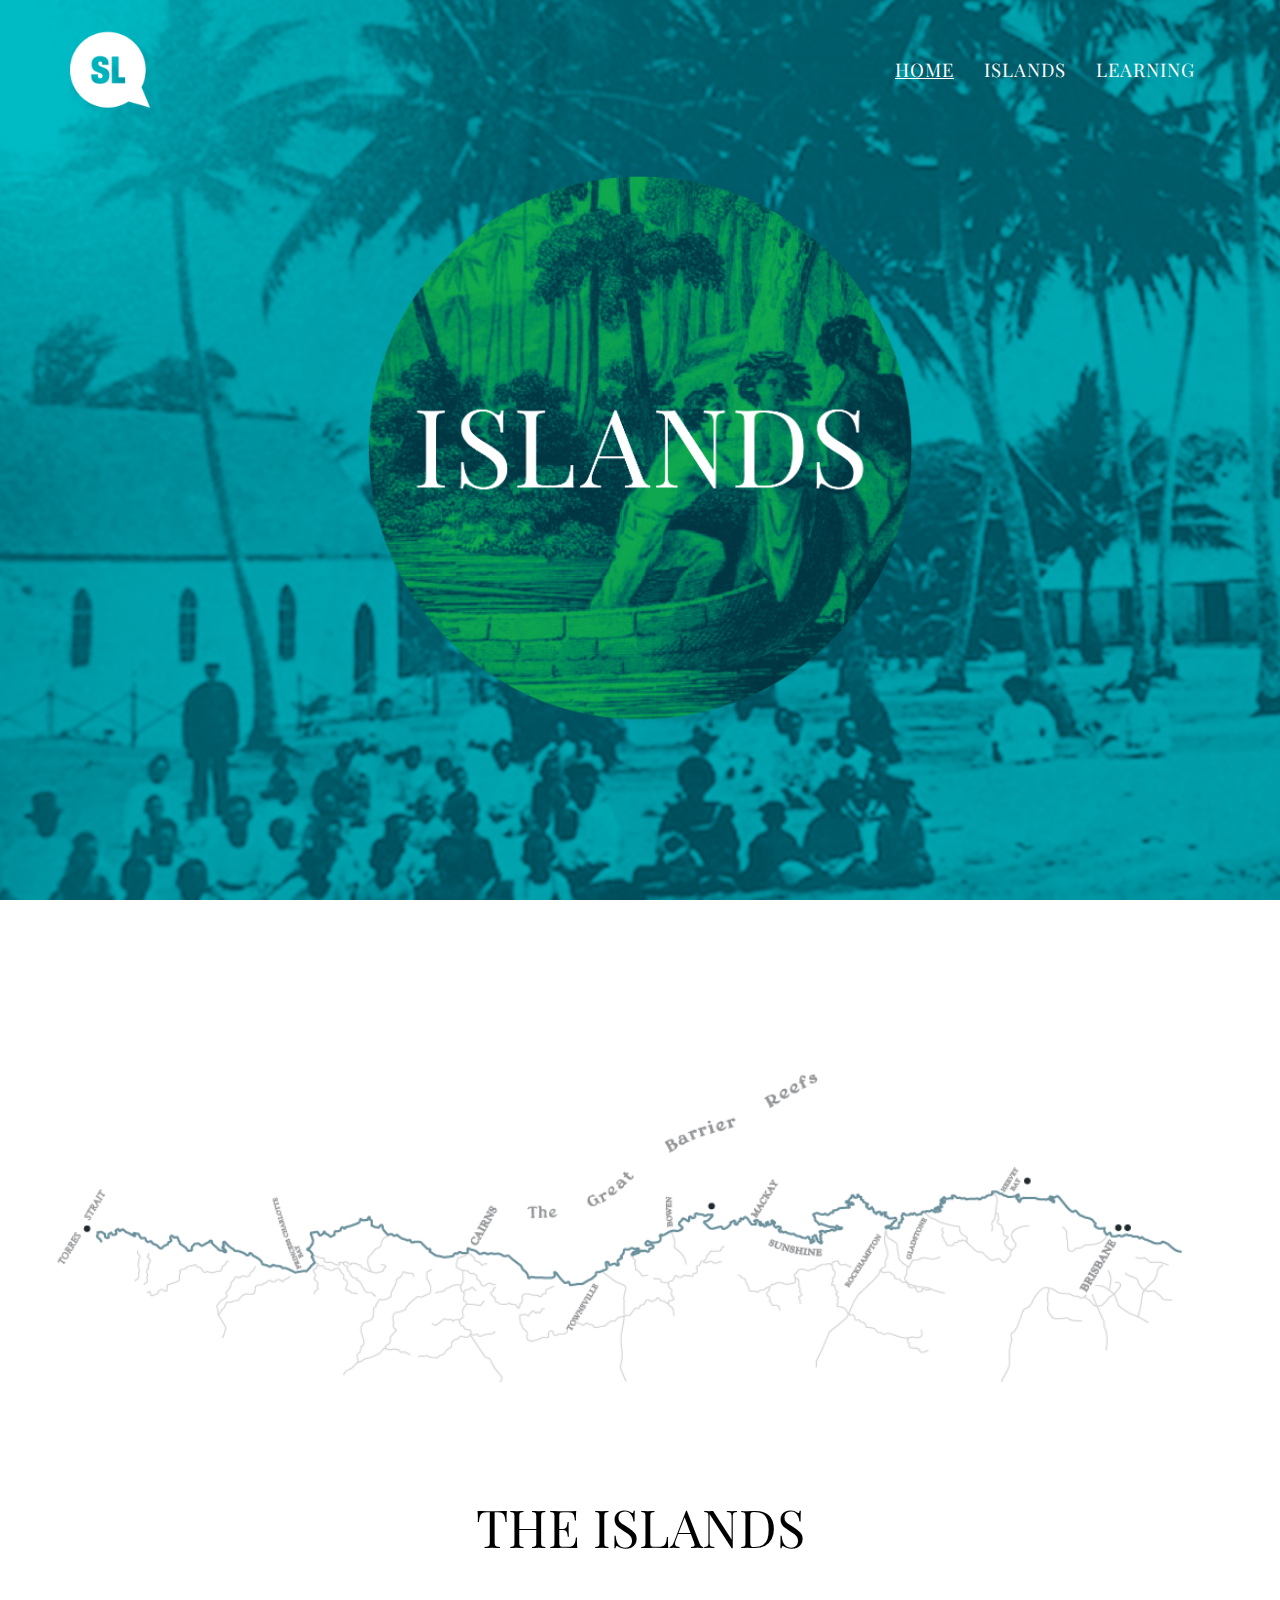
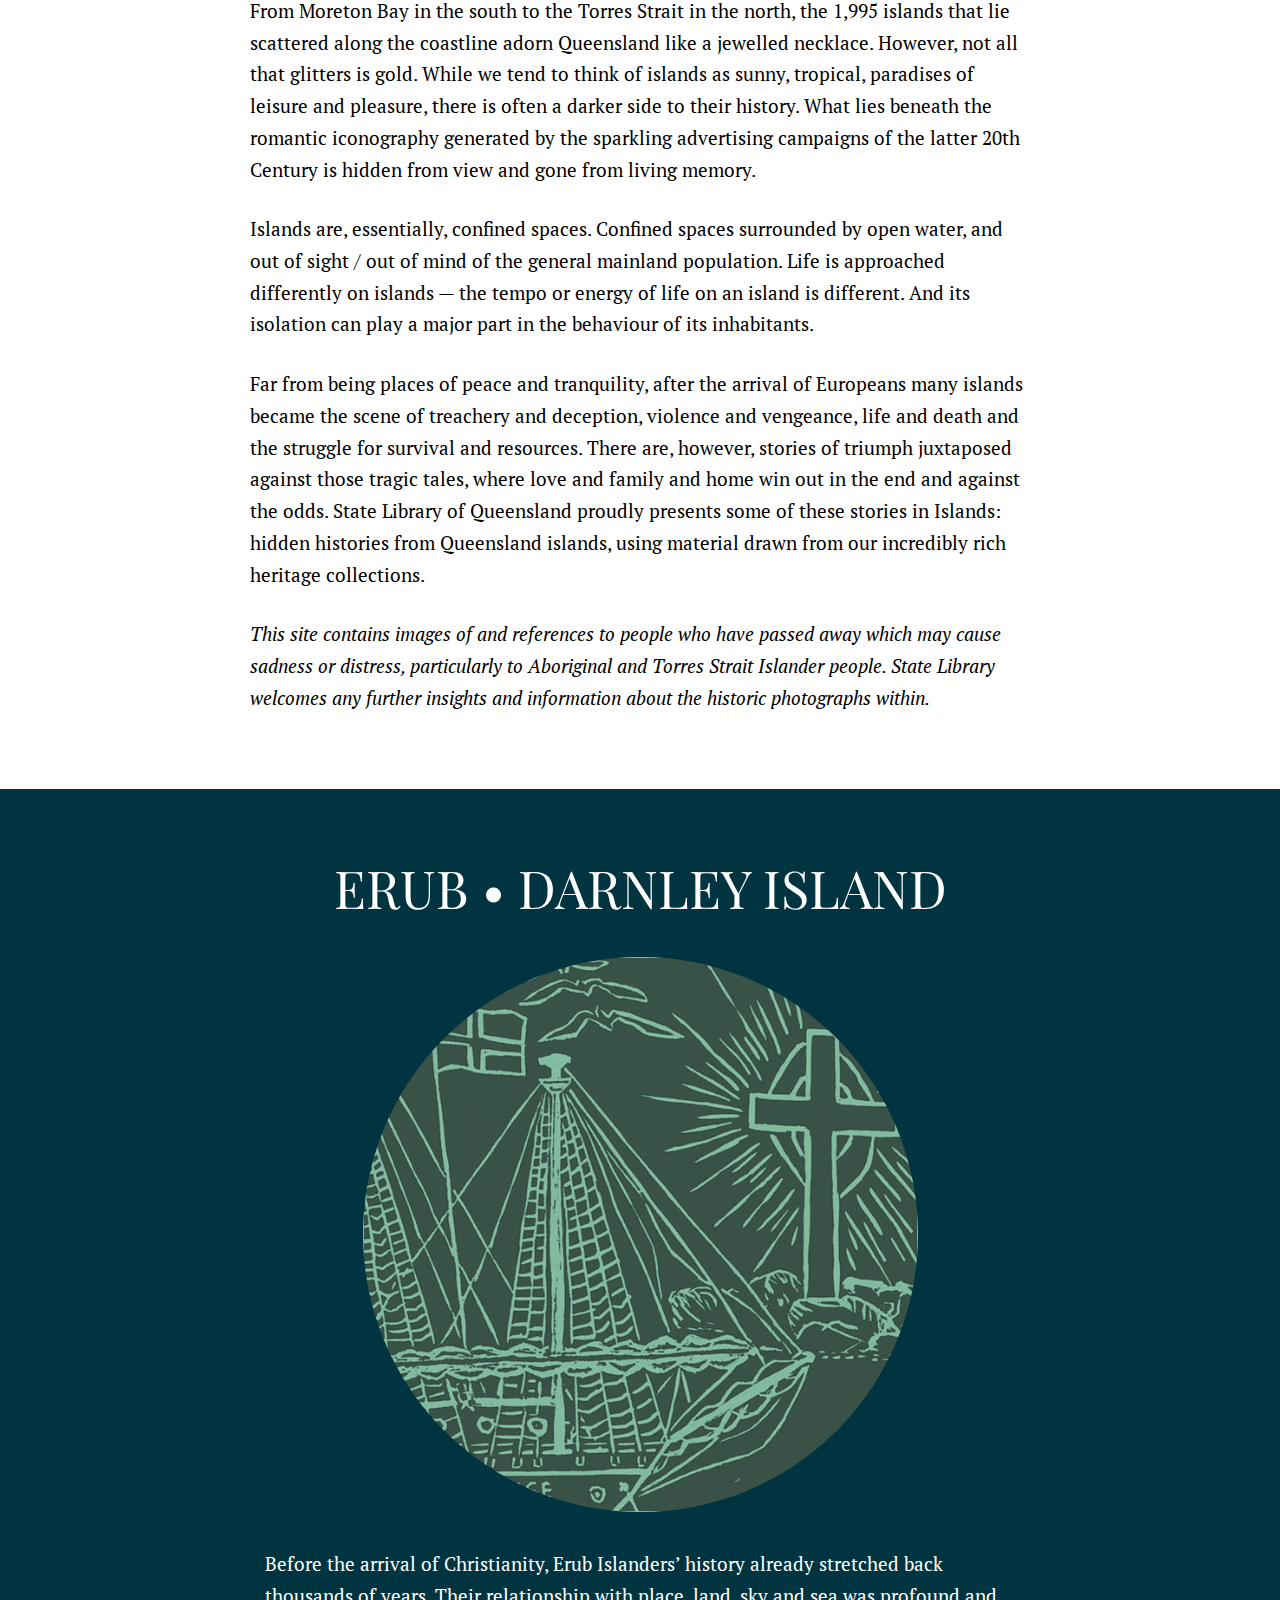
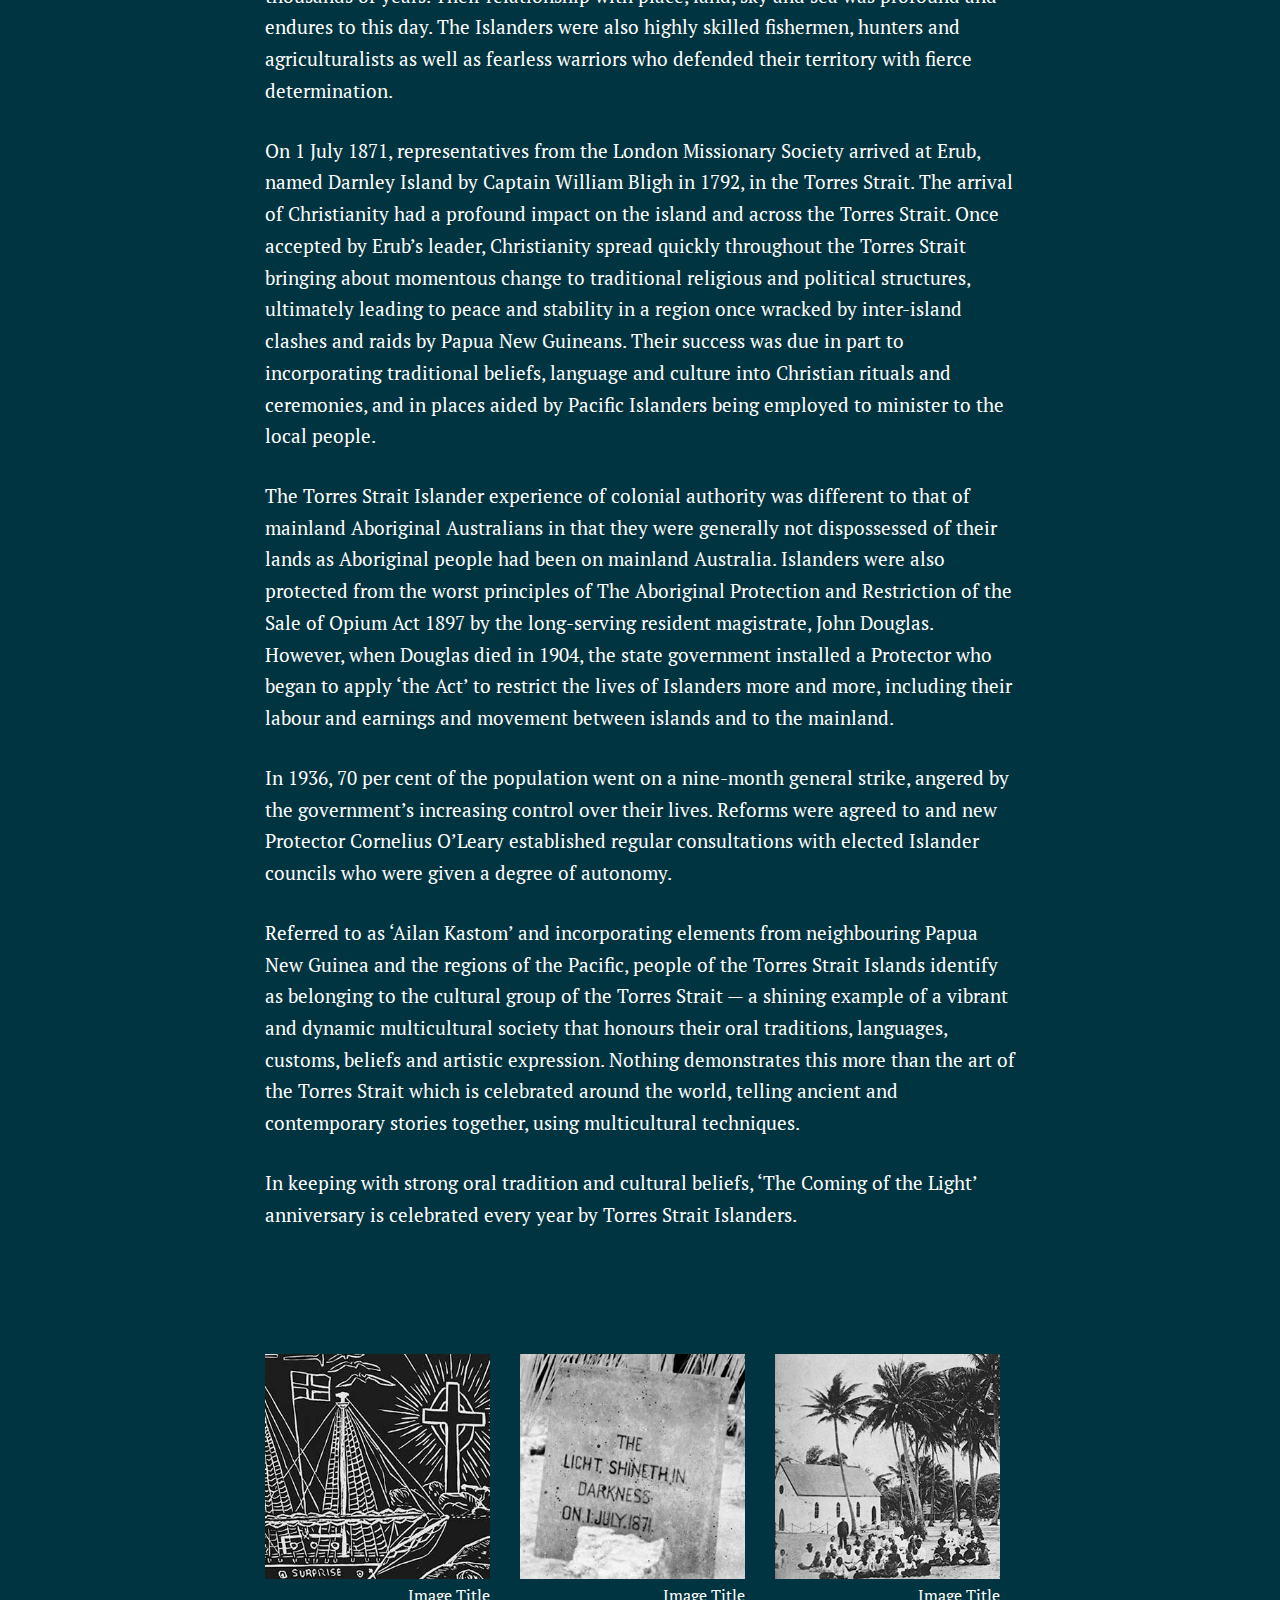
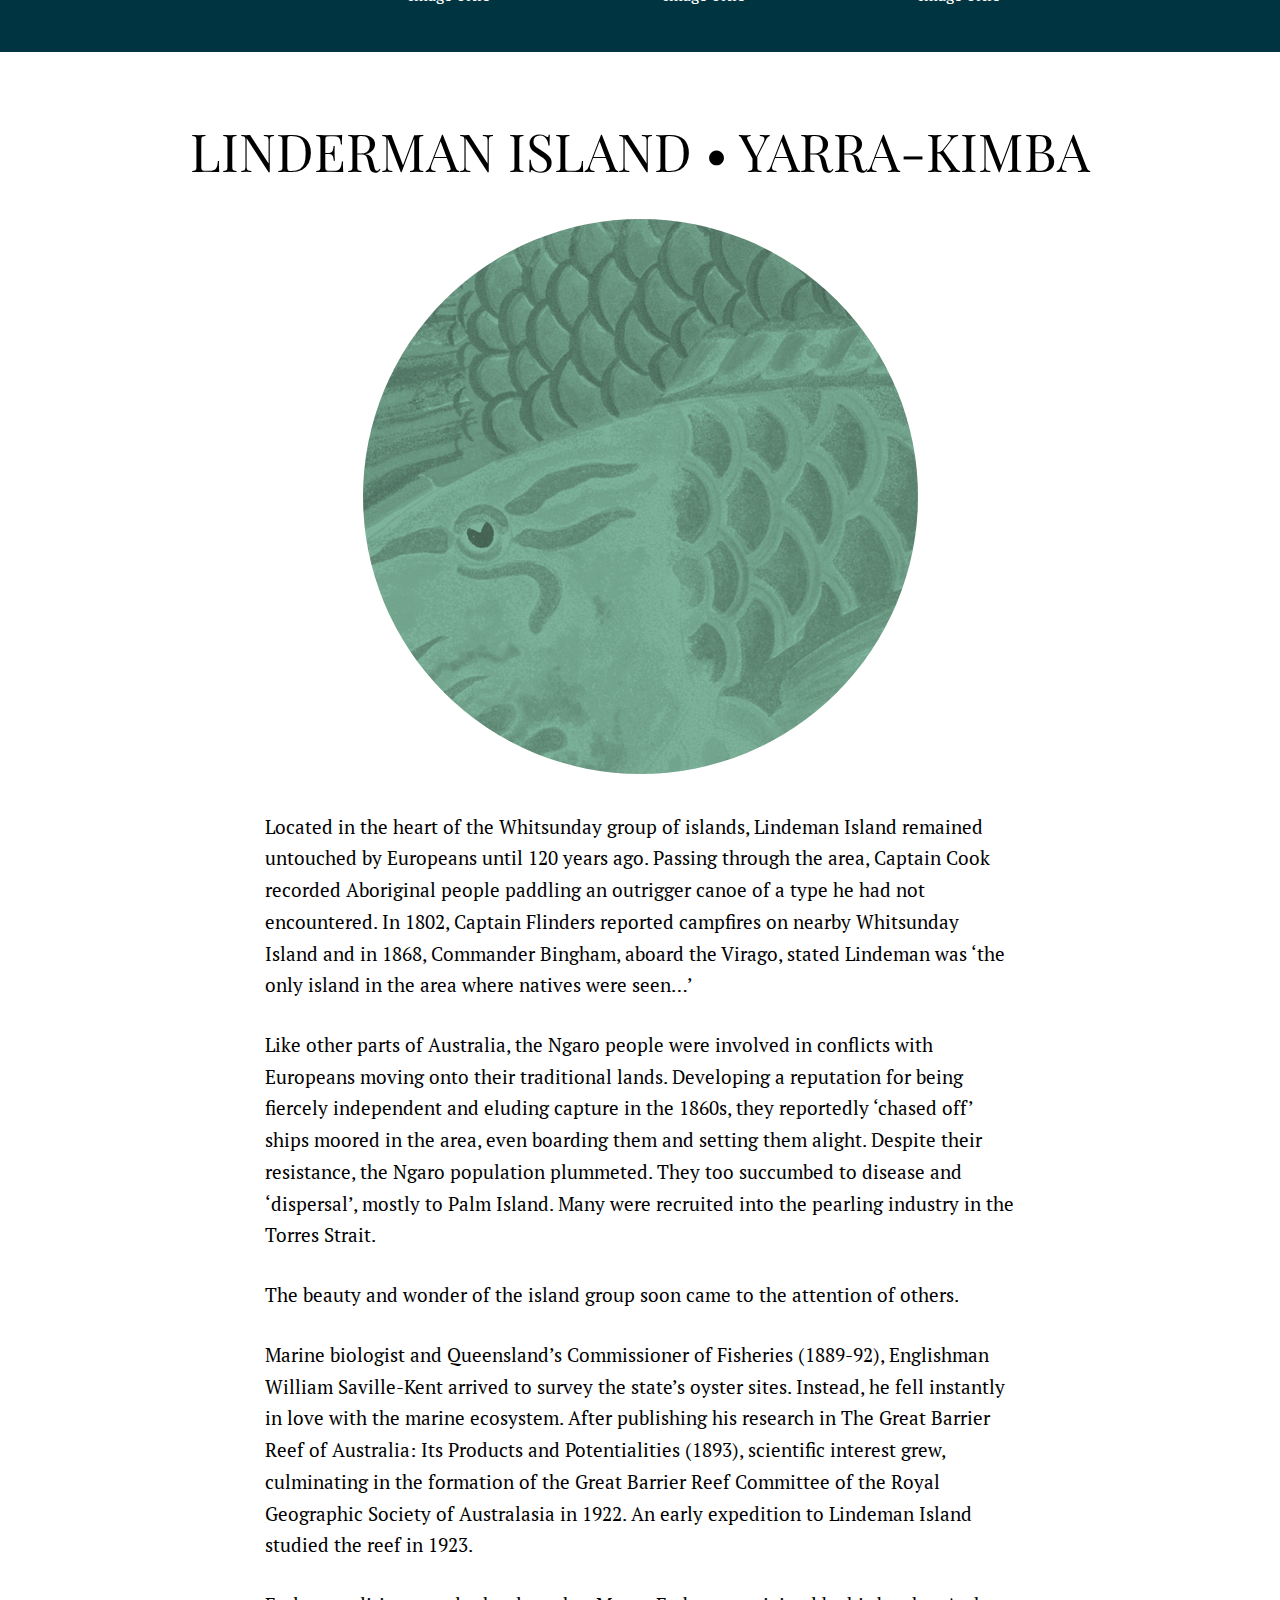
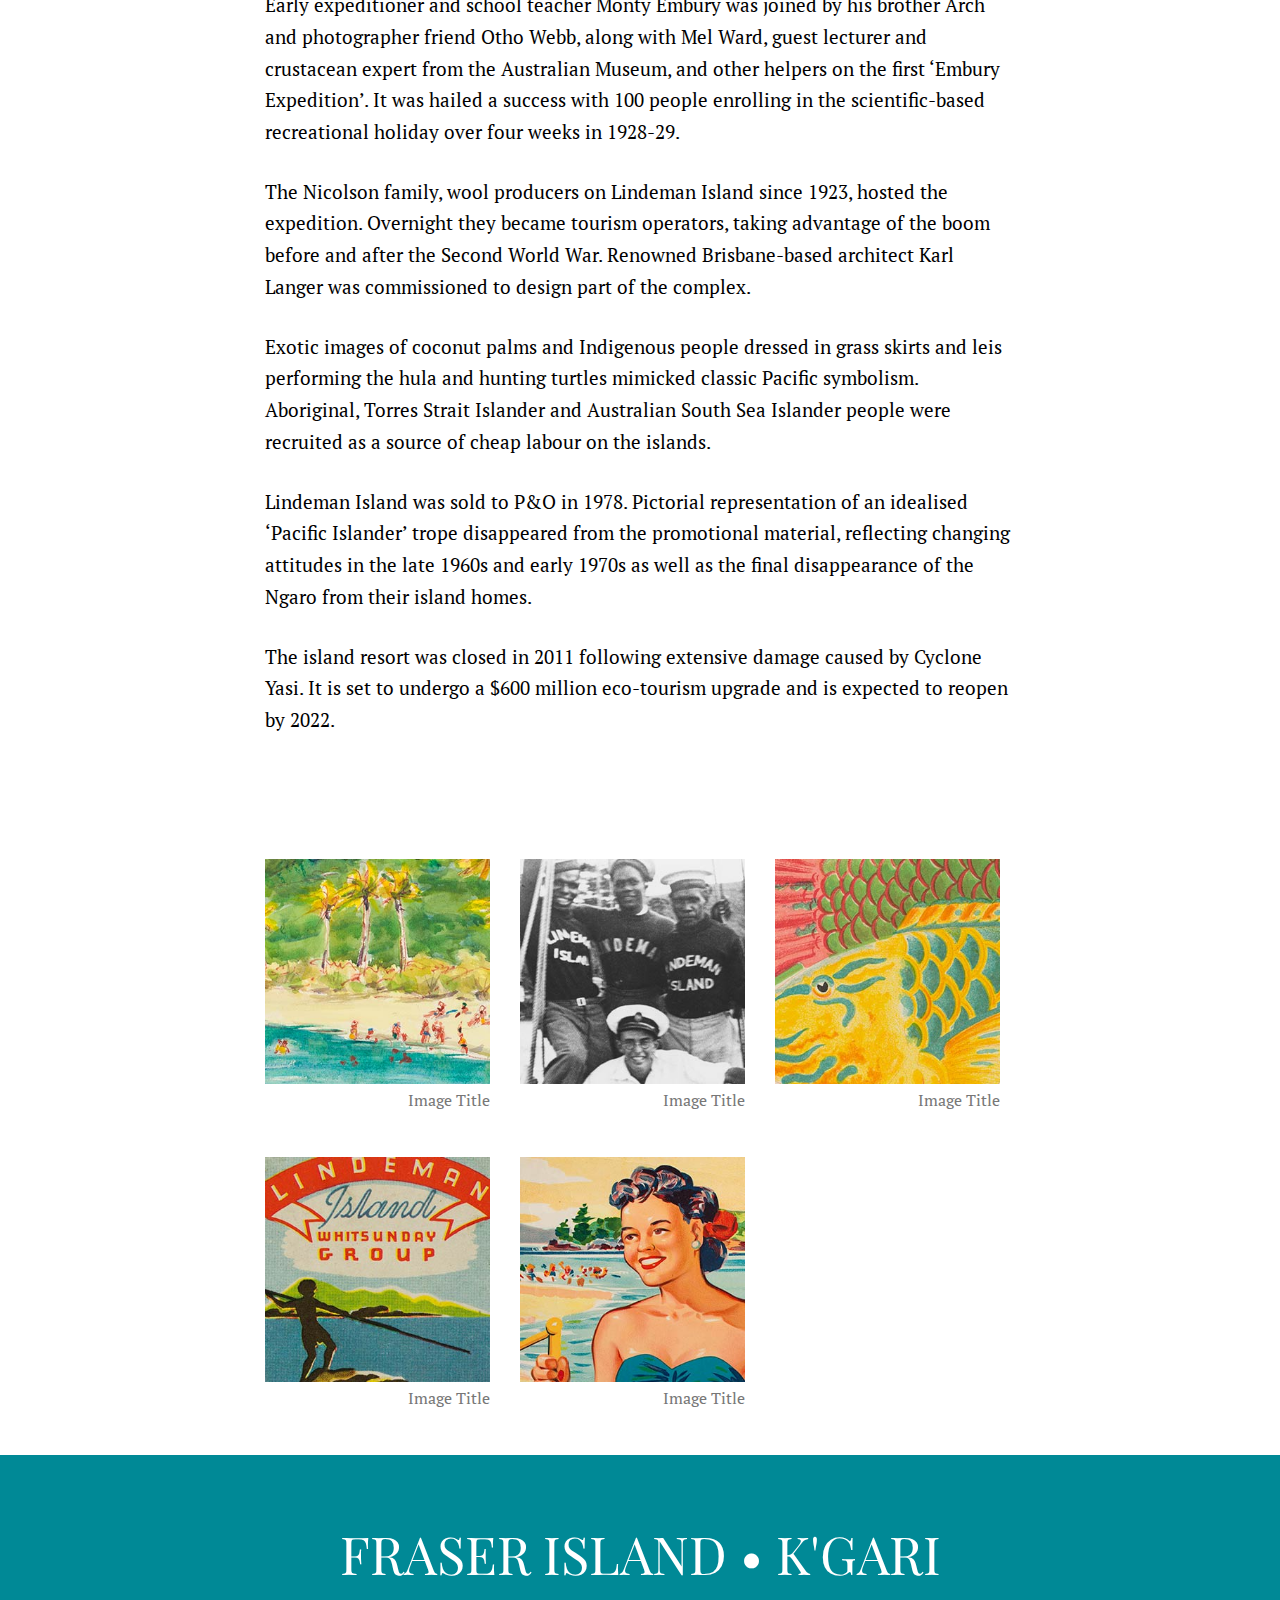
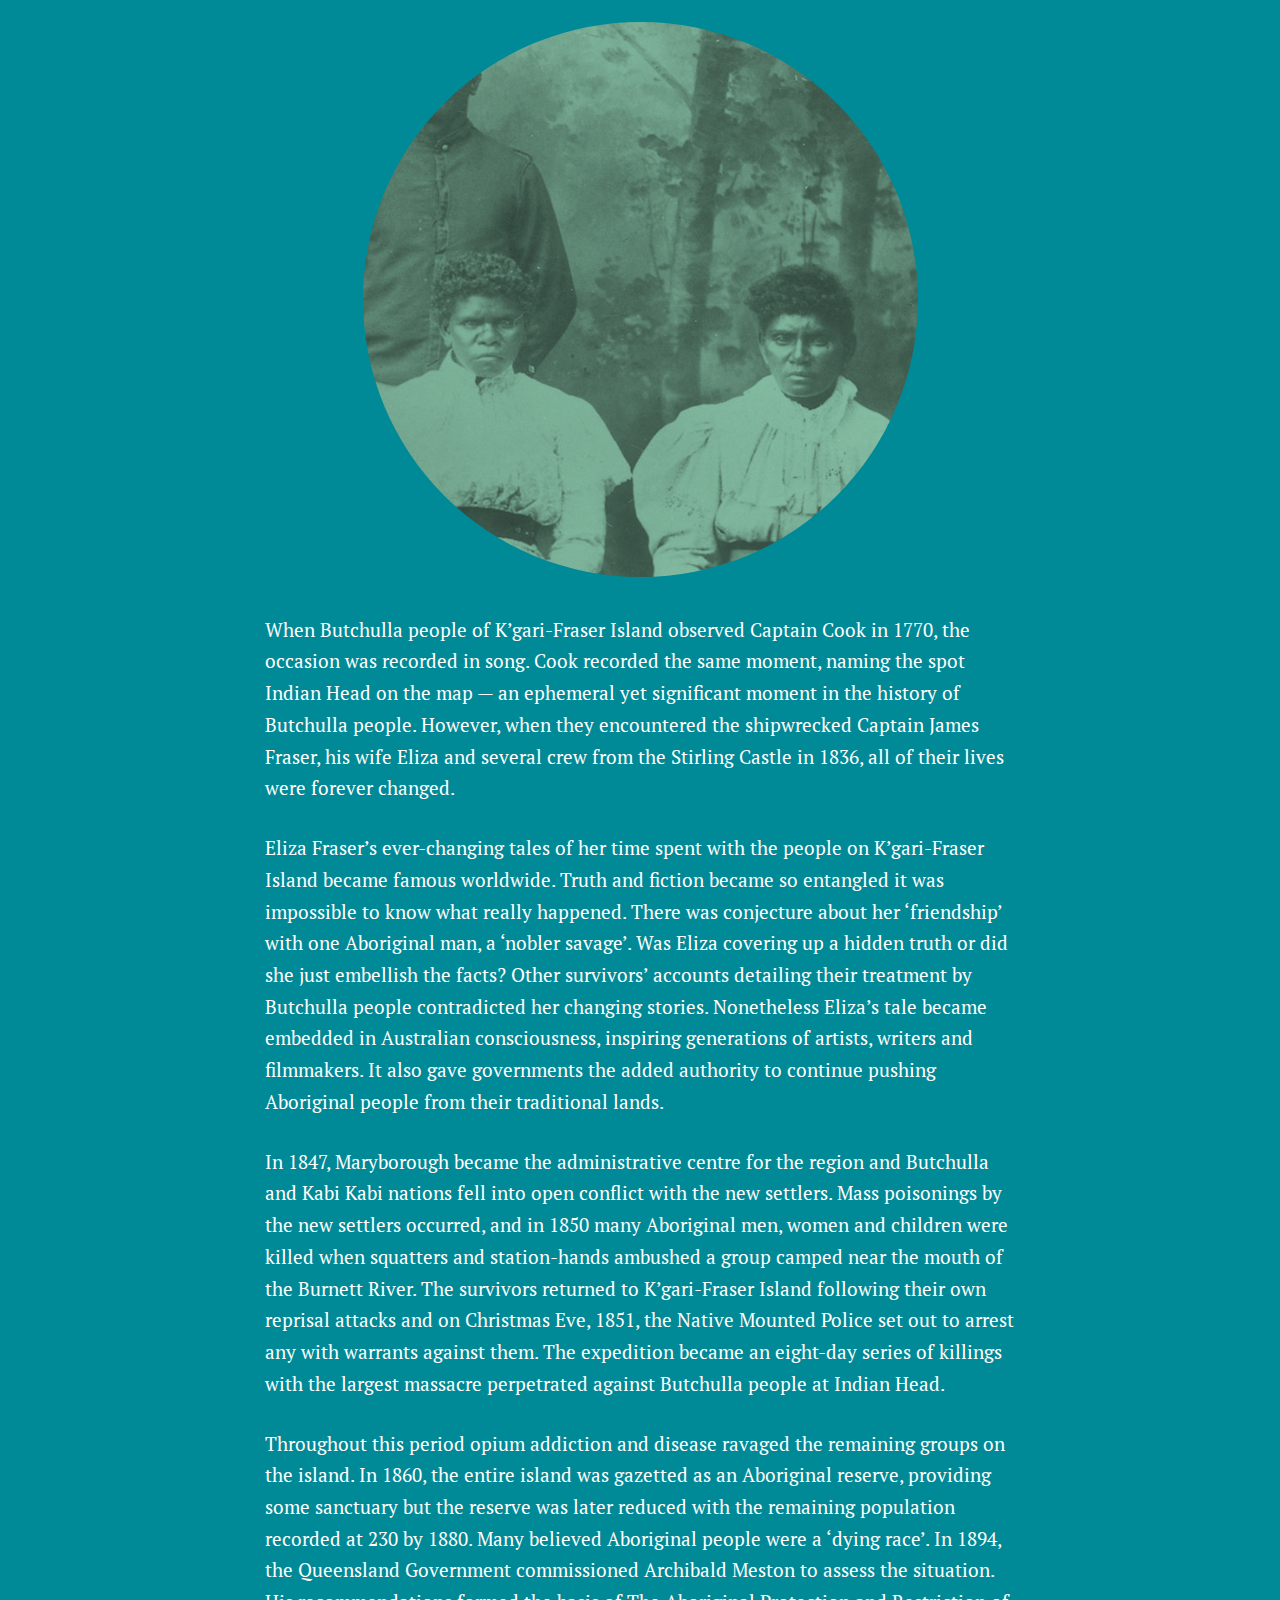
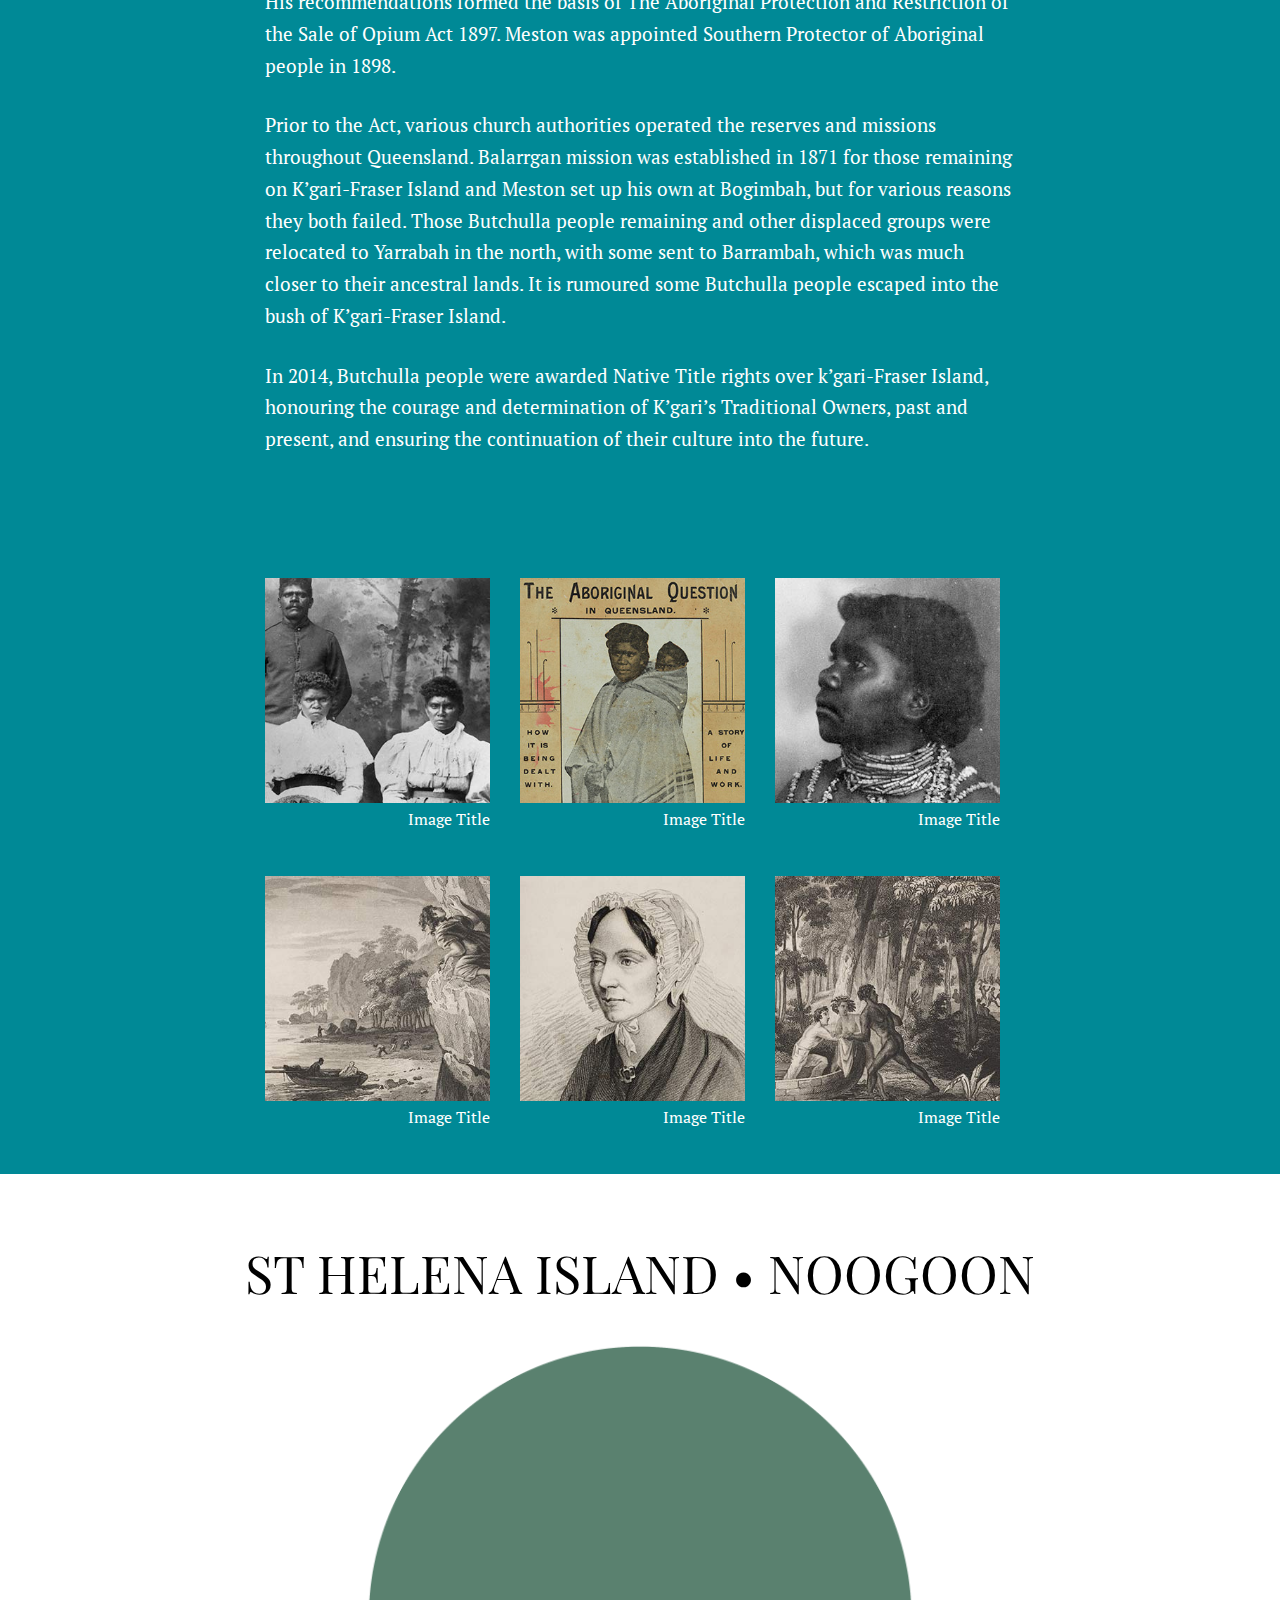
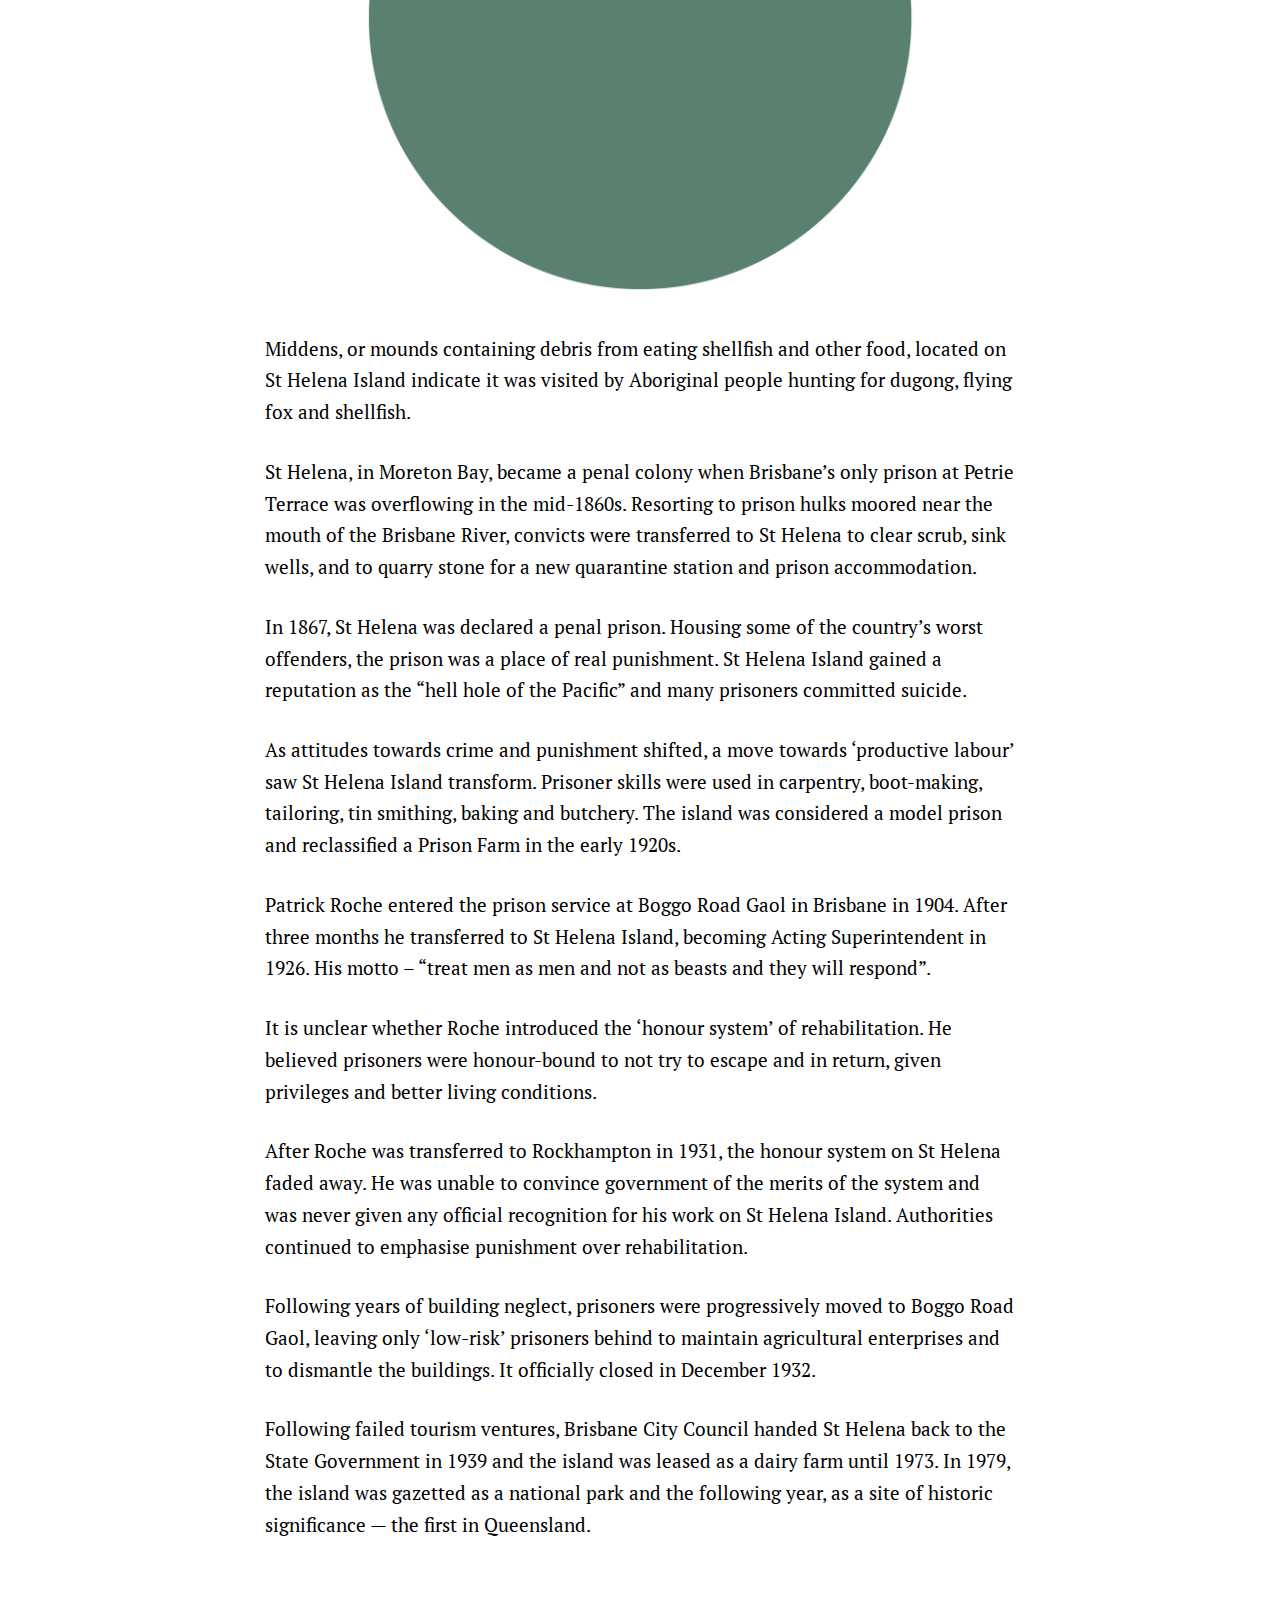
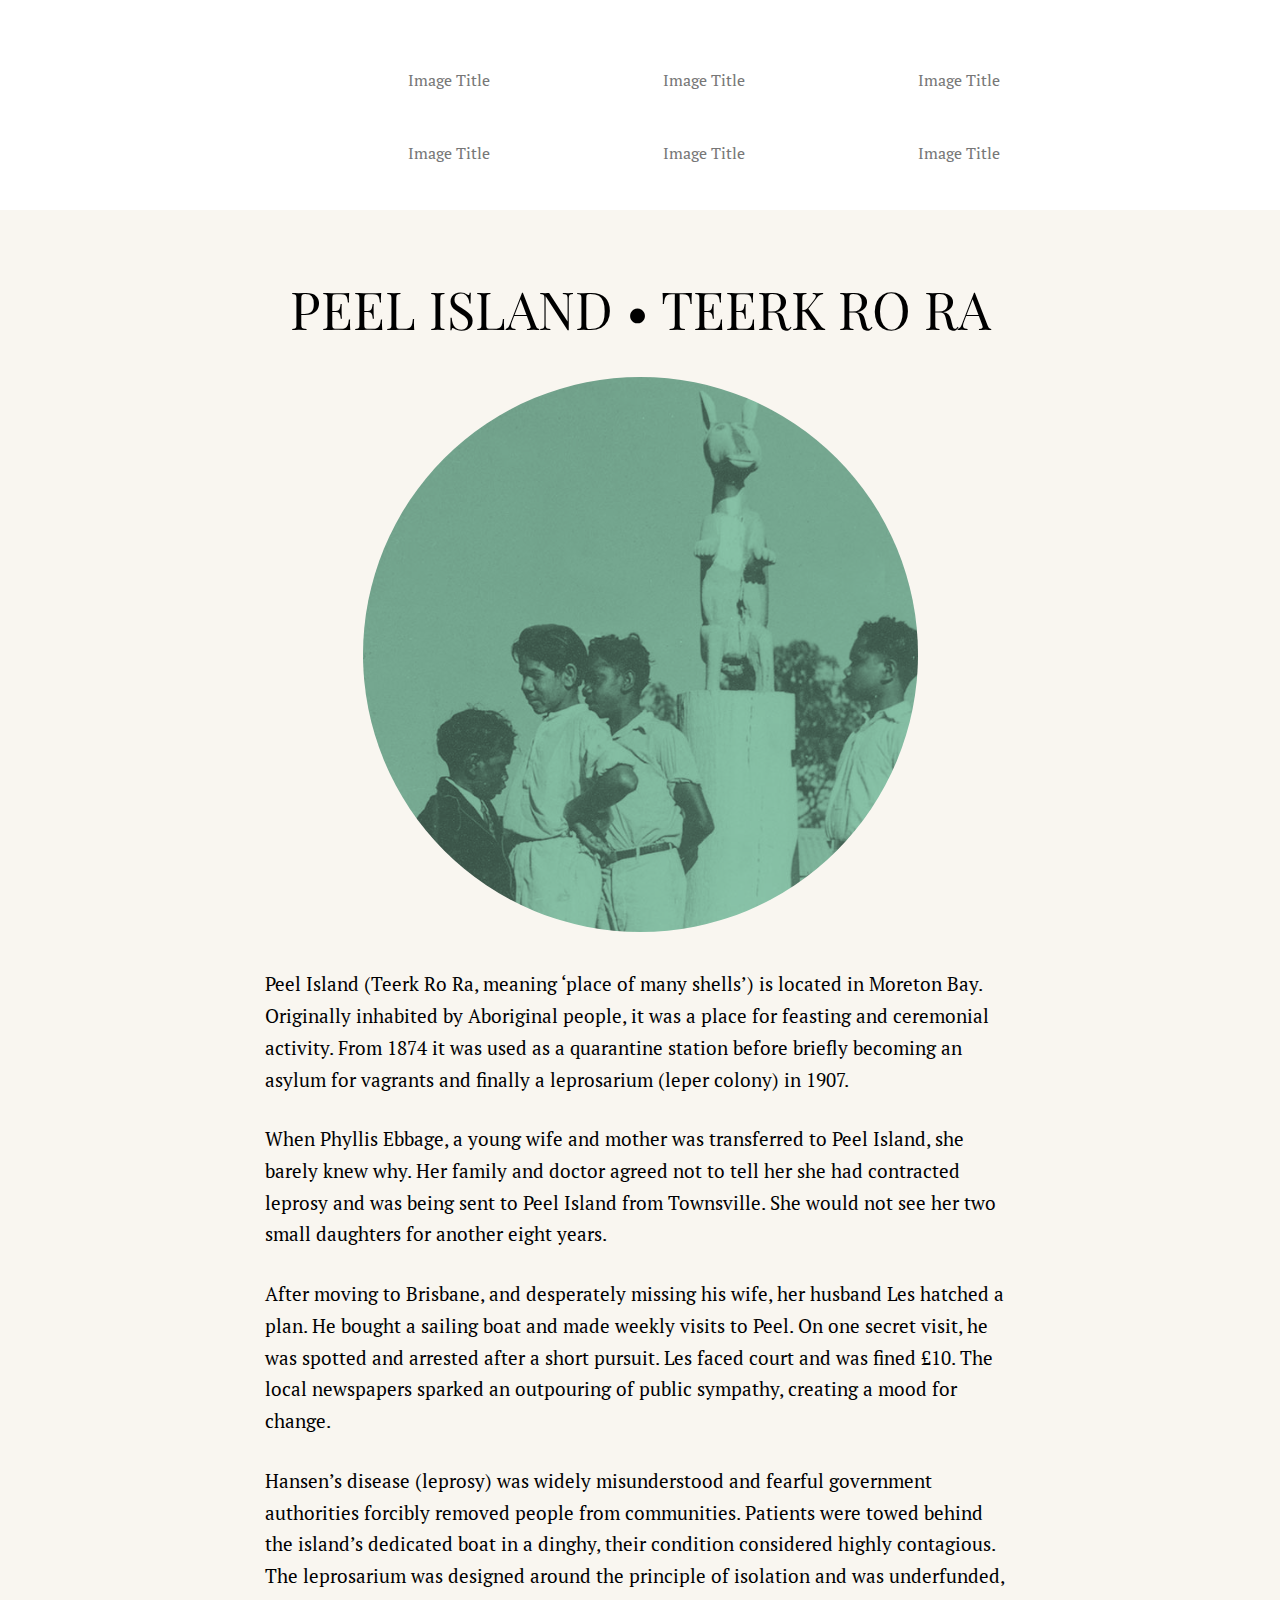
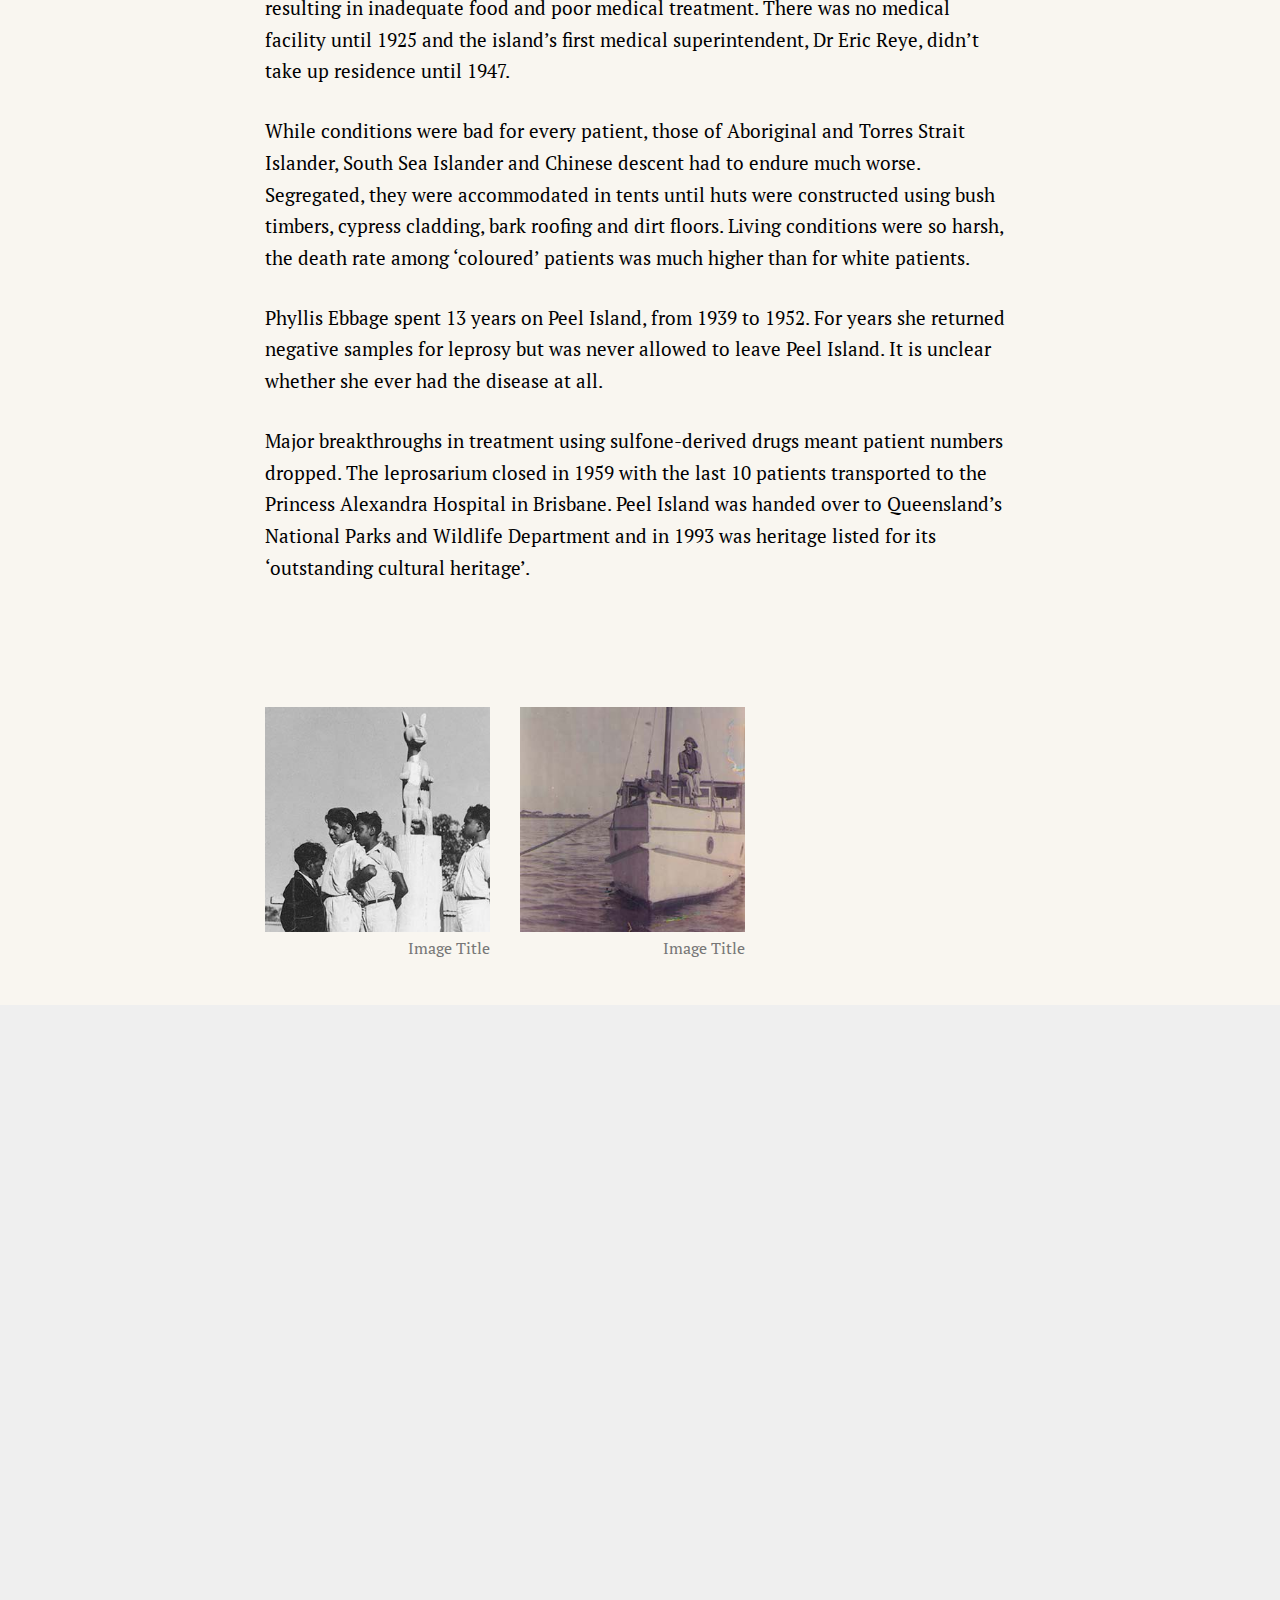
==== index.html @ 54438521 "Inserted all text and most messages" ====
<!DOCTYPE html>
<!--[if lt IE 7]>      <html class="no-js lt-ie9 lt-ie8 lt-ie7"> <![endif]-->
<!--[if IE 7]>         <html class="no-js lt-ie9 lt-ie8"> <![endif]-->
<!--[if IE 8]>         <html class="no-js lt-ie9"> <![endif]-->
<!--[if gt IE 8]><!-->
<html class="no-js">
<!--<![endif]-->

<head>
    <!-- Google Tag Manager -->
    <script>
        (function (w, d, s, l, i) {
            w[l] = w[l] || [];
            w[l].push({
                'gtm.start': new Date().getTime()
                , event: 'gtm.js'
            });
            var f = d.getElementsByTagName(s)[0]
                , j = d.createElement(s)
                , dl = l != 'dataLayer' ? '&l=' + l : '';
            j.async = true;
            j.src = 'https://www.googletagmanager.com/gtm.js?id=' + i + dl;
            f.parentNode.insertBefore(j, f);
        })(window, document, 'script', 'dataLayer', 'GTM-WP2F37');
    </script>
    <!-- End Google Tag Manager -->
    <meta charset="utf-8">
    <meta http-equiv="X-UA-Compatible" content="IE=edge">
    <title>Islands</title>
    <meta name="viewport" content="width=device-width, initial-scale=1">
    <!-- Place favicon.ico and apple-touch-icon.png in the root directory -->
    <link rel="shortcut icon" href="favicon.ico">
    <!-- Animate.css -->
    <link rel="stylesheet" href="css/animate.css">
    <!-- Bootstrap  -->
    <link rel="stylesheet" href="css/bootstrap.css">
    <link rel="stylesheet" href="css/style.css">
    <!-- Modernizr JS -->
    <script src="js/modernizr-2.6.2.min.js"></script>
    <!-- FOR IE9 below -->
    <!--[if lt IE 9]>
	<script src="js/respond.min.js"></script>
	<![endif]-->
    <link href="https://fonts.googleapis.com/css?family=PT+Serif:400,400i,700,700i|Playfair+Display" rel="stylesheet"> </head>

<body>
    <header role="banner" id="fh5co-header">
        <div class="container">
            <!-- <div class="row"> -->
            <nav class="navbar navbar-default">
                <div class="navbar-header">
                    <!-- Mobile Toggle Menu Button --><a href="#" class="js-fh5co-nav-toggle fh5co-nav-toggle" data-toggle="collapse" data-target="#navbar" aria-expanded="false" aria-controls="navbar"><i></i></a>
                    <a href="#" data-nav-section="home"><img src="images/slqmark_black.png" height="60px" alt="State Library Queensland" /></a>
                </div>
                <div id="navbar" class="navbar-collapse collapse">
                    <ul class="nav navbar-nav navbar-right">
                        <li class="active"><a href="#" data-nav-section="home"><span>Home</span></a></li>
                        <li><a href="#" data-nav-section="about"><span>Islands</span></a></li>
                        <!--
						<li><a href="#" data-nav-section="island-1"><span>Island 1</span></a></li>
						<li><a href="#" data-nav-section="island-2"><span>Island 2</span></a></li>
                        <li><a href="#" data-nav-section="island-3"><span>Island 3</span></a></li>
                        <li><a href="#" data-nav-section="island-4"><span>Island 4</span></a></li>
                        <li><a href="#" data-nav-section="island-5"><span>Island 5</span></a></li>
                        <li><a href="#" data-nav-section="island-6"><span>Island 6</span></a></li>
-->
                        <li><a href="#" data-nav-section="learning"><span>Learning</span></a></li>
                    </ul>
                </div>
            </nav>
            <!-- </div> -->
        </div>
    </header>
    <section id="home_panel" data-section="home">
        <div class="container">
            <div class="text-wrap">
                <div class="text-inner">
                    <div class="row">
                        <div class="col-md-5">
                            <div class="slqmark_logo"> <img src="images/slqmark.png" class="img-responsive" alt="State Library of Queensland" width="80px" /> </div>
                        </div>
                        <div class="col-sm-8 col-sm-offset-2 col-xs-10 col-xs-offset-1 col-md-6 col-md-offset-3 text-center">
                            <h1 class="hidden_heading">Islands</h1>
                            <div class="osg_vis_id"> <img src="images/islands_vid.png" width="100%" class="img-responsive" /> </div>
                        </div>
                    </div>
                    <div class="row">
                        <div class="col-sm-10 col-sm-offset-1 text-center home_text">
                            <p class="to-animate">HIDDEN HISTORIES FROM QUEENSLAND ISLANDS</p>
                        </div>
                    </div>
                </div>
            </div>
        </div>
    </section>
    <section id="places-map" data-section="about">
        <div class="map animate-fade-in"> <img src="images/map.png" alt="Map of Western Union Locations" width="100%" class="img-responsive" />
            <div class="map-pins">
                <a class="map-location-marker marker-erub" data-map-title="Erub &bull; Darnley Island" data-map-link="erub" data-map-image="Lorem ipsum dolor sit amet, consectetur adipiscing elit. Morbi blandit, ex ut gravida" data-job-listings="#Erub-Darnley-Island"></a>
                <a class="map-location-marker marker-lindeman" data-map-title="Linderman Island &bull; Yarra-Kimba" data-map-link="lindeman" data-map-image="Lorem ipsum dolor sit amet, consectetur adipiscing elit. Morbi blandit, ex ut gravida" data-job-listings="#Linderman-Island-Yarra-Kimba"></a>
                <a class="map-location-marker marker-fraser" data-map-title="Fraser Island &bull; K'Gari" data-map-link="fraser" data-map-image="Lorem ipsum dolor sit amet, consectetur adipiscing elit. Morbi blandit, ex ut gravida" data-job-listings="#Fraser-Island-KGari"></a>
                <a class="map-location-marker marker-sthelena" data-map-title="ST Helena Island &bull; Noogoon" data-map-link="sthelena" data-map-image="Lorem ipsum dolor sit amet, consectetur adipiscing elit. Morbi blandit, ex ut gravida" data-job-listings="#ST-Helena-Island-Noogoon"></a>
                <a class="map-location-marker marker-peel" data-map-title="Peel Island &bull; Teerk Ro Ra" data-map-link="peel" data-map-image="Lorem ipsum dolor sit amet, consectetur adipiscing elit. Morbi blandit, ex ut gravida" data-job-listings="#Peel-Island-Teerk-Ro-Ra"></a>
            </div>
        </div>
    </section>
    <section id="islands-intro">
        <div class="container">
            <div class="row">
                <div class="col-sm-12  text-center">
                    <h2 class="">The Islands</h2> </div>
                <div class="section-text col-sm-8 col-sm-offset-2 col-xs-12">
                    <p>From Moreton Bay in the south to the Torres Strait in the north, the 1,995 islands that lie scattered along the coastline adorn Queensland like a jewelled necklace. However, not all that glitters is gold. While we tend to think of islands as sunny, tropical, paradises of leisure and pleasure, there is often a darker side to their history. What lies beneath the romantic iconography generated by the sparkling advertising campaigns of the latter 20th Century is hidden from view and gone from living memory.</p>
                    <p>Islands are, essentially, confined spaces. Confined spaces surrounded by open water, and out of sight / out of mind of the general mainland population. Life is approached differently on islands — the tempo or energy of life on an island is different. And its isolation can play a major part in the behaviour of its inhabitants.</p>
                    <p>Far from being places of peace and tranquility, after the arrival of Europeans many islands became the scene of treachery and deception, violence and vengeance, life and death and the struggle for survival and resources. There are, however, stories of triumph juxtaposed against those tragic tales, where love and family and home win out in the end and against the odds. State Library of Queensland proudly presents some of these stories in Islands: hidden histories from Queensland islands, using material drawn from our incredibly rich heritage collections.</p> <i>This site contains images of and references to people who have passed away which may cause sadness or distress, particularly to Aboriginal and Torres Strait Islander people.
State Library welcomes any further insights and information about the historic photographs within.</i> </div>
            </div>
        </div>
    </section>
    <section id="Erub-Darnley-Island" data-section="island-1" class="darkblue-bg">
        <div class="container">
            <div class="row">
                <div class="col-md-12 text-center">
                    <h2 class="">Erub &bull; Darnley Island</h2> </div>
                <div class="col-sm-6 col-sm-offset-3 text-center island-hero-img"> <img src="images/erub/erub01-thumb@2x.jpg" width="100%" class="img-responsive" /> </div>
                <div class="col-sm-8 col-sm-offset-2 col-xs-12 island-text">
                    <p>Before the arrival of Christianity, Erub Islanders’ history already stretched back thousands of years. Their relationship with place, land, sky and sea was profound and endures to this day. The Islanders were also highly skilled fishermen, hunters and agriculturalists as well as fearless warriors who defended their territory with fierce determination.</p>
                    <p>On 1 July 1871, representatives from the London Missionary Society arrived at Erub, named Darnley Island by Captain William Bligh in 1792, in the Torres Strait. The arrival of Christianity had a profound impact on the island and across the Torres Strait. Once accepted by Erub’s leader, Christianity spread quickly throughout the Torres Strait bringing about momentous change to traditional religious and political structures, ultimately leading to peace and stability in a region once wracked by inter-island clashes and raids by Papua New Guineans. Their success was due in part to incorporating traditional beliefs, language and culture into Christian rituals and ceremonies, and in places aided by Pacific Islanders being employed to minister to the local people. </p>
                    <p>The Torres Strait Islander experience of colonial authority was different to that of mainland Aboriginal Australians in that they were generally not dispossessed of their lands as Aboriginal people had been on mainland Australia. Islanders were also protected from the worst principles of The Aboriginal Protection and Restriction of the Sale of Opium Act 1897 by the long-serving resident magistrate, John Douglas. However, when Douglas died in 1904, the state government installed a Protector who began to apply ‘the Act’ to restrict the lives of Islanders more and more, including their labour and earnings and movement between islands and to the mainland.</p>
                    <p>In 1936, 70 per cent of the population went on a nine-month general strike, angered by the government’s increasing control over their lives. Reforms were agreed to and new Protector Cornelius O’Leary established regular consultations with elected Islander councils who were given a degree of autonomy.</p>
                    <p>Referred to as ‘Ailan Kastom’ and incorporating elements from neighbouring Papua New Guinea and the regions of the Pacific, people of the Torres Strait Islands identify as belonging to the cultural group of the Torres Strait — a shining example of a vibrant and dynamic multicultural society that honours their oral traditions, languages, customs, beliefs and artistic expression. Nothing demonstrates this more than the art of the Torres Strait which is celebrated around the world, telling ancient and contemporary stories together, using multicultural techniques.</p>
                    <p>In keeping with strong oral tradition and cultural beliefs, ‘The Coming of the Light’ anniversary is celebrated every year by Torres Strait Islanders.</p>
                </div>
            </div>
            <!--  end row-->
            <div class="row">
                <div class="list-group gallery col-sm-8 col-sm-offset-2">
                    <div class="col-sm-4 col-xs-6 gallery-item">
                        <a class="fancybox" rel="ligthbox" href="images\erub\erub01.jpg"> <img class="img-responsive" alt="" src="images\erub\erub01-thumb.jpg" />
                            <div class="text-right"> <small class="text-muted">Image Title</small> </div>
                            <!-- text-right / end -->
                        </a>
                    </div>
                    <!-- col-6 / end -->
                    <div class="col-sm-4 col-xs-6 gallery-item">
                        <a class="fancybox" rel="ligthbox" href="images\erub\erub02.jpg"> <img class="img-responsive" alt="" src="images\erub\erub02-thumb.jpg" />
                            <div class="text-right"> <small class="text-muted">Image Title</small> </div>
                            <!-- text-right / end -->
                        </a>
                    </div>
                    <!-- col-6 / end -->
                    <div class="col-sm-4 col-xs-6 gallery-item">
                        <a class="fancybox" rel="ligthbox" href="images\erub\erub03.jpg"> <img class="img-responsive" alt="" src="images\erub\erub03-thumb.jpg" />
                            <div class="text-right"> <small class="text-muted">Image Title</small> </div>
                        </a>
                    </div>
                </div>
                <!-- list-group / end -->
            </div>
            <!-- row / end -->
        </div>
    </section>
    <section id="Linderman-Island-Yarra-Kimba" data-section="island-2">
        <div class="container">
            <div class="row">
                <div class="col-md-12 text-center">
                    <h2 class="">Linderman Island &bull; Yarra-Kimba</h2> </div>
                <div class="col-sm-6 col-sm-offset-3 text-center island-hero-img"> <img src="images/linderman/linderman03-thumb@2x.jpg" width="100%" class="img-responsive" /> </div>
                <div class="col-sm-8 col-sm-offset-2 col-xs-12 island-text">
                    <p>Located in the heart of the Whitsunday group of islands, Lindeman Island remained untouched by Europeans until 120 years ago. Passing through the area, Captain Cook recorded Aboriginal people paddling an outrigger canoe of a type he had not encountered. In 1802, Captain Flinders reported campfires on nearby Whitsunday Island and in 1868, Commander Bingham, aboard the Virago, stated Lindeman was ‘the only island in the area where natives were seen…’</p>
                    <p>Like other parts of Australia, the Ngaro people were involved in conflicts with Europeans moving onto their traditional lands. Developing a reputation for being fiercely independent and eluding capture in the 1860s, they reportedly ‘chased off’ ships moored in the area, even boarding them and setting them alight. Despite their resistance, the Ngaro population plummeted. They too succumbed to disease and ‘dispersal’, mostly to Palm Island. Many were recruited into the pearling industry in the Torres Strait.</p>
                    <p>The beauty and wonder of the island group soon came to the attention of others.</p>
                    <p>Marine biologist and Queensland’s Commissioner of Fisheries (1889-92), Englishman William Saville-Kent arrived to survey the state’s oyster sites. Instead, he fell instantly in love with the marine ecosystem. After publishing his research in The Great Barrier Reef of Australia: Its Products and Potentialities (1893), scientific interest grew, culminating in the formation of the Great Barrier Reef Committee of the Royal Geographic Society of Australasia in 1922. An early expedition to Lindeman Island studied the reef in 1923.</p>
                    <p>Early expeditioner and school teacher Monty Embury was joined by his brother Arch and photographer friend Otho Webb, along with Mel Ward, guest lecturer and crustacean expert from the Australian Museum, and other helpers on the first ‘Embury Expedition’. It was hailed a success with 100 people enrolling in the scientific-based recreational holiday over four weeks in 1928-29.</p>
                    <p>The Nicolson family, wool producers on Lindeman Island since 1923, hosted the expedition. Overnight they became tourism operators, taking advantage of the boom before and after the Second World War. Renowned Brisbane-based architect Karl Langer was commissioned to design part of the complex.</p>
                    <p>Exotic images of coconut palms and Indigenous people dressed in grass skirts and leis performing the hula and hunting turtles mimicked classic Pacific symbolism. Aboriginal, Torres Strait Islander and Australian South Sea Islander people were recruited as a source of cheap labour on the islands.</p>
                    <p>Lindeman Island was sold to P&amp;O in 1978. Pictorial representation of an idealised ‘Pacific Islander’ trope disappeared from the promotional material, reflecting changing attitudes in the late 1960s and early 1970s as well as the final disappearance of the Ngaro from their island homes.</p>
                    <p>The island resort was closed in 2011 following extensive damage caused by Cyclone Yasi. It is set to undergo a $600 million eco-tourism upgrade and is expected to reopen by 2022.</p>
                </div>
            </div>
            <div class="row">
                <div class="list-group gallery col-sm-8 col-sm-offset-2">
                    <div class="col-sm-4 col-xs-6 gallery-item">
                        <a class="fancybox" rel="ligthbox" href="images/linderman/linderman01.jpg"> <img class="img-responsive" alt="" src="images/linderman/linderman01-thumb.jpg" />
                            <div class="text-right"> <small class="text-muted">Image Title</small> </div>
                        </a>
                    </div>
                    <div class="col-sm-4 col-xs-6 gallery-item">
                        <a class="fancybox" rel="ligthbox" href="images/linderman/linderman02.jpg"> <img class="img-responsive" alt="" src="images/linderman/linderman02-thumb.jpg" />
                            <div class="text-right"> <small class="text-muted">Image Title</small> </div>
                        </a>
                    </div>
                    <div class="col-sm-4 col-xs-6 gallery-item">
                        <a class="fancybox" rel="ligthbox" href="images/linderman/linderman03.jpg"> <img class="img-responsive" alt="" src="images/linderman/linderman03-thumb.jpg" />
                            <div class="text-right"> <small class="text-muted">Image Title</small> </div>
                        </a>
                    </div>
                    <div class="col-sm-4 col-xs-6 gallery-item">
                        <a class="fancybox" rel="ligthbox" href="images/linderman/linderman04.jpg"> <img class="img-responsive" alt="" src="images/linderman/linderman04-thumb.jpg" />
                            <div class="text-right"> <small class="text-muted">Image Title</small> </div>
                        </a>
                    </div>
                    <div class="col-sm-4 col-xs-6 gallery-item">
                        <a class="fancybox" rel="ligthbox" href="images/linderman/linderman05.jpg"> <img class="img-responsive" alt="" src="images/linderman/linderman05-thumb.jpg" />
                            <div class="text-right"> <small class="text-muted">Image Title</small> </div>
                        </a>
                    </div>
                </div>
            </div>
        </div>
    </section>
    <section id="Fraser-Island-KGari" data-section="island-3" class="teal-bg">
        <div class="container">
            <div class="row">
                <div class="col-md-12 text-center">
                    <h2 class="">Fraser Island &bull; K'Gari</h2> </div>
                <div class="col-sm-6 col-sm-offset-3 text-center island-hero-img"> <img src="images/fraser/fraser01-thumb@2x.jpg" width="100%" class="img-responsive" /> </div>
                <div class="col-sm-8 col-sm-offset-2 col-xs-12 island-text">
                    <p>When Butchulla people of K’gari-Fraser Island observed Captain Cook in 1770, the occasion was recorded in song. Cook recorded the same moment, naming the spot Indian Head on the map — an ephemeral yet significant moment in the history of Butchulla people. However, when they encountered the shipwrecked Captain James Fraser, his wife Eliza and several crew from the Stirling Castle in 1836, all of their lives were forever changed.</p>
                    <p> Eliza Fraser’s ever-changing tales of her time spent with the people on K’gari-Fraser Island became famous worldwide. Truth and fiction became so entangled it was impossible to know what really happened. There was conjecture about her ‘friendship’ with one Aboriginal man, a ‘nobler savage’. Was Eliza covering up a hidden truth or did she just embellish the facts? Other survivors’ accounts detailing their treatment by Butchulla people contradicted her changing stories. Nonetheless Eliza’s tale became embedded in Australian consciousness, inspiring generations of artists, writers and filmmakers. It also gave governments the added authority to continue pushing Aboriginal people from their traditional lands.</p>
                    <p> In 1847, Maryborough became the administrative centre for the region and Butchulla and Kabi Kabi nations fell into open conflict with the new settlers. Mass poisonings by the new settlers occurred, and in 1850 many Aboriginal men, women and children were killed when squatters and station-hands ambushed a group camped near the mouth of the Burnett River. The survivors returned to K’gari-Fraser Island following their own reprisal attacks and on Christmas Eve, 1851, the Native Mounted Police set out to arrest any with warrants against them. The expedition became an eight-day series of killings with the largest massacre perpetrated against Butchulla people at Indian Head.</p>
                    <p>Throughout this period opium addiction and disease ravaged the remaining groups on the island. In 1860, the entire island was gazetted as an Aboriginal reserve, providing some sanctuary but the reserve was later reduced with the remaining population recorded at 230 by 1880. Many believed Aboriginal people were a ‘dying race’. In 1894, the Queensland Government commissioned Archibald Meston to assess the situation. His recommendations formed the basis of The Aboriginal Protection and Restriction of the Sale of Opium Act 1897. Meston was appointed Southern Protector of Aboriginal people in 1898.</p>
                    <p> Prior to the Act, various church authorities operated the reserves and missions throughout Queensland. Balarrgan mission was established in 1871 for those remaining on K’gari-Fraser Island and Meston set up his own at Bogimbah, but for various reasons they both failed. Those Butchulla people remaining and other displaced groups were relocated to Yarrabah in the north, with some sent to Barrambah, which was much closer to their ancestral lands. It is rumoured some Butchulla people escaped into the bush of K’gari-Fraser Island.</p>
                    <p> In 2014, Butchulla people were awarded Native Title rights over k’gari-Fraser Island, honouring the courage and determination of K’gari’s Traditional Owners, past and present, and ensuring the continuation of their culture into the future. </p>
                </div>
            </div>
            <!--  end row-->
            <div class="row">
                <div class="list-group gallery col-sm-8 col-sm-offset-2">
                    <div class="col-sm-4 col-xs-6 gallery-item">
                        <a class="fancybox" rel="ligthbox" href="images/fraser/fraser01.jpg"> <img class="img-responsive" alt="" src="images/fraser/fraser01-thumb.jpg" />
                            <div class="text-right"> <small class="text-muted">Image Title</small> </div>
                        </a>
                    </div>
                    <div class="col-sm-4 col-xs-6 gallery-item">
                        <a class="fancybox" rel="ligthbox" href="images/fraser/fraser02.jpg"> <img class="img-responsive" alt="" src="images/fraser/fraser02-thumb.jpg" />
                            <div class="text-right"> <small class="text-muted">Image Title</small> </div>
                        </a>
                    </div>
                    <div class="col-sm-4 col-xs-6 gallery-item">
                        <a class="fancybox" rel="ligthbox" href="images/fraser/fraser03.jpg"> <img class="img-responsive" alt="" src="images/fraser/fraser03-thumb.jpg" />
                            <div class="text-right"> <small class="text-muted">Image Title</small> </div>
                        </a>
                    </div>
                    <div class="col-sm-4 col-xs-6 gallery-item">
                        <a class="fancybox" rel="ligthbox" href="images/fraser/fraser04.jpg"> <img class="img-responsive" alt="" src="images/fraser/fraser04-thumb.jpg" />
                            <div class="text-right"> <small class="text-muted">Image Title</small> </div>
                        </a>
                    </div>
                    <div class="col-sm-4 col-xs-6 gallery-item">
                        <a class="fancybox" rel="ligthbox" href="images/fraser/fraser05.jpg"> <img class="img-responsive" alt="" src="images/fraser/fraser05-thumb.jpg" />
                            <div class="text-right"> <small class="text-muted">Image Title</small> </div>
                        </a>
                    </div>
                    <div class="col-sm-4 col-xs-6 gallery-item">
                        <a class="fancybox" rel="ligthbox" href="images/fraser/fraser06.jpg"> <img class="img-responsive" alt="" src="images/fraser/fraser06-thumb.jpg" />
                            <div class="text-right"> <small class="text-muted">Image Title</small> </div>
                        </a>
                    </div>
                </div>
            </div>
        </div>
    </section>
    <section id="ST-Helena-Island-Noogoon" data-section="island-4" data-stellar-background-ratio="0.3">
        <div class="container">
            <div class="row">
                <div class="col-md-12 text-center">
                    <h2 class="">ST Helena Island &bull; Noogoon</h2> </div>
                <div class="col-sm-6 col-sm-offset-3 text-center island-hero-img"> <img src="images/island.png" width="100%" class="img-responsive" /></div>
                <div class="col-sm-8 col-sm-offset-2 col-xs-12 island-text">
                    <p>Middens, or mounds containing debris from eating shellfish and other food, located on St Helena Island indicate it was visited by Aboriginal people hunting for dugong, flying fox and shellfish.</p>
                    <p>St Helena, in Moreton Bay, became a penal colony when Brisbane’s only prison at Petrie Terrace was overflowing in the mid-1860s. Resorting to prison hulks moored near the mouth of the Brisbane River, convicts were transferred to St Helena to clear scrub, sink wells, and to quarry stone for a new quarantine station and prison accommodation.</p>
                    <p>In 1867, St Helena was declared a penal prison. Housing some of the country’s worst offenders, the prison was a place of real punishment. St Helena Island gained a reputation as the “hell hole of the Pacific” and many prisoners committed suicide.</p>
                    <p>As attitudes towards crime and punishment shifted, a move towards ‘productive labour’ saw St Helena Island transform. Prisoner skills were used in carpentry, boot-making, tailoring, tin smithing, baking and butchery. The island was considered a model prison and reclassified a Prison Farm in the early 1920s.</p>
                    <p>Patrick Roche entered the prison service at Boggo Road Gaol in Brisbane in 1904. After three months he transferred to St Helena Island, becoming Acting Superintendent in 1926. His motto – “treat men as men and not as beasts and they will respond”.</p>
                    <p>It is unclear whether Roche introduced the ‘honour system’ of rehabilitation. He believed prisoners were honour-bound to not try to escape and in return, given privileges and better living conditions.</p>
                    <p>After Roche was transferred to Rockhampton in 1931, the honour system on St Helena faded away. He was unable to convince government of the merits of the system and was never given any official recognition for his work on St Helena Island. Authorities continued to emphasise punishment over rehabilitation.</p>
                    <p>Following years of building neglect, prisoners were progressively moved to Boggo Road Gaol, leaving only ‘low-risk’ prisoners behind to maintain agricultural enterprises and to dismantle the buildings. It officially closed in December 1932.</p>
                    <p>Following failed tourism ventures, Brisbane City Council handed St Helena back to the State Government in 1939 and the island was leased as a dairy farm until 1973. In 1979, the island was gazetted as a national park and the following year, as a site of historic significance — the first in Queensland. </p>
                </div>
            </div>
            <!--  end row-->
            <div class="row">
                <div class="list-group gallery col-sm-8 col-sm-offset-2">
                    <div class="col-sm-4 col-xs-6 gallery-item">
                        <a class="fancybox" rel="ligthbox" href="http://placehold.it/300x320.png"> <img class="img-responsive" alt="" src="http://placehold.it/320x320" />
                            <div class="text-right"> <small class="text-muted">Image Title</small> </div>
                            <!-- text-right / end -->
                        </a>
                    </div>
                    <!-- col-6 / end -->
                    <div class="col-sm-4 col-xs-6 gallery-item">
                        <a class="fancybox" rel="ligthbox" href="http://placehold.it/300x320.png"> <img class="img-responsive" alt="" src="http://placehold.it/320x320" />
                            <div class="text-right"> <small class="text-muted">Image Title</small> </div>
                            <!-- text-right / end -->
                        </a>
                    </div>
                    <!-- col-6 / end -->
                    <div class="col-sm-4 col-xs-6 gallery-item">
                        <a class="fancybox" rel="ligthbox" href="http://placehold.it/300x320.png"> <img class="img-responsive" alt="" src="http://placehold.it/320x320" />
                            <div class="text-right"> <small class="text-muted">Image Title</small> </div>
                            <!-- text-right / end -->
                        </a>
                    </div>
                    <!-- col-6 / end -->
                    <div class="col-sm-4 col-xs-6 gallery-item">
                        <a class="fancybox" rel="ligthbox" href="http://placehold.it/300x320.png"> <img class="img-responsive" alt="" src="http://placehold.it/320x320" />
                            <div class="text-right"> <small class="text-muted">Image Title</small> </div>
                            <!-- text-right / end -->
                        </a>
                    </div>
                    <!-- col-6 / end -->
                    <div class="col-sm-4 col-xs-6 gallery-item">
                        <a class="fancybox" rel="ligthbox" href="http://placehold.it/300x320.png"> <img class="img-responsive" alt="" src="http://placehold.it/320x320" />
                            <div class="text-right"> <small class="text-muted">Image Title</small> </div>
                            <!-- text-right / end -->
                        </a>
                    </div>
                    <!-- col-6 / end -->
                    <div class="col-sm-4 col-xs-6 gallery-item">
                        <a class="fancybox" rel="ligthbox" href="http://placehold.it/300x320.png"> <img class="img-responsive" alt="" src="http://placehold.it/320x320" />
                            <div class="text-right"> <small class="text-muted">Image Title</small> </div>
                            <!-- text-right / end -->
                        </a>
                    </div>
                    <!-- col-6 / end -->
                </div>
                <!-- list-group / end -->
            </div>
            <!-- row / end -->
        </div>
    </section>
    <section id="#Peel-Island-Teerk-Ro-Ra" data-section="island-5" data-stellar-background-ratio="0.3" class="grey-bg">
        <div class="container">
            <div class="row">
                <div class="col-md-12 text-center">
                    <h2 class="">Peel Island &bull; Teerk Ro Ra</h2> </div>
                <div class="col-sm-6 col-sm-offset-3 text-center island-hero-img"> <img src="images/peel/peel01-thumb@2x.jpg" width="100%" class="img-responsive" /> </div>
                <div class="col-sm-8 col-sm-offset-2 col-xs-12 island-text">
                    <p>Peel Island (Teerk Ro Ra, meaning ‘place of many shells’) is located in Moreton Bay. Originally inhabited by Aboriginal people, it was a place for feasting and ceremonial activity. From 1874 it was used as a quarantine station before briefly becoming an asylum for vagrants and finally a leprosarium (leper colony) in 1907.</p>
                    <p>When Phyllis Ebbage, a young wife and mother was transferred to Peel Island, she barely knew why. Her family and doctor agreed not to tell her she had contracted leprosy and was being sent to Peel Island from Townsville. She would not see her two small daughters for another eight years.</p>
                    <p>After moving to Brisbane, and desperately missing his wife, her husband Les hatched a plan. He bought a sailing boat and made weekly visits to Peel. On one secret visit, he was spotted and arrested after a short pursuit. Les faced court and was fined £10. The local newspapers sparked an outpouring of public sympathy, creating a mood for change.</p>
                    <p>Hansen’s disease (leprosy) was widely misunderstood and fearful government authorities forcibly removed people from communities. Patients were towed behind the island’s dedicated boat in a dinghy, their condition considered highly contagious. The leprosarium was designed around the principle of isolation and was underfunded, resulting in inadequate food and poor medical treatment. There was no medical facility until 1925 and the island’s first medical superintendent, Dr Eric Reye, didn’t take up residence until 1947.</p>
                    <p>While conditions were bad for every patient, those of Aboriginal and Torres Strait Islander, South Sea Islander and Chinese descent had to endure much worse. Segregated, they were accommodated in tents until huts were constructed using bush timbers, cypress cladding, bark roofing and dirt floors. Living conditions were so harsh, the death rate among ‘coloured’ patients was much higher than for white patients.</p>
                    <p>Phyllis Ebbage spent 13 years on Peel Island, from 1939 to 1952. For years she returned negative samples for leprosy but was never allowed to leave Peel Island. It is unclear whether she ever had the disease at all.</p>
                    <p>Major breakthroughs in treatment using sulfone-derived drugs meant patient numbers dropped. The leprosarium closed in 1959 with the last 10 patients transported to the Princess Alexandra Hospital in Brisbane. Peel Island was handed over to Queensland’s National Parks and Wildlife Department and in 1993 was heritage listed for its ‘outstanding cultural heritage’.</p>
                </div>
            </div>
            <div class="row">
                <div class="list-group gallery col-sm-8 col-sm-offset-2">
                    <div class="col-sm-4 col-xs-6 gallery-item">
                        <a class="fancybox" rel="ligthbox" href="images/peel/peel01.jpg"> <img class="img-responsive" alt="" src="images/peel/peel01-thumb.jpg" />
                            <div class="text-right"> <small class="text-muted">Image Title</small> </div>
                        </a>
                    </div>
                    <div class="col-sm-4 col-xs-6 gallery-item">
                        <a class="fancybox" rel="ligthbox" href="images/peel/peel02.jpg"> <img class="img-responsive" alt="" src="images/peel/peel02-thumb.jpg" />
                            <div class="text-right"> <small class="text-muted">Image Title</small> </div>
                        </a>
                    </div>
                    <!--
                    <div class="col-sm-4 col-xs-6 gallery-item">
                        <a class="fancybox" rel="ligthbox" href="images/peel/peel03.jpg"> <img class="img-responsive" alt="" src="images/peel/peel03-thumb.jpg" />
                            <div class="text-right"> <small class="text-muted">Image Title</small> </div>
                        </a>
                    </div>--></div>
            </div>
        </div>
    </section>
    <section id="section-learning" data-section="learning">
        <div class="container">
            <div class="row">
                <div class="col-sm-12 text-center">
                    <h2 class="to-animate">Learning</h2>
                    <div class="row">
                        <div class="col-md-12 subtext to-animate section_text">
                            <div id="learning-notes-1" class="col-sm-3 col-sm-offset-2  learning-notes-container"> <img src="images/Our_Sporting_Greats_Resource_List.jpg" class="img-responsive learning-notes-image" width="100%" alt="Resource Kit" />
                                <h3 class="learning-notes-heading">Resource Kit</h3> <a href="Our_Sporting_Greats_Resource_List.pdf" target="_blank" class="btn btn-primary">Download PDF</a>
                                <!-- <a href="#" target="_blank" class="btn btn-primary">Download PDF</a> --></div>
                            <div id="learning-notes-2" class="col-sm-3 col-sm-offset-2 learning-notes-container"> <img src="images/Learning_Resources.jpg" class="img-responsive learning-notes-image" width="100%" alt="Learning Notes" />
                                <h3 class="learning-notes-heading">Learning Notes</h3>
                                <p class="doc-caption"> Coming Soon. </p>
                            </div>
                        </div>
                    </div>
                </div>
            </div>
            <!-- end container -->
        </div>
    </section>
    <!-- Footer -->
    <footer>
        <div id="footer" class="footer-container container">
            <div class="pull-left footer_menu">
                <ul class="footer_menu_list">
                    <li> <a class="footer_item" href="http://www.slq.qld.gov.au/">SLQ website</a> </li>
                    <li> <a class="footer_item" href="http://www.slq.qld.gov.au/about-us/contact-us">Contact Us</a> </li>
                    <li> <a class="footer_item" href="http://www.slq.qld.gov.au/home/copyright">Copyright</a> </li>
                    <li> <a class="footer_item" href="http://www.slq.qld.gov.au/home/disclaimer">Disclaimer</a> </li>
                    <li> <a class="footer_item" href="http://www.slq.qld.gov.au/home/privacy">Privacy</a> </li>
                    <li> <a class="footer_item" href="http://www.slq.qld.gov.au/about-us/corporate/rti">Right to information</a> </li>
                </ul>
            </div>
            <div class="slq_logo lockedLogo pull-right">
                <a href="http://www.slq.qld.gov.au" target="_blank"> <img src="images/slq_logo.png" title="State Library of Queensland" alt="State Library of Queensland" width="102px"> </a>
                <a href="http://www.qld.gov.au" target="_blank"> <img src="images/gov_logo.png" title="Queensland Government" alt="Queensland Government" width="98px"> </a>
            </div>
            <!-- <div class="slq_logo pull-right"><img src="images/slq_locked_logo.png" width="200px" alt="State Library of Queensland"/></div> --></div>
    </footer>
    <!-- jQuery -->
    <script src="https://ajax.googleapis.com/ajax/libs/jquery/1.12.4/jquery.min.js"></script>
    <!-- jQuery Easing -->
    <script src="js/jquery.easing.1.3.js"></script>
    <!-- Bootstrap -->
    <script src="js/bootstrap.min.js"></script>
    <!-- Waypoints -->
    <script src="js/jquery.waypoints.min.js"></script>
    <!-- Stellar Parallax -->
    <script src="js/jquery.stellar.min.js"></script>
    <!-- Counter -->
    <script src="js/jquery.countTo.js"></script>
    <script src="js/classie.js"></script>
    <script src="js/svganimations.js"></script>
    <!-- References: https://github.com/fancyapps/fancyBox -->
    <link rel="stylesheet" href="https://cdnjs.cloudflare.com/ajax/libs/fancybox/2.1.5/jquery.fancybox.min.css" media="screen">
    <script src="https://cdnjs.cloudflare.com/ajax/libs/fancybox/2.1.5/jquery.fancybox.min.js"></script>
    <!-- Main JS (Do not remove) -->
    <script src="js/main.js"></script>
    <script src="js/map.js"></script>
</body>

</html>
---- css/style.css ----
body {
    font-family: 'PT Serif', Georgia, Times, serif;
    font-weight: 400;
    font-style: normal;
    line-height: 1.7em;
    font-size: 14pt;
    color: #000000;
    background: #fff;
    height: 100%;
    position: relative;
}

a {
    color: #00ad4c;
    -webkit-transition: 0.5s;
    -o-transition: 0.5s;
    transition: 0.5s;
}

a:hover,
a:active,
a:focus {
    color: #00ad4c;
    outline: none;
}

p {
    margin-bottom: 1.5em;
    font-weight: 400;
}

h1,
h2,
h3,
h4,
h5,
h6 {
    color: #000000;
    font-family: 'Playfair Display', Georgia, Times, serif;
    text-transform: uppercase;
    font-style: normal;
    font-weight: 400;
    margin-bottom: 40px;
}

h1 {
    letter-spacing: 4px;
}

h2 {
    margin-top: 7rem;
    font-size: 2.8em;
}

h3 {
    margin-bottom: 15px;
}

.bold {
    font-weight: 700;
}

.italic {
    font-style: italic;
}

.small_print_text {
    font-size: 12px;
    text-align: center;
    font-style: italic;
}

.small_text {
    font-size: 10px;
}

.panel-intro {
    text-align: center;
    font-weight: 700;
}

.no-padding {
    padding: 0;
}

.hidden-element {
    position: absolute;
    left: -10000px;
    top: auto;
    width: 1px;
    height: 1px;
    overflow: hidden;
}

::-webkit-selection {
    color: #000000;
    background: #f9f6f0;
}

::-moz-selection {
    color: #000000;
    background: #f9f6f0;
}

::selection {
    color: #000000;
    background: #f9f6f0;
}

#fh5co-header {
    position: absolute;
    z-index: 99;
    width: 100%;
    opacity: 1;
    top: 0;
    margin-top: 40px;
}

.navbar-header img {
    padding-top: 5px;
    padding-bottom: 8px;
}

#fh5co-header .navbar {
    padding-bottom: 0;
    margin-bottom: 0;
}

.navbar-header img {
    display: none;
}

#fh5co-header.navbar-fixed-top .navbar-header img {
    display: block !important;
}

.navbar li a {
    padding-top: 20px;
    color: #1c1f40;
}

.navbar-default .navbar-nav > li > a {
    color: #ffffff;
}

.navbar-default .navbar-nav > li > a:hover {
    color: #ffffff !important;
}

.navbar-fixed-top .navbar-nav > li > a:hover {
    color: #00ad4c !important;
}

#fh5co-header #navbar li a {
    position: relative;
    font-family: 'Playfair Display', Georgia, serif;
    font-style: normal;
    font-weight: 400;
    text-transform: uppercase;
    letter-spacing: 1px;
}

#fh5co-header #navbar li a span {
    position: relative;
    display: block;
    padding-bottom: 2px;
}

#fh5co-header #navbar li a span:before {
    content: "";
    position: absolute;
    width: 100%;
    height: 2px;
    bottom: 0;
    left: 0;
    visibility: hidden;
    -webkit-transform: scaleX(0);
    -moz-transform: scaleX(0);
    -ms-transform: scaleX(0);
    -o-transform: scaleX(0);
    transform: scaleX(0);
    -webkit-transition: all 0.3s ease-in-out 0s;
    -moz-transition: all 0.3s ease-in-out 0s;
    -ms-transition: all 0.3s ease-in-out 0s;
    -o-transition: all 0.3s ease-in-out 0s;
    transition: all 0.3s ease-in-out 0s;
}

#fh5co-header #navbar li a:hover {
    color: #fff;
}

#fh5co-header #navbar li a:hover span:before {
    visibility: visible;
    -webkit-transform: scaleX(1);
    -moz-transform: scaleX(1);
    -ms-transform: scaleX(1);
    -o-transform: scaleX(1);
    transform: scaleX(1);
}

#fh5co-header #navbar li.active a {
    background: transparent;
    background: none;
    color: #ffffff;
    text-decoration: underline;
}

#fh5co-header #navbar li.active a span:before {
    visibility: visible;
    -webkit-transform: scaleX(1);
    transform: scaleX(1);
}

#fh5co-header .navbar-brand {
    float: left;
    display: block;
    font-size: 30px;
    font-weight: 700;
    padding-left: 0;
    color: #000000;
}

#fh5co-header.navbar-fixed-top {
    position: fixed !important;
    background: #ffffff;
    -webkit-box-shadow: 0 0 9px 0 rgba(0, 0, 0, 0.1);
    -moz-box-shadow: 0 0 9px 0 rgba(0, 0, 0, 0.1);
    -ms-box-shadow: 0 0 9px 0 rgba(0, 0, 0, 0.1);
    box-shadow: 0 0 9px 0 rgba(0, 0, 0, 0.1);
    margin-top: 0px;
    top: 0;
    color: #000000;
}

#fh5co-header.navbar-fixed-top .navbar-brand {
    color: #52d3aa;
}

#fh5co-header.navbar-fixed-top #navbar li a {
    -webkit-transition: 0.3s;
    -o-transition: 0.3s;
    transition: 0.3s;
    color: #000000;
}

#fh5co-header.navbar-fixed-top #navbar li a:hover {
    color: #79d97c;
}

#fh5co-header.navbar-fixed-top #navbar li.active a {
    background: transparent;
    background: none;
    color: #00ad4c;
}

#fh5co-header.navbar-fixed-top #navbar li.active a span:before {
    visibility: visible;
    -webkit-transform: scaleX(1);
    transform: scaleX(1);
}

#fh5co-header .navbar-default {
    border: transparent;
    background: transparent;
    -webkit-border-radius: 0px;
    -moz-border-radius: 0px;
    -ms-border-radius: 0px;
    border-radius: 0px;
}

#fh5co-header .navbar-default .brand-slogan {
    margin: 28px 0 0 15px;
    float: left;
    letter-spacing: 2px;
    color: #adadad;
}

#fh5co-header .navbar-default .brand-slogan em {
    color: #52d3aa;
    font-style: normal;
}

#fh5co-header a {
    -webkit-transition: 0s;
    -o-transition: 0s;
    transition: 0s;
}

#home_panel {
    width: 100%;
    height: auto;
    padding: 100px 0 40px 0;
    color: #ffffff;
    overflow: hidden;
    /*  background: #008f97;*/
    z-index: 0;
    position: relative;
    background: url(../images/islands_bg.jpg) no-repeat center center fixed;
    -webkit-background-size: cover;
    -moz-background-size: cover;
    -o-background-size: cover;
    background-size: cover;
}

.hidden_heading {
    visibility: hidden;
    font-size: 1px;
}

.slqmark_logo {
    margin-top: -70px;
}

#intro .intro-body {
    margin-top: 100px;
    font-size: 18px;
}

.img_caption {
    font-size: 11px;
    line-height: 1.5em;
    padding-top: 10px;
}

.gallery_caption {
    font-size: 11px;
    margin-bottom: 0;
    line-height: 1.5em;
}

#section-digital-stories {
    background-color: #e7e7e7;
}

.video-text-container {
    padding-top: 40px;
}

.video-text-container h3 {
    margin-bottom: 10px;
}

.video_container {
    margin-bottom: 40px;
}

#section-foreword h2 {
    margin-top: 60px;
    text-align: center;
}

#section-island-1,
#section-island-2,
#section-island-3,
#section-island-4,
#section-island-5,
#section-island-6 {
    padding: 4em 0;
}

.teal-bg {
    background-color: #008996;
    color: #ffffff;
}

.green-bg {
    background-color: #00ae43;
    color: #ffffff;
}

.darkblue-bg {
    background-color: #003440;
    color: #ffffff;
}

.grey-bg {
    background-color: #f9f6f0;
}

.teal-bg h2,
.darkblue-bg h2,
.green-bg h2 {
    color: #ffffff;
}

.teal-bg .text-muted,
.darkblue-bg .text-muted,
.green-bg .text-muted {
    color: #ffffff;
}

#section-learning {
    color: #000000;
    background-color: #efefef;
    -webkit-background-size: cover;
    -moz-background-size: cover;
    -o-background-size: cover;
    background-size: cover;
}

#section-learning h2,
#section-learning h3 {
    color: #000000;
}

.learning-notes-container {
    text-align: center;
}

h3.learning-notes-heading {
    margin-top: 40px !important;
    margin-bottom: 20px !important;
}

.doc-caption {
    margin-bottom: 40px;
}

#section-about,
#section-digital-stories,
#section-learning,
#section-athletes,
#section-learning,
#section-collections {
    padding: 8em 0 8em 0;
}

#section-foreword {
    padding: 0 0 8em 0;
}

.section_text {
    margin-bottom: 2em;
}

.panel {
    border: none;
    border-radius: 0px;
    -webkit-box-shadow: none;
    box-shadow: none;
}

.panel-body {
    padding: 20px 0px;
    border: none;
    box-shadow: none;
}

.section-heading {
    float: left;
    width: 100%;
    clear: both;
}

.section-heading h2 {
    font-size: 50px;
    color: #000000;
    text-transform: uppercase;
    position: relative;
    display: block;
    padding-bottom: 20px;
    line-height: 1;
}

.section-heading h3 {
    line-height: 1.5;
    color: #929292;
}

.fh5co-nav-toggle {
    width: 25px;
    height: 25px;
    cursor: pointer;
    text-decoration: none;
}

.fh5co-nav-toggle.active i::before,
.fh5co-nav-toggle.active i::after {
    background: #00ad4c;
}

.fh5co-nav-toggle:hover,
.fh5co-nav-toggle:focus,
.fh5co-nav-toggle:active {
    outline: none;
    border-bottom: none !important;
}

.fh5co-nav-toggle i {
    position: relative;
    display: -moz-inline-stack;
    display: inline-block;
    zoom: 1;
    *display: inline;
    width: 25px;
    height: 3px;
    color: #00ad4c;
    font: bold 14px/.4 Helvetica;
    text-transform: uppercase;
    text-indent: -55px;
    background: #00ad4c;
    transition: all .2s ease-out;
}

.fh5co-nav-toggle i::before,
.fh5co-nav-toggle i::after {
    content: '';
    width: 25px;
    height: 3px;
    background: #00ad4c;
    position: absolute;
    left: 0;
    -webkit-transition: 0.2s;
    -o-transition: 0.2s;
    transition: 0.2s;
}

.fh5co-nav-toggle i::before {
    top: -7px;
}

.fh5co-nav-toggle i::after {
    bottom: -7px;
}

.fh5co-nav-toggle:hover i::before {
    top: -10px;
}

.fh5co-nav-toggle:hover i::after {
    bottom: -10px;
}

.fh5co-nav-toggle.active i {
    background: transparent;
}

.fh5co-nav-toggle.active i::before {
    top: 0;
    -webkit-transform: rotateZ(45deg);
    -moz-transform: rotateZ(45deg);
    -ms-transform: rotateZ(45deg);
    -o-transform: rotateZ(45deg);
    transform: rotateZ(45deg);
}

.fh5co-nav-toggle.active i::after {
    bottom: 0;
    -webkit-transform: rotateZ(-45deg);
    -moz-transform: rotateZ(-45deg);
    -ms-transform: rotateZ(-45deg);
    -o-transform: rotateZ(-45deg);
    transform: rotateZ(-45deg);
}

.fh5co-nav-toggle {
    position: absolute;
    top: 2px;
    right: 0px;
    z-index: 21;
    padding: 6px 0 0 0;
    display: block;
    margin: 0 auto;
    display: none;
    height: 44px;
    width: 25px;
    border-bottom: none !important;
}


/*Footer*/

footer {
    background-color: #000000;
    padding: 25px 0;
}

.footer_menu_list li {
    display: inline-flex;
    padding: 10px 15px;
}

.footer_menu_list li:first-child {
    padding-left: 0;
}

.footer_menu_list a {
    color: #ffffff;
    font-size: 11px;
}

.footer_menu_list a:hover {
    color: #91d8c6;
}

.slq_logo {
    margin-top: -5px;
    width: 205px;
}

.slq_logo a {
    text-decoration: none;
    margin: 0;
    padding: 0;
}


/* .lockedLogo {

} */

.lockedLogo img {
    display: inline-block;
}

.btn {
    -webkit-transition: 0.5s;
    -o-transition: 0.5s;
    transition: 0.5s;
    text-transform: uppercase;
    -webkit-transition: 0.3s;
    -o-transition: 0.3s;
    transition: 0.3s;
    padding: 8px 20px 5px 20px;
    font-family: 'industry-inc-base', Arial, sans-serif;
}

.btn:hover,
.btn:active,
.btn:focus {
    outline: none;
}

.btn.btn-white {
    background-color: #ffffff;
    color: #1c1f40;
    border: none;
}

.btn.btn-white:hover,
.btn.btn-white:active,
.btn.btn-white:focus {
    box-shadow: none;
    background: #00ad4c !important;
}

.btn:hover,
.btn:active,
.btn:focus {
    background: #00ad4c !important;
    color: #ffffff;
    outline: none !important;
}

.btn.btn-default:hover,
.btn.btn-default:focus,
.btn.btn-default:active {
    border-color: transparent;
}

.btn.btn-primary {
    background-color: #00ad4c;
    color: #fff;
    border: none;
}

.btn.btn-primary:hover,
.btn.btn-primary:active,
.btn.btn-primary:focus {
    box-shadow: none;
    background: #1c1f40;
}

.btn:hover,
.btn:active,
.btn:focus {
    background: #1c1f40 !important;
    color: #ffffff;
    outline: none !important;
}

.btn.btn-default:hover,
.btn.btn-default:focus,
.btn.btn-default:active {
    border-color: transparent;
}

.js .to-animate,
.js .to-animate-2,
.js .single-animate {
    opacity: 0;
}

.row-bottom-padded-sm {
    padding-bottom: 2em;
}

.fh5co-animated {
    -webkit-animation-duration: .3s;
    animation-duration: .3s;
    -webkit-animation-fill-mode: both;
    animation-fill-mode: both;
}

.row-bottom-padded-lg {
    padding-bottom: 7em;
}

.row-bottom-padded-md {
    padding-bottom: 4em;
}


/* Media queries */

@media screen and (max-width: 480px) {
    .col-xxs-12 {
        float: none;
        width: 100%;
    }
    #section-about,
    #section-digital-stories,
    #section-learning,
    #section-athletes,
    #section-learning,
    #section-collections {
        padding: 4em 0 4em 0;
    }
    .gal-container {
        padding: 0px !important;
    }
}

@media screen and (max-width: 767px) {
    .linework {
        top: 0 !important;
    }
    .osg_vis_id {
        margin-bottom: 40px;
    }
}

@media screen and (max-width: 768px) {
    .slqmark_logo img {
        display: none;
    }
    #fh5co-header {
        margin-top: 0;
        background: #fff;
        color: rgba(0, 0, 0, 0.5);
        -webkit-box-shadow: 0 0 9px 0 rgba(0, 0, 0, 0.1);
        -moz-box-shadow: 0 0 9px 0 rgba(0, 0, 0, 0.1);
        -ms-box-shadow: 0 0 9px 0 rgba(0, 0, 0, 0.1);
        box-shadow: 0 0 9px 0 rgba(0, 0, 0, 0.1);
    }
    #fh5co-header .navbar-brand {
        color: #52d3aa !important;
    }
    #fh5co-header #navbar li a {
        color: #000000;
        -webkit-transition: 0.3s;
        -o-transition: 0.3s;
        transition: 0.3s;
    }
    #fh5co-header #navbar li a:hover {
        color: #00ad4c !important;
    }
    #fh5co-header #navbar li a span:before {
        background: transparent !important;
    }
    #fh5co-header #navbar li.active a {
        background: transparent;
        background: none;
        color: #00ad4c !important;
    }
    #fh5co-header #navbar li.active a span:before {
        visibility: visible;
        -webkit-transform: scaleX(1);
        transform: scaleX(1);
    }
    ul.footer_menu_list {
        padding-left: 0;
    }
    .section-heading h2 {
        font-size: 30px;
    }
    h2 {
        font-size: 2em;
    }
    #learning-notes-1 {
        margin-bottom: 80px;
    }
    .learning-notes-container img {
        width: 80%;
        margin-left: 10%;
    }
    h3.learning-notes-heading {
        margin-top: 40px !important;
    }
    .fh5co-nav-toggle {
        display: block;
    }
    .navbar-header img {
        display: block !important;
    }
    .row-bottom-padded-sm {
        padding-bottom: 2em;
    }
    .row-bottom-padded-lg {
        padding-bottom: 2em;
    }
    .fh5co-nav-toggle {
        margin-top: 5px;
    }
    .navbar-collapse {
        padding-bottom: 20px;
    }
    .row-bottom-padded-md {
        padding-bottom: 2em;
    }
    #section-about {
        text-align: center;
    }
    .video_container:last-child {
        margin-bottom: 0;
    }
    #section-foreword {
        text-align: center;
    }
    .foreword-image {
        margin-left: 0px !important;
        margin-bottom: 40px;
        width: 100% !important;
        float: none !important;
    }
    #fh5co-header .navbar-default {
        margin-top: 0px;
        padding-right: 0px;
        padding-left: 0px;
    }
}

@media screen and (max-width: 995px) {
    .footer-container {
        text-align: center;
    }
    .footer_menu {
        float: none !important;
    }
    .slq_logo {
        float: none !important;
        display: block;
        margin: 0 auto;
        margin-top: 20px;
    }
    .nav {
        font-size: 14px;
    }
}

@media screen and (max-width:991px) and (min-width:768px) {
    .nav {
        font-size: 12px;
    }
}

.section-text {
    padding: 0 0 4em 0;
}

.home_text {
    padding: 4em;
}

.about-heading {
    margin-bottom: 10px;
}

.video-container {
    margin-bottom: 2em;
}

#section-digital-stories {
    background-color: #1c1f40;
    color: #ffffff;
}

#section-digital-stories h2,
#section-digital-stories h3 {
    color: #ffffff;
}

#section-digital-stories h4 {
    color: #ffffff;
    margin-top: 40px;
    line-height: 1.4em;
}

#section-foreword {
    background-color: #efefef;
}

.foreword-image {
    margin-left: 40px;
    margin-bottom: 40px;
    width: 50%;
    float: right;
}

.island-hero-img img {
    border-radius: 50%;
    filter: grayscale() contrast(50%) brightness(.8) sepia() hue-rotate(100deg);
}


/* Breakpoints
// ========================================================================== */


/* 320px */


/* 480px */


/* 599px */


/* 600px */


/* 768px */


/* 967px */


/* 960px */


/* 1400px */


/* Colors 
// ========================================================================== */


/* Convert px to ems
// ========================================================================== */


/* Mixins
// ========================================================================== */


/* Media Query Watcher
// ========================================================================== */

#getActiveMQ-watcher {
    font-family: "break-0";
}

@media (min-width: 20em) {
    body {
        min-width: 240px;
    }
    #getActiveMQ-watcher {
        font-family: "break-1";
    }
}

@media (min-width: 30em) {
    #getActiveMQ-watcher {
        font-family: "break-2";
    }
}

@media (min-width: 37.5em) {
    #getActiveMQ-watcher {
        font-family: "break-3";
    }
}

@media (min-width: 48em) {
    #getActiveMQ-watcher {
        font-family: "break-4";
    }
}

@media (min-width: 60em) {
    #getActiveMQ-watcher {
        font-family: "break-5";
    }
}


/* =Map Pin Animation
// ========================================================================== */

@-webkit-keyframes pulsate {
    0% {
        -webkit-transform: scale(0.2);
        transform: scale(0.2);
        opacity: 1;
    }
    100% {
        -webkit-transform: scale(1.2);
        transform: scale(1.2);
        opacity: 0;
    }
}

@-moz-keyframes pulsate {
    0% {
        -webkit-transform: scale(0.2);
        transform: scale(0.2);
        opacity: 1;
    }
    100% {
        -webkit-transform: scale(1.2);
        transform: scale(1.2);
        opacity: 0;
    }
}

@keyframes pulsate {
    0% {
        -webkit-transform: scale(0.2);
        transform: scale(0.2);
        opacity: 1;
    }
    100% {
        -webkit-transform: scale(1.2);
        transform: scale(1.2);
        opacity: 0;
    }
}

.animated {
    -webkit-animation-duration: 1s;
    animation-duration: 1s;
    -webkit-animation-fill-mode: both;
    animation-fill-mode: both;
}

@-webkit-keyframes bounceInDown {
    0% {
        opacity: 0;
        -webkit-transform: translateY(-2000px);
        transform: translateY(-2000px);
    }
    60% {
        opacity: 1;
        -webkit-transform: translateY(30px);
        transform: translateY(30px);
    }
    80% {
        -webkit-transform: translateY(-10px);
        transform: translateY(-10px);
    }
    100% {
        -webkit-transform: translateY(0);
        transform: translateY(0);
    }
}

@keyframes bounceInDown {
    0% {
        opacity: 0;
        -webkit-transform: translateY(-2000px);
        -ms-transform: translateY(-2000px);
        transform: translateY(-2000px);
    }
    60% {
        opacity: 1;
        -webkit-transform: translateY(30px);
        -ms-transform: translateY(30px);
        transform: translateY(30px);
    }
    80% {
        -webkit-transform: translateY(-10px);
        -ms-transform: translateY(-10px);
        transform: translateY(-10px);
    }
    100% {
        -webkit-transform: translateY(0);
        -ms-transform: translateY(0);
        transform: translateY(0);
    }
}

.bounceInDown {
    -webkit-animation-name: bounceInDown;
    animation-name: bounceInDown;
}


/* =Places Map
// ========================================================================== */

#places-map {
    padding: 3.25em 1.5625em 2.5em;
    position: relative;
}

#places-map h1 {
    font-size: 1.3125em;
    margin-top: 0.9523809524em;
    text-align: center;
}

@media (min-width: 37.5em) {
    #places-map h1 {
        font-size: 2.1875em;
        margin-top: 0.9428571429em;
    }
}

#places-map img {
    height: auto;
    position: relative;
    width: 100%;
    z-index: 1;
}

.secondary-page #places-map .content {
    margin: 0;
    position: relative;
}

@media (min-width: 60em) {
    .secondary-page #places-map .content {
        margin: 0 auto;
    }
}

#places-map .map {
    position: relative;
    margin-left: auto;
    margin-right: auto;
}

#places-map .map-pins {
    position: absolute;
    height: 100%;
    top: 0;
    left: 0;
    width: 100%;
}

#places-map .map-location-marker {
    background: url(http://jeffbridgforth.com/codepen/map-pin.png) no-repeat;
    cursor: pointer;
    position: absolute;
    height: 1.875em;
    margin-top: -1.875em;
    margin-left: -0.7857142857em;
    width: 1.3125em;
    z-index: 3;
}

@media (min-width: 48em) {
    .js #places-map .map-location-marker {
        visibility: hidden;
    }
    .js #places-map .map-location-marker.bounceInDown {
        visibility: visible;
    }
}

#places-map .marker-erub {
    left: 5%;
    top: 55%;
}

@media (max-width: 37.4375em) {
    #places-map .marker-erub {
        left: 3%;
        top: 57%;
    }
}

#places-map .marker-lindeman {
    left: 56%;
    top: 50%;
    -webkit-animation-delay: .1s;
    animation-delay: .1s;
}

#places-map .marker-peel {
    right: 9%;
    bottom: 45%;
    -webkit-animation-delay: .3s;
    animation-delay: .3s;
}

#places-map .marker-dubai {
    left: 64%;
    top: 42%;
    -webkit-animation-delay: .6s;
    animation-delay: .6s;
}

#places-map .marker-fraser {
    right: 17.5%;
    top: 43%;
    -webkit-animation-delay: .2s;
    animation-delay: .2s;
}


/*
#places-map .marker-peterborough {
  left: 45.5%;
  top: 20%;
  -webkit-animation-delay: .4s;
  animation-delay: .4s;
}
#places-map .marker-vilnius {
  left: 52%;
  top: 18%;
  -webkit-animation-delay: .5s;
  animation-delay: .5s;
}
#places-map .marker-singapore {
  left: 79%;
  bottom: 42%;
  -webkit-animation-delay: .7s;
  animation-delay: .7s;
}
#places-map .marker-manila {
  left: 84.5%;
  top: 48%;
  -webkit-animation-delay: .8s;
  animation-delay: .8s;
}
*/

#places-map .marker-sthelena {
    bottom: 45%;
    right: 10.1%;
    -webkit-animation-delay: .9s;
    animation-delay: .9s;
}

#places-map .map-location-marker:after {
    -webkit-animation: pulsate 2s ease-in-out infinite;
    -moz-animation: pulsate 2s ease-in-out infinite;
    animation: pulsate 2s ease-in-out infinite;
    background: transparent;
    border: 2px solid #fff;
    border-radius: 30px;
    content: "";
    display: block;
    height: 31px;
    left: -5px;
    opacity: 0;
    position: absolute;
    top: -6px;
    -webkit-transition: all .25s linear;
    -moz-transition: all .25s linear;
    -o-transition: all .25s linear;
    transition: all .25s linear;
    width: 31px;
    z-index: 2;
}

#page-places {
    position: relative;
}

#map-info h3 {
    color: #ffffff;
}

#map-info {
    background: #000;
    color: #fff;
    position: absolute;
    top: -1.5625em;
    left: 50%;
    margin-left: -7.8125em;
    padding: 1.125em;
    width: 15.625em;
    z-index: 10;
    text-align: center;
}

#map-info .close-btn {
    background: url(http://jeffbridgforth.com/codepen//close-btn.png) no-repeat;
    cursor: pointer;
    display: block;
    height: 0.6875em;
    width: 0.6875em;
    position: absolute;
    right: 1.125em;
    top: 1.125em;
}

@media (min-width: 30em) {
    #map-info {
        top: 50%;
        margin-top: -8.875em;
    }
}

@media (min-width: 60em) {
    #map-info {
        margin-left: -10em;
        width: 20em;
    }
}

@media (min-width: 48em) {
    #map-info {
        margin-left: 0;
        margin-top: 0;
    }
    #map-info:before {
        content: "";
        display: block;
        width: 0;
        height: 0;
        border-style: solid;
        border-width: 13px 16px 13px 0;
        border-color: transparent #000 transparent transparent;
        position: absolute;
        left: -16px;
    }
    #map-info.erub {
        left: 6.5%;
        top: 46.3%;
    }
    #map-info.lindeman {
        left: 57.5%;
        top: 41%;
    }
    #map-info.peel {
        left: 66.5% !important;
        bottom: -1%;
        top: auto;
    }
    #map-info.peel:before {
        border-width: 13px 0 13px 16px;
        border-color: transparent transparent transparent #000;
        left: auto;
        right: -16px;
        top: 50px;
    }
    #map-info.fraser {
        left: 58%;
        bottom: 10%;
        top: auto;
    }
    #map-info.fraser:before {
        border-width: 13px 0 13px 16px;
        border-color: transparent transparent transparent #000;
        left: auto;
        right: -16px;
        top: 50px;
    }
    #map-info.fraser:before {
        top: 45px;
    }
    #map-info.sthelena {
        left: auto;
        top: auto;
        right: 12.5%;
        bottom: -1%;
    }
    #map-info.sthelena:before {
        border-width: 13px 0 13px 16px;
        border-color: transparent transparent transparent #000;
        left: auto;
        right: -16px;
        top: 50px;
    }
}

#map-info h1 {
    float: left;
    font-size: 1.375em;
    line-height: 1;
    margin-bottom: 0.7272727273em;
    margin-top: 0;
}

#map-info a {
    color: #ffdf1c;
    display: block;
    font-size: 0.75em;
    margin-top: 0.6666666667em;
    text-decoration: underline;
}

#map-info img {
    height: auto;
    max-width: 100%;
}

.island-text {
    margin-top: 2em;
}

.gallery {
    display: inline-block;
    margin-top: 4em;
}

.gallery-item {
    margin: 20px 0;
}
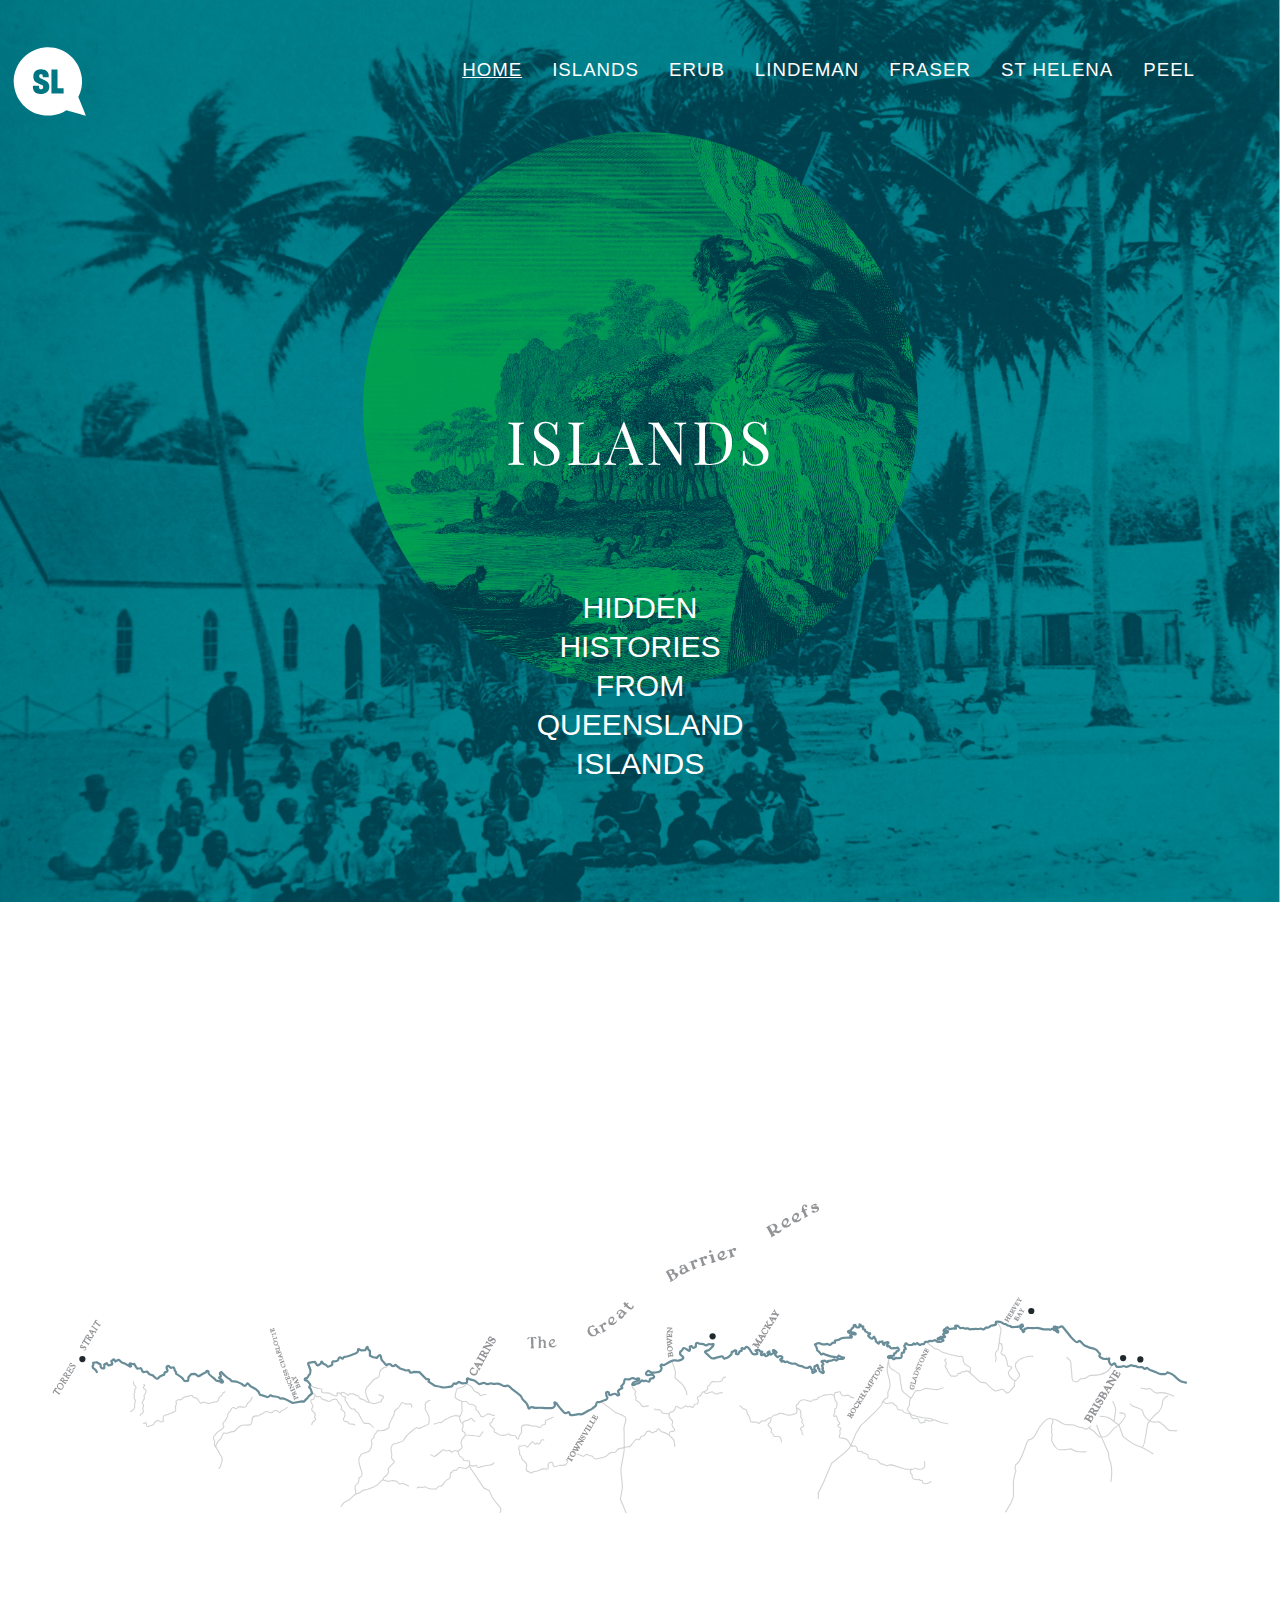
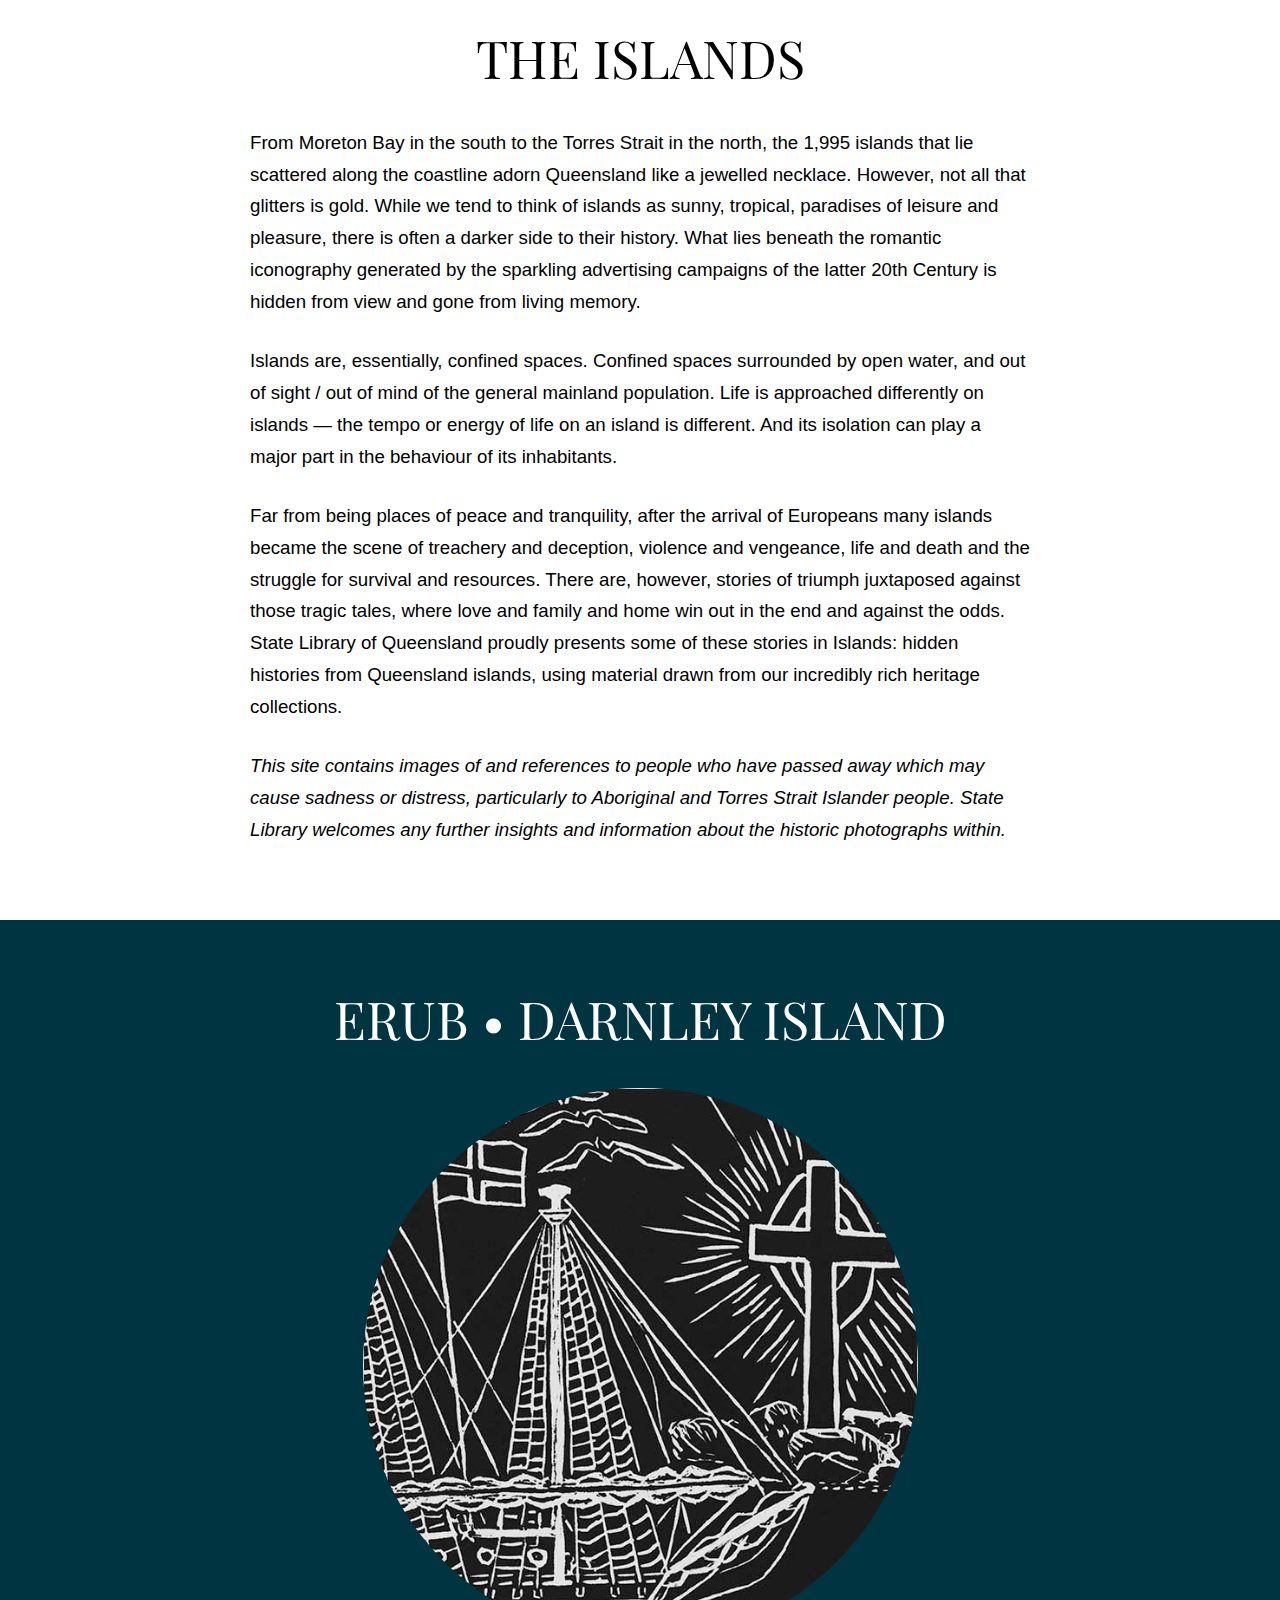
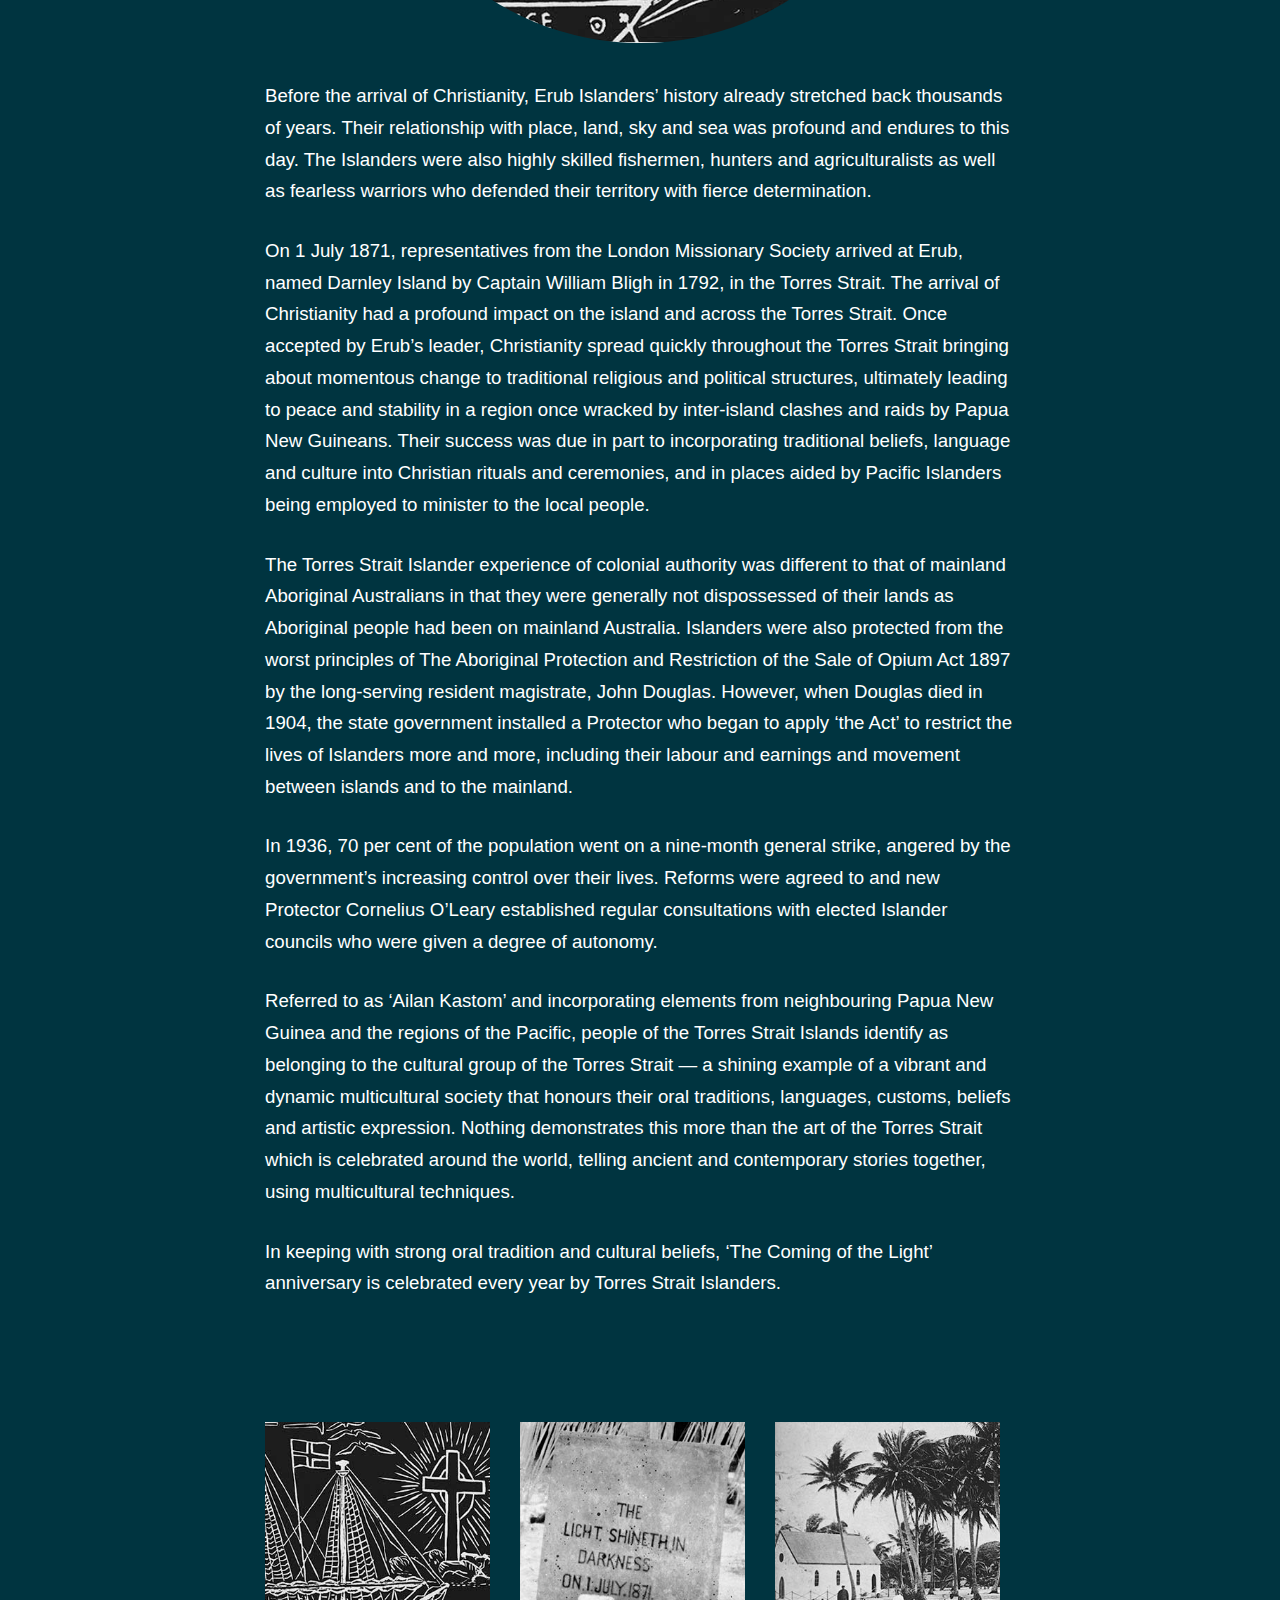
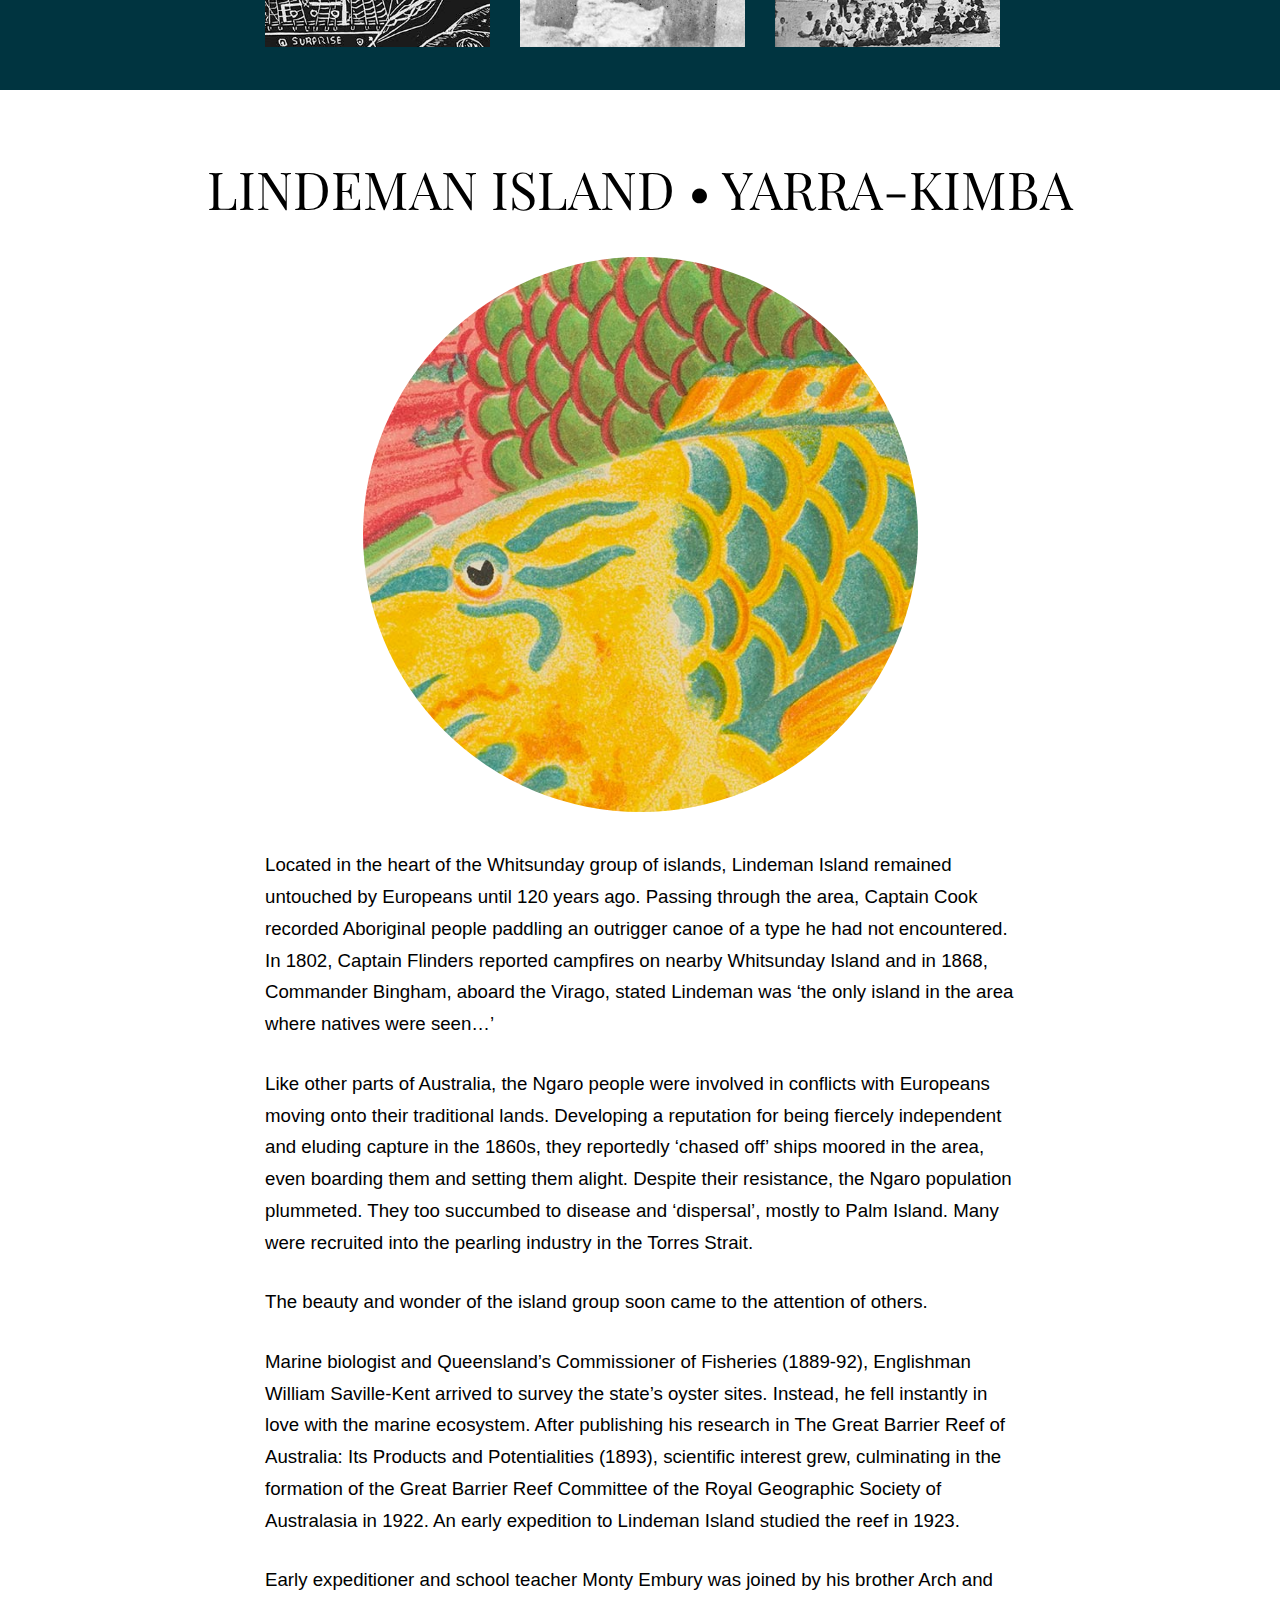
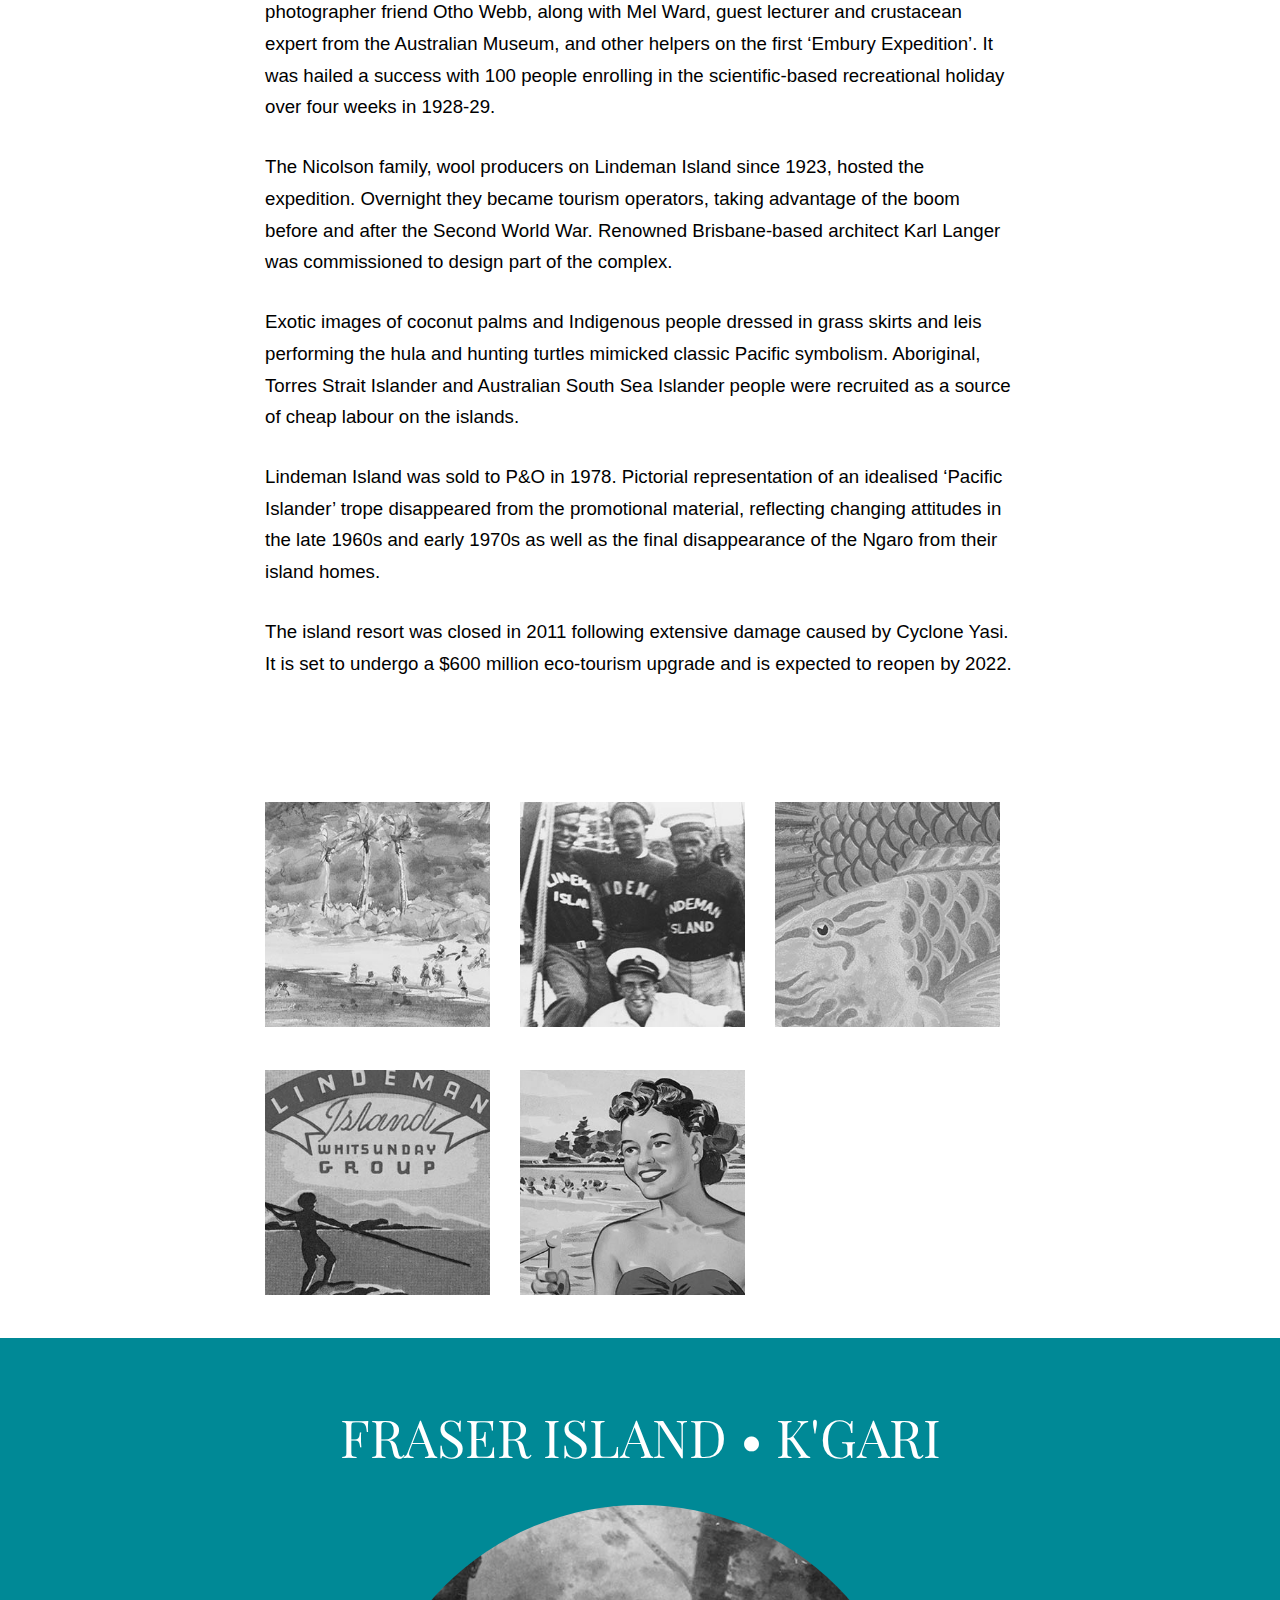
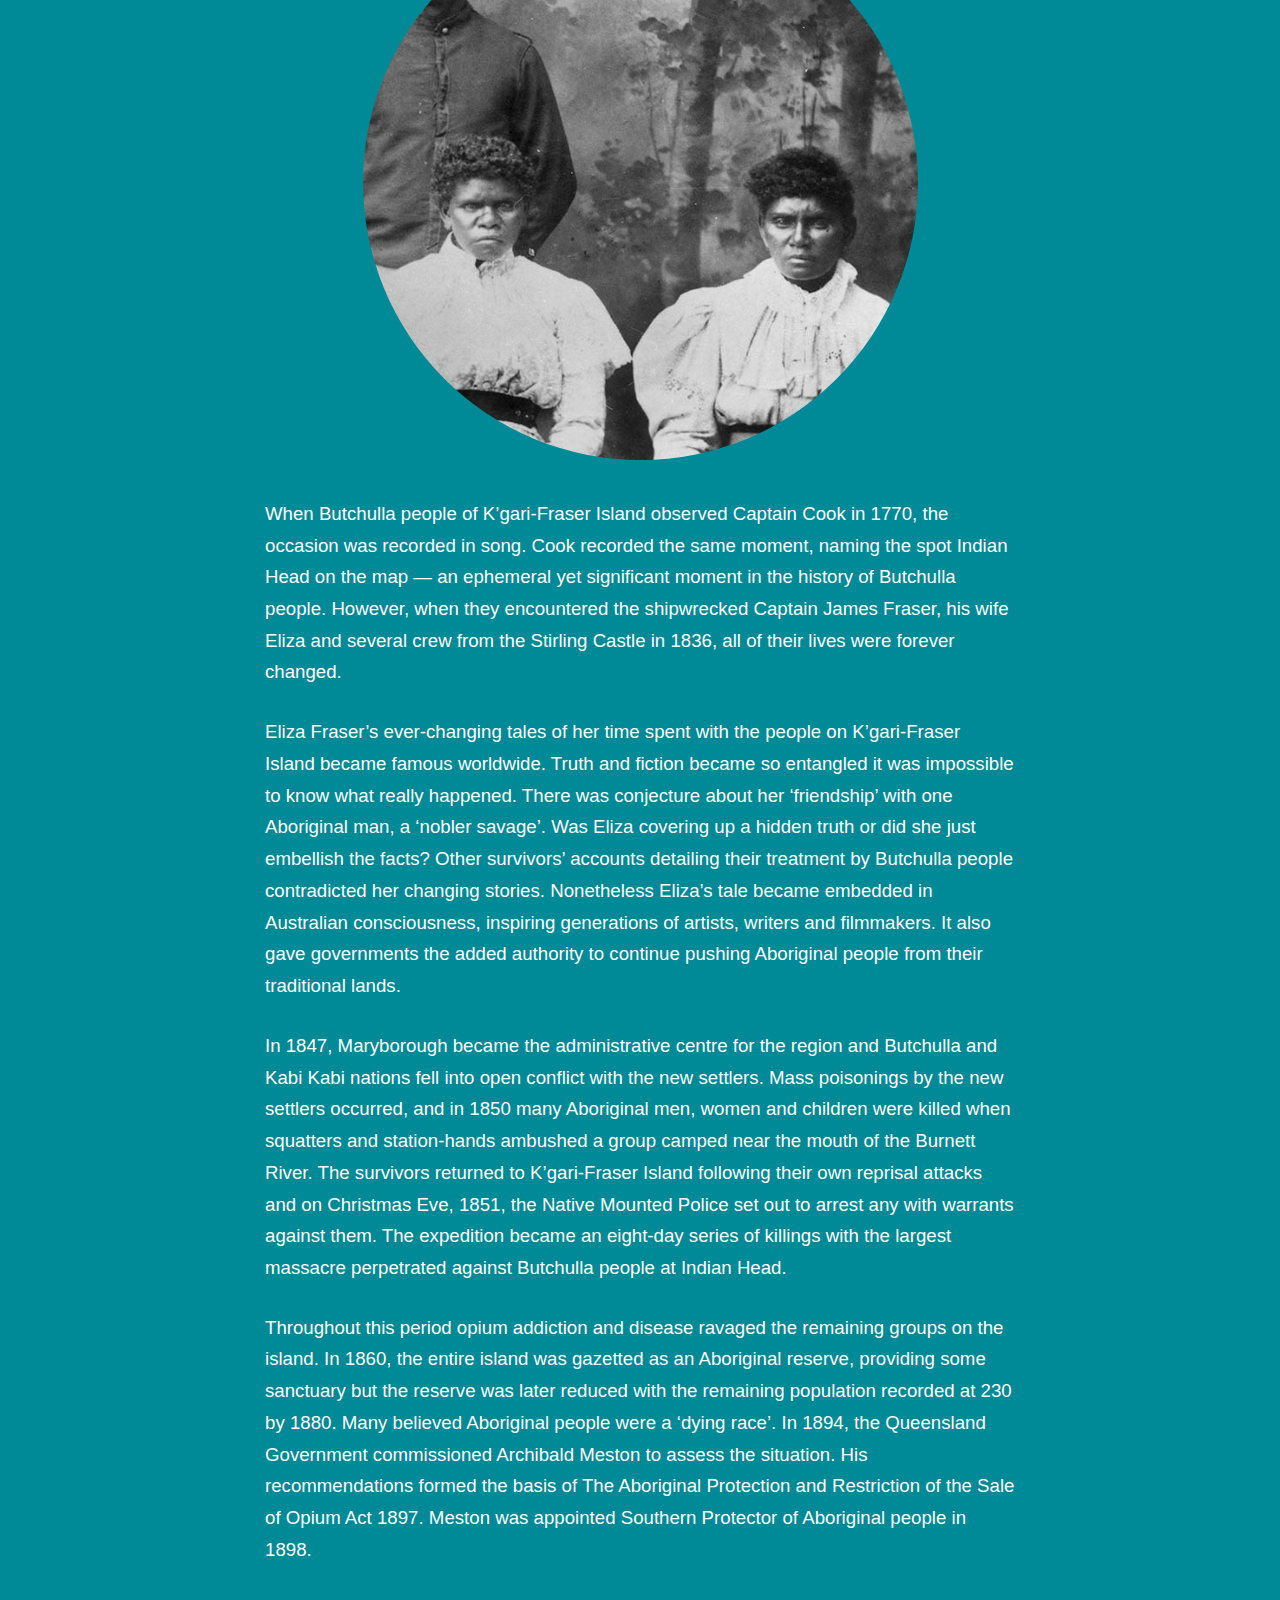
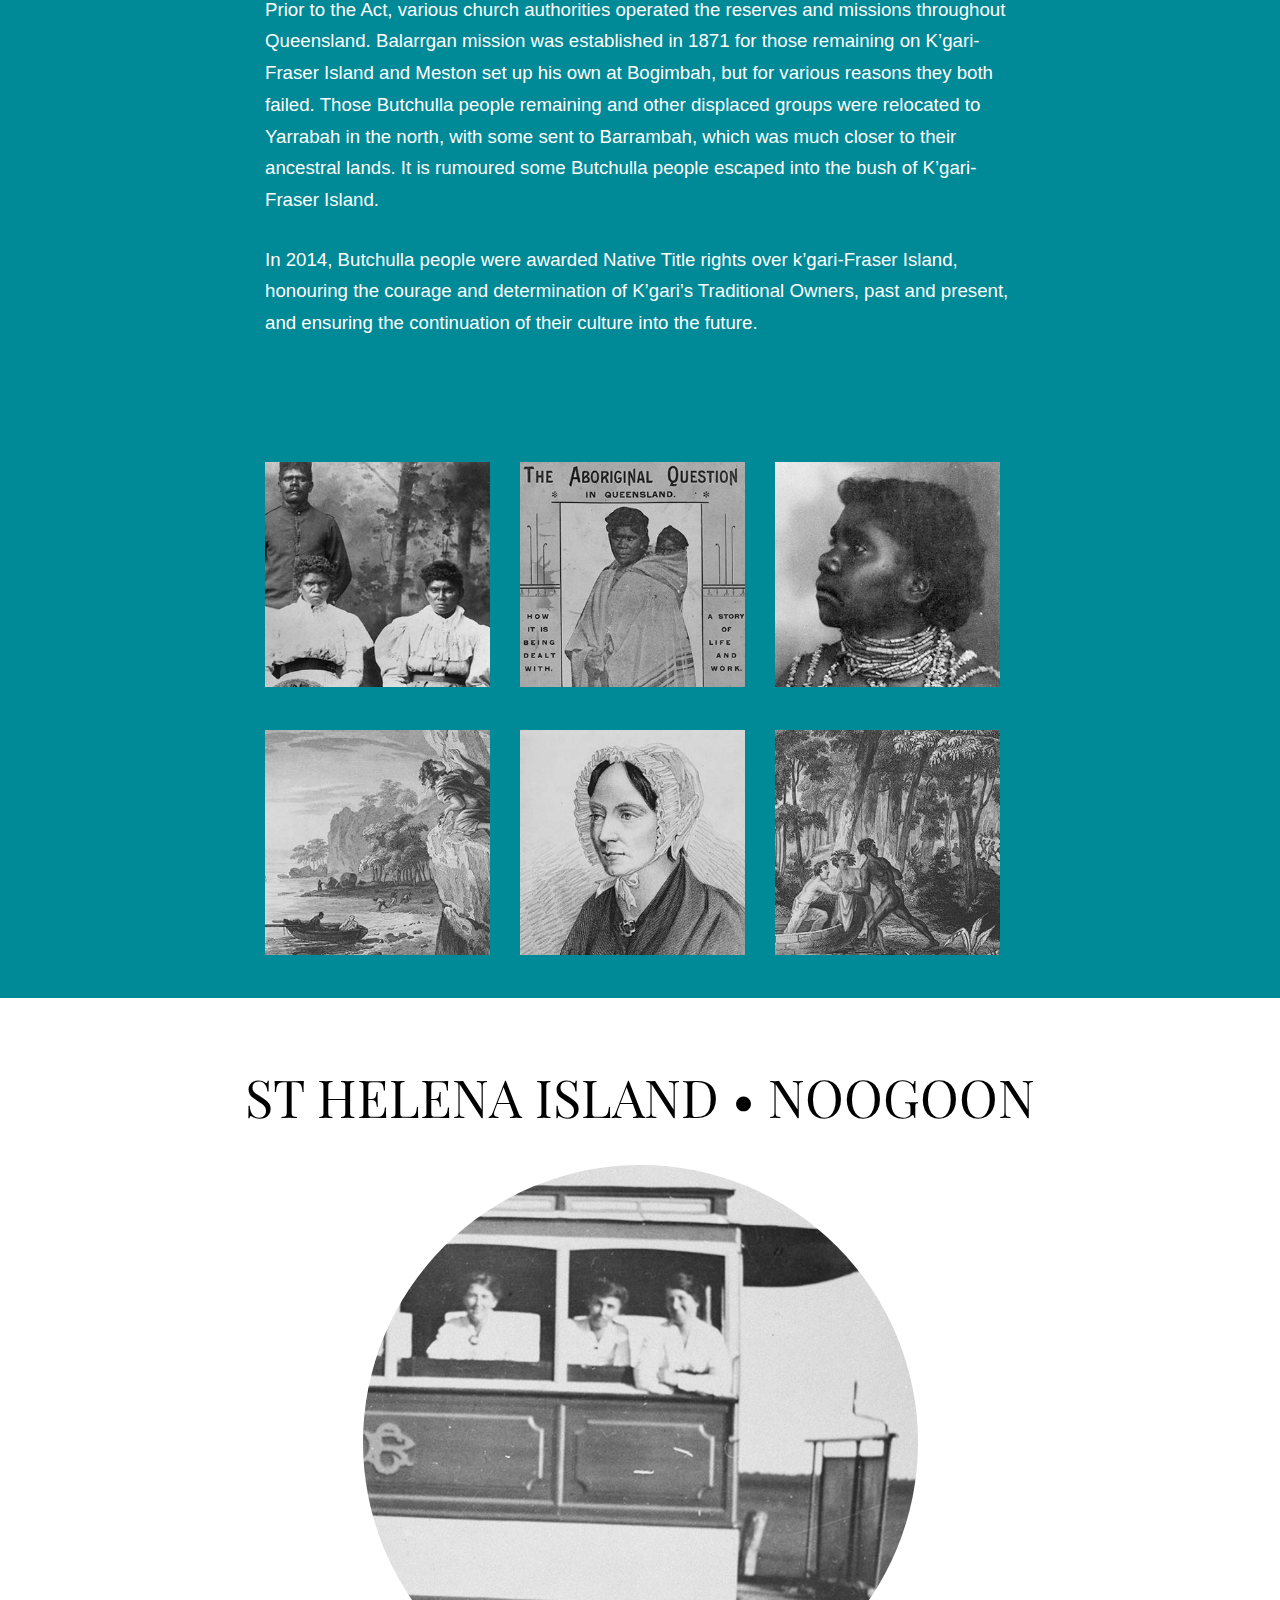
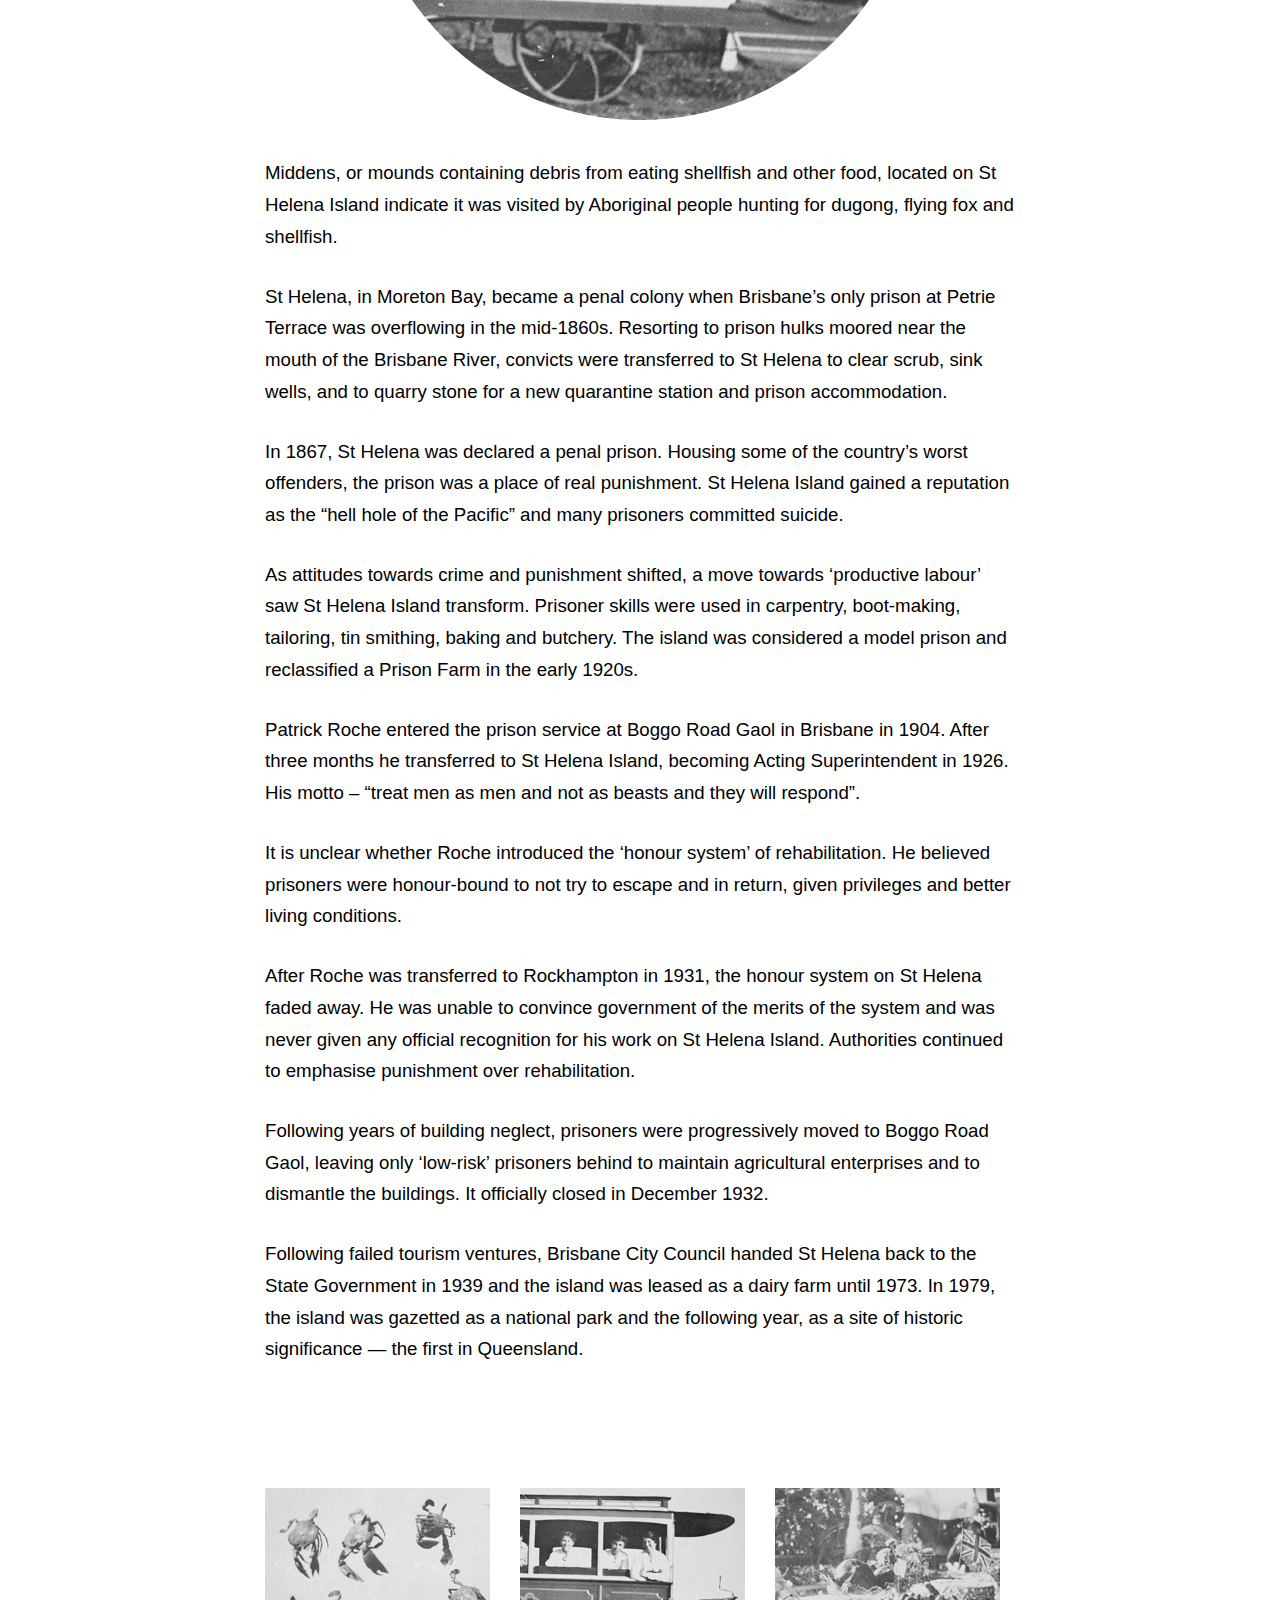
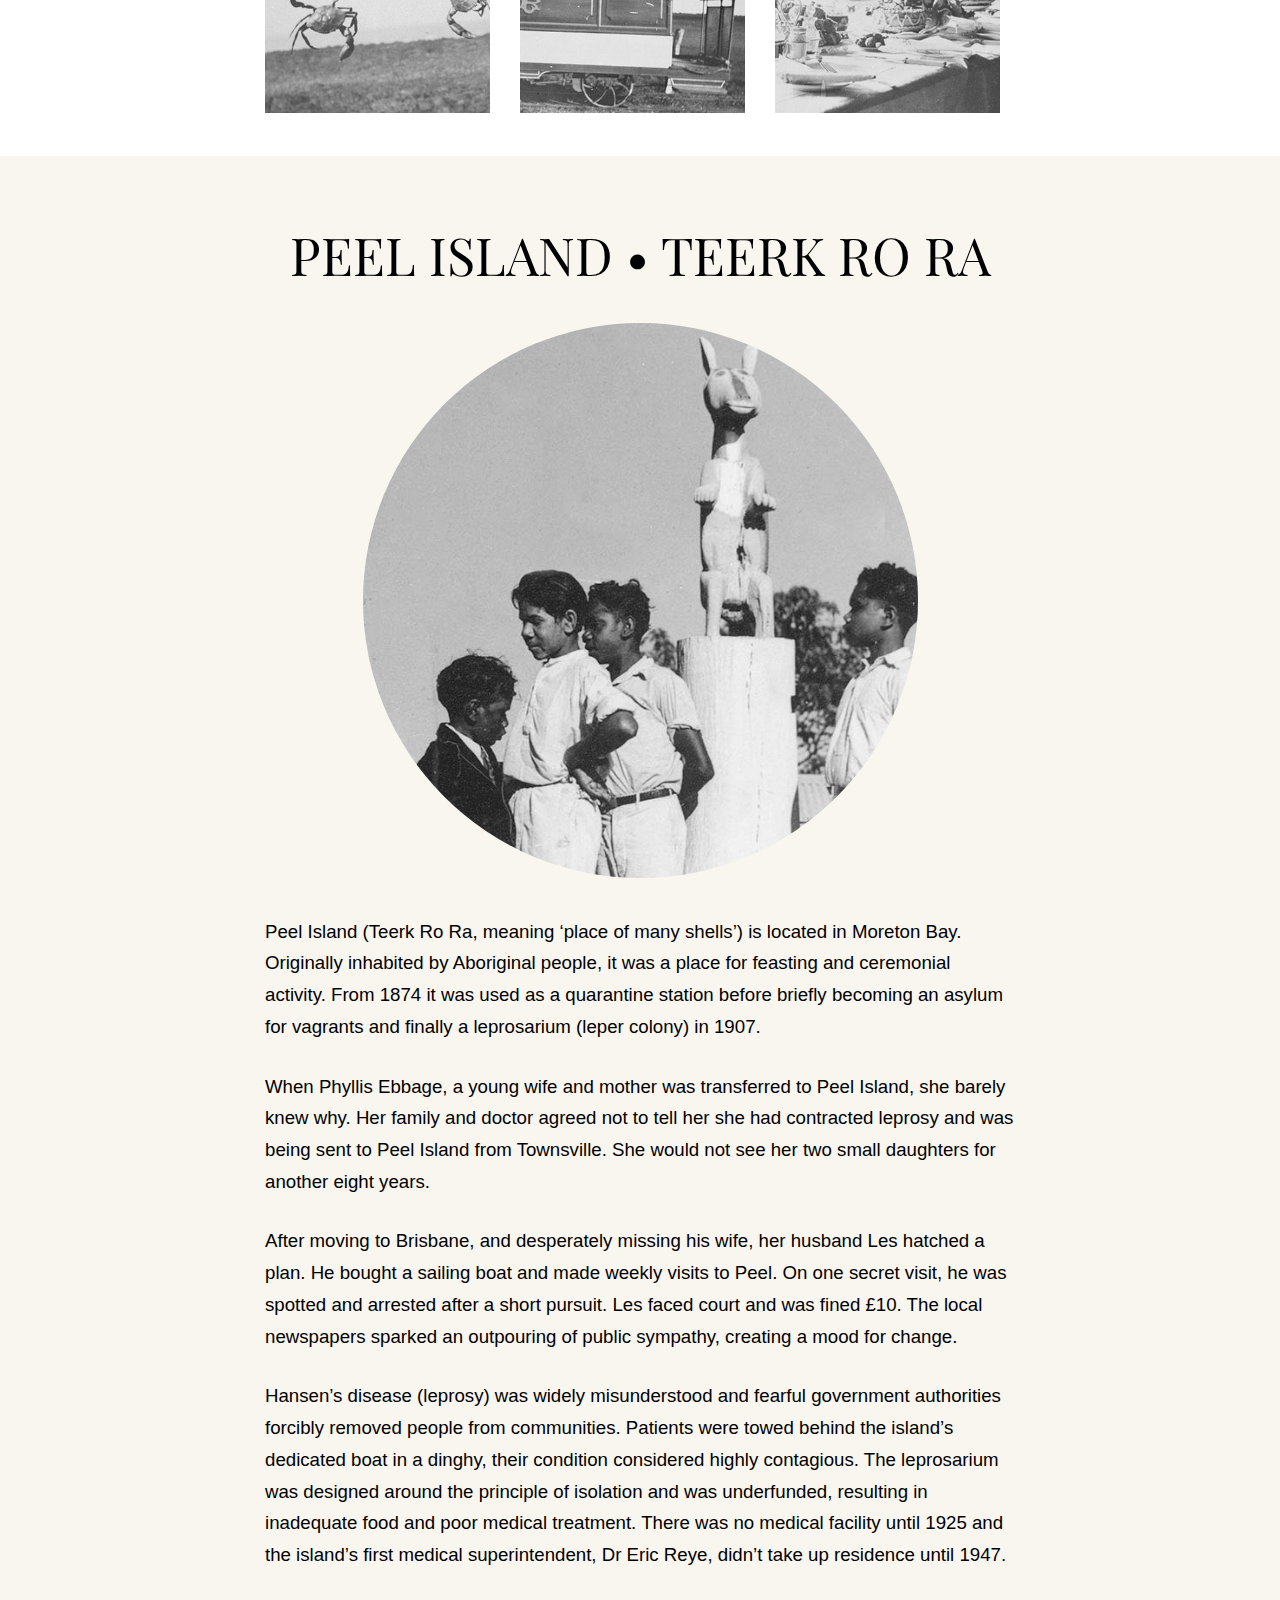
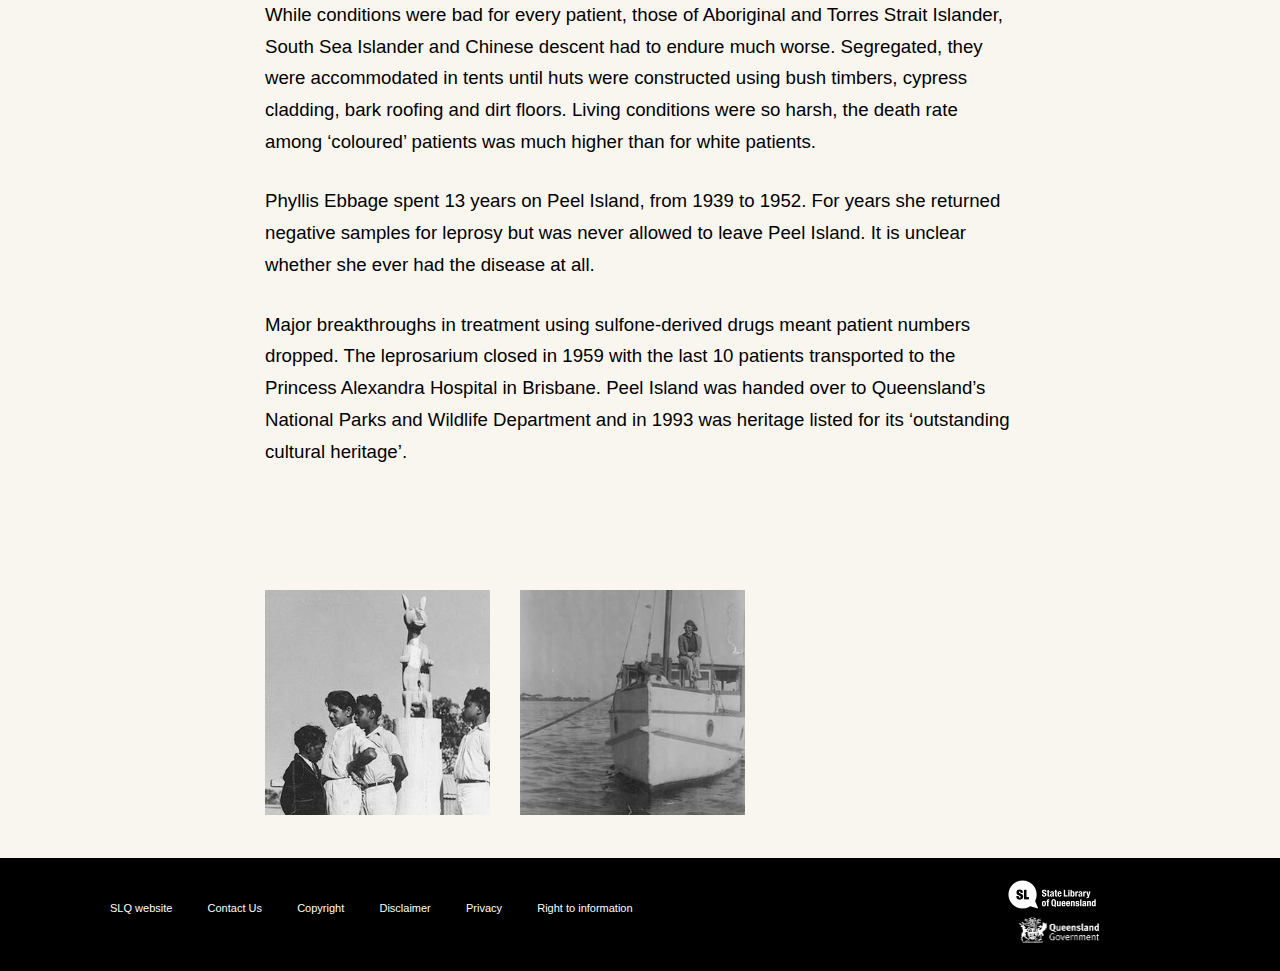
==== commit 85848828: "Adding content and optimising" ====
--- a/index.html
+++ b/index.html
@@ -1,12 +1,22 @@
 <!DOCTYPE html>
-<!--[if lt IE 7]>      <html class="no-js lt-ie9 lt-ie8 lt-ie7"> <![endif]-->
-<!--[if IE 7]>         <html class="no-js lt-ie9 lt-ie8"> <![endif]-->
-<!--[if IE 8]>         <html class="no-js lt-ie9"> <![endif]-->
-<!--[if gt IE 8]><!-->
-<html class="no-js">
-<!--<![endif]-->
+<html>
 
 <head>
+    <meta charset="utf-8">
+    <title>Islands</title>
+    <link rel="apple-touch-icon" sizes="180x180" href="/favicon/apple-touch-icon.png">
+    <link rel="icon" type="image/png" sizes="32x32" href="/favicon/favicon-32x32.png">
+    <link rel="icon" type="image/png" sizes="16x16" href="/favicon/favicon-16x16.png">
+    <link rel="manifest" href="/favicon/site.webmanifest">
+    <link rel="mask-icon" href="/favicon/safari-pinned-tab.svg" color="#00b1b0">
+    <link rel="shortcut icon" href="/favicon/favicon.ico">
+    <meta name="apple-mobile-web-app-title" content="State Library Queensland">
+    <meta name="application-name" content="State Library Queensland">
+    <meta name="msapplication-TileColor" content="#00b1b0">
+    <meta name="msapplication-config" content="/favicon/browserconfig.xml">
+    <meta name="theme-color" content="#00b1b0">
+    <meta name="viewport" content="width=device-width, initial-scale=1">
+    <link rel="stylesheet" href="css/style.css">
     <!-- Google Tag Manager -->
     <script>
         (function (w, d, s, l, i) {
@@ -24,349 +34,342 @@
         })(window, document, 'script', 'dataLayer', 'GTM-WP2F37');
     </script>
     <!-- End Google Tag Manager -->
-    <meta charset="utf-8">
-    <meta http-equiv="X-UA-Compatible" content="IE=edge">
-    <title>Islands</title>
-    <meta name="viewport" content="width=device-width, initial-scale=1">
-    <!-- Place favicon.ico and apple-touch-icon.png in the root directory -->
-    <link rel="shortcut icon" href="favicon.ico">
-    <!-- Animate.css -->
-    <link rel="stylesheet" href="css/animate.css">
-    <!-- Bootstrap  -->
-    <link rel="stylesheet" href="css/bootstrap.css">
-    <link rel="stylesheet" href="css/style.css">
-    <!-- Modernizr JS -->
-    <script src="js/modernizr-2.6.2.min.js"></script>
-    <!-- FOR IE9 below -->
-    <!--[if lt IE 9]>
-	<script src="js/respond.min.js"></script>
-	<![endif]-->
     <link href="https://fonts.googleapis.com/css?family=PT+Serif:400,400i,700,700i|Playfair+Display" rel="stylesheet"> </head>
 
 <body>
-    <header role="banner" id="fh5co-header">
+    <header role="banner" id="header">
         <div class="container">
-            <!-- <div class="row"> -->
             <nav class="navbar navbar-default">
                 <div class="navbar-header">
-                    <!-- Mobile Toggle Menu Button --><a href="#" class="js-fh5co-nav-toggle fh5co-nav-toggle" data-toggle="collapse" data-target="#navbar" aria-expanded="false" aria-controls="navbar"><i></i></a>
-                    <a href="#" data-nav-section="home"><img src="images/slqmark_black.png" height="60px" alt="State Library Queensland" /></a>
+                    <!-- Mobile Toggle Menu Button --><a href="#" class="js-nav-toggle nav-toggle" data-toggle="collapse" data-target="#navbar" aria-expanded="false" aria-controls="navbar"><i></i></a>
+                    <a href="#" data-nav-section="home">
+                        <svg id="slqmark-nav" width="50px" height="50px">
+                            <use class="slqmark-nav" href="#slqmark"></use>
+                        </svg>
+                    </a>
                 </div>
                 <div id="navbar" class="navbar-collapse collapse">
                     <ul class="nav navbar-nav navbar-right">
                         <li class="active"><a href="#" data-nav-section="home"><span>Home</span></a></li>
-                        <li><a href="#" data-nav-section="about"><span>Islands</span></a></li>
-                        <!--
-						<li><a href="#" data-nav-section="island-1"><span>Island 1</span></a></li>
-						<li><a href="#" data-nav-section="island-2"><span>Island 2</span></a></li>
-                        <li><a href="#" data-nav-section="island-3"><span>Island 3</span></a></li>
-                        <li><a href="#" data-nav-section="island-4"><span>Island 4</span></a></li>
-                        <li><a href="#" data-nav-section="island-5"><span>Island 5</span></a></li>
-                        <li><a href="#" data-nav-section="island-6"><span>Island 6</span></a></li>
--->
-                        <li><a href="#" data-nav-section="learning"><span>Learning</span></a></li>
+                        <li><a href="#places-map" data-nav-section="about"><span>Islands</span></a></li>
+                        <li><a href="#Erub-Darnley-Island" data-nav-section="island-1"><span>Erub</span></a></li>
+                        <li><a href="#Lindeman-Island-Yarra-Kimba" data-nav-section="island-2"><span>Lindeman</span></a></li>
+                        <li><a href="#Fraser-Island-KGari" data-nav-section="island-3"><span>Fraser</span></a></li>
+                        <li><a href="#ST-Helena-Island-Noogoon" data-nav-section="island-4"><span>St Helena</span></a></li>
+                        <li><a href="#Peel-Island-Teerk-Ro-Ra" data-nav-section="island-5"><span>Peel</span></a></li>
+                        <!-- note not ready
+                        <li><a href="#" data-nav-section="learning"><span>Learning</span></a></li> -->
                     </ul>
                 </div>
             </nav>
-            <!-- </div> -->
         </div>
     </header>
-    <section id="home_panel" data-section="home">
-        <div class="container">
-            <div class="text-wrap">
-                <div class="text-inner">
-                    <div class="row">
-                        <div class="col-md-5">
-                            <div class="slqmark_logo"> <img src="images/slqmark.png" class="img-responsive" alt="State Library of Queensland" width="80px" /> </div>
-                        </div>
-                        <div class="col-sm-8 col-sm-offset-2 col-xs-10 col-xs-offset-1 col-md-6 col-md-offset-3 text-center">
-                            <h1 class="hidden_heading">Islands</h1>
-                            <div class="osg_vis_id"> <img src="images/islands_vid.png" width="100%" class="img-responsive" /> </div>
-                        </div>
-                    </div>
-                    <div class="row">
-                        <div class="col-sm-10 col-sm-offset-1 text-center home_text">
-                            <p class="to-animate">HIDDEN HISTORIES FROM QUEENSLAND ISLANDS</p>
-                        </div>
-                    </div>
-                </div>
-            </div>
-        </div>
-    </section>
-    <section id="places-map" data-section="about">
-        <div class="map animate-fade-in"> <img src="images/map.png" alt="Map of Western Union Locations" width="100%" class="img-responsive" />
-            <div class="map-pins">
-                <a class="map-location-marker marker-erub" data-map-title="Erub &bull; Darnley Island" data-map-link="erub" data-map-image="Lorem ipsum dolor sit amet, consectetur adipiscing elit. Morbi blandit, ex ut gravida" data-job-listings="#Erub-Darnley-Island"></a>
-                <a class="map-location-marker marker-lindeman" data-map-title="Linderman Island &bull; Yarra-Kimba" data-map-link="lindeman" data-map-image="Lorem ipsum dolor sit amet, consectetur adipiscing elit. Morbi blandit, ex ut gravida" data-job-listings="#Linderman-Island-Yarra-Kimba"></a>
-                <a class="map-location-marker marker-fraser" data-map-title="Fraser Island &bull; K'Gari" data-map-link="fraser" data-map-image="Lorem ipsum dolor sit amet, consectetur adipiscing elit. Morbi blandit, ex ut gravida" data-job-listings="#Fraser-Island-KGari"></a>
-                <a class="map-location-marker marker-sthelena" data-map-title="ST Helena Island &bull; Noogoon" data-map-link="sthelena" data-map-image="Lorem ipsum dolor sit amet, consectetur adipiscing elit. Morbi blandit, ex ut gravida" data-job-listings="#ST-Helena-Island-Noogoon"></a>
-                <a class="map-location-marker marker-peel" data-map-title="Peel Island &bull; Teerk Ro Ra" data-map-link="peel" data-map-image="Lorem ipsum dolor sit amet, consectetur adipiscing elit. Morbi blandit, ex ut gravida" data-job-listings="#Peel-Island-Teerk-Ro-Ra"></a>
-            </div>
-        </div>
-    </section>
-    <section id="islands-intro">
-        <div class="container">
-            <div class="row">
-                <div class="col-sm-12  text-center">
-                    <h2 class="">The Islands</h2> </div>
-                <div class="section-text col-sm-8 col-sm-offset-2 col-xs-12">
-                    <p>From Moreton Bay in the south to the Torres Strait in the north, the 1,995 islands that lie scattered along the coastline adorn Queensland like a jewelled necklace. However, not all that glitters is gold. While we tend to think of islands as sunny, tropical, paradises of leisure and pleasure, there is often a darker side to their history. What lies beneath the romantic iconography generated by the sparkling advertising campaigns of the latter 20th Century is hidden from view and gone from living memory.</p>
-                    <p>Islands are, essentially, confined spaces. Confined spaces surrounded by open water, and out of sight / out of mind of the general mainland population. Life is approached differently on islands — the tempo or energy of life on an island is different. And its isolation can play a major part in the behaviour of its inhabitants.</p>
-                    <p>Far from being places of peace and tranquility, after the arrival of Europeans many islands became the scene of treachery and deception, violence and vengeance, life and death and the struggle for survival and resources. There are, however, stories of triumph juxtaposed against those tragic tales, where love and family and home win out in the end and against the odds. State Library of Queensland proudly presents some of these stories in Islands: hidden histories from Queensland islands, using material drawn from our incredibly rich heritage collections.</p> <i>This site contains images of and references to people who have passed away which may cause sadness or distress, particularly to Aboriginal and Torres Strait Islander people.
+    <main>
+        <section id="splash" data-section="home">
+            <div class="container">
+                <div class="text-wrap">
+                    <div class="text-inner">
+                        <div class="row">
+                            <div class="col-md-5">
+                                <svg id="slqmark-header" width="80px" height="80px">
+                                    <use class="slqmark-header" href="#slqmark"></use>
+                                </svg>
+                            </div>
+                            <div class="col-sm-8 col-sm-offset-2 col-xs-10 col-xs-offset-1 col-md-6 col-md-offset-3 text-center vis-id-block">
+                                <div class="vis-id-square">
+                                    <div class="vis-id-hero"> <img src="images/splash/islands-splash-hero@2x.jpg" width="100%" class="img-responsive" /> </div>
+                                    <h1 class="vis-id-title">Islands</h1> </div>
+                                <p class="vis-id-subtitle">HIDDEN HISTORIES FROM QUEENSLAND ISLANDS</p>
+                            </div>
+                        </div>
+                        <div class="row">
+                            <div class="col-sm-10 col-sm-offset-1 text-center home_text">
+                                <p>Free exhibition 30 Jun 2018 - 30 Jan 2019
+                                    <br /> State Library Queensland - Level 4, Philip Bacon Heritage Gallery</p>
+                            </div>
+                        </div>
+                    </div>
+                </div>
+            </div>
+        </section>
+        <section id="places-map" data-section="about">
+            <div class="map animate-fade-in"> <img src="images/map.svg" alt="Map of Western Union Locations" width="100%" class="img-responsive" />
+                <div class="map-pins">
+                    <a class="map-location-marker marker-erub" data-map-title="Erub &bull; Darnley Island" data-map-link="erub" data-job-listings="#Erub-Darnley-Island"></a>
+                    <a class="map-location-marker marker-lindeman" data-map-title="Lindeman Island &bull; Yarra-Kimba" data-map-link="lindeman" data-job-listings="#Lindeman-Island-Yarra-Kimba"></a>
+                    <a class="map-location-marker marker-fraser" data-map-title="Fraser Island &bull; K'Gari" data-map-link="fraser" data-job-listings="#Fraser-Island-KGari"></a>
+                    <a class="map-location-marker marker-sthelena" data-map-title="ST Helena Island &bull; Noogoon" data-map-link="sthelena" data-job-listings="#ST-Helena-Island-Noogoon"></a>
+                    <a class="map-location-marker marker-peel" data-map-title="Peel Island &bull; Teerk Ro Ra" data-map-link="peel" data-job-listings="#Peel-Island-Teerk-Ro-Ra"></a>
+                </div>
+            </div>
+        </section>
+        <section id="islands-intro">
+            <div class="container">
+                <div class="row">
+                    <div class="col-sm-12  text-center">
+                        <h2 class="">The Islands</h2> </div>
+                    <div class="section-text col-sm-8 col-sm-offset-2 col-xs-12">
+                        <p>From Moreton Bay in the south to the Torres Strait in the north, the 1,995 islands that lie scattered along the coastline adorn Queensland like a jewelled necklace. However, not all that glitters is gold. While we tend to think of islands as sunny, tropical, paradises of leisure and pleasure, there is often a darker side to their history. What lies beneath the romantic iconography generated by the sparkling advertising campaigns of the latter 20th Century is hidden from view and gone from living memory.</p>
+                        <p>Islands are, essentially, confined spaces. Confined spaces surrounded by open water, and out of sight / out of mind of the general mainland population. Life is approached differently on islands — the tempo or energy of life on an island is different. And its isolation can play a major part in the behaviour of its inhabitants.</p>
+                        <p>Far from being places of peace and tranquility, after the arrival of Europeans many islands became the scene of treachery and deception, violence and vengeance, life and death and the struggle for survival and resources. There are, however, stories of triumph juxtaposed against those tragic tales, where love and family and home win out in the end and against the odds. State Library of Queensland proudly presents some of these stories in Islands: hidden histories from Queensland islands, using material drawn from our incredibly rich heritage collections.</p> <i>This site contains images of and references to people who have passed away which may cause sadness or distress, particularly to Aboriginal and Torres Strait Islander people.
 State Library welcomes any further insights and information about the historic photographs within.</i> </div>
-            </div>
-        </div>
-    </section>
-    <section id="Erub-Darnley-Island" data-section="island-1" class="darkblue-bg">
-        <div class="container">
-            <div class="row">
-                <div class="col-md-12 text-center">
-                    <h2 class="">Erub &bull; Darnley Island</h2> </div>
-                <div class="col-sm-6 col-sm-offset-3 text-center island-hero-img"> <img src="images/erub/erub01-thumb@2x.jpg" width="100%" class="img-responsive" /> </div>
-                <div class="col-sm-8 col-sm-offset-2 col-xs-12 island-text">
-                    <p>Before the arrival of Christianity, Erub Islanders’ history already stretched back thousands of years. Their relationship with place, land, sky and sea was profound and endures to this day. The Islanders were also highly skilled fishermen, hunters and agriculturalists as well as fearless warriors who defended their territory with fierce determination.</p>
-                    <p>On 1 July 1871, representatives from the London Missionary Society arrived at Erub, named Darnley Island by Captain William Bligh in 1792, in the Torres Strait. The arrival of Christianity had a profound impact on the island and across the Torres Strait. Once accepted by Erub’s leader, Christianity spread quickly throughout the Torres Strait bringing about momentous change to traditional religious and political structures, ultimately leading to peace and stability in a region once wracked by inter-island clashes and raids by Papua New Guineans. Their success was due in part to incorporating traditional beliefs, language and culture into Christian rituals and ceremonies, and in places aided by Pacific Islanders being employed to minister to the local people. </p>
-                    <p>The Torres Strait Islander experience of colonial authority was different to that of mainland Aboriginal Australians in that they were generally not dispossessed of their lands as Aboriginal people had been on mainland Australia. Islanders were also protected from the worst principles of The Aboriginal Protection and Restriction of the Sale of Opium Act 1897 by the long-serving resident magistrate, John Douglas. However, when Douglas died in 1904, the state government installed a Protector who began to apply ‘the Act’ to restrict the lives of Islanders more and more, including their labour and earnings and movement between islands and to the mainland.</p>
-                    <p>In 1936, 70 per cent of the population went on a nine-month general strike, angered by the government’s increasing control over their lives. Reforms were agreed to and new Protector Cornelius O’Leary established regular consultations with elected Islander councils who were given a degree of autonomy.</p>
-                    <p>Referred to as ‘Ailan Kastom’ and incorporating elements from neighbouring Papua New Guinea and the regions of the Pacific, people of the Torres Strait Islands identify as belonging to the cultural group of the Torres Strait — a shining example of a vibrant and dynamic multicultural society that honours their oral traditions, languages, customs, beliefs and artistic expression. Nothing demonstrates this more than the art of the Torres Strait which is celebrated around the world, telling ancient and contemporary stories together, using multicultural techniques.</p>
-                    <p>In keeping with strong oral tradition and cultural beliefs, ‘The Coming of the Light’ anniversary is celebrated every year by Torres Strait Islanders.</p>
-                </div>
-            </div>
-            <!--  end row-->
-            <div class="row">
-                <div class="list-group gallery col-sm-8 col-sm-offset-2">
-                    <div class="col-sm-4 col-xs-6 gallery-item">
-                        <a class="fancybox" rel="ligthbox" href="images\erub\erub01.jpg"> <img class="img-responsive" alt="" src="images\erub\erub01-thumb.jpg" />
-                            <div class="text-right"> <small class="text-muted">Image Title</small> </div>
-                            <!-- text-right / end -->
-                        </a>
-                    </div>
-                    <!-- col-6 / end -->
-                    <div class="col-sm-4 col-xs-6 gallery-item">
-                        <a class="fancybox" rel="ligthbox" href="images\erub\erub02.jpg"> <img class="img-responsive" alt="" src="images\erub\erub02-thumb.jpg" />
-                            <div class="text-right"> <small class="text-muted">Image Title</small> </div>
-                            <!-- text-right / end -->
-                        </a>
-                    </div>
-                    <!-- col-6 / end -->
-                    <div class="col-sm-4 col-xs-6 gallery-item">
-                        <a class="fancybox" rel="ligthbox" href="images\erub\erub03.jpg"> <img class="img-responsive" alt="" src="images\erub\erub03-thumb.jpg" />
-                            <div class="text-right"> <small class="text-muted">Image Title</small> </div>
-                        </a>
-                    </div>
-                </div>
-                <!-- list-group / end -->
-            </div>
-            <!-- row / end -->
-        </div>
-    </section>
-    <section id="Linderman-Island-Yarra-Kimba" data-section="island-2">
-        <div class="container">
-            <div class="row">
-                <div class="col-md-12 text-center">
-                    <h2 class="">Linderman Island &bull; Yarra-Kimba</h2> </div>
-                <div class="col-sm-6 col-sm-offset-3 text-center island-hero-img"> <img src="images/linderman/linderman03-thumb@2x.jpg" width="100%" class="img-responsive" /> </div>
-                <div class="col-sm-8 col-sm-offset-2 col-xs-12 island-text">
-                    <p>Located in the heart of the Whitsunday group of islands, Lindeman Island remained untouched by Europeans until 120 years ago. Passing through the area, Captain Cook recorded Aboriginal people paddling an outrigger canoe of a type he had not encountered. In 1802, Captain Flinders reported campfires on nearby Whitsunday Island and in 1868, Commander Bingham, aboard the Virago, stated Lindeman was ‘the only island in the area where natives were seen…’</p>
-                    <p>Like other parts of Australia, the Ngaro people were involved in conflicts with Europeans moving onto their traditional lands. Developing a reputation for being fiercely independent and eluding capture in the 1860s, they reportedly ‘chased off’ ships moored in the area, even boarding them and setting them alight. Despite their resistance, the Ngaro population plummeted. They too succumbed to disease and ‘dispersal’, mostly to Palm Island. Many were recruited into the pearling industry in the Torres Strait.</p>
-                    <p>The beauty and wonder of the island group soon came to the attention of others.</p>
-                    <p>Marine biologist and Queensland’s Commissioner of Fisheries (1889-92), Englishman William Saville-Kent arrived to survey the state’s oyster sites. Instead, he fell instantly in love with the marine ecosystem. After publishing his research in The Great Barrier Reef of Australia: Its Products and Potentialities (1893), scientific interest grew, culminating in the formation of the Great Barrier Reef Committee of the Royal Geographic Society of Australasia in 1922. An early expedition to Lindeman Island studied the reef in 1923.</p>
-                    <p>Early expeditioner and school teacher Monty Embury was joined by his brother Arch and photographer friend Otho Webb, along with Mel Ward, guest lecturer and crustacean expert from the Australian Museum, and other helpers on the first ‘Embury Expedition’. It was hailed a success with 100 people enrolling in the scientific-based recreational holiday over four weeks in 1928-29.</p>
-                    <p>The Nicolson family, wool producers on Lindeman Island since 1923, hosted the expedition. Overnight they became tourism operators, taking advantage of the boom before and after the Second World War. Renowned Brisbane-based architect Karl Langer was commissioned to design part of the complex.</p>
-                    <p>Exotic images of coconut palms and Indigenous people dressed in grass skirts and leis performing the hula and hunting turtles mimicked classic Pacific symbolism. Aboriginal, Torres Strait Islander and Australian South Sea Islander people were recruited as a source of cheap labour on the islands.</p>
-                    <p>Lindeman Island was sold to P&amp;O in 1978. Pictorial representation of an idealised ‘Pacific Islander’ trope disappeared from the promotional material, reflecting changing attitudes in the late 1960s and early 1970s as well as the final disappearance of the Ngaro from their island homes.</p>
-                    <p>The island resort was closed in 2011 following extensive damage caused by Cyclone Yasi. It is set to undergo a $600 million eco-tourism upgrade and is expected to reopen by 2022.</p>
-                </div>
-            </div>
-            <div class="row">
-                <div class="list-group gallery col-sm-8 col-sm-offset-2">
-                    <div class="col-sm-4 col-xs-6 gallery-item">
-                        <a class="fancybox" rel="ligthbox" href="images/linderman/linderman01.jpg"> <img class="img-responsive" alt="" src="images/linderman/linderman01-thumb.jpg" />
-                            <div class="text-right"> <small class="text-muted">Image Title</small> </div>
-                        </a>
-                    </div>
-                    <div class="col-sm-4 col-xs-6 gallery-item">
-                        <a class="fancybox" rel="ligthbox" href="images/linderman/linderman02.jpg"> <img class="img-responsive" alt="" src="images/linderman/linderman02-thumb.jpg" />
-                            <div class="text-right"> <small class="text-muted">Image Title</small> </div>
-                        </a>
-                    </div>
-                    <div class="col-sm-4 col-xs-6 gallery-item">
-                        <a class="fancybox" rel="ligthbox" href="images/linderman/linderman03.jpg"> <img class="img-responsive" alt="" src="images/linderman/linderman03-thumb.jpg" />
-                            <div class="text-right"> <small class="text-muted">Image Title</small> </div>
-                        </a>
-                    </div>
-                    <div class="col-sm-4 col-xs-6 gallery-item">
-                        <a class="fancybox" rel="ligthbox" href="images/linderman/linderman04.jpg"> <img class="img-responsive" alt="" src="images/linderman/linderman04-thumb.jpg" />
-                            <div class="text-right"> <small class="text-muted">Image Title</small> </div>
-                        </a>
-                    </div>
-                    <div class="col-sm-4 col-xs-6 gallery-item">
-                        <a class="fancybox" rel="ligthbox" href="images/linderman/linderman05.jpg"> <img class="img-responsive" alt="" src="images/linderman/linderman05-thumb.jpg" />
-                            <div class="text-right"> <small class="text-muted">Image Title</small> </div>
-                        </a>
-                    </div>
-                </div>
-            </div>
-        </div>
-    </section>
-    <section id="Fraser-Island-KGari" data-section="island-3" class="teal-bg">
-        <div class="container">
-            <div class="row">
-                <div class="col-md-12 text-center">
-                    <h2 class="">Fraser Island &bull; K'Gari</h2> </div>
-                <div class="col-sm-6 col-sm-offset-3 text-center island-hero-img"> <img src="images/fraser/fraser01-thumb@2x.jpg" width="100%" class="img-responsive" /> </div>
-                <div class="col-sm-8 col-sm-offset-2 col-xs-12 island-text">
-                    <p>When Butchulla people of K’gari-Fraser Island observed Captain Cook in 1770, the occasion was recorded in song. Cook recorded the same moment, naming the spot Indian Head on the map — an ephemeral yet significant moment in the history of Butchulla people. However, when they encountered the shipwrecked Captain James Fraser, his wife Eliza and several crew from the Stirling Castle in 1836, all of their lives were forever changed.</p>
-                    <p> Eliza Fraser’s ever-changing tales of her time spent with the people on K’gari-Fraser Island became famous worldwide. Truth and fiction became so entangled it was impossible to know what really happened. There was conjecture about her ‘friendship’ with one Aboriginal man, a ‘nobler savage’. Was Eliza covering up a hidden truth or did she just embellish the facts? Other survivors’ accounts detailing their treatment by Butchulla people contradicted her changing stories. Nonetheless Eliza’s tale became embedded in Australian consciousness, inspiring generations of artists, writers and filmmakers. It also gave governments the added authority to continue pushing Aboriginal people from their traditional lands.</p>
-                    <p> In 1847, Maryborough became the administrative centre for the region and Butchulla and Kabi Kabi nations fell into open conflict with the new settlers. Mass poisonings by the new settlers occurred, and in 1850 many Aboriginal men, women and children were killed when squatters and station-hands ambushed a group camped near the mouth of the Burnett River. The survivors returned to K’gari-Fraser Island following their own reprisal attacks and on Christmas Eve, 1851, the Native Mounted Police set out to arrest any with warrants against them. The expedition became an eight-day series of killings with the largest massacre perpetrated against Butchulla people at Indian Head.</p>
-                    <p>Throughout this period opium addiction and disease ravaged the remaining groups on the island. In 1860, the entire island was gazetted as an Aboriginal reserve, providing some sanctuary but the reserve was later reduced with the remaining population recorded at 230 by 1880. Many believed Aboriginal people were a ‘dying race’. In 1894, the Queensland Government commissioned Archibald Meston to assess the situation. His recommendations formed the basis of The Aboriginal Protection and Restriction of the Sale of Opium Act 1897. Meston was appointed Southern Protector of Aboriginal people in 1898.</p>
-                    <p> Prior to the Act, various church authorities operated the reserves and missions throughout Queensland. Balarrgan mission was established in 1871 for those remaining on K’gari-Fraser Island and Meston set up his own at Bogimbah, but for various reasons they both failed. Those Butchulla people remaining and other displaced groups were relocated to Yarrabah in the north, with some sent to Barrambah, which was much closer to their ancestral lands. It is rumoured some Butchulla people escaped into the bush of K’gari-Fraser Island.</p>
-                    <p> In 2014, Butchulla people were awarded Native Title rights over k’gari-Fraser Island, honouring the courage and determination of K’gari’s Traditional Owners, past and present, and ensuring the continuation of their culture into the future. </p>
-                </div>
-            </div>
-            <!--  end row-->
-            <div class="row">
-                <div class="list-group gallery col-sm-8 col-sm-offset-2">
-                    <div class="col-sm-4 col-xs-6 gallery-item">
-                        <a class="fancybox" rel="ligthbox" href="images/fraser/fraser01.jpg"> <img class="img-responsive" alt="" src="images/fraser/fraser01-thumb.jpg" />
-                            <div class="text-right"> <small class="text-muted">Image Title</small> </div>
-                        </a>
-                    </div>
-                    <div class="col-sm-4 col-xs-6 gallery-item">
-                        <a class="fancybox" rel="ligthbox" href="images/fraser/fraser02.jpg"> <img class="img-responsive" alt="" src="images/fraser/fraser02-thumb.jpg" />
-                            <div class="text-right"> <small class="text-muted">Image Title</small> </div>
-                        </a>
-                    </div>
-                    <div class="col-sm-4 col-xs-6 gallery-item">
-                        <a class="fancybox" rel="ligthbox" href="images/fraser/fraser03.jpg"> <img class="img-responsive" alt="" src="images/fraser/fraser03-thumb.jpg" />
-                            <div class="text-right"> <small class="text-muted">Image Title</small> </div>
-                        </a>
-                    </div>
-                    <div class="col-sm-4 col-xs-6 gallery-item">
-                        <a class="fancybox" rel="ligthbox" href="images/fraser/fraser04.jpg"> <img class="img-responsive" alt="" src="images/fraser/fraser04-thumb.jpg" />
-                            <div class="text-right"> <small class="text-muted">Image Title</small> </div>
-                        </a>
-                    </div>
-                    <div class="col-sm-4 col-xs-6 gallery-item">
-                        <a class="fancybox" rel="ligthbox" href="images/fraser/fraser05.jpg"> <img class="img-responsive" alt="" src="images/fraser/fraser05-thumb.jpg" />
-                            <div class="text-right"> <small class="text-muted">Image Title</small> </div>
-                        </a>
-                    </div>
-                    <div class="col-sm-4 col-xs-6 gallery-item">
-                        <a class="fancybox" rel="ligthbox" href="images/fraser/fraser06.jpg"> <img class="img-responsive" alt="" src="images/fraser/fraser06-thumb.jpg" />
-                            <div class="text-right"> <small class="text-muted">Image Title</small> </div>
-                        </a>
-                    </div>
-                </div>
-            </div>
-        </div>
-    </section>
-    <section id="ST-Helena-Island-Noogoon" data-section="island-4" data-stellar-background-ratio="0.3">
-        <div class="container">
-            <div class="row">
-                <div class="col-md-12 text-center">
-                    <h2 class="">ST Helena Island &bull; Noogoon</h2> </div>
-                <div class="col-sm-6 col-sm-offset-3 text-center island-hero-img"> <img src="images/island.png" width="100%" class="img-responsive" /></div>
-                <div class="col-sm-8 col-sm-offset-2 col-xs-12 island-text">
-                    <p>Middens, or mounds containing debris from eating shellfish and other food, located on St Helena Island indicate it was visited by Aboriginal people hunting for dugong, flying fox and shellfish.</p>
-                    <p>St Helena, in Moreton Bay, became a penal colony when Brisbane’s only prison at Petrie Terrace was overflowing in the mid-1860s. Resorting to prison hulks moored near the mouth of the Brisbane River, convicts were transferred to St Helena to clear scrub, sink wells, and to quarry stone for a new quarantine station and prison accommodation.</p>
-                    <p>In 1867, St Helena was declared a penal prison. Housing some of the country’s worst offenders, the prison was a place of real punishment. St Helena Island gained a reputation as the “hell hole of the Pacific” and many prisoners committed suicide.</p>
-                    <p>As attitudes towards crime and punishment shifted, a move towards ‘productive labour’ saw St Helena Island transform. Prisoner skills were used in carpentry, boot-making, tailoring, tin smithing, baking and butchery. The island was considered a model prison and reclassified a Prison Farm in the early 1920s.</p>
-                    <p>Patrick Roche entered the prison service at Boggo Road Gaol in Brisbane in 1904. After three months he transferred to St Helena Island, becoming Acting Superintendent in 1926. His motto – “treat men as men and not as beasts and they will respond”.</p>
-                    <p>It is unclear whether Roche introduced the ‘honour system’ of rehabilitation. He believed prisoners were honour-bound to not try to escape and in return, given privileges and better living conditions.</p>
-                    <p>After Roche was transferred to Rockhampton in 1931, the honour system on St Helena faded away. He was unable to convince government of the merits of the system and was never given any official recognition for his work on St Helena Island. Authorities continued to emphasise punishment over rehabilitation.</p>
-                    <p>Following years of building neglect, prisoners were progressively moved to Boggo Road Gaol, leaving only ‘low-risk’ prisoners behind to maintain agricultural enterprises and to dismantle the buildings. It officially closed in December 1932.</p>
-                    <p>Following failed tourism ventures, Brisbane City Council handed St Helena back to the State Government in 1939 and the island was leased as a dairy farm until 1973. In 1979, the island was gazetted as a national park and the following year, as a site of historic significance — the first in Queensland. </p>
-                </div>
-            </div>
-            <!--  end row-->
-            <div class="row">
-                <div class="list-group gallery col-sm-8 col-sm-offset-2">
-                    <div class="col-sm-4 col-xs-6 gallery-item">
-                        <a class="fancybox" rel="ligthbox" href="http://placehold.it/300x320.png"> <img class="img-responsive" alt="" src="http://placehold.it/320x320" />
-                            <div class="text-right"> <small class="text-muted">Image Title</small> </div>
-                            <!-- text-right / end -->
-                        </a>
-                    </div>
-                    <!-- col-6 / end -->
-                    <div class="col-sm-4 col-xs-6 gallery-item">
-                        <a class="fancybox" rel="ligthbox" href="http://placehold.it/300x320.png"> <img class="img-responsive" alt="" src="http://placehold.it/320x320" />
-                            <div class="text-right"> <small class="text-muted">Image Title</small> </div>
-                            <!-- text-right / end -->
-                        </a>
-                    </div>
-                    <!-- col-6 / end -->
-                    <div class="col-sm-4 col-xs-6 gallery-item">
-                        <a class="fancybox" rel="ligthbox" href="http://placehold.it/300x320.png"> <img class="img-responsive" alt="" src="http://placehold.it/320x320" />
-                            <div class="text-right"> <small class="text-muted">Image Title</small> </div>
-                            <!-- text-right / end -->
-                        </a>
-                    </div>
-                    <!-- col-6 / end -->
-                    <div class="col-sm-4 col-xs-6 gallery-item">
-                        <a class="fancybox" rel="ligthbox" href="http://placehold.it/300x320.png"> <img class="img-responsive" alt="" src="http://placehold.it/320x320" />
-                            <div class="text-right"> <small class="text-muted">Image Title</small> </div>
-                            <!-- text-right / end -->
-                        </a>
-                    </div>
-                    <!-- col-6 / end -->
-                    <div class="col-sm-4 col-xs-6 gallery-item">
-                        <a class="fancybox" rel="ligthbox" href="http://placehold.it/300x320.png"> <img class="img-responsive" alt="" src="http://placehold.it/320x320" />
-                            <div class="text-right"> <small class="text-muted">Image Title</small> </div>
-                            <!-- text-right / end -->
-                        </a>
-                    </div>
-                    <!-- col-6 / end -->
-                    <div class="col-sm-4 col-xs-6 gallery-item">
-                        <a class="fancybox" rel="ligthbox" href="http://placehold.it/300x320.png"> <img class="img-responsive" alt="" src="http://placehold.it/320x320" />
-                            <div class="text-right"> <small class="text-muted">Image Title</small> </div>
-                            <!-- text-right / end -->
-                        </a>
-                    </div>
-                    <!-- col-6 / end -->
-                </div>
-                <!-- list-group / end -->
-            </div>
-            <!-- row / end -->
-        </div>
-    </section>
-    <section id="#Peel-Island-Teerk-Ro-Ra" data-section="island-5" data-stellar-background-ratio="0.3" class="grey-bg">
-        <div class="container">
-            <div class="row">
-                <div class="col-md-12 text-center">
-                    <h2 class="">Peel Island &bull; Teerk Ro Ra</h2> </div>
-                <div class="col-sm-6 col-sm-offset-3 text-center island-hero-img"> <img src="images/peel/peel01-thumb@2x.jpg" width="100%" class="img-responsive" /> </div>
-                <div class="col-sm-8 col-sm-offset-2 col-xs-12 island-text">
-                    <p>Peel Island (Teerk Ro Ra, meaning ‘place of many shells’) is located in Moreton Bay. Originally inhabited by Aboriginal people, it was a place for feasting and ceremonial activity. From 1874 it was used as a quarantine station before briefly becoming an asylum for vagrants and finally a leprosarium (leper colony) in 1907.</p>
-                    <p>When Phyllis Ebbage, a young wife and mother was transferred to Peel Island, she barely knew why. Her family and doctor agreed not to tell her she had contracted leprosy and was being sent to Peel Island from Townsville. She would not see her two small daughters for another eight years.</p>
-                    <p>After moving to Brisbane, and desperately missing his wife, her husband Les hatched a plan. He bought a sailing boat and made weekly visits to Peel. On one secret visit, he was spotted and arrested after a short pursuit. Les faced court and was fined £10. The local newspapers sparked an outpouring of public sympathy, creating a mood for change.</p>
-                    <p>Hansen’s disease (leprosy) was widely misunderstood and fearful government authorities forcibly removed people from communities. Patients were towed behind the island’s dedicated boat in a dinghy, their condition considered highly contagious. The leprosarium was designed around the principle of isolation and was underfunded, resulting in inadequate food and poor medical treatment. There was no medical facility until 1925 and the island’s first medical superintendent, Dr Eric Reye, didn’t take up residence until 1947.</p>
-                    <p>While conditions were bad for every patient, those of Aboriginal and Torres Strait Islander, South Sea Islander and Chinese descent had to endure much worse. Segregated, they were accommodated in tents until huts were constructed using bush timbers, cypress cladding, bark roofing and dirt floors. Living conditions were so harsh, the death rate among ‘coloured’ patients was much higher than for white patients.</p>
-                    <p>Phyllis Ebbage spent 13 years on Peel Island, from 1939 to 1952. For years she returned negative samples for leprosy but was never allowed to leave Peel Island. It is unclear whether she ever had the disease at all.</p>
-                    <p>Major breakthroughs in treatment using sulfone-derived drugs meant patient numbers dropped. The leprosarium closed in 1959 with the last 10 patients transported to the Princess Alexandra Hospital in Brisbane. Peel Island was handed over to Queensland’s National Parks and Wildlife Department and in 1993 was heritage listed for its ‘outstanding cultural heritage’.</p>
-                </div>
-            </div>
-            <div class="row">
-                <div class="list-group gallery col-sm-8 col-sm-offset-2">
-                    <div class="col-sm-4 col-xs-6 gallery-item">
-                        <a class="fancybox" rel="ligthbox" href="images/peel/peel01.jpg"> <img class="img-responsive" alt="" src="images/peel/peel01-thumb.jpg" />
-                            <div class="text-right"> <small class="text-muted">Image Title</small> </div>
-                        </a>
-                    </div>
-                    <div class="col-sm-4 col-xs-6 gallery-item">
-                        <a class="fancybox" rel="ligthbox" href="images/peel/peel02.jpg"> <img class="img-responsive" alt="" src="images/peel/peel02-thumb.jpg" />
-                            <div class="text-right"> <small class="text-muted">Image Title</small> </div>
-                        </a>
-                    </div>
-                    <!--
-                    <div class="col-sm-4 col-xs-6 gallery-item">
-                        <a class="fancybox" rel="ligthbox" href="images/peel/peel03.jpg"> <img class="img-responsive" alt="" src="images/peel/peel03-thumb.jpg" />
-                            <div class="text-right"> <small class="text-muted">Image Title</small> </div>
-                        </a>
-                    </div>--></div>
-            </div>
-        </div>
-    </section>
+                </div>
+            </div>
+        </section>
+        <section id="Erub-Darnley-Island" data-section="island-1" class="darkblue-bg">
+            <div class="container">
+                <div class="row">
+                    <div class="col-md-12 text-center">
+                        <h2 class="">Erub &bull; Darnley Island</h2> </div>
+                    <div class="col-sm-6 col-sm-offset-3 text-center island-hero-img"> <img src="images/erub/erub01-thumb@2x.jpg" width="100%" class="img-responsive" /> </div>
+                    <div class="col-sm-8 col-sm-offset-2 col-xs-12 island-text">
+                        <p>Before the arrival of Christianity, Erub Islanders’ history already stretched back thousands of years. Their relationship with place, land, sky and sea was profound and endures to this day. The Islanders were also highly skilled fishermen, hunters and agriculturalists as well as fearless warriors who defended their territory with fierce determination.</p>
+                        <p>On 1 July 1871, representatives from the London Missionary Society arrived at Erub, named Darnley Island by Captain William Bligh in 1792, in the Torres Strait. The arrival of Christianity had a profound impact on the island and across the Torres Strait. Once accepted by Erub’s leader, Christianity spread quickly throughout the Torres Strait bringing about momentous change to traditional religious and political structures, ultimately leading to peace and stability in a region once wracked by inter-island clashes and raids by Papua New Guineans. Their success was due in part to incorporating traditional beliefs, language and culture into Christian rituals and ceremonies, and in places aided by Pacific Islanders being employed to minister to the local people. </p>
+                        <p>The Torres Strait Islander experience of colonial authority was different to that of mainland Aboriginal Australians in that they were generally not dispossessed of their lands as Aboriginal people had been on mainland Australia. Islanders were also protected from the worst principles of The Aboriginal Protection and Restriction of the Sale of Opium Act 1897 by the long-serving resident magistrate, John Douglas. However, when Douglas died in 1904, the state government installed a Protector who began to apply ‘the Act’ to restrict the lives of Islanders more and more, including their labour and earnings and movement between islands and to the mainland.</p>
+                        <p>In 1936, 70 per cent of the population went on a nine-month general strike, angered by the government’s increasing control over their lives. Reforms were agreed to and new Protector Cornelius O’Leary established regular consultations with elected Islander councils who were given a degree of autonomy.</p>
+                        <p>Referred to as ‘Ailan Kastom’ and incorporating elements from neighbouring Papua New Guinea and the regions of the Pacific, people of the Torres Strait Islands identify as belonging to the cultural group of the Torres Strait — a shining example of a vibrant and dynamic multicultural society that honours their oral traditions, languages, customs, beliefs and artistic expression. Nothing demonstrates this more than the art of the Torres Strait which is celebrated around the world, telling ancient and contemporary stories together, using multicultural techniques.</p>
+                        <p>In keeping with strong oral tradition and cultural beliefs, ‘The Coming of the Light’ anniversary is celebrated every year by Torres Strait Islanders.</p>
+                    </div>
+                </div>
+                <div class="row">
+                    <div class="list-group gallery col-sm-8 col-sm-offset-2">
+                        <div class="col-sm-4 col-xs-6 gallery-item">
+                            <a class="fancybox" rel="ligthbox" href="images\erub\erub01.jpg">
+                                <figure> <img class="img-responsive" alt="" src="images\erub\erub01-thumb.jpg" />
+                                    <figcaption><cite>Coming of the Light<i>, 2006.</i></cite><small>Linocut by Racy Oui-Pitt.  Acc 29469</small> </figcaption>
+                                </figure>
+                            </a>
+                        </div>
+                        <div class="col-sm-4 col-xs-6 gallery-item">
+                            <a class="fancybox" rel="ligthbox" href="images\erub\erub02.jpg">
+                                <figure> <img class="img-responsive" alt="" src="images\erub\erub02-thumb.jpg" />
+                                    <figcaption> <cite>Yorke Island memorial cross <i>, 1962.</i></cite> <small>Image no. 6341-0001-0605</small> </figcaption>
+                                </figure>
+                            </a>
+                        </div>
+                        <div class="col-sm-4 col-xs-6 gallery-item">
+                            <a class="fancybox" rel="ligthbox" href="images\erub\erub03.jpg">
+                                <figure> <img class="img-responsive" alt="" src="images\erub\erub03-thumb.jpg" />
+                                    <figcaption> <cite>Yorke Island, church and mission house<i>, 1916.</i></cite> <small>Neg no. 58212</small> </figcaption>
+                                </figure>
+                            </a>
+                        </div>
+                    </div>
+                </div>
+            </div>
+        </section>
+        <section id="Lindeman-Island-Yarra-Kimba" data-section="island-2">
+            <div class="container">
+                <div class="row">
+                    <div class="col-md-12 text-center">
+                        <h2 class="">Lindeman Island &bull; Yarra-Kimba</h2> </div>
+                    <div class="col-sm-6 col-sm-offset-3 text-center island-hero-img"> <img src="images/lindeman/lindeman03-thumb@2x.jpg" width="100%" class="img-responsive" /> </div>
+                    <div class="col-sm-8 col-sm-offset-2 col-xs-12 island-text">
+                        <p>Located in the heart of the Whitsunday group of islands, Lindeman Island remained untouched by Europeans until 120 years ago. Passing through the area, Captain Cook recorded Aboriginal people paddling an outrigger canoe of a type he had not encountered. In 1802, Captain Flinders reported campfires on nearby Whitsunday Island and in 1868, Commander Bingham, aboard the Virago, stated Lindeman was ‘the only island in the area where natives were seen…’</p>
+                        <p>Like other parts of Australia, the Ngaro people were involved in conflicts with Europeans moving onto their traditional lands. Developing a reputation for being fiercely independent and eluding capture in the 1860s, they reportedly ‘chased off’ ships moored in the area, even boarding them and setting them alight. Despite their resistance, the Ngaro population plummeted. They too succumbed to disease and ‘dispersal’, mostly to Palm Island. Many were recruited into the pearling industry in the Torres Strait.</p>
+                        <p>The beauty and wonder of the island group soon came to the attention of others.</p>
+                        <p>Marine biologist and Queensland’s Commissioner of Fisheries (1889-92), Englishman William Saville-Kent arrived to survey the state’s oyster sites. Instead, he fell instantly in love with the marine ecosystem. After publishing his research in The Great Barrier Reef of Australia: Its Products and Potentialities (1893), scientific interest grew, culminating in the formation of the Great Barrier Reef Committee of the Royal Geographic Society of Australasia in 1922. An early expedition to Lindeman Island studied the reef in 1923.</p>
+                        <p>Early expeditioner and school teacher Monty Embury was joined by his brother Arch and photographer friend Otho Webb, along with Mel Ward, guest lecturer and crustacean expert from the Australian Museum, and other helpers on the first ‘Embury Expedition’. It was hailed a success with 100 people enrolling in the scientific-based recreational holiday over four weeks in 1928-29.</p>
+                        <p>The Nicolson family, wool producers on Lindeman Island since 1923, hosted the expedition. Overnight they became tourism operators, taking advantage of the boom before and after the Second World War. Renowned Brisbane-based architect Karl Langer was commissioned to design part of the complex.</p>
+                        <p>Exotic images of coconut palms and Indigenous people dressed in grass skirts and leis performing the hula and hunting turtles mimicked classic Pacific symbolism. Aboriginal, Torres Strait Islander and Australian South Sea Islander people were recruited as a source of cheap labour on the islands.</p>
+                        <p>Lindeman Island was sold to P&amp;O in 1978. Pictorial representation of an idealised ‘Pacific Islander’ trope disappeared from the promotional material, reflecting changing attitudes in the late 1960s and early 1970s as well as the final disappearance of the Ngaro from their island homes.</p>
+                        <p>The island resort was closed in 2011 following extensive damage caused by Cyclone Yasi. It is set to undergo a $600 million eco-tourism upgrade and is expected to reopen by 2022.</p>
+                    </div>
+                </div>
+                <div class="row">
+                    <div class="list-group gallery col-sm-8 col-sm-offset-2">
+                        <div class="col-sm-4 col-xs-6 gallery-item">
+                            <a class="fancybox" rel="ligthbox" href="images/lindeman/lindeman01.jpg">
+                                <figure> <img class="img-responsive" alt="" src="images/lindeman/lindeman01-thumb.jpg" />
+                                    <figcaption><cite>Looking across from Lindeman Island<i>, not dated.</i></cite> <small>Watercolour by Frank Rowland. Acc 29706</small> </figcaption>
+                                </figure>
+                            </a>
+                        </div>
+                        <div class="col-sm-4 col-xs-6 gallery-item">
+                            <a class="fancybox" rel="ligthbox" href="images/lindeman/lindeman02.jpg">
+                                <figure> <img class="img-responsive" alt="" src="images/lindeman/lindeman02-thumb.jpg" />
+                                    <figcaption> <cite>Boat workers, Lindeman Island, Queensland<i>, not dated.</i></cite> <small>Neg no. 75976</small> </figcaption>
+                                </figure>
+                            </a>
+                        </div>
+                        <div class="col-sm-4 col-xs-6 gallery-item">
+                            <a class="fancybox" rel="ligthbox" href="images/lindeman/lindeman03.jpg">
+                                <figure> <img class="img-responsive" alt="" src="images/lindeman/lindeman03-thumb.jpg" />
+                                    <figcaption> <cite>The Great Barrier Reef of Australia<i>, 1893.</i></cite> <small>By William Saville-Kent. Plate XV. RBHMON sav</small> </figcaption>
+                                </figure>
+                            </a>
+                        </div>
+                        <div class="col-sm-4 col-xs-6 gallery-item">
+                            <a class="fancybox" rel="ligthbox" href="images/lindeman/lindeman04.jpg">
+                                <figure> <img class="img-responsive" alt="" src="images/lindeman/lindeman04-thumb.jpg" />
+                                    <figcaption> <cite>Lindeman Island luggage label<i>, ca. 1937.</i></cite> <small>RBJ 741.67 lin</small> </figcaption>
+                                </figure>
+                            </a>
+                        </div>
+                        <div class="col-sm-4 col-xs-6 gallery-item">
+                            <a class="fancybox" rel="ligthbox" href="images/lindeman/lindeman05.jpg">
+                                <figure> <img class="img-responsive" alt="" src="images/lindeman/lindeman05-thumb.jpg" />
+                                    <figcaption> <cite>Lindeman Is. Great Barrier Reef<i>, ca. 1940.</i></cite> <small>Poster by Frank Rowland. HPT TOU 052</small> </figcaption>
+                                </figure>
+                            </a>
+                        </div>
+                    </div>
+                </div>
+            </div>
+        </section>
+        <section id="Fraser-Island-KGari" data-section="island-3" class="teal-bg">
+            <div class="container">
+                <div class="row">
+                    <div class="col-md-12 text-center">
+                        <h2 class="">Fraser Island &bull; K'Gari</h2> </div>
+                    <div class="col-sm-6 col-sm-offset-3 text-center island-hero-img"> <img src="images/fraser/fraser01-thumb@2x.jpg" width="100%" class="img-responsive" /> </div>
+                    <div class="col-sm-8 col-sm-offset-2 col-xs-12 island-text">
+                        <p>When Butchulla people of K’gari-Fraser Island observed Captain Cook in 1770, the occasion was recorded in song. Cook recorded the same moment, naming the spot Indian Head on the map — an ephemeral yet significant moment in the history of Butchulla people. However, when they encountered the shipwrecked Captain James Fraser, his wife Eliza and several crew from the Stirling Castle in 1836, all of their lives were forever changed.</p>
+                        <p> Eliza Fraser’s ever-changing tales of her time spent with the people on K’gari-Fraser Island became famous worldwide. Truth and fiction became so entangled it was impossible to know what really happened. There was conjecture about her ‘friendship’ with one Aboriginal man, a ‘nobler savage’. Was Eliza covering up a hidden truth or did she just embellish the facts? Other survivors’ accounts detailing their treatment by Butchulla people contradicted her changing stories. Nonetheless Eliza’s tale became embedded in Australian consciousness, inspiring generations of artists, writers and filmmakers. It also gave governments the added authority to continue pushing Aboriginal people from their traditional lands.</p>
+                        <p> In 1847, Maryborough became the administrative centre for the region and Butchulla and Kabi Kabi nations fell into open conflict with the new settlers. Mass poisonings by the new settlers occurred, and in 1850 many Aboriginal men, women and children were killed when squatters and station-hands ambushed a group camped near the mouth of the Burnett River. The survivors returned to K’gari-Fraser Island following their own reprisal attacks and on Christmas Eve, 1851, the Native Mounted Police set out to arrest any with warrants against them. The expedition became an eight-day series of killings with the largest massacre perpetrated against Butchulla people at Indian Head.</p>
+                        <p>Throughout this period opium addiction and disease ravaged the remaining groups on the island. In 1860, the entire island was gazetted as an Aboriginal reserve, providing some sanctuary but the reserve was later reduced with the remaining population recorded at 230 by 1880. Many believed Aboriginal people were a ‘dying race’. In 1894, the Queensland Government commissioned Archibald Meston to assess the situation. His recommendations formed the basis of The Aboriginal Protection and Restriction of the Sale of Opium Act 1897. Meston was appointed Southern Protector of Aboriginal people in 1898.</p>
+                        <p> Prior to the Act, various church authorities operated the reserves and missions throughout Queensland. Balarrgan mission was established in 1871 for those remaining on K’gari-Fraser Island and Meston set up his own at Bogimbah, but for various reasons they both failed. Those Butchulla people remaining and other displaced groups were relocated to Yarrabah in the north, with some sent to Barrambah, which was much closer to their ancestral lands. It is rumoured some Butchulla people escaped into the bush of K’gari-Fraser Island.</p>
+                        <p> In 2014, Butchulla people were awarded Native Title rights over k’gari-Fraser Island, honouring the courage and determination of K’gari’s Traditional Owners, past and present, and ensuring the continuation of their culture into the future. </p>
+                    </div>
+                </div>
+                <div class="row">
+                    <div class="list-group gallery col-sm-8 col-sm-offset-2">
+                        <div class="col-sm-4 col-xs-6 gallery-item">
+                            <a class="fancybox" rel="ligthbox" href="images/fraser/fraser01.jpg">
+                                <figure> <img class="img-responsive" alt="" src="images/fraser/fraser01-thumb.jpg" />
+                                    <figcaption> <cite>Portrait of three aboriginal women who were removed from Fraser Island<i>, not dated.</i></cite> <small>Neg no. 31352</small> </figcaption>
+                                </figure>
+                            </a>
+                        </div>
+                        <div class="col-sm-4 col-xs-6 gallery-item">
+                            <a class="fancybox" rel="ligthbox" href="images/fraser/fraser02.jpg">
+                                <figure> <img class="img-responsive" alt="" src="images/fraser/fraser02-thumb.jpg" />
+                                    <figcaption> <cite>The Aboriginal problem in Queensland<i>, 1902.</i></cite> <small>By William Lees. RBJ 305.89915 lee</small> </figcaption>
+                                </figure>
+                            </a>
+                        </div>
+                        <div class="col-sm-4 col-xs-6 gallery-item">
+                            <a class="fancybox" rel="ligthbox" href="images/fraser/fraser03.jpg">
+                                <figure> <img class="img-responsive" alt="" src="images/fraser/fraser03-thumb.jpg" />
+                                    <figcaption> <cite>Unidentified aboriginal woman, Fraser Island<i>, not dated.</i></cite> <small>Neg no. 75998</small> </figcaption>
+                                </figure>
+                            </a>
+                        </div>
+                        <div class="col-sm-4 col-xs-6 gallery-item">
+                            <a class="fancybox" rel="ligthbox" href="images/fraser/fraser04.jpg">
+                                <figure> <img class="img-responsive" alt="" src="images/fraser/fraser04-thumb.jpg" />
+                                    <figcaption> <cite>‘Mrs Fraser in search of water’ (engraving), appeared in “Shipwreck of the Stirling Castle…”<i>, 1838.</i></cite> <small>RBJ 910.453 cur</small> </figcaption>
+                                </figure>
+                            </a>
+                        </div>
+                        <div class="col-sm-4 col-xs-6 gallery-item">
+                            <a class="fancybox" rel="ligthbox" href="images/fraser/fraser05.jpg">
+                                <figure> <img class="img-responsive" alt="" src="images/fraser/fraser05-thumb.jpg" />
+                                    <figcaption> <cite>‘Mrs Fraser’ (engraving), appeared in “Shipwreck of the Stirling Castle…”<i>, 1838.</i></cite> <small>RBJ 910.453 cur</small> </figcaption>
+                                </figure>
+                            </a>
+                        </div>
+                        <div class="col-sm-4 col-xs-6 gallery-item">
+                            <a class="fancybox" rel="ligthbox" href="images/fraser/fraser06.jpg">
+                                <figure> <img class="img-responsive" alt="" src="images/fraser/fraser06-thumb.jpg" />
+                                    <figcaption> <cite>‘Mrs Fraser’s escape from the savages’ (engraving), appeared in “Shipwreck of the Stirling Castle…”<i>, 1838.</i></cite> <small>RBJ 910.453 cur</small> </figcaption>
+                                </figure>
+                            </a>
+                        </div>
+                    </div>
+                </div>
+            </div>
+        </section>
+        <section id="ST-Helena-Island-Noogoon" data-section="island-4">
+            <div class="container">
+                <div class="row">
+                    <div class="col-md-12 text-center">
+                        <h2 class="">ST Helena Island &bull; Noogoon</h2> </div>
+                    <div class="col-sm-6 col-sm-offset-3 text-center island-hero-img"> <img src="images/helena/helena02-thumb@2x.jpg" width="100%" class="img-responsive" /></div>
+                    <div class="col-sm-8 col-sm-offset-2 col-xs-12 island-text">
+                        <p>Middens, or mounds containing debris from eating shellfish and other food, located on St Helena Island indicate it was visited by Aboriginal people hunting for dugong, flying fox and shellfish.</p>
+                        <p>St Helena, in Moreton Bay, became a penal colony when Brisbane’s only prison at Petrie Terrace was overflowing in the mid-1860s. Resorting to prison hulks moored near the mouth of the Brisbane River, convicts were transferred to St Helena to clear scrub, sink wells, and to quarry stone for a new quarantine station and prison accommodation.</p>
+                        <p>In 1867, St Helena was declared a penal prison. Housing some of the country’s worst offenders, the prison was a place of real punishment. St Helena Island gained a reputation as the “hell hole of the Pacific” and many prisoners committed suicide.</p>
+                        <p>As attitudes towards crime and punishment shifted, a move towards ‘productive labour’ saw St Helena Island transform. Prisoner skills were used in carpentry, boot-making, tailoring, tin smithing, baking and butchery. The island was considered a model prison and reclassified a Prison Farm in the early 1920s.</p>
+                        <p>Patrick Roche entered the prison service at Boggo Road Gaol in Brisbane in 1904. After three months he transferred to St Helena Island, becoming Acting Superintendent in 1926. His motto – “treat men as men and not as beasts and they will respond”.</p>
+                        <p>It is unclear whether Roche introduced the ‘honour system’ of rehabilitation. He believed prisoners were honour-bound to not try to escape and in return, given privileges and better living conditions.</p>
+                        <p>After Roche was transferred to Rockhampton in 1931, the honour system on St Helena faded away. He was unable to convince government of the merits of the system and was never given any official recognition for his work on St Helena Island. Authorities continued to emphasise punishment over rehabilitation.</p>
+                        <p>Following years of building neglect, prisoners were progressively moved to Boggo Road Gaol, leaving only ‘low-risk’ prisoners behind to maintain agricultural enterprises and to dismantle the buildings. It officially closed in December 1932.</p>
+                        <p>Following failed tourism ventures, Brisbane City Council handed St Helena back to the State Government in 1939 and the island was leased as a dairy farm until 1973. In 1979, the island was gazetted as a national park and the following year, as a site of historic significance — the first in Queensland. </p>
+                    </div>
+                </div>
+                <div class="row">
+                    <div class="list-group gallery col-sm-8 col-sm-offset-2">
+                        <div class="col-sm-4 col-xs-6 gallery-item">
+                            <a class="fancybox" rel="ligthbox" href="images/helena/helena01.jpg">
+                                <figure> <img class="img-responsive" alt="" src="images/helena/helena01-thumb.jpg" />
+                                    <figcaption> <cite>Crabs hanging from verandah ceiling…, Chief Warder's House<i>, ca. 1920.</i></cite> <small>Neg no. 133373</small> </figcaption>
+                                </figure>
+                            </a>
+                        </div>
+                        <div class="col-sm-4 col-xs-6 gallery-item">
+                            <a class="fancybox" rel="ligthbox" href="images/helena/helena02.jpg">
+                                <figure> <img class="img-responsive" alt="" src="images/helena/helena02-thumb.jpg" />
+                                    <figcaption> <cite>St Helena tram car<i>, ca. 1920.</i></cite> <small>Neg no. 133409</small> </figcaption>
+                                </figure>
+                            </a>
+                        </div>
+                        <div class="col-sm-4 col-xs-6 gallery-item">
+                            <a class="fancybox" rel="ligthbox" href="images/helena/helena03.jpg">
+                                <figure> <img class="img-responsive" alt="" src="images/helena/helena03-thumb.jpg" />
+                                    <figcaption> <cite>Christmas dinner, St Helena<i>, ca. 1920.</i></cite> <small>Neg no. 133376</small> </figcaption>
+                                </figure>
+                            </a>
+                        </div>
+                    </div>
+                </div>
+            </div>
+        </section>
+        <section id="Peel-Island-Teerk-Ro-Ra" data-section="island-5" class="grey-bg">
+            <div class="container">
+                <div class="row">
+                    <div class="col-md-12 text-center">
+                        <h2 class="">Peel Island &bull; Teerk Ro Ra</h2> </div>
+                    <div class="col-sm-6 col-sm-offset-3 text-center island-hero-img"> <img src="images/peel/peel01-thumb@2x.jpg" width="100%" class="img-responsive" /> </div>
+                    <div class="col-sm-8 col-sm-offset-2 col-xs-12 island-text">
+                        <p>Peel Island (Teerk Ro Ra, meaning ‘place of many shells’) is located in Moreton Bay. Originally inhabited by Aboriginal people, it was a place for feasting and ceremonial activity. From 1874 it was used as a quarantine station before briefly becoming an asylum for vagrants and finally a leprosarium (leper colony) in 1907.</p>
+                        <p>When Phyllis Ebbage, a young wife and mother was transferred to Peel Island, she barely knew why. Her family and doctor agreed not to tell her she had contracted leprosy and was being sent to Peel Island from Townsville. She would not see her two small daughters for another eight years.</p>
+                        <p>After moving to Brisbane, and desperately missing his wife, her husband Les hatched a plan. He bought a sailing boat and made weekly visits to Peel. On one secret visit, he was spotted and arrested after a short pursuit. Les faced court and was fined £10. The local newspapers sparked an outpouring of public sympathy, creating a mood for change.</p>
+                        <p>Hansen’s disease (leprosy) was widely misunderstood and fearful government authorities forcibly removed people from communities. Patients were towed behind the island’s dedicated boat in a dinghy, their condition considered highly contagious. The leprosarium was designed around the principle of isolation and was underfunded, resulting in inadequate food and poor medical treatment. There was no medical facility until 1925 and the island’s first medical superintendent, Dr Eric Reye, didn’t take up residence until 1947.</p>
+                        <p>While conditions were bad for every patient, those of Aboriginal and Torres Strait Islander, South Sea Islander and Chinese descent had to endure much worse. Segregated, they were accommodated in tents until huts were constructed using bush timbers, cypress cladding, bark roofing and dirt floors. Living conditions were so harsh, the death rate among ‘coloured’ patients was much higher than for white patients.</p>
+                        <p>Phyllis Ebbage spent 13 years on Peel Island, from 1939 to 1952. For years she returned negative samples for leprosy but was never allowed to leave Peel Island. It is unclear whether she ever had the disease at all.</p>
+                        <p>Major breakthroughs in treatment using sulfone-derived drugs meant patient numbers dropped. The leprosarium closed in 1959 with the last 10 patients transported to the Princess Alexandra Hospital in Brisbane. Peel Island was handed over to Queensland’s National Parks and Wildlife Department and in 1993 was heritage listed for its ‘outstanding cultural heritage’.</p>
+                    </div>
+                </div>
+                <div class="row">
+                    <div class="list-group gallery col-sm-8 col-sm-offset-2">
+                        <div class="col-sm-4 col-xs-6 gallery-item">
+                            <a class="fancybox" rel="ligthbox" href="images/peel/peel01.jpg"> <img class="img-responsive" alt="" src="images/peel/peel01-thumb.jpg" />
+                                <figure>
+                                    <figcaption> <cite>Aboriginal boys at the gate of the Anglican Church of the Good Samaritan on Peel Island<i>, ca. 1936.</i></cite> <small>Neg no. 33628</small> </figcaption>
+                                </figure>
+                            </a>
+                        </div>
+                        <div class="col-sm-4 col-xs-6 gallery-item">
+                            <a class="fancybox" rel="ligthbox" href="images/peel/peel02.jpg">
+                                <figure> <img class="img-responsive" alt="" src="images/peel/peel02-thumb.jpg" />
+                                    <figcaption> <cite>Phyllis Ebbage sitting on yacht<i>, ca. 1940s.</i></cite> <small>Acc 9997/14</small> </figcaption>
+                                </figure>
+                            </a>
+                        </div>
+                        <div class="col-sm-4 col-xs-6 gallery-item">
+                            <a class="fancybox" rel="ligthbox" href="images/peel/peel03.jpg">
+                                <figure> <img class="img-responsive" alt="" src="images/peel/peel03-thumb.jpg" />
+                                    <figcaption> <cite><i></i></cite> <small></small> </figcaption>
+                                </figure>
+                            </a>
+                        </div>
+                    </div>
+                </div>
+            </div>
+        </section>
+        <!-- Learning notes -->
+        <!-- notes not ready
     <section id="section-learning" data-section="learning">
         <div class="container">
             <div class="row">
@@ -374,10 +377,11 @@
                     <h2 class="to-animate">Learning</h2>
                     <div class="row">
                         <div class="col-md-12 subtext to-animate section_text">
+                            
                             <div id="learning-notes-1" class="col-sm-3 col-sm-offset-2  learning-notes-container"> <img src="images/Our_Sporting_Greats_Resource_List.jpg" class="img-responsive learning-notes-image" width="100%" alt="Resource Kit" />
                                 <h3 class="learning-notes-heading">Resource Kit</h3> <a href="Our_Sporting_Greats_Resource_List.pdf" target="_blank" class="btn btn-primary">Download PDF</a>
-                                <!-- <a href="#" target="_blank" class="btn btn-primary">Download PDF</a> --></div>
-                            <div id="learning-notes-2" class="col-sm-3 col-sm-offset-2 learning-notes-container"> <img src="images/Learning_Resources.jpg" class="img-responsive learning-notes-image" width="100%" alt="Learning Notes" />
+                                
+                            <div id="learning-notes-2" class="col-sm-4 col-sm-offset-4 learning-notes-container"> <img src="images/Learning_Resources.jpg" class="img-responsive learning-notes-image" width="100%" alt="Learning Notes" />
                                 <h3 class="learning-notes-heading">Learning Notes</h3>
                                 <p class="doc-caption"> Coming Soon. </p>
                             </div>
@@ -385,10 +389,11 @@
                     </div>
                 </div>
             </div>
-            <!-- end container -->
+
         </div>
     </section>
-    <!-- Footer -->
+-->
+    </main>
     <footer>
         <div id="footer" class="footer-container container">
             <div class="pull-left footer_menu">
@@ -405,27 +410,31 @@
                 <a href="http://www.slq.qld.gov.au" target="_blank"> <img src="images/slq_logo.png" title="State Library of Queensland" alt="State Library of Queensland" width="102px"> </a>
                 <a href="http://www.qld.gov.au" target="_blank"> <img src="images/gov_logo.png" title="Queensland Government" alt="Queensland Government" width="98px"> </a>
             </div>
-            <!-- <div class="slq_logo pull-right"><img src="images/slq_locked_logo.png" width="200px" alt="State Library of Queensland"/></div> --></div>
+        </div>
     </footer>
+    <svg display="none">
+        <symbol id="slqmark" viewbox="0 0 50 50">
+            <title>State Library Queensland Icon</title>
+            <path d="M42.7,34.4c1.9-3.6,2.7-7.8,2.2-12.1C43.6,10.6,33.1,2.1,21.4,3.4C9.6,4.7,1.2,15.3,2.5,27
+		C3.8,38.7,14.3,47.1,26,45.9c3.4-0.4,6.6-1.6,9.3-3.3c0,0,12.1,3.5,12.1,3.5C47.3,45.3,42.7,34.4,42.7,34.4z M24.5,28.8
+		c-0.3,2-1.6,3.2-3.6,3.6c-0.7,0.1-1.4,0.2-2.2,0.1c-2.3-0.2-3.7-1.1-4.2-3c-0.2-0.6-0.2-1.4-0.2-2.2c1.3,0,2.5,0,3.8,0
+		c0,0.6,0,1.2,0.2,1.6c0.2,0.4,0.5,0.6,1.1,0.6c0.6,0,1-0.2,1.2-0.6c0.2-0.4,0.2-1.1,0-1.5c-0.2-0.3-0.6-0.6-1-0.7
+		c-0.4-0.2-0.9-0.3-1.3-0.5c-0.9-0.3-1.7-0.7-2.3-1.2c-0.7-0.5-1.1-1.2-1.3-2.2c-0.1-0.5-0.1-1.1-0.1-1.6c0-0.5,0.1-1,0.3-1.5
+		c0.6-1.6,1.9-2.5,3.9-2.7c0.9-0.1,1.9,0,2.6,0.3c1.3,0.4,2.2,1.2,2.6,2.4c0.2,0.6,0.2,1.4,0.2,2.3c-1.2,0-2.5,0-3.7,0c0,0,0,0,0,0
+		c0-0.8,0-1.6-0.6-1.8c-0.3-0.1-0.8-0.1-1.1,0c-0.3,0.1-0.5,0.4-0.5,0.7c-0.1,0.4,0,0.8,0.1,1.1c0.1,0.3,0.4,0.4,0.6,0.6
+		c0.3,0.1,0.5,0.3,0.8,0.4c0.3,0.1,0.6,0.2,0.8,0.4c0.6,0.2,1.1,0.5,1.7,0.8c1,0.6,1.9,1.3,2.1,2.7C24.7,27.2,24.6,28.1,24.5,28.8z
+		 M33.5,32.2h-7.6v-15h3.8v11.7h3.8V32.2z" fill="#000" /> </symbol>
+    </svg>
     <!-- jQuery -->
     <script src="https://ajax.googleapis.com/ajax/libs/jquery/1.12.4/jquery.min.js"></script>
-    <!-- jQuery Easing -->
-    <script src="js/jquery.easing.1.3.js"></script>
     <!-- Bootstrap -->
     <script src="js/bootstrap.min.js"></script>
-    <!-- Waypoints -->
-    <script src="js/jquery.waypoints.min.js"></script>
-    <!-- Stellar Parallax -->
-    <script src="js/jquery.stellar.min.js"></script>
-    <!-- Counter -->
-    <script src="js/jquery.countTo.js"></script>
-    <script src="js/classie.js"></script>
-    <script src="js/svganimations.js"></script>
-    <!-- References: https://github.com/fancyapps/fancyBox -->
-    <link rel="stylesheet" href="https://cdnjs.cloudflare.com/ajax/libs/fancybox/2.1.5/jquery.fancybox.min.css" media="screen">
+    <!-- References: https://github.com/fancyapps/fancyBox --
+    <link rel="stylesheet" href="https://cdnjs.cloudflare.com/ajax/libs/fancybox/2.1.5/jquery.fancybox.min.css" media="screen"> -->
     <script src="https://cdnjs.cloudflare.com/ajax/libs/fancybox/2.1.5/jquery.fancybox.min.js"></script>
     <!-- Main JS (Do not remove) -->
-    <script src="js/main.js"></script>
+    <!--
+    <script src="js/main.js"></script>-->
     <script src="js/map.js"></script>
 </body>
 
--- a/css/style.css
+++ b/css/style.css
@@ -1,1413 +1,31 @@
-body {
-    font-family: 'PT Serif', Georgia, Times, serif;
-    font-weight: 400;
-    font-style: normal;
-    line-height: 1.7em;
-    font-size: 14pt;
-    color: #000000;
-    background: #fff;
-    height: 100%;
-    position: relative;
-}
+/* External Libraries */
 
-a {
-    color: #00ad4c;
-    -webkit-transition: 0.5s;
-    -o-transition: 0.5s;
-    transition: 0.5s;
-}
+@import url("bootstrap.css");
 
-a:hover,
-a:active,
-a:focus {
-    color: #00ad4c;
-    outline: none;
-}
+/* General content */
 
-p {
-    margin-bottom: 1.5em;
-    font-weight: 400;
-}
+@import url("text.css");
+@import url("layout.css");
+@import url("buttons.css");
 
-h1,
-h2,
-h3,
-h4,
-h5,
-h6 {
-    color: #000000;
-    font-family: 'Playfair Display', Georgia, Times, serif;
-    text-transform: uppercase;
-    font-style: normal;
-    font-weight: 400;
-    margin-bottom: 40px;
-}
+/* General layout */
 
-h1 {
-    letter-spacing: 4px;
-}
+@import url("nav.css");
+@import url("footer.css");
 
-h2 {
-    margin-top: 7rem;
-    font-size: 2.8em;
-}
+/* Section specific */
 
-h3 {
-    margin-bottom: 15px;
-}
+@import url("splash.css");
+@import url("intro.css");
+@import url("map.css");
 
-.bold {
-    font-weight: 700;
-}
+/* Components */
 
-.italic {
-    font-style: italic;
-}
+@import url("gallery.css");
+@import url("fancybox.css");
+@import url("video.css");
+@import url("animation.css");
 
-.small_print_text {
-    font-size: 12px;
-    text-align: center;
-    font-style: italic;
-}
+/* Media Queries */
 
-.small_text {
-    font-size: 10px;
-}
-
-.panel-intro {
-    text-align: center;
-    font-weight: 700;
-}
-
-.no-padding {
-    padding: 0;
-}
-
-.hidden-element {
-    position: absolute;
-    left: -10000px;
-    top: auto;
-    width: 1px;
-    height: 1px;
-    overflow: hidden;
-}
-
-::-webkit-selection {
-    color: #000000;
-    background: #f9f6f0;
-}
-
-::-moz-selection {
-    color: #000000;
-    background: #f9f6f0;
-}
-
-::selection {
-    color: #000000;
-    background: #f9f6f0;
-}
-
-#fh5co-header {
-    position: absolute;
-    z-index: 99;
-    width: 100%;
-    opacity: 1;
-    top: 0;
-    margin-top: 40px;
-}
-
-.navbar-header img {
-    padding-top: 5px;
-    padding-bottom: 8px;
-}
-
-#fh5co-header .navbar {
-    padding-bottom: 0;
-    margin-bottom: 0;
-}
-
-.navbar-header img {
-    display: none;
-}
-
-#fh5co-header.navbar-fixed-top .navbar-header img {
-    display: block !important;
-}
-
-.navbar li a {
-    padding-top: 20px;
-    color: #1c1f40;
-}
-
-.navbar-default .navbar-nav > li > a {
-    color: #ffffff;
-}
-
-.navbar-default .navbar-nav > li > a:hover {
-    color: #ffffff !important;
-}
-
-.navbar-fixed-top .navbar-nav > li > a:hover {
-    color: #00ad4c !important;
-}
-
-#fh5co-header #navbar li a {
-    position: relative;
-    font-family: 'Playfair Display', Georgia, serif;
-    font-style: normal;
-    font-weight: 400;
-    text-transform: uppercase;
-    letter-spacing: 1px;
-}
-
-#fh5co-header #navbar li a span {
-    position: relative;
-    display: block;
-    padding-bottom: 2px;
-}
-
-#fh5co-header #navbar li a span:before {
-    content: "";
-    position: absolute;
-    width: 100%;
-    height: 2px;
-    bottom: 0;
-    left: 0;
-    visibility: hidden;
-    -webkit-transform: scaleX(0);
-    -moz-transform: scaleX(0);
-    -ms-transform: scaleX(0);
-    -o-transform: scaleX(0);
-    transform: scaleX(0);
-    -webkit-transition: all 0.3s ease-in-out 0s;
-    -moz-transition: all 0.3s ease-in-out 0s;
-    -ms-transition: all 0.3s ease-in-out 0s;
-    -o-transition: all 0.3s ease-in-out 0s;
-    transition: all 0.3s ease-in-out 0s;
-}
-
-#fh5co-header #navbar li a:hover {
-    color: #fff;
-}
-
-#fh5co-header #navbar li a:hover span:before {
-    visibility: visible;
-    -webkit-transform: scaleX(1);
-    -moz-transform: scaleX(1);
-    -ms-transform: scaleX(1);
-    -o-transform: scaleX(1);
-    transform: scaleX(1);
-}
-
-#fh5co-header #navbar li.active a {
-    background: transparent;
-    background: none;
-    color: #ffffff;
-    text-decoration: underline;
-}
-
-#fh5co-header #navbar li.active a span:before {
-    visibility: visible;
-    -webkit-transform: scaleX(1);
-    transform: scaleX(1);
-}
-
-#fh5co-header .navbar-brand {
-    float: left;
-    display: block;
-    font-size: 30px;
-    font-weight: 700;
-    padding-left: 0;
-    color: #000000;
-}
-
-#fh5co-header.navbar-fixed-top {
-    position: fixed !important;
-    background: #ffffff;
-    -webkit-box-shadow: 0 0 9px 0 rgba(0, 0, 0, 0.1);
-    -moz-box-shadow: 0 0 9px 0 rgba(0, 0, 0, 0.1);
-    -ms-box-shadow: 0 0 9px 0 rgba(0, 0, 0, 0.1);
-    box-shadow: 0 0 9px 0 rgba(0, 0, 0, 0.1);
-    margin-top: 0px;
-    top: 0;
-    color: #000000;
-}
-
-#fh5co-header.navbar-fixed-top .navbar-brand {
-    color: #52d3aa;
-}
-
-#fh5co-header.navbar-fixed-top #navbar li a {
-    -webkit-transition: 0.3s;
-    -o-transition: 0.3s;
-    transition: 0.3s;
-    color: #000000;
-}
-
-#fh5co-header.navbar-fixed-top #navbar li a:hover {
-    color: #79d97c;
-}
-
-#fh5co-header.navbar-fixed-top #navbar li.active a {
-    background: transparent;
-    background: none;
-    color: #00ad4c;
-}
-
-#fh5co-header.navbar-fixed-top #navbar li.active a span:before {
-    visibility: visible;
-    -webkit-transform: scaleX(1);
-    transform: scaleX(1);
-}
-
-#fh5co-header .navbar-default {
-    border: transparent;
-    background: transparent;
-    -webkit-border-radius: 0px;
-    -moz-border-radius: 0px;
-    -ms-border-radius: 0px;
-    border-radius: 0px;
-}
-
-#fh5co-header .navbar-default .brand-slogan {
-    margin: 28px 0 0 15px;
-    float: left;
-    letter-spacing: 2px;
-    color: #adadad;
-}
-
-#fh5co-header .navbar-default .brand-slogan em {
-    color: #52d3aa;
-    font-style: normal;
-}
-
-#fh5co-header a {
-    -webkit-transition: 0s;
-    -o-transition: 0s;
-    transition: 0s;
-}
-
-#home_panel {
-    width: 100%;
-    height: auto;
-    padding: 100px 0 40px 0;
-    color: #ffffff;
-    overflow: hidden;
-    /*  background: #008f97;*/
-    z-index: 0;
-    position: relative;
-    background: url(../images/islands_bg.jpg) no-repeat center center fixed;
-    -webkit-background-size: cover;
-    -moz-background-size: cover;
-    -o-background-size: cover;
-    background-size: cover;
-}
-
-.hidden_heading {
-    visibility: hidden;
-    font-size: 1px;
-}
-
-.slqmark_logo {
-    margin-top: -70px;
-}
-
-#intro .intro-body {
-    margin-top: 100px;
-    font-size: 18px;
-}
-
-.img_caption {
-    font-size: 11px;
-    line-height: 1.5em;
-    padding-top: 10px;
-}
-
-.gallery_caption {
-    font-size: 11px;
-    margin-bottom: 0;
-    line-height: 1.5em;
-}
-
-#section-digital-stories {
-    background-color: #e7e7e7;
-}
-
-.video-text-container {
-    padding-top: 40px;
-}
-
-.video-text-container h3 {
-    margin-bottom: 10px;
-}
-
-.video_container {
-    margin-bottom: 40px;
-}
-
-#section-foreword h2 {
-    margin-top: 60px;
-    text-align: center;
-}
-
-#section-island-1,
-#section-island-2,
-#section-island-3,
-#section-island-4,
-#section-island-5,
-#section-island-6 {
-    padding: 4em 0;
-}
-
-.teal-bg {
-    background-color: #008996;
-    color: #ffffff;
-}
-
-.green-bg {
-    background-color: #00ae43;
-    color: #ffffff;
-}
-
-.darkblue-bg {
-    background-color: #003440;
-    color: #ffffff;
-}
-
-.grey-bg {
-    background-color: #f9f6f0;
-}
-
-.teal-bg h2,
-.darkblue-bg h2,
-.green-bg h2 {
-    color: #ffffff;
-}
-
-.teal-bg .text-muted,
-.darkblue-bg .text-muted,
-.green-bg .text-muted {
-    color: #ffffff;
-}
-
-#section-learning {
-    color: #000000;
-    background-color: #efefef;
-    -webkit-background-size: cover;
-    -moz-background-size: cover;
-    -o-background-size: cover;
-    background-size: cover;
-}
-
-#section-learning h2,
-#section-learning h3 {
-    color: #000000;
-}
-
-.learning-notes-container {
-    text-align: center;
-}
-
-h3.learning-notes-heading {
-    margin-top: 40px !important;
-    margin-bottom: 20px !important;
-}
-
-.doc-caption {
-    margin-bottom: 40px;
-}
-
-#section-about,
-#section-digital-stories,
-#section-learning,
-#section-athletes,
-#section-learning,
-#section-collections {
-    padding: 8em 0 8em 0;
-}
-
-#section-foreword {
-    padding: 0 0 8em 0;
-}
-
-.section_text {
-    margin-bottom: 2em;
-}
-
-.panel {
-    border: none;
-    border-radius: 0px;
-    -webkit-box-shadow: none;
-    box-shadow: none;
-}
-
-.panel-body {
-    padding: 20px 0px;
-    border: none;
-    box-shadow: none;
-}
-
-.section-heading {
-    float: left;
-    width: 100%;
-    clear: both;
-}
-
-.section-heading h2 {
-    font-size: 50px;
-    color: #000000;
-    text-transform: uppercase;
-    position: relative;
-    display: block;
-    padding-bottom: 20px;
-    line-height: 1;
-}
-
-.section-heading h3 {
-    line-height: 1.5;
-    color: #929292;
-}
-
-.fh5co-nav-toggle {
-    width: 25px;
-    height: 25px;
-    cursor: pointer;
-    text-decoration: none;
-}
-
-.fh5co-nav-toggle.active i::before,
-.fh5co-nav-toggle.active i::after {
-    background: #00ad4c;
-}
-
-.fh5co-nav-toggle:hover,
-.fh5co-nav-toggle:focus,
-.fh5co-nav-toggle:active {
-    outline: none;
-    border-bottom: none !important;
-}
-
-.fh5co-nav-toggle i {
-    position: relative;
-    display: -moz-inline-stack;
-    display: inline-block;
-    zoom: 1;
-    *display: inline;
-    width: 25px;
-    height: 3px;
-    color: #00ad4c;
-    font: bold 14px/.4 Helvetica;
-    text-transform: uppercase;
-    text-indent: -55px;
-    background: #00ad4c;
-    transition: all .2s ease-out;
-}
-
-.fh5co-nav-toggle i::before,
-.fh5co-nav-toggle i::after {
-    content: '';
-    width: 25px;
-    height: 3px;
-    background: #00ad4c;
-    position: absolute;
-    left: 0;
-    -webkit-transition: 0.2s;
-    -o-transition: 0.2s;
-    transition: 0.2s;
-}
-
-.fh5co-nav-toggle i::before {
-    top: -7px;
-}
-
-.fh5co-nav-toggle i::after {
-    bottom: -7px;
-}
-
-.fh5co-nav-toggle:hover i::before {
-    top: -10px;
-}
-
-.fh5co-nav-toggle:hover i::after {
-    bottom: -10px;
-}
-
-.fh5co-nav-toggle.active i {
-    background: transparent;
-}
-
-.fh5co-nav-toggle.active i::before {
-    top: 0;
-    -webkit-transform: rotateZ(45deg);
-    -moz-transform: rotateZ(45deg);
-    -ms-transform: rotateZ(45deg);
-    -o-transform: rotateZ(45deg);
-    transform: rotateZ(45deg);
-}
-
-.fh5co-nav-toggle.active i::after {
-    bottom: 0;
-    -webkit-transform: rotateZ(-45deg);
-    -moz-transform: rotateZ(-45deg);
-    -ms-transform: rotateZ(-45deg);
-    -o-transform: rotateZ(-45deg);
-    transform: rotateZ(-45deg);
-}
-
-.fh5co-nav-toggle {
-    position: absolute;
-    top: 2px;
-    right: 0px;
-    z-index: 21;
-    padding: 6px 0 0 0;
-    display: block;
-    margin: 0 auto;
-    display: none;
-    height: 44px;
-    width: 25px;
-    border-bottom: none !important;
-}
-
-
-/*Footer*/
-
-footer {
-    background-color: #000000;
-    padding: 25px 0;
-}
-
-.footer_menu_list li {
-    display: inline-flex;
-    padding: 10px 15px;
-}
-
-.footer_menu_list li:first-child {
-    padding-left: 0;
-}
-
-.footer_menu_list a {
-    color: #ffffff;
-    font-size: 11px;
-}
-
-.footer_menu_list a:hover {
-    color: #91d8c6;
-}
-
-.slq_logo {
-    margin-top: -5px;
-    width: 205px;
-}
-
-.slq_logo a {
-    text-decoration: none;
-    margin: 0;
-    padding: 0;
-}
-
-
-/* .lockedLogo {
-
-} */
-
-.lockedLogo img {
-    display: inline-block;
-}
-
-.btn {
-    -webkit-transition: 0.5s;
-    -o-transition: 0.5s;
-    transition: 0.5s;
-    text-transform: uppercase;
-    -webkit-transition: 0.3s;
-    -o-transition: 0.3s;
-    transition: 0.3s;
-    padding: 8px 20px 5px 20px;
-    font-family: 'industry-inc-base', Arial, sans-serif;
-}
-
-.btn:hover,
-.btn:active,
-.btn:focus {
-    outline: none;
-}
-
-.btn.btn-white {
-    background-color: #ffffff;
-    color: #1c1f40;
-    border: none;
-}
-
-.btn.btn-white:hover,
-.btn.btn-white:active,
-.btn.btn-white:focus {
-    box-shadow: none;
-    background: #00ad4c !important;
-}
-
-.btn:hover,
-.btn:active,
-.btn:focus {
-    background: #00ad4c !important;
-    color: #ffffff;
-    outline: none !important;
-}
-
-.btn.btn-default:hover,
-.btn.btn-default:focus,
-.btn.btn-default:active {
-    border-color: transparent;
-}
-
-.btn.btn-primary {
-    background-color: #00ad4c;
-    color: #fff;
-    border: none;
-}
-
-.btn.btn-primary:hover,
-.btn.btn-primary:active,
-.btn.btn-primary:focus {
-    box-shadow: none;
-    background: #1c1f40;
-}
-
-.btn:hover,
-.btn:active,
-.btn:focus {
-    background: #1c1f40 !important;
-    color: #ffffff;
-    outline: none !important;
-}
-
-.btn.btn-default:hover,
-.btn.btn-default:focus,
-.btn.btn-default:active {
-    border-color: transparent;
-}
-
-.js .to-animate,
-.js .to-animate-2,
-.js .single-animate {
-    opacity: 0;
-}
-
-.row-bottom-padded-sm {
-    padding-bottom: 2em;
-}
-
-.fh5co-animated {
-    -webkit-animation-duration: .3s;
-    animation-duration: .3s;
-    -webkit-animation-fill-mode: both;
-    animation-fill-mode: both;
-}
-
-.row-bottom-padded-lg {
-    padding-bottom: 7em;
-}
-
-.row-bottom-padded-md {
-    padding-bottom: 4em;
-}
-
-
-/* Media queries */
-
-@media screen and (max-width: 480px) {
-    .col-xxs-12 {
-        float: none;
-        width: 100%;
-    }
-    #section-about,
-    #section-digital-stories,
-    #section-learning,
-    #section-athletes,
-    #section-learning,
-    #section-collections {
-        padding: 4em 0 4em 0;
-    }
-    .gal-container {
-        padding: 0px !important;
-    }
-}
-
-@media screen and (max-width: 767px) {
-    .linework {
-        top: 0 !important;
-    }
-    .osg_vis_id {
-        margin-bottom: 40px;
-    }
-}
-
-@media screen and (max-width: 768px) {
-    .slqmark_logo img {
-        display: none;
-    }
-    #fh5co-header {
-        margin-top: 0;
-        background: #fff;
-        color: rgba(0, 0, 0, 0.5);
-        -webkit-box-shadow: 0 0 9px 0 rgba(0, 0, 0, 0.1);
-        -moz-box-shadow: 0 0 9px 0 rgba(0, 0, 0, 0.1);
-        -ms-box-shadow: 0 0 9px 0 rgba(0, 0, 0, 0.1);
-        box-shadow: 0 0 9px 0 rgba(0, 0, 0, 0.1);
-    }
-    #fh5co-header .navbar-brand {
-        color: #52d3aa !important;
-    }
-    #fh5co-header #navbar li a {
-        color: #000000;
-        -webkit-transition: 0.3s;
-        -o-transition: 0.3s;
-        transition: 0.3s;
-    }
-    #fh5co-header #navbar li a:hover {
-        color: #00ad4c !important;
-    }
-    #fh5co-header #navbar li a span:before {
-        background: transparent !important;
-    }
-    #fh5co-header #navbar li.active a {
-        background: transparent;
-        background: none;
-        color: #00ad4c !important;
-    }
-    #fh5co-header #navbar li.active a span:before {
-        visibility: visible;
-        -webkit-transform: scaleX(1);
-        transform: scaleX(1);
-    }
-    ul.footer_menu_list {
-        padding-left: 0;
-    }
-    .section-heading h2 {
-        font-size: 30px;
-    }
-    h2 {
-        font-size: 2em;
-    }
-    #learning-notes-1 {
-        margin-bottom: 80px;
-    }
-    .learning-notes-container img {
-        width: 80%;
-        margin-left: 10%;
-    }
-    h3.learning-notes-heading {
-        margin-top: 40px !important;
-    }
-    .fh5co-nav-toggle {
-        display: block;
-    }
-    .navbar-header img {
-        display: block !important;
-    }
-    .row-bottom-padded-sm {
-        padding-bottom: 2em;
-    }
-    .row-bottom-padded-lg {
-        padding-bottom: 2em;
-    }
-    .fh5co-nav-toggle {
-        margin-top: 5px;
-    }
-    .navbar-collapse {
-        padding-bottom: 20px;
-    }
-    .row-bottom-padded-md {
-        padding-bottom: 2em;
-    }
-    #section-about {
-        text-align: center;
-    }
-    .video_container:last-child {
-        margin-bottom: 0;
-    }
-    #section-foreword {
-        text-align: center;
-    }
-    .foreword-image {
-        margin-left: 0px !important;
-        margin-bottom: 40px;
-        width: 100% !important;
-        float: none !important;
-    }
-    #fh5co-header .navbar-default {
-        margin-top: 0px;
-        padding-right: 0px;
-        padding-left: 0px;
-    }
-}
-
-@media screen and (max-width: 995px) {
-    .footer-container {
-        text-align: center;
-    }
-    .footer_menu {
-        float: none !important;
-    }
-    .slq_logo {
-        float: none !important;
-        display: block;
-        margin: 0 auto;
-        margin-top: 20px;
-    }
-    .nav {
-        font-size: 14px;
-    }
-}
-
-@media screen and (max-width:991px) and (min-width:768px) {
-    .nav {
-        font-size: 12px;
-    }
-}
-
-.section-text {
-    padding: 0 0 4em 0;
-}
-
-.home_text {
-    padding: 4em;
-}
-
-.about-heading {
-    margin-bottom: 10px;
-}
-
-.video-container {
-    margin-bottom: 2em;
-}
-
-#section-digital-stories {
-    background-color: #1c1f40;
-    color: #ffffff;
-}
-
-#section-digital-stories h2,
-#section-digital-stories h3 {
-    color: #ffffff;
-}
-
-#section-digital-stories h4 {
-    color: #ffffff;
-    margin-top: 40px;
-    line-height: 1.4em;
-}
-
-#section-foreword {
-    background-color: #efefef;
-}
-
-.foreword-image {
-    margin-left: 40px;
-    margin-bottom: 40px;
-    width: 50%;
-    float: right;
-}
-
-.island-hero-img img {
-    border-radius: 50%;
-    filter: grayscale() contrast(50%) brightness(.8) sepia() hue-rotate(100deg);
-}
-
-
-/* Breakpoints
-// ========================================================================== */
-
-
-/* 320px */
-
-
-/* 480px */
-
-
-/* 599px */
-
-
-/* 600px */
-
-
-/* 768px */
-
-
-/* 967px */
-
-
-/* 960px */
-
-
-/* 1400px */
-
-
-/* Colors 
-// ========================================================================== */
-
-
-/* Convert px to ems
-// ========================================================================== */
-
-
-/* Mixins
-// ========================================================================== */
-
-
-/* Media Query Watcher
-// ========================================================================== */
-
-#getActiveMQ-watcher {
-    font-family: "break-0";
-}
-
-@media (min-width: 20em) {
-    body {
-        min-width: 240px;
-    }
-    #getActiveMQ-watcher {
-        font-family: "break-1";
-    }
-}
-
-@media (min-width: 30em) {
-    #getActiveMQ-watcher {
-        font-family: "break-2";
-    }
-}
-
-@media (min-width: 37.5em) {
-    #getActiveMQ-watcher {
-        font-family: "break-3";
-    }
-}
-
-@media (min-width: 48em) {
-    #getActiveMQ-watcher {
-        font-family: "break-4";
-    }
-}
-
-@media (min-width: 60em) {
-    #getActiveMQ-watcher {
-        font-family: "break-5";
-    }
-}
-
-
-/* =Map Pin Animation
-// ========================================================================== */
-
-@-webkit-keyframes pulsate {
-    0% {
-        -webkit-transform: scale(0.2);
-        transform: scale(0.2);
-        opacity: 1;
-    }
-    100% {
-        -webkit-transform: scale(1.2);
-        transform: scale(1.2);
-        opacity: 0;
-    }
-}
-
-@-moz-keyframes pulsate {
-    0% {
-        -webkit-transform: scale(0.2);
-        transform: scale(0.2);
-        opacity: 1;
-    }
-    100% {
-        -webkit-transform: scale(1.2);
-        transform: scale(1.2);
-        opacity: 0;
-    }
-}
-
-@keyframes pulsate {
-    0% {
-        -webkit-transform: scale(0.2);
-        transform: scale(0.2);
-        opacity: 1;
-    }
-    100% {
-        -webkit-transform: scale(1.2);
-        transform: scale(1.2);
-        opacity: 0;
-    }
-}
-
-.animated {
-    -webkit-animation-duration: 1s;
-    animation-duration: 1s;
-    -webkit-animation-fill-mode: both;
-    animation-fill-mode: both;
-}
-
-@-webkit-keyframes bounceInDown {
-    0% {
-        opacity: 0;
-        -webkit-transform: translateY(-2000px);
-        transform: translateY(-2000px);
-    }
-    60% {
-        opacity: 1;
-        -webkit-transform: translateY(30px);
-        transform: translateY(30px);
-    }
-    80% {
-        -webkit-transform: translateY(-10px);
-        transform: translateY(-10px);
-    }
-    100% {
-        -webkit-transform: translateY(0);
-        transform: translateY(0);
-    }
-}
-
-@keyframes bounceInDown {
-    0% {
-        opacity: 0;
-        -webkit-transform: translateY(-2000px);
-        -ms-transform: translateY(-2000px);
-        transform: translateY(-2000px);
-    }
-    60% {
-        opacity: 1;
-        -webkit-transform: translateY(30px);
-        -ms-transform: translateY(30px);
-        transform: translateY(30px);
-    }
-    80% {
-        -webkit-transform: translateY(-10px);
-        -ms-transform: translateY(-10px);
-        transform: translateY(-10px);
-    }
-    100% {
-        -webkit-transform: translateY(0);
-        -ms-transform: translateY(0);
-        transform: translateY(0);
-    }
-}
-
-.bounceInDown {
-    -webkit-animation-name: bounceInDown;
-    animation-name: bounceInDown;
-}
-
-
-/* =Places Map
-// ========================================================================== */
-
-#places-map {
-    padding: 3.25em 1.5625em 2.5em;
-    position: relative;
-}
-
-#places-map h1 {
-    font-size: 1.3125em;
-    margin-top: 0.9523809524em;
-    text-align: center;
-}
-
-@media (min-width: 37.5em) {
-    #places-map h1 {
-        font-size: 2.1875em;
-        margin-top: 0.9428571429em;
-    }
-}
-
-#places-map img {
-    height: auto;
-    position: relative;
-    width: 100%;
-    z-index: 1;
-}
-
-.secondary-page #places-map .content {
-    margin: 0;
-    position: relative;
-}
-
-@media (min-width: 60em) {
-    .secondary-page #places-map .content {
-        margin: 0 auto;
-    }
-}
-
-#places-map .map {
-    position: relative;
-    margin-left: auto;
-    margin-right: auto;
-}
-
-#places-map .map-pins {
-    position: absolute;
-    height: 100%;
-    top: 0;
-    left: 0;
-    width: 100%;
-}
-
-#places-map .map-location-marker {
-    background: url(http://jeffbridgforth.com/codepen/map-pin.png) no-repeat;
-    cursor: pointer;
-    position: absolute;
-    height: 1.875em;
-    margin-top: -1.875em;
-    margin-left: -0.7857142857em;
-    width: 1.3125em;
-    z-index: 3;
-}
-
-@media (min-width: 48em) {
-    .js #places-map .map-location-marker {
-        visibility: hidden;
-    }
-    .js #places-map .map-location-marker.bounceInDown {
-        visibility: visible;
-    }
-}
-
-#places-map .marker-erub {
-    left: 5%;
-    top: 55%;
-}
-
-@media (max-width: 37.4375em) {
-    #places-map .marker-erub {
-        left: 3%;
-        top: 57%;
-    }
-}
-
-#places-map .marker-lindeman {
-    left: 56%;
-    top: 50%;
-    -webkit-animation-delay: .1s;
-    animation-delay: .1s;
-}
-
-#places-map .marker-peel {
-    right: 9%;
-    bottom: 45%;
-    -webkit-animation-delay: .3s;
-    animation-delay: .3s;
-}
-
-#places-map .marker-dubai {
-    left: 64%;
-    top: 42%;
-    -webkit-animation-delay: .6s;
-    animation-delay: .6s;
-}
-
-#places-map .marker-fraser {
-    right: 17.5%;
-    top: 43%;
-    -webkit-animation-delay: .2s;
-    animation-delay: .2s;
-}
-
-
-/*
-#places-map .marker-peterborough {
-  left: 45.5%;
-  top: 20%;
-  -webkit-animation-delay: .4s;
-  animation-delay: .4s;
-}
-#places-map .marker-vilnius {
-  left: 52%;
-  top: 18%;
-  -webkit-animation-delay: .5s;
-  animation-delay: .5s;
-}
-#places-map .marker-singapore {
-  left: 79%;
-  bottom: 42%;
-  -webkit-animation-delay: .7s;
-  animation-delay: .7s;
-}
-#places-map .marker-manila {
-  left: 84.5%;
-  top: 48%;
-  -webkit-animation-delay: .8s;
-  animation-delay: .8s;
-}
-*/
-
-#places-map .marker-sthelena {
-    bottom: 45%;
-    right: 10.1%;
-    -webkit-animation-delay: .9s;
-    animation-delay: .9s;
-}
-
-#places-map .map-location-marker:after {
-    -webkit-animation: pulsate 2s ease-in-out infinite;
-    -moz-animation: pulsate 2s ease-in-out infinite;
-    animation: pulsate 2s ease-in-out infinite;
-    background: transparent;
-    border: 2px solid #fff;
-    border-radius: 30px;
-    content: "";
-    display: block;
-    height: 31px;
-    left: -5px;
-    opacity: 0;
-    position: absolute;
-    top: -6px;
-    -webkit-transition: all .25s linear;
-    -moz-transition: all .25s linear;
-    -o-transition: all .25s linear;
-    transition: all .25s linear;
-    width: 31px;
-    z-index: 2;
-}
-
-#page-places {
-    position: relative;
-}
-
-#map-info h3 {
-    color: #ffffff;
-}
-
-#map-info {
-    background: #000;
-    color: #fff;
-    position: absolute;
-    top: -1.5625em;
-    left: 50%;
-    margin-left: -7.8125em;
-    padding: 1.125em;
-    width: 15.625em;
-    z-index: 10;
-    text-align: center;
-}
-
-#map-info .close-btn {
-    background: url(http://jeffbridgforth.com/codepen//close-btn.png) no-repeat;
-    cursor: pointer;
-    display: block;
-    height: 0.6875em;
-    width: 0.6875em;
-    position: absolute;
-    right: 1.125em;
-    top: 1.125em;
-}
-
-@media (min-width: 30em) {
-    #map-info {
-        top: 50%;
-        margin-top: -8.875em;
-    }
-}
-
-@media (min-width: 60em) {
-    #map-info {
-        margin-left: -10em;
-        width: 20em;
-    }
-}
-
-@media (min-width: 48em) {
-    #map-info {
-        margin-left: 0;
-        margin-top: 0;
-    }
-    #map-info:before {
-        content: "";
-        display: block;
-        width: 0;
-        height: 0;
-        border-style: solid;
-        border-width: 13px 16px 13px 0;
-        border-color: transparent #000 transparent transparent;
-        position: absolute;
-        left: -16px;
-    }
-    #map-info.erub {
-        left: 6.5%;
-        top: 46.3%;
-    }
-    #map-info.lindeman {
-        left: 57.5%;
-        top: 41%;
-    }
-    #map-info.peel {
-        left: 66.5% !important;
-        bottom: -1%;
-        top: auto;
-    }
-    #map-info.peel:before {
-        border-width: 13px 0 13px 16px;
-        border-color: transparent transparent transparent #000;
-        left: auto;
-        right: -16px;
-        top: 50px;
-    }
-    #map-info.fraser {
-        left: 58%;
-        bottom: 10%;
-        top: auto;
-    }
-    #map-info.fraser:before {
-        border-width: 13px 0 13px 16px;
-        border-color: transparent transparent transparent #000;
-        left: auto;
-        right: -16px;
-        top: 50px;
-    }
-    #map-info.fraser:before {
-        top: 45px;
-    }
-    #map-info.sthelena {
-        left: auto;
-        top: auto;
-        right: 12.5%;
-        bottom: -1%;
-    }
-    #map-info.sthelena:before {
-        border-width: 13px 0 13px 16px;
-        border-color: transparent transparent transparent #000;
-        left: auto;
-        right: -16px;
-        top: 50px;
-    }
-}
-
-#map-info h1 {
-    float: left;
-    font-size: 1.375em;
-    line-height: 1;
-    margin-bottom: 0.7272727273em;
-    margin-top: 0;
-}
-
-#map-info a {
-    color: #ffdf1c;
-    display: block;
-    font-size: 0.75em;
-    margin-top: 0.6666666667em;
-    text-decoration: underline;
-}
-
-#map-info img {
-    height: auto;
-    max-width: 100%;
-}
-
-.island-text {
-    margin-top: 2em;
-}
-
-.gallery {
-    display: inline-block;
-    margin-top: 4em;
-}
-
-.gallery-item {
-    margin: 20px 0;
-}+@import url("media-quieries.css");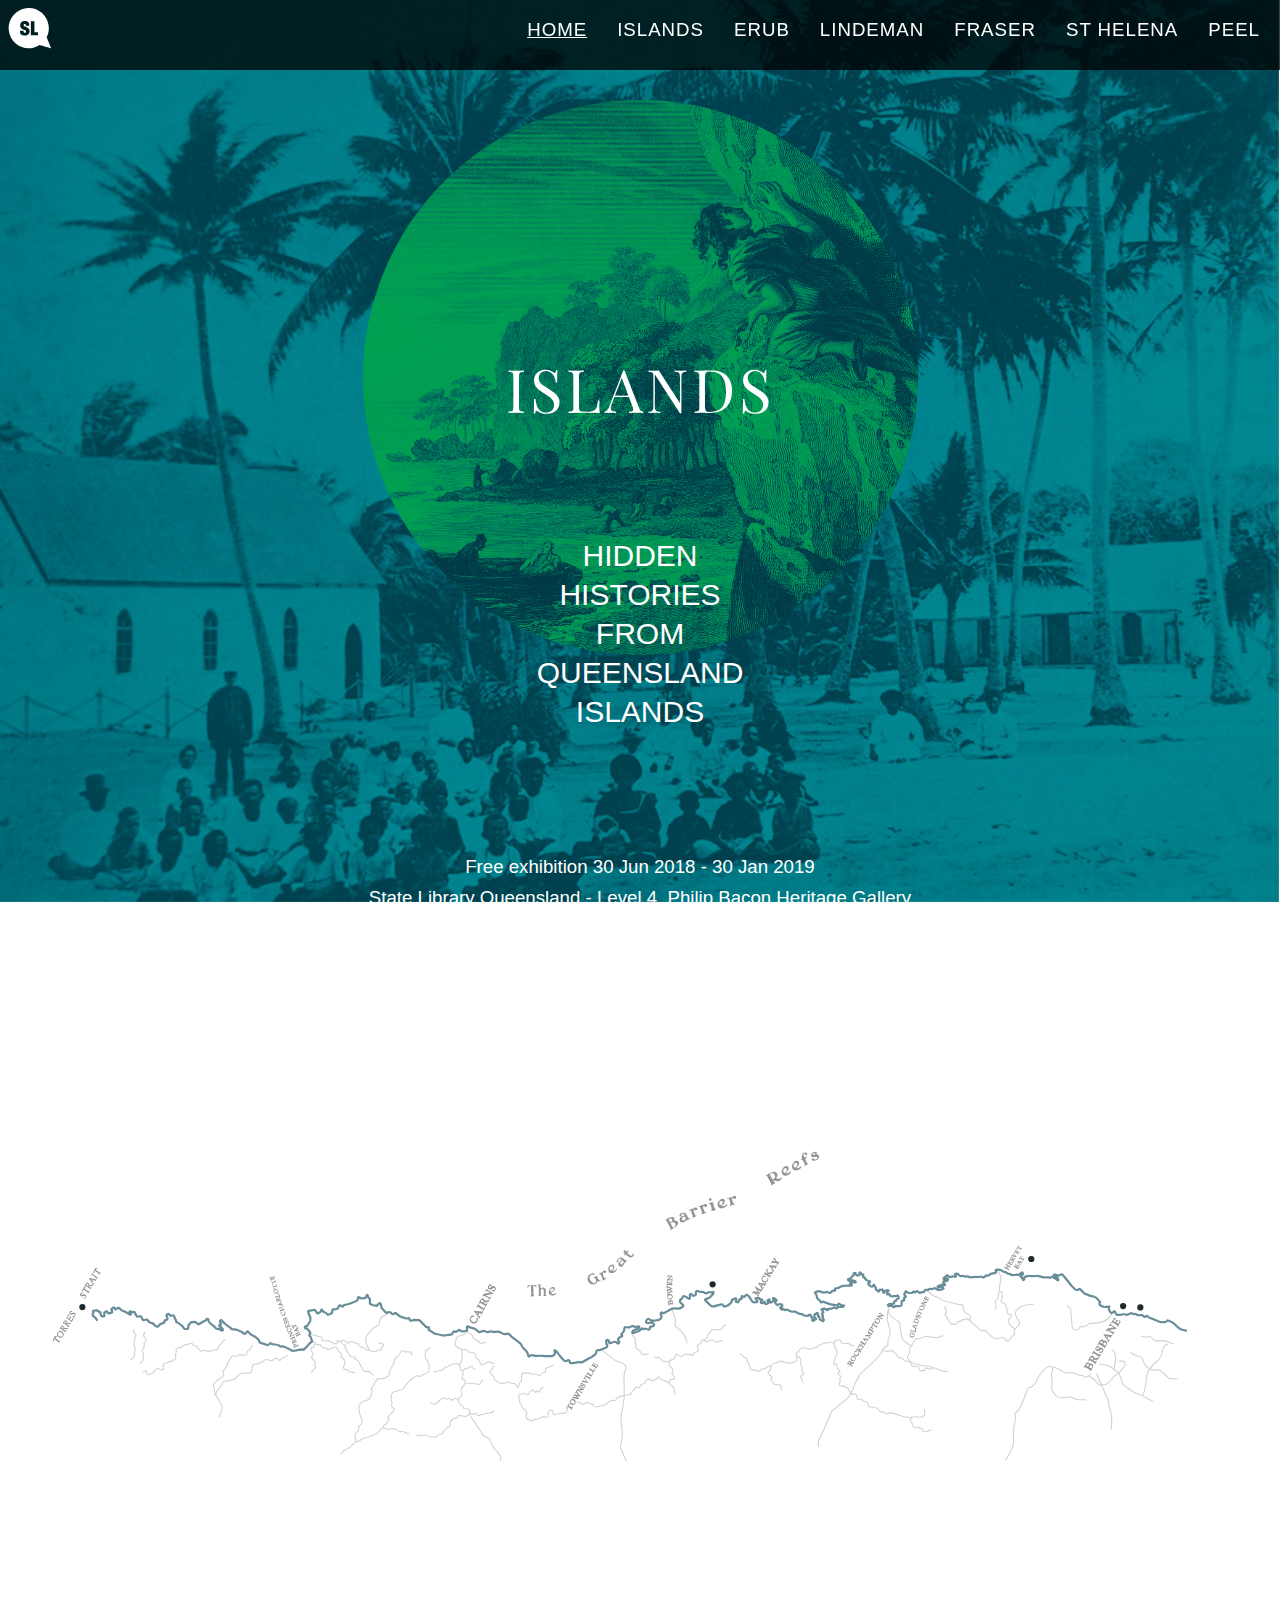
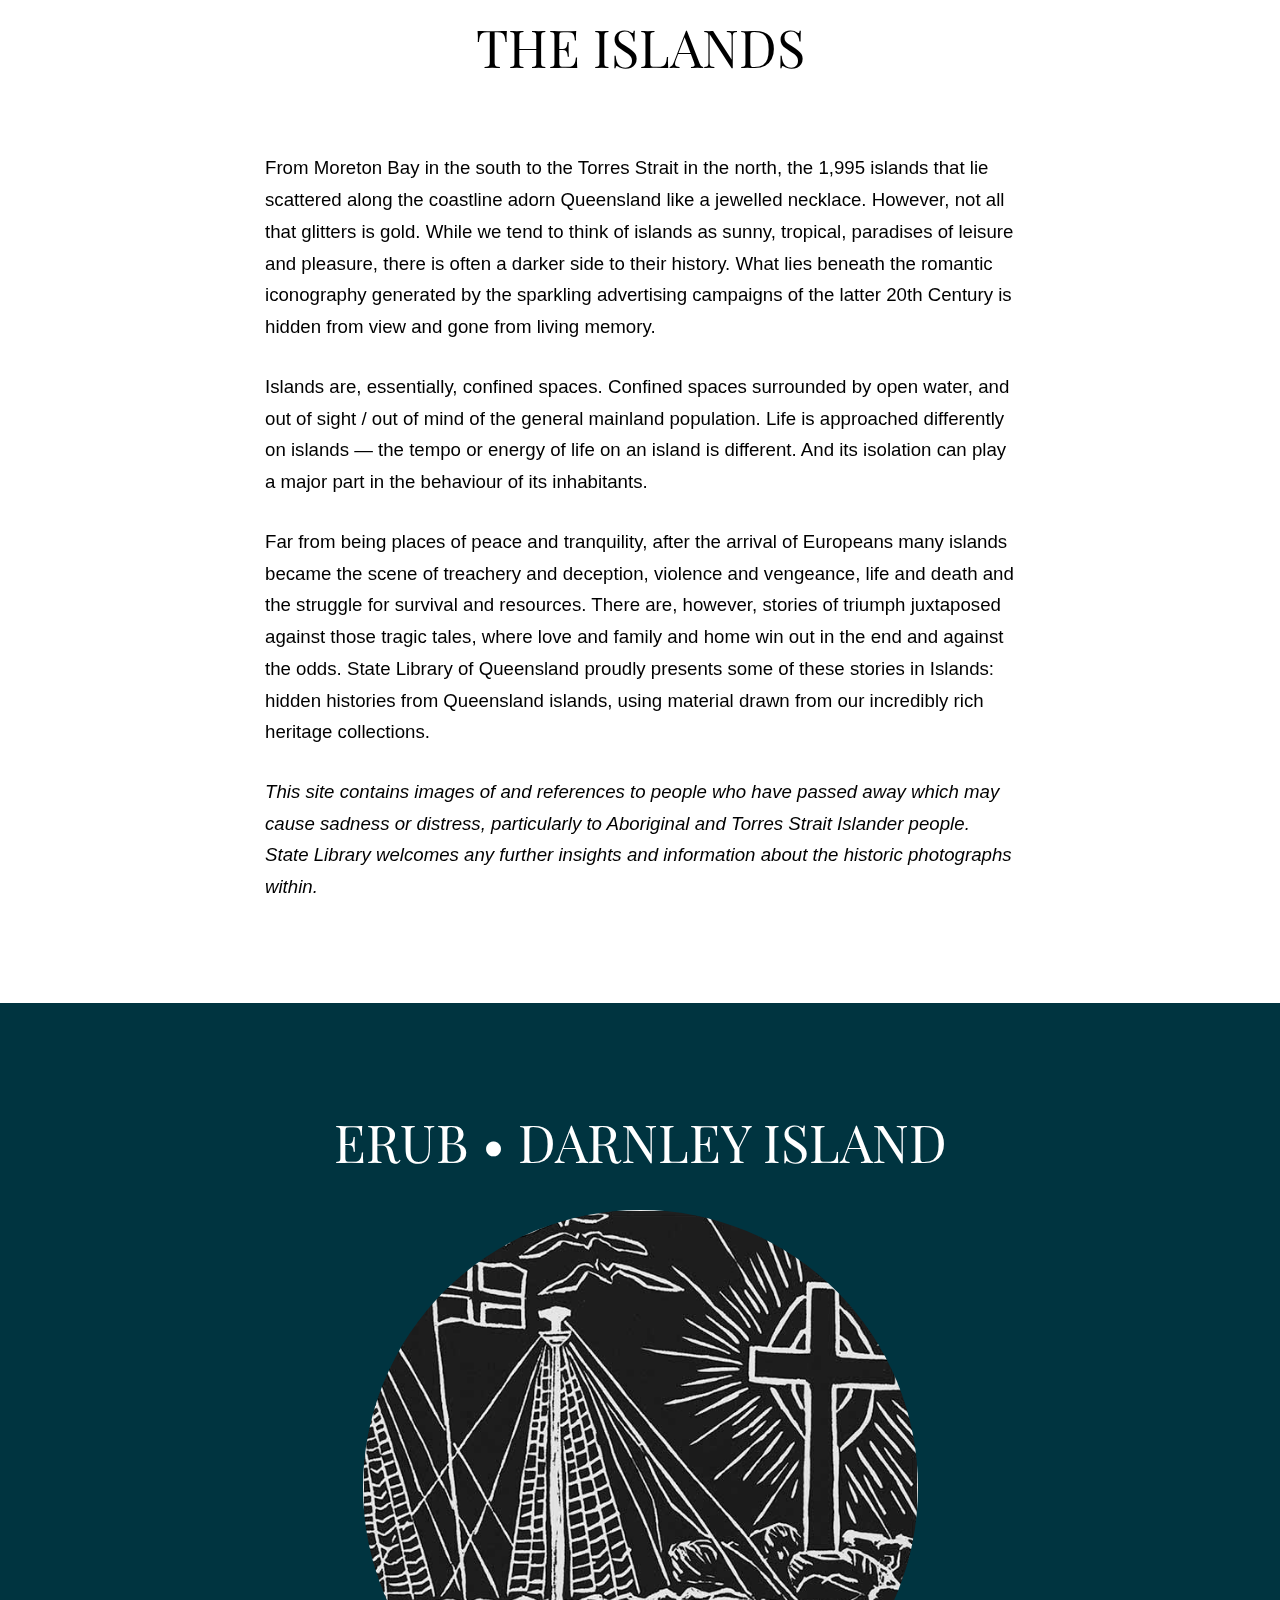
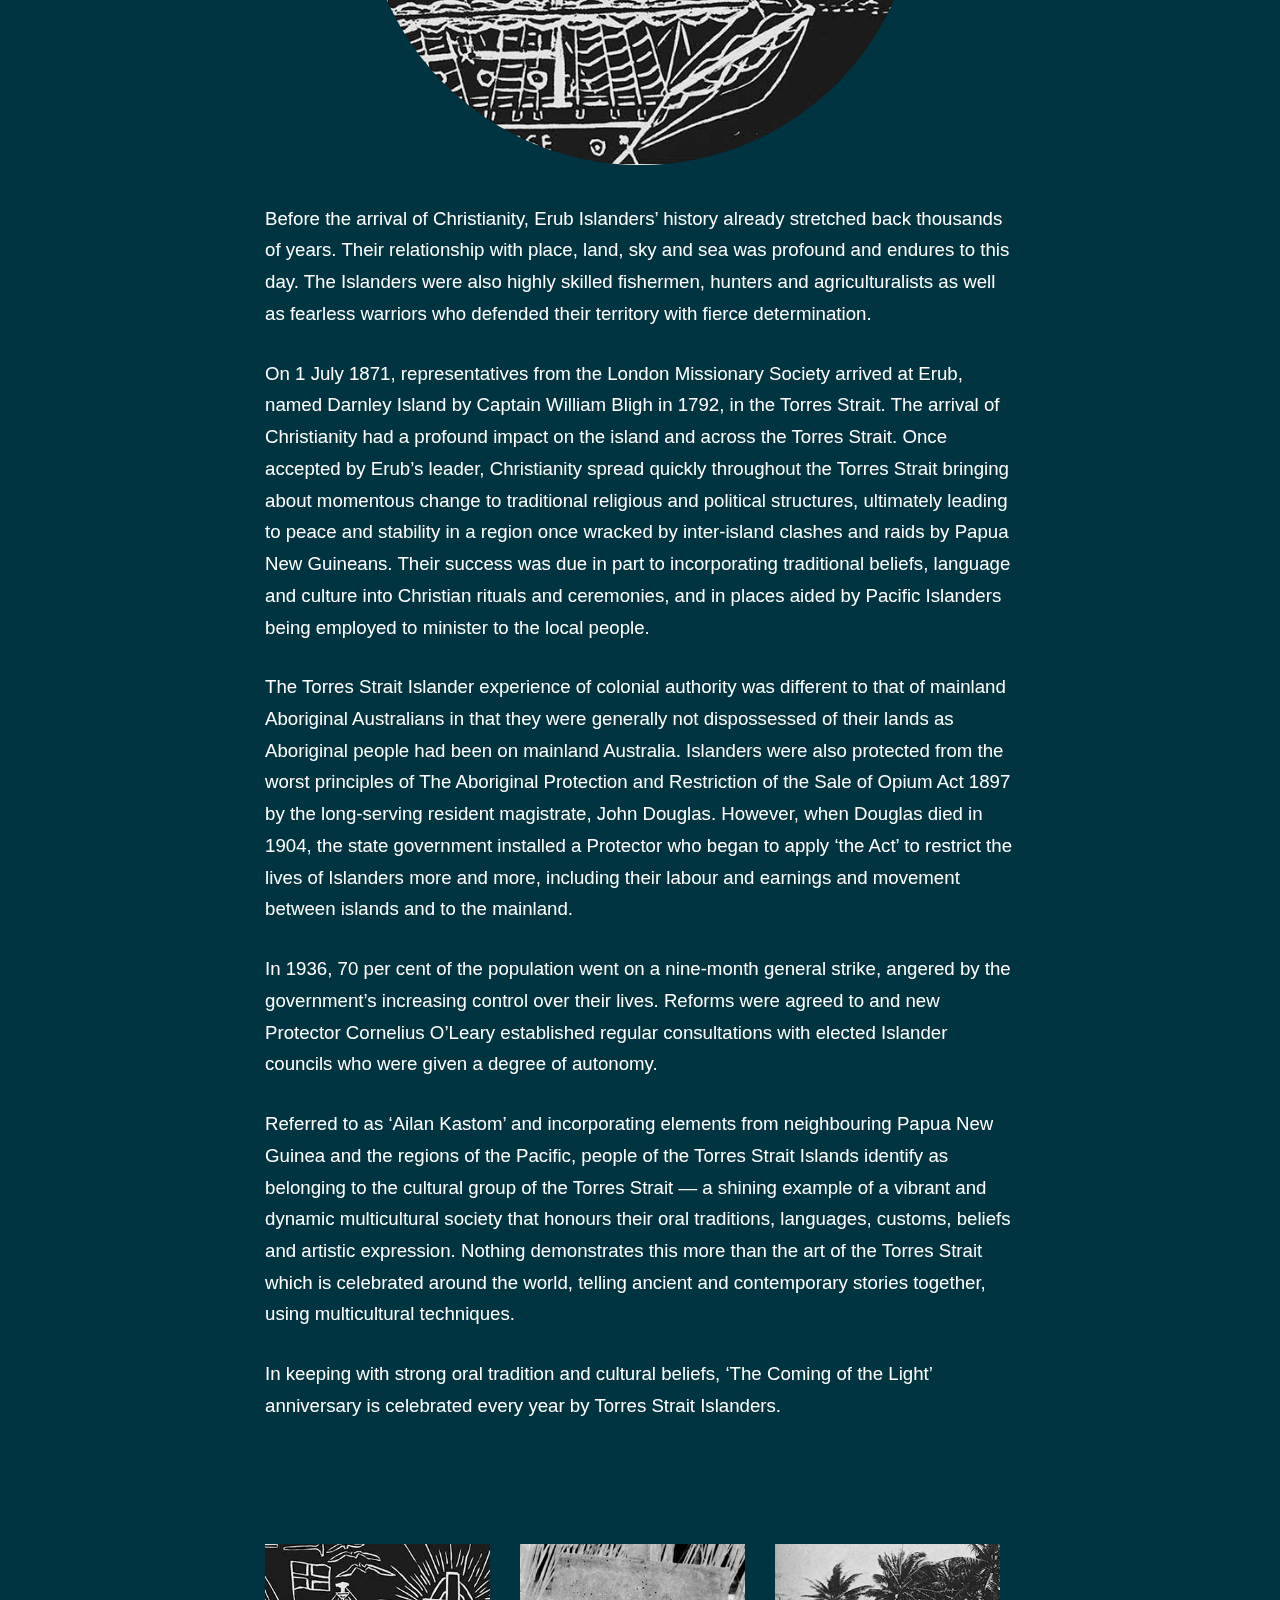
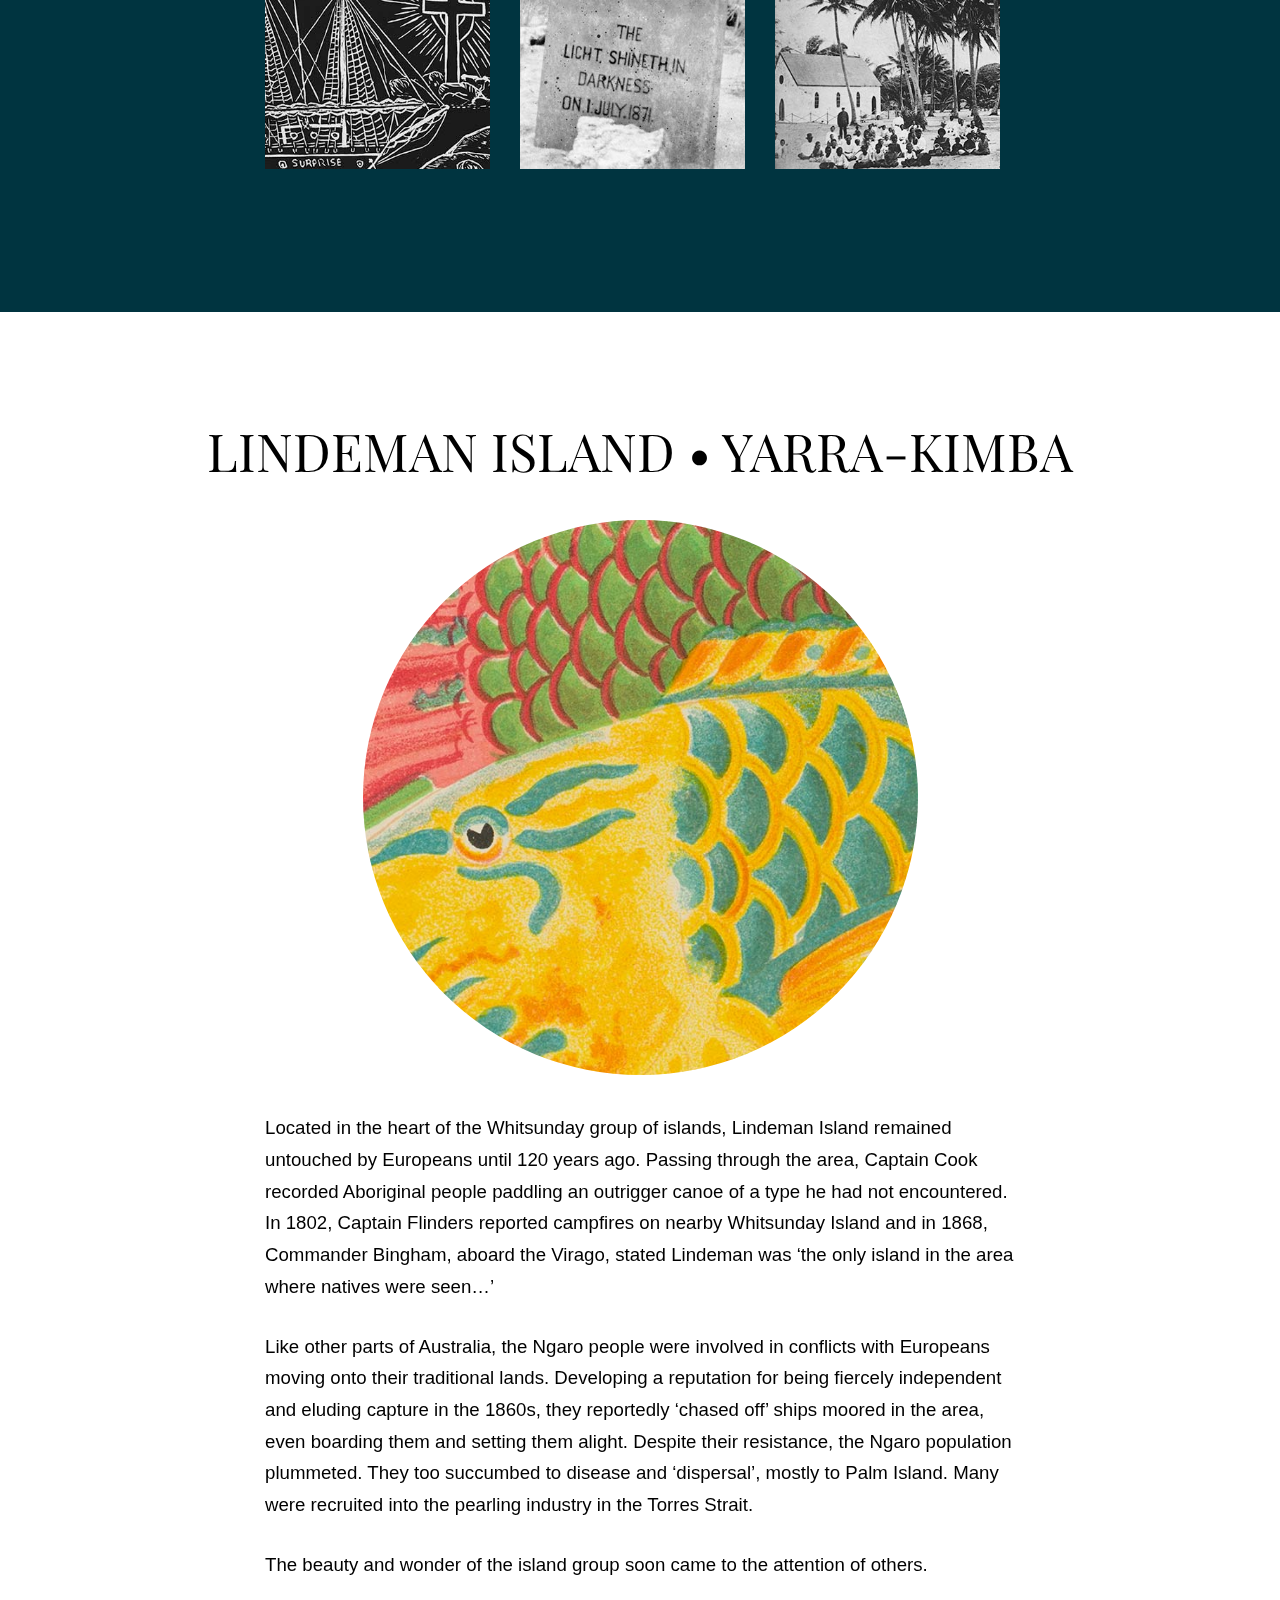
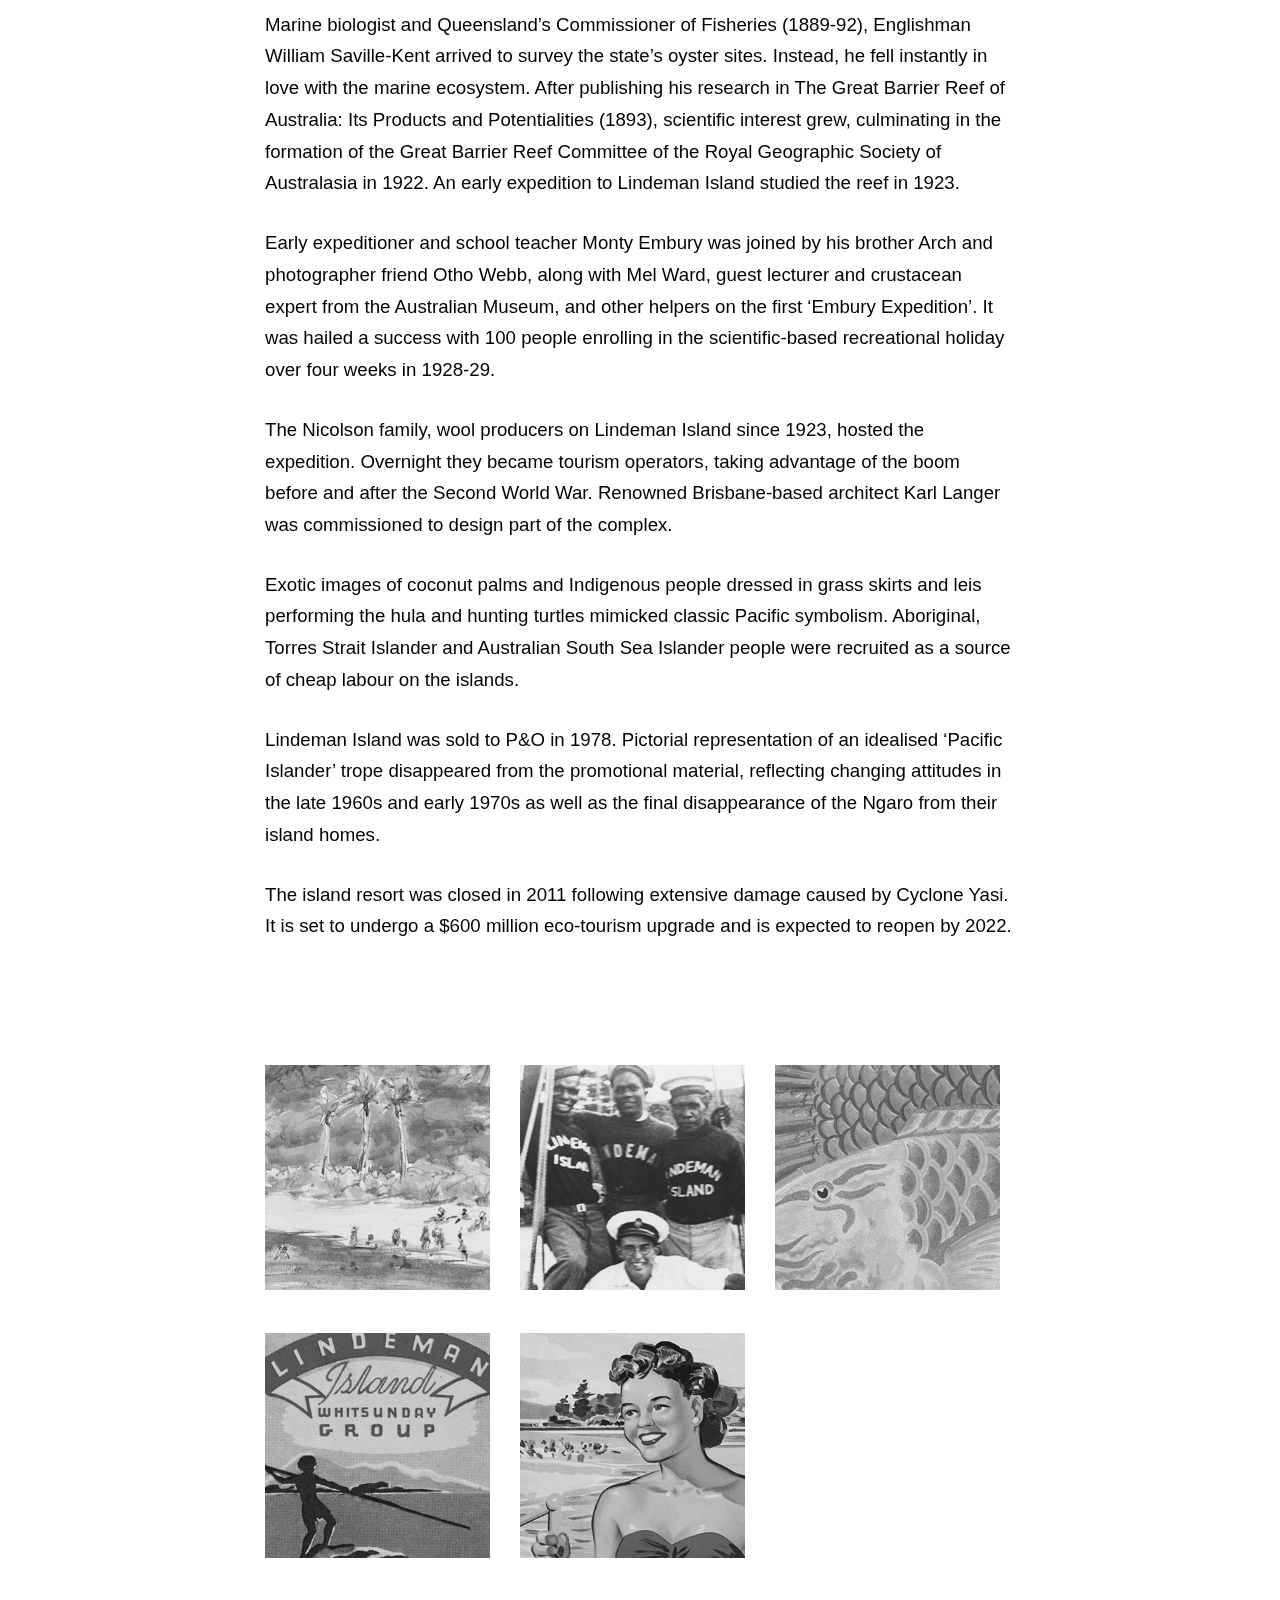
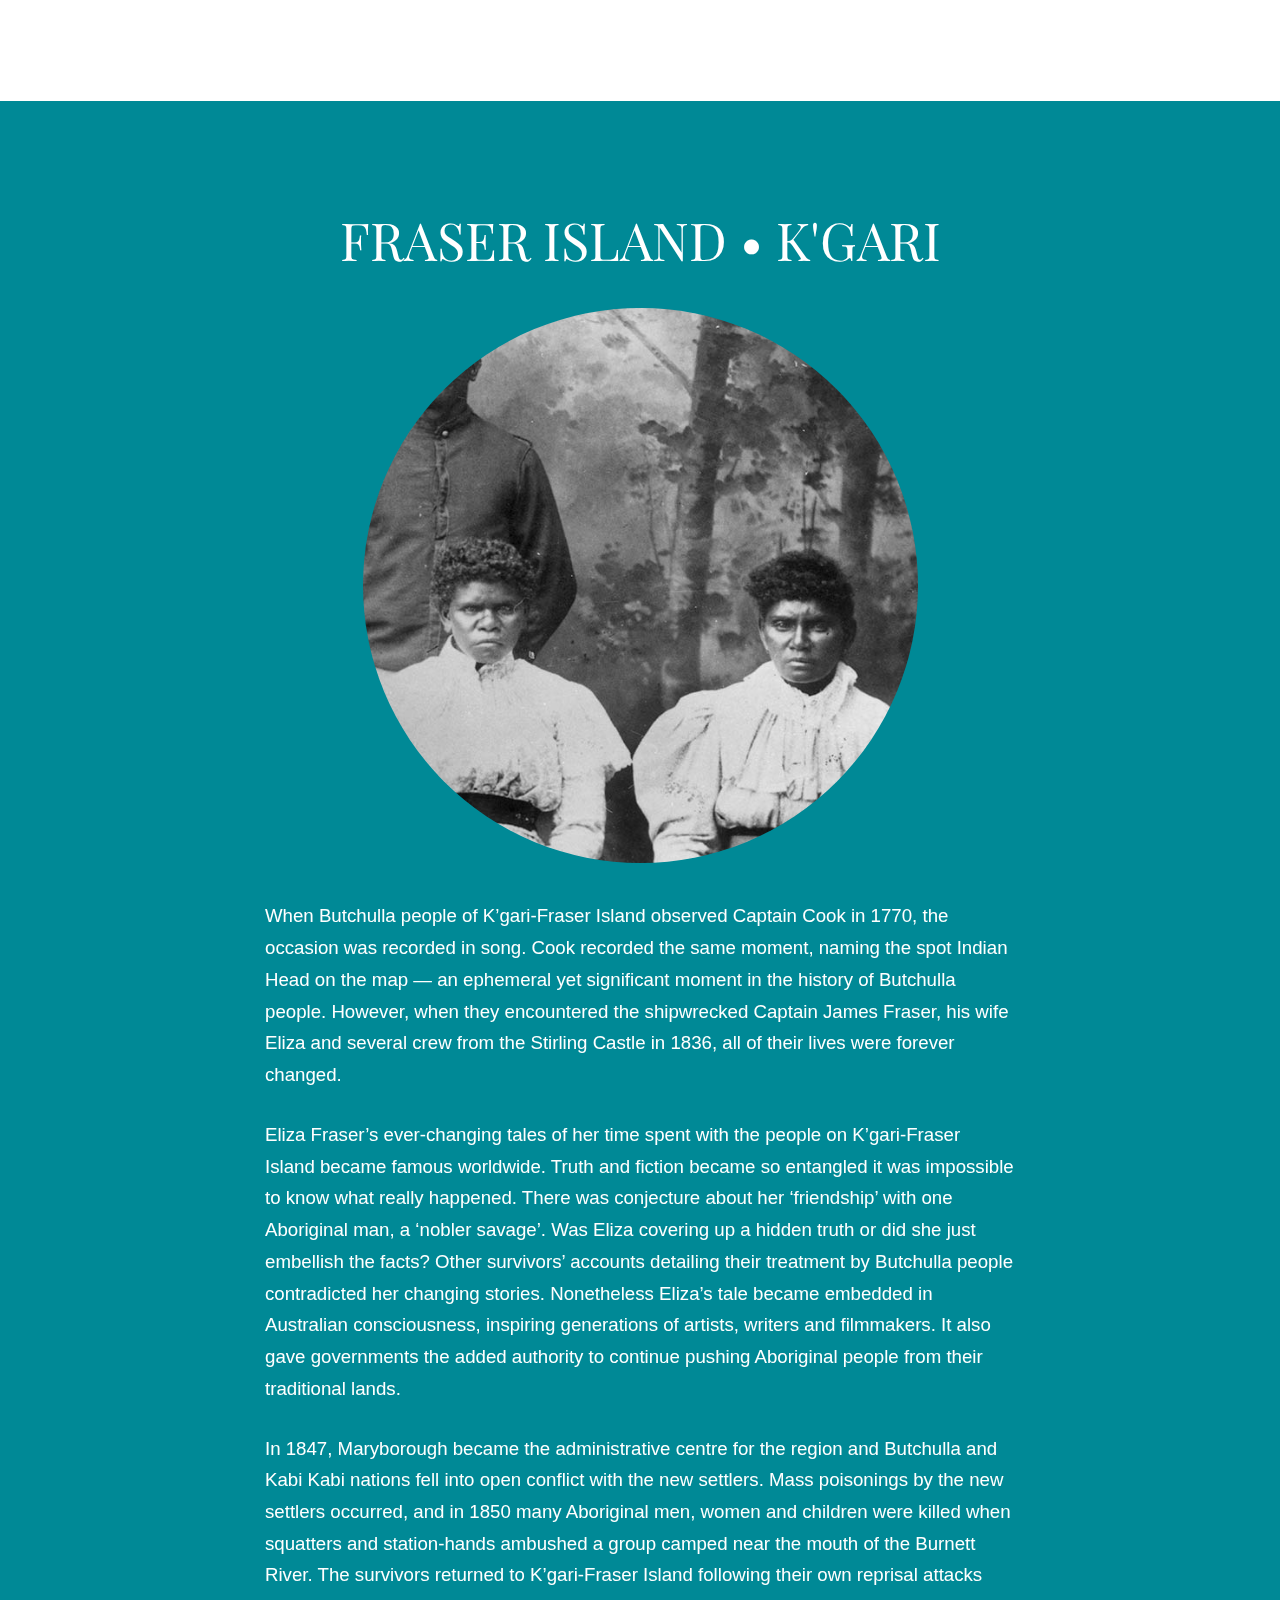
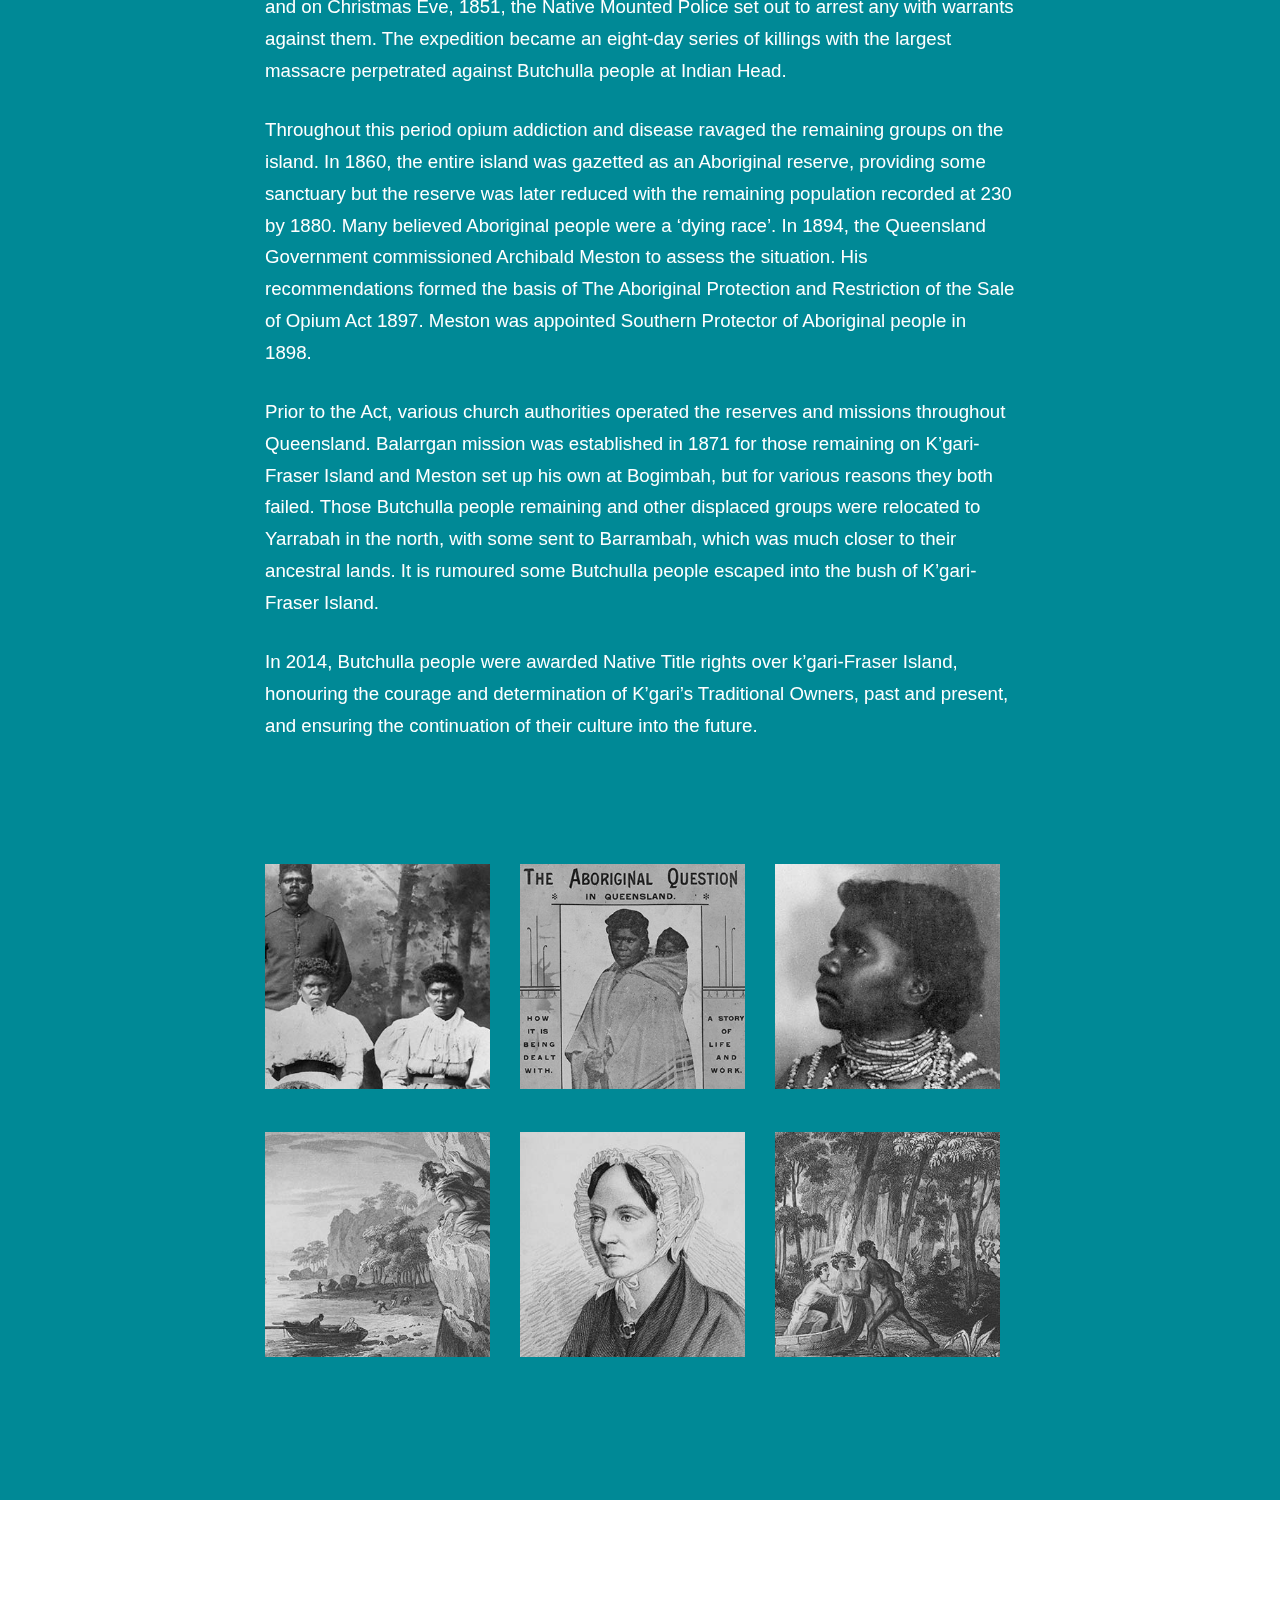
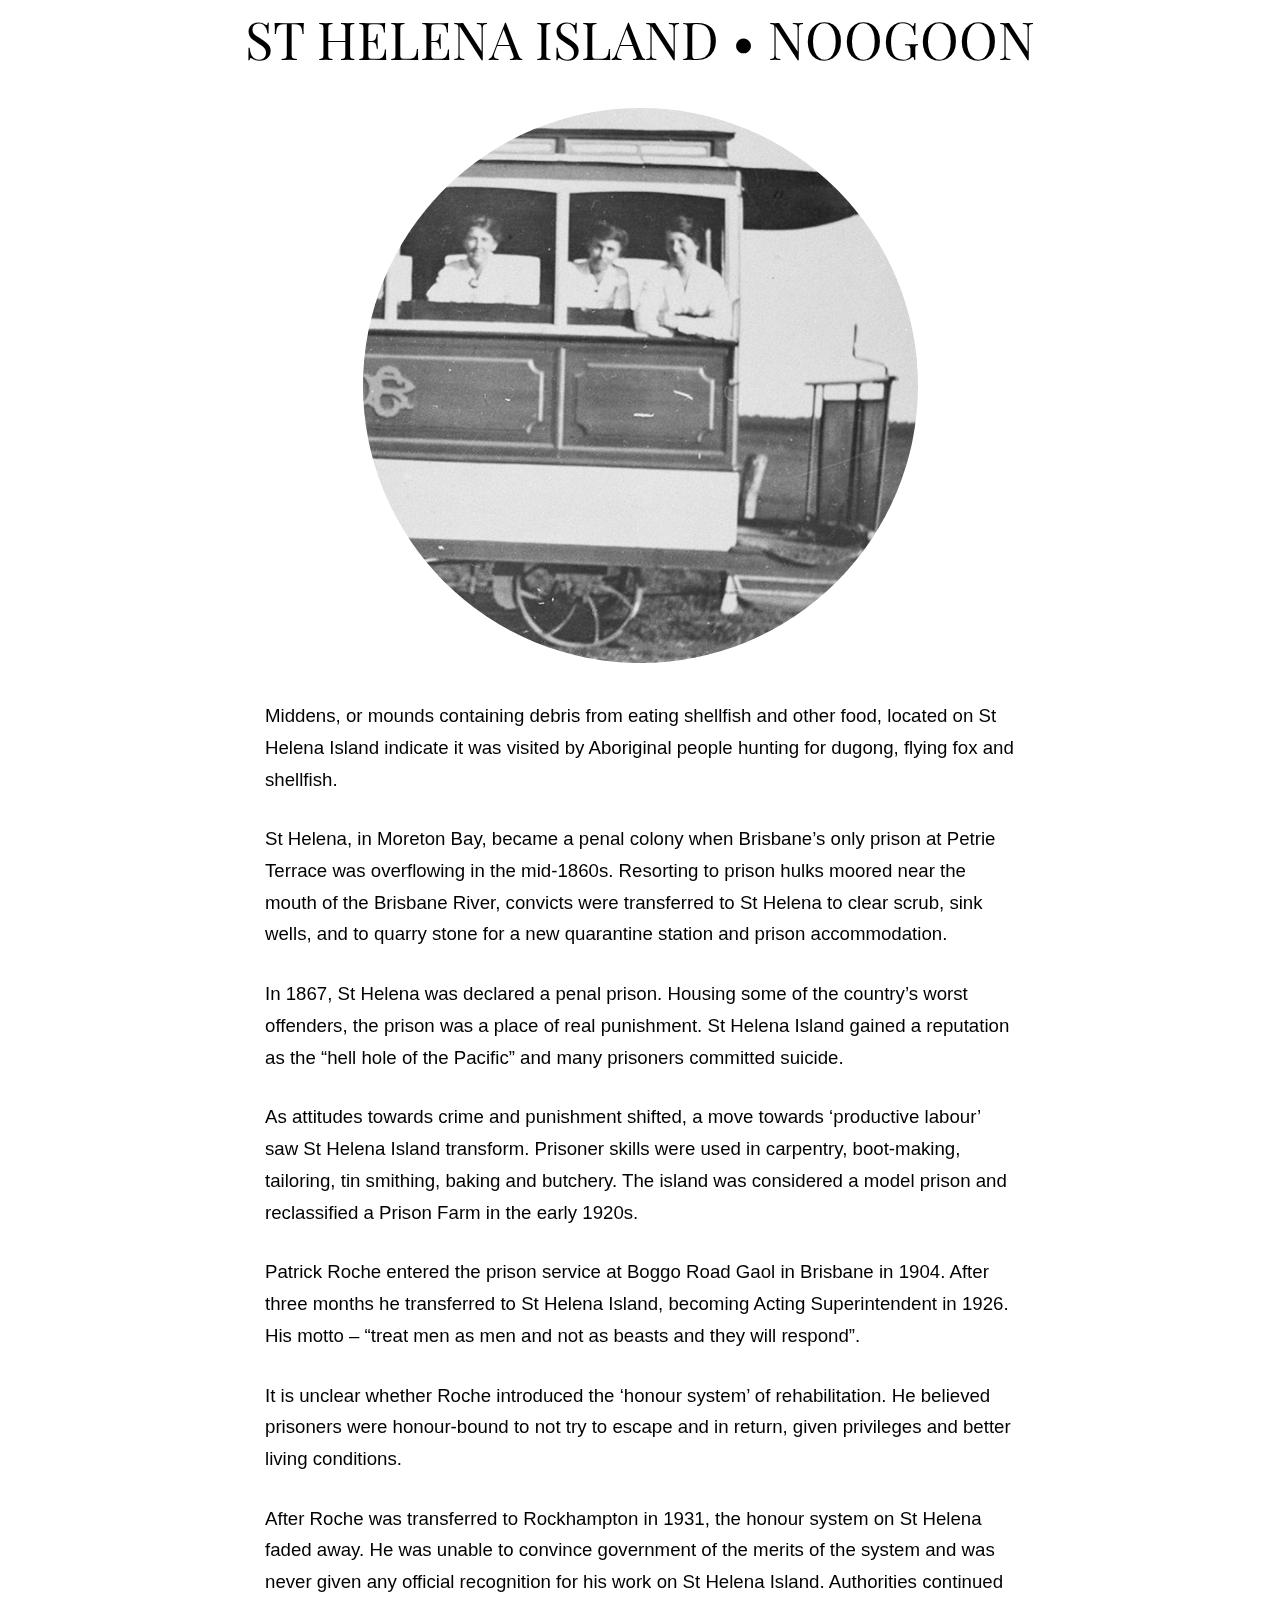
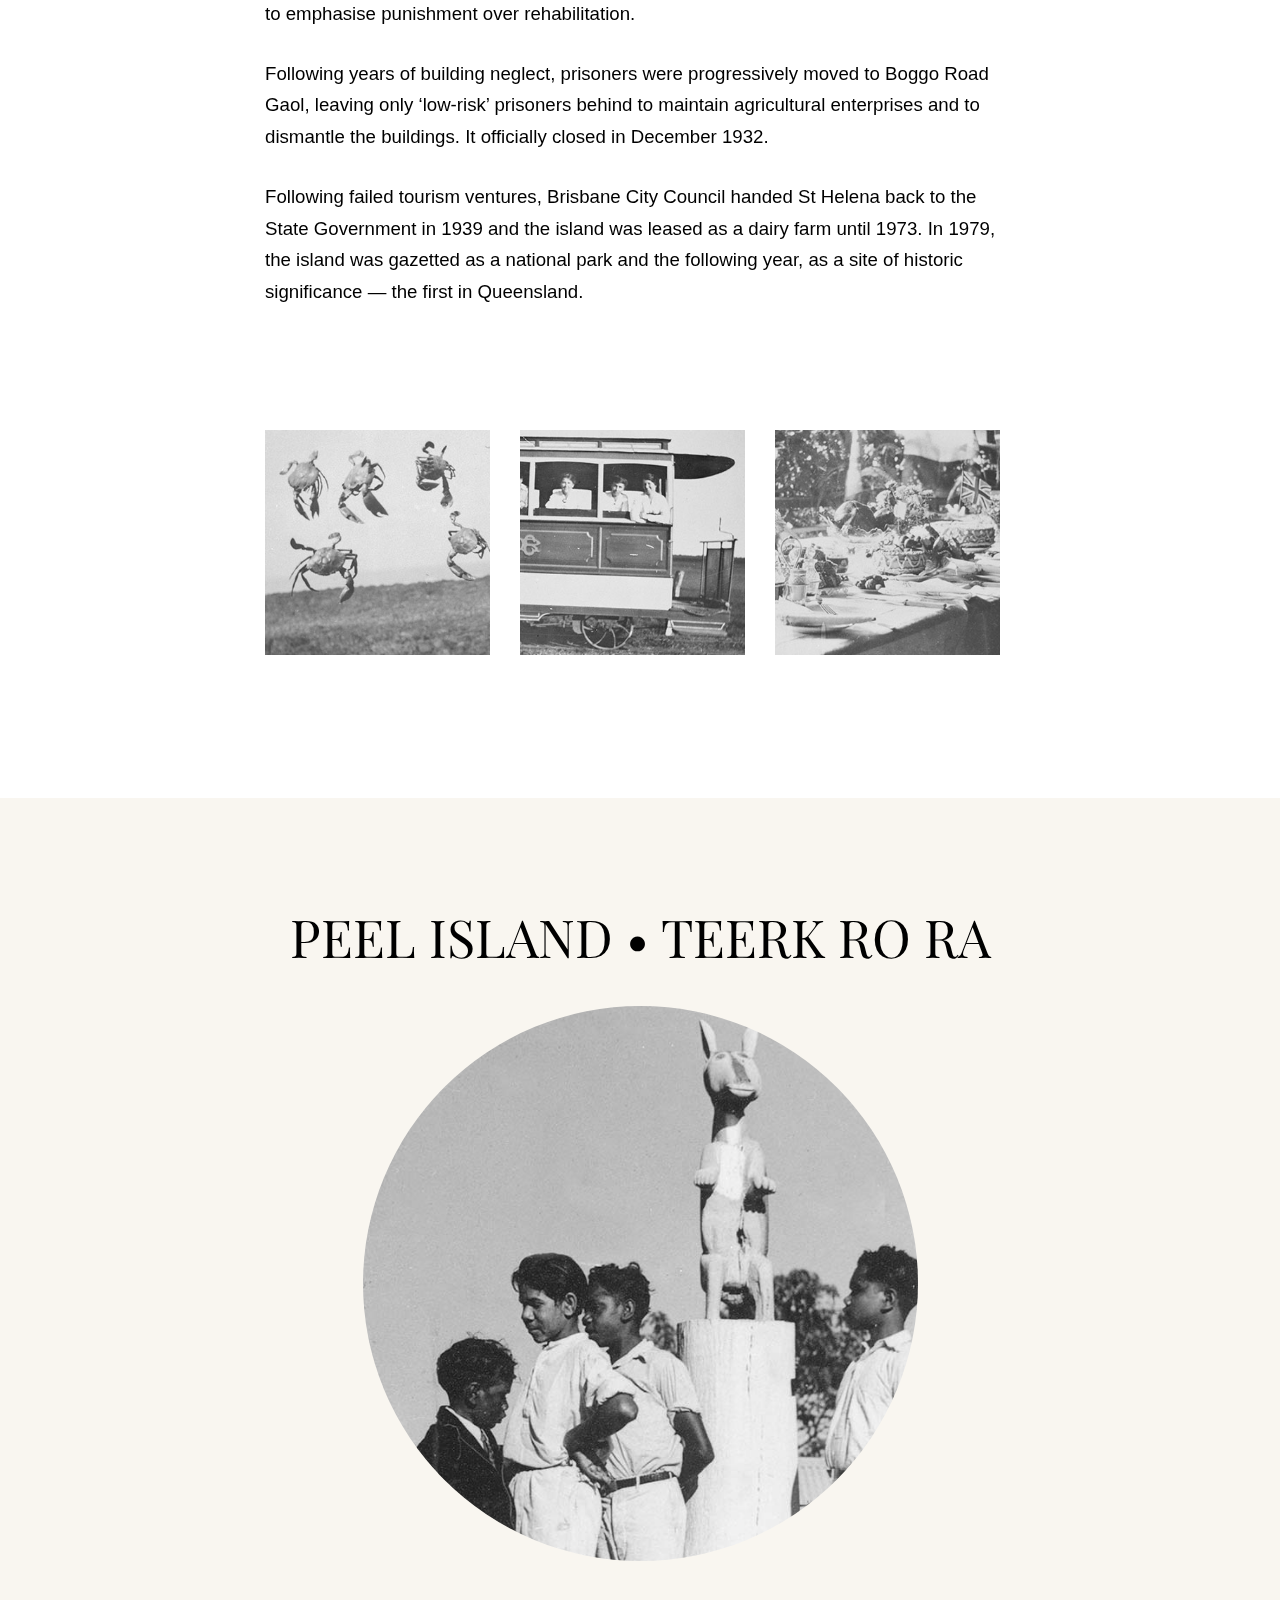
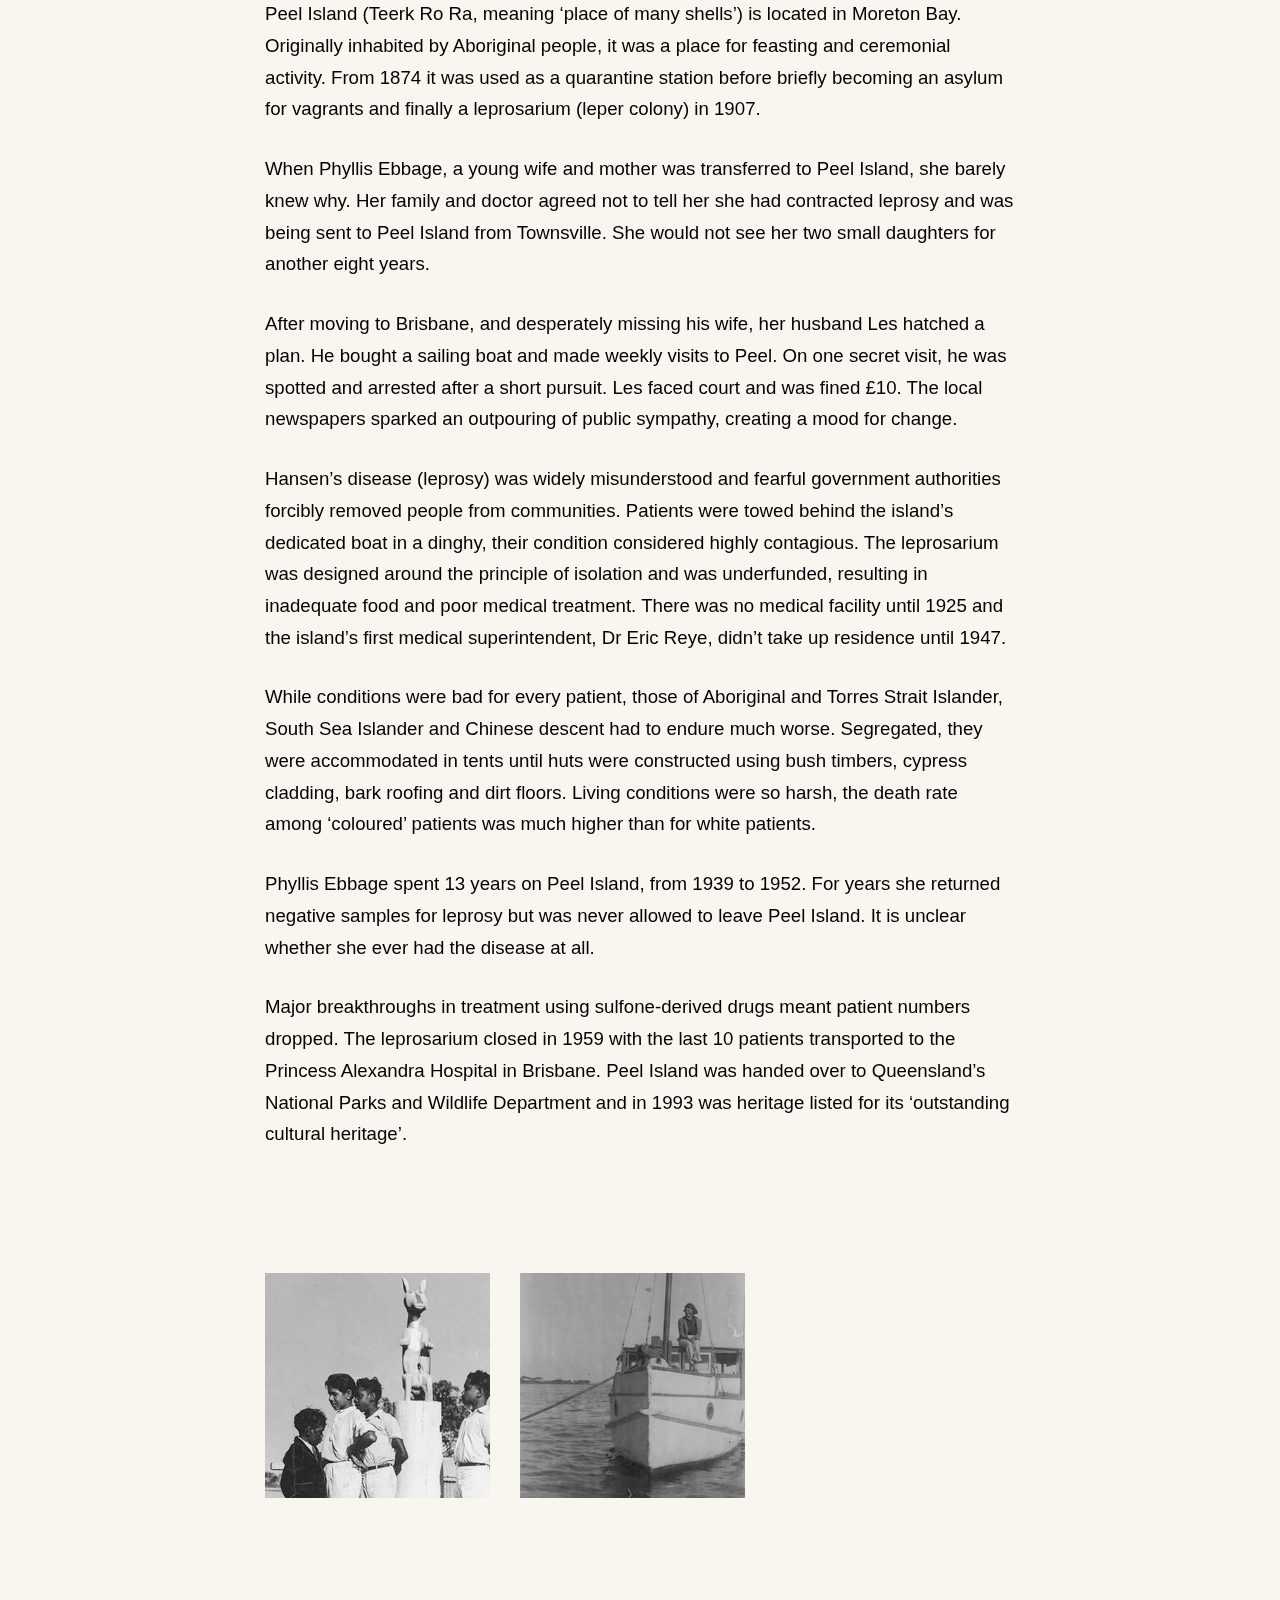
==== commit 004fb4e7: "Fixes from removing scripts" ====
--- a/index.html
+++ b/index.html
@@ -39,11 +39,11 @@
 <body>
     <header role="banner" id="header">
         <div class="container">
-            <nav class="navbar navbar-default">
+            <nav class="navbar navbar-default navbar-fixed-top">
                 <div class="navbar-header">
                     <!-- Mobile Toggle Menu Button --><a href="#" class="js-nav-toggle nav-toggle" data-toggle="collapse" data-target="#navbar" aria-expanded="false" aria-controls="navbar"><i></i></a>
                     <a href="#" data-nav-section="home">
-                        <svg id="slqmark-nav" width="50px" height="50px">
+                        <svg id="slqmark-nav" width="60px" height="60px">
                             <use class="slqmark-nav" href="#slqmark"></use>
                         </svg>
                     </a>
@@ -70,14 +70,16 @@
                 <div class="text-wrap">
                     <div class="text-inner">
                         <div class="row">
+                            <!--
                             <div class="col-md-5">
                                 <svg id="slqmark-header" width="80px" height="80px">
                                     <use class="slqmark-header" href="#slqmark"></use>
                                 </svg>
                             </div>
+-->
                             <div class="col-sm-8 col-sm-offset-2 col-xs-10 col-xs-offset-1 col-md-6 col-md-offset-3 text-center vis-id-block">
                                 <div class="vis-id-square">
-                                    <div class="vis-id-hero"> <img src="images/splash/islands-splash-hero@2x.jpg" width="100%" class="img-responsive" /> </div>
+                                    <div class="vis-id-hero"> <img src="images/splash/islands-splash-hero.jpg" srcset="images/splash/islands-splash-hero@0,25x.jpg 225w, images/splash/islands-splash-hero@0,5x.jpg 450w, images/splash/islands-splash-hero@2x.jpg 1800w" width="100%" class="img-responsive" /> </div>
                                     <h1 class="vis-id-title">Islands</h1> </div>
                                 <p class="vis-id-subtitle">HIDDEN HISTORIES FROM QUEENSLAND ISLANDS</p>
                             </div>
@@ -107,8 +109,8 @@
             <div class="container">
                 <div class="row">
                     <div class="col-sm-12  text-center">
-                        <h2 class="">The Islands</h2> </div>
-                    <div class="section-text col-sm-8 col-sm-offset-2 col-xs-12">
+                        <h2>The Islands</h2> </div>
+                    <div class="col-sm-8 col-sm-offset-2 col-xs-12 island-text">
                         <p>From Moreton Bay in the south to the Torres Strait in the north, the 1,995 islands that lie scattered along the coastline adorn Queensland like a jewelled necklace. However, not all that glitters is gold. While we tend to think of islands as sunny, tropical, paradises of leisure and pleasure, there is often a darker side to their history. What lies beneath the romantic iconography generated by the sparkling advertising campaigns of the latter 20th Century is hidden from view and gone from living memory.</p>
                         <p>Islands are, essentially, confined spaces. Confined spaces surrounded by open water, and out of sight / out of mind of the general mainland population. Life is approached differently on islands — the tempo or energy of life on an island is different. And its isolation can play a major part in the behaviour of its inhabitants.</p>
                         <p>Far from being places of peace and tranquility, after the arrival of Europeans many islands became the scene of treachery and deception, violence and vengeance, life and death and the struggle for survival and resources. There are, however, stories of triumph juxtaposed against those tragic tales, where love and family and home win out in the end and against the odds. State Library of Queensland proudly presents some of these stories in Islands: hidden histories from Queensland islands, using material drawn from our incredibly rich heritage collections.</p> <i>This site contains images of and references to people who have passed away which may cause sadness or distress, particularly to Aboriginal and Torres Strait Islander people.
@@ -120,7 +122,7 @@
             <div class="container">
                 <div class="row">
                     <div class="col-md-12 text-center">
-                        <h2 class="">Erub &bull; Darnley Island</h2> </div>
+                        <h2>Erub &bull; Darnley Island</h2> </div>
                     <div class="col-sm-6 col-sm-offset-3 text-center island-hero-img"> <img src="images/erub/erub01-thumb@2x.jpg" width="100%" class="img-responsive" /> </div>
                     <div class="col-sm-8 col-sm-offset-2 col-xs-12 island-text">
                         <p>Before the arrival of Christianity, Erub Islanders’ history already stretched back thousands of years. Their relationship with place, land, sky and sea was profound and endures to this day. The Islanders were also highly skilled fishermen, hunters and agriculturalists as well as fearless warriors who defended their territory with fierce determination.</p>
@@ -162,7 +164,7 @@
             <div class="container">
                 <div class="row">
                     <div class="col-md-12 text-center">
-                        <h2 class="">Lindeman Island &bull; Yarra-Kimba</h2> </div>
+                        <h2>Lindeman Island &bull; Yarra-Kimba</h2> </div>
                     <div class="col-sm-6 col-sm-offset-3 text-center island-hero-img"> <img src="images/lindeman/lindeman03-thumb@2x.jpg" width="100%" class="img-responsive" /> </div>
                     <div class="col-sm-8 col-sm-offset-2 col-xs-12 island-text">
                         <p>Located in the heart of the Whitsunday group of islands, Lindeman Island remained untouched by Europeans until 120 years ago. Passing through the area, Captain Cook recorded Aboriginal people paddling an outrigger canoe of a type he had not encountered. In 1802, Captain Flinders reported campfires on nearby Whitsunday Island and in 1868, Commander Bingham, aboard the Virago, stated Lindeman was ‘the only island in the area where natives were seen…’</p>
@@ -221,7 +223,7 @@
             <div class="container">
                 <div class="row">
                     <div class="col-md-12 text-center">
-                        <h2 class="">Fraser Island &bull; K'Gari</h2> </div>
+                        <h2>Fraser Island &bull; K'Gari</h2> </div>
                     <div class="col-sm-6 col-sm-offset-3 text-center island-hero-img"> <img src="images/fraser/fraser01-thumb@2x.jpg" width="100%" class="img-responsive" /> </div>
                     <div class="col-sm-8 col-sm-offset-2 col-xs-12 island-text">
                         <p>When Butchulla people of K’gari-Fraser Island observed Captain Cook in 1770, the occasion was recorded in song. Cook recorded the same moment, naming the spot Indian Head on the map — an ephemeral yet significant moment in the history of Butchulla people. However, when they encountered the shipwrecked Captain James Fraser, his wife Eliza and several crew from the Stirling Castle in 1836, all of their lives were forever changed.</p>
@@ -284,7 +286,7 @@
             <div class="container">
                 <div class="row">
                     <div class="col-md-12 text-center">
-                        <h2 class="">ST Helena Island &bull; Noogoon</h2> </div>
+                        <h2>ST Helena Island &bull; Noogoon</h2> </div>
                     <div class="col-sm-6 col-sm-offset-3 text-center island-hero-img"> <img src="images/helena/helena02-thumb@2x.jpg" width="100%" class="img-responsive" /></div>
                     <div class="col-sm-8 col-sm-offset-2 col-xs-12 island-text">
                         <p>Middens, or mounds containing debris from eating shellfish and other food, located on St Helena Island indicate it was visited by Aboriginal people hunting for dugong, flying fox and shellfish.</p>
@@ -329,7 +331,7 @@
             <div class="container">
                 <div class="row">
                     <div class="col-md-12 text-center">
-                        <h2 class="">Peel Island &bull; Teerk Ro Ra</h2> </div>
+                        <h2>Peel Island &bull; Teerk Ro Ra</h2> </div>
                     <div class="col-sm-6 col-sm-offset-3 text-center island-hero-img"> <img src="images/peel/peel01-thumb@2x.jpg" width="100%" class="img-responsive" /> </div>
                     <div class="col-sm-8 col-sm-offset-2 col-xs-12 island-text">
                         <p>Peel Island (Teerk Ro Ra, meaning ‘place of many shells’) is located in Moreton Bay. Originally inhabited by Aboriginal people, it was a place for feasting and ceremonial activity. From 1874 it was used as a quarantine station before briefly becoming an asylum for vagrants and finally a leprosarium (leper colony) in 1907.</p>
@@ -376,7 +378,7 @@
                 <div class="col-sm-12 text-center">
                     <h2 class="to-animate">Learning</h2>
                     <div class="row">
-                        <div class="col-md-12 subtext to-animate section_text">
+                        <div class="col-md-12 subtext to-animate section-text">
                             
                             <div id="learning-notes-1" class="col-sm-3 col-sm-offset-2  learning-notes-container"> <img src="images/Our_Sporting_Greats_Resource_List.jpg" class="img-responsive learning-notes-image" width="100%" alt="Resource Kit" />
                                 <h3 class="learning-notes-heading">Resource Kit</h3> <a href="Our_Sporting_Greats_Resource_List.pdf" target="_blank" class="btn btn-primary">Download PDF</a>
@@ -395,22 +397,18 @@
 -->
     </main>
     <footer>
-        <div id="footer" class="footer-container container">
-            <div class="pull-left footer_menu">
-                <ul class="footer_menu_list">
-                    <li> <a class="footer_item" href="http://www.slq.qld.gov.au/">SLQ website</a> </li>
-                    <li> <a class="footer_item" href="http://www.slq.qld.gov.au/about-us/contact-us">Contact Us</a> </li>
-                    <li> <a class="footer_item" href="http://www.slq.qld.gov.au/home/copyright">Copyright</a> </li>
-                    <li> <a class="footer_item" href="http://www.slq.qld.gov.au/home/disclaimer">Disclaimer</a> </li>
-                    <li> <a class="footer_item" href="http://www.slq.qld.gov.au/home/privacy">Privacy</a> </li>
-                    <li> <a class="footer_item" href="http://www.slq.qld.gov.au/about-us/corporate/rti">Right to information</a> </li>
-                </ul>
-            </div>
-            <div class="slq_logo lockedLogo pull-right">
-                <a href="http://www.slq.qld.gov.au" target="_blank"> <img src="images/slq_logo.png" title="State Library of Queensland" alt="State Library of Queensland" width="102px"> </a>
-                <a href="http://www.qld.gov.au" target="_blank"> <img src="images/gov_logo.png" title="Queensland Government" alt="Queensland Government" width="98px"> </a>
-            </div>
+        <div id="logos">
+            <a href="http://www.slq.qld.gov.au"> <img id="footerLogo" src="images/logoSlq.svg" title="State Library of Queensland" alt="State Library of Queensland logo"></a>
+            <a href="http://www.qld.gov.au"> <img src="images/logoGov.svg" title="Queensland Government" alt="Queensland Government logo"> </a>
         </div>
+        <ul>
+            <li><a href="http://www.slq.qld.gov.au" title="SLQ website">SLQ website</a></li>
+            <li><a href="http://www.slq.qld.gov.au/about-us/contact-us" title="Contact us">Contact Us</a></li>
+            <li><a href="http://www.slq.qld.gov.au/home/copyright" title="Copyright">Copyright</a></li>
+            <li><a href="http://www.slq.qld.gov.au/home/disclaimer" title="Disclaimer">Disclaimer</a></li>
+            <li><a href="http://www.slq.qld.gov.au/home/privacy" title="Privacy">Privacy</a></li>
+            <li><a href="http://www.slq.qld.gov.au/about-us/corporate/rti" title="Right to information">Right to information</a></li>
+        </ul>
     </footer>
     <svg display="none">
         <symbol id="slqmark" viewbox="0 0 50 50">
@@ -429,12 +427,11 @@
     <script src="https://ajax.googleapis.com/ajax/libs/jquery/1.12.4/jquery.min.js"></script>
     <!-- Bootstrap -->
     <script src="js/bootstrap.min.js"></script>
-    <!-- References: https://github.com/fancyapps/fancyBox --
-    <link rel="stylesheet" href="https://cdnjs.cloudflare.com/ajax/libs/fancybox/2.1.5/jquery.fancybox.min.css" media="screen"> -->
+    <!-- References: https://github.com/fancyapps/fancyBox -->
+    <link rel="stylesheet" href="https://cdnjs.cloudflare.com/ajax/libs/fancybox/2.1.5/jquery.fancybox.min.css" media="screen">
     <script src="https://cdnjs.cloudflare.com/ajax/libs/fancybox/2.1.5/jquery.fancybox.min.js"></script>
     <!-- Main JS (Do not remove) -->
-    <!--
-    <script src="js/main.js"></script>-->
+    <script src="js/main.js"></script>
     <script src="js/map.js"></script>
 </body>
 
--- a/css/style.css
+++ b/css/style.css
@@ -22,7 +22,9 @@
 /* Components */
 
 @import url("gallery.css");
-@import url("fancybox.css");
+
+/*@import url("fancybox.css");*/
+
 @import url("video.css");
 @import url("animation.css");
 
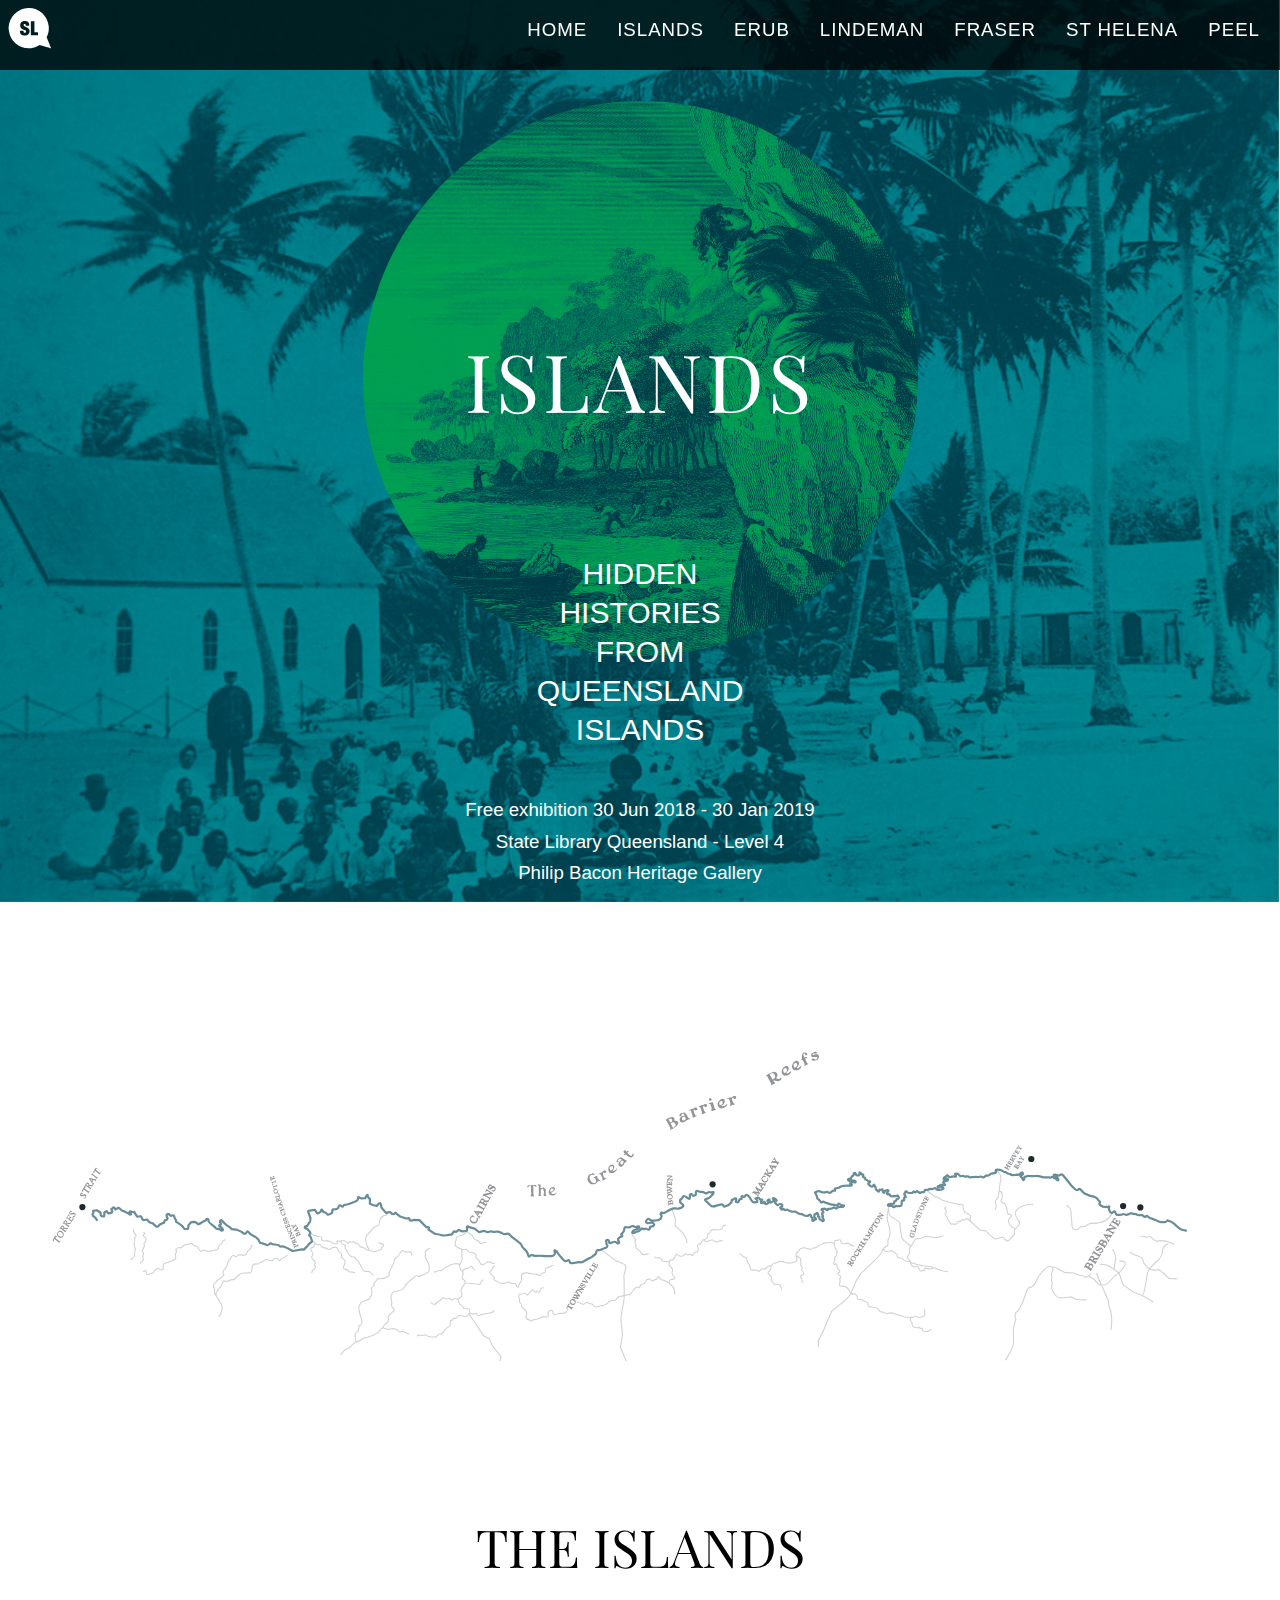
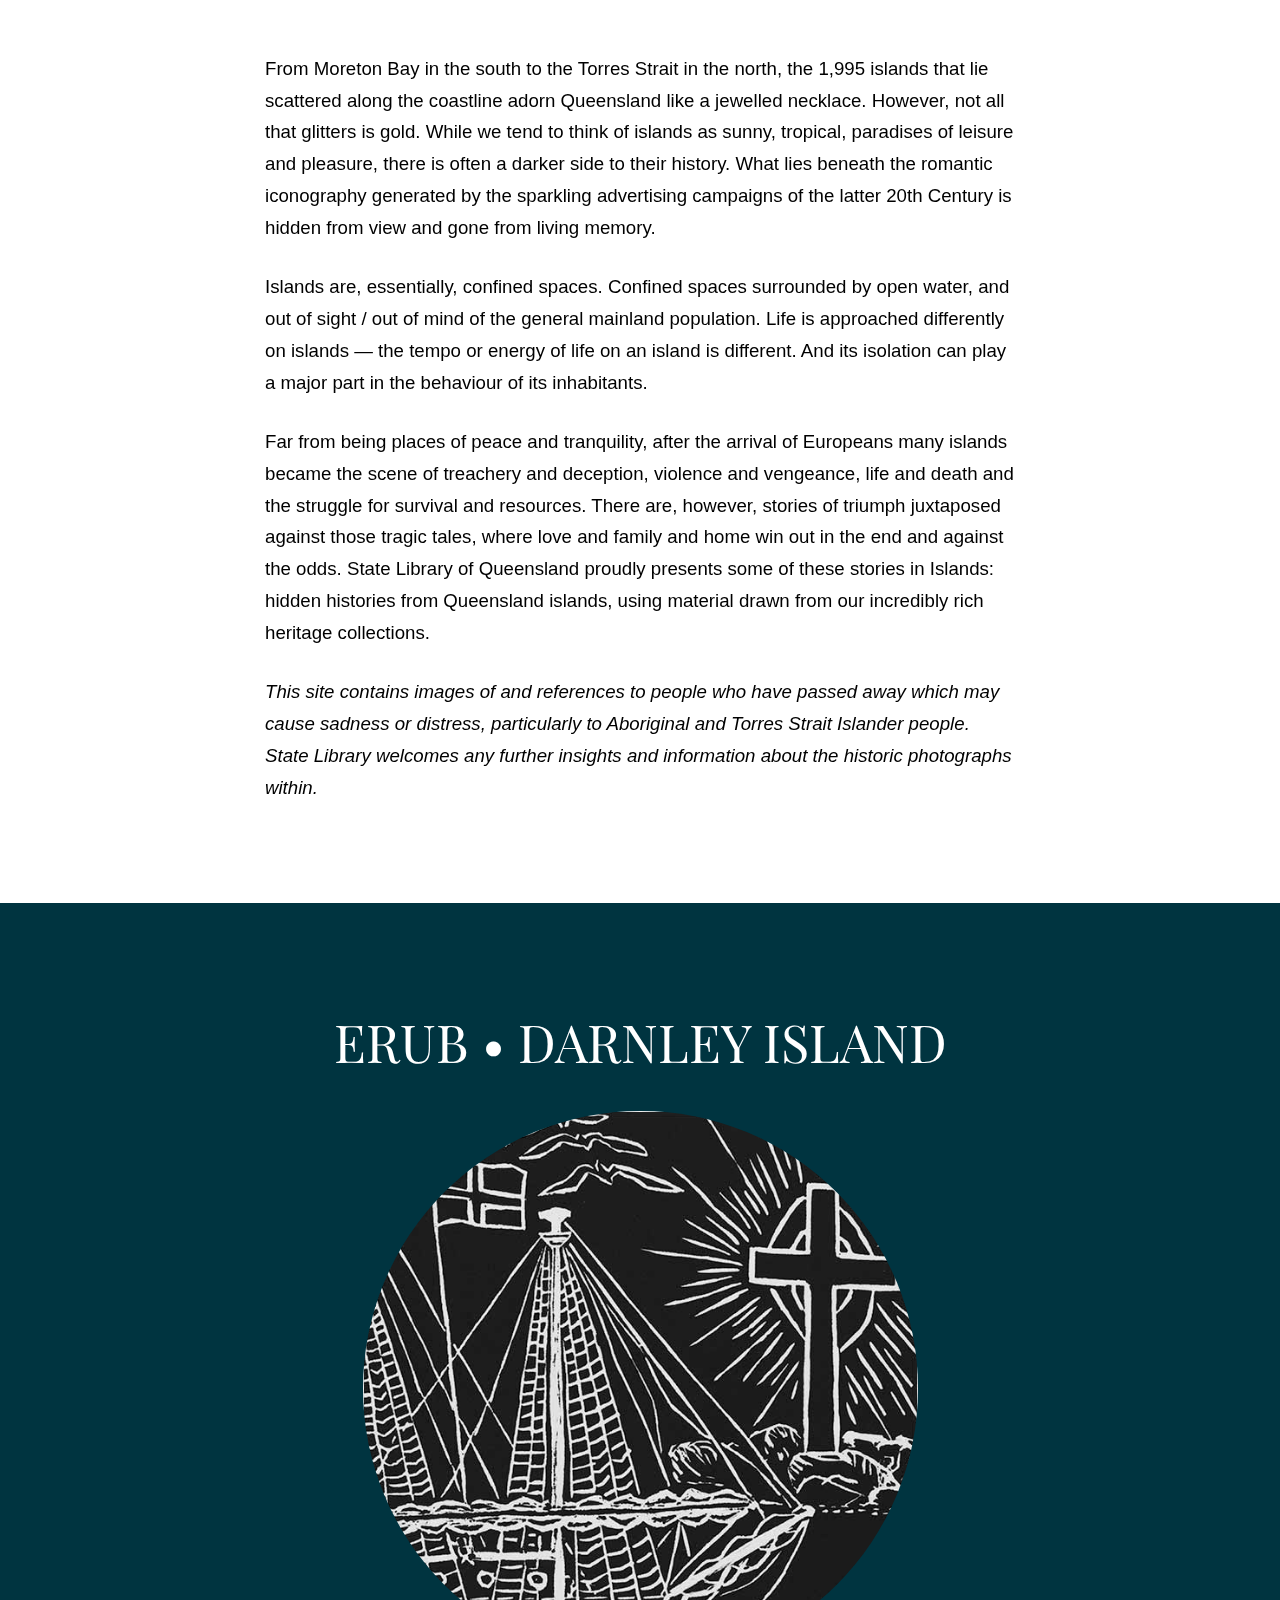
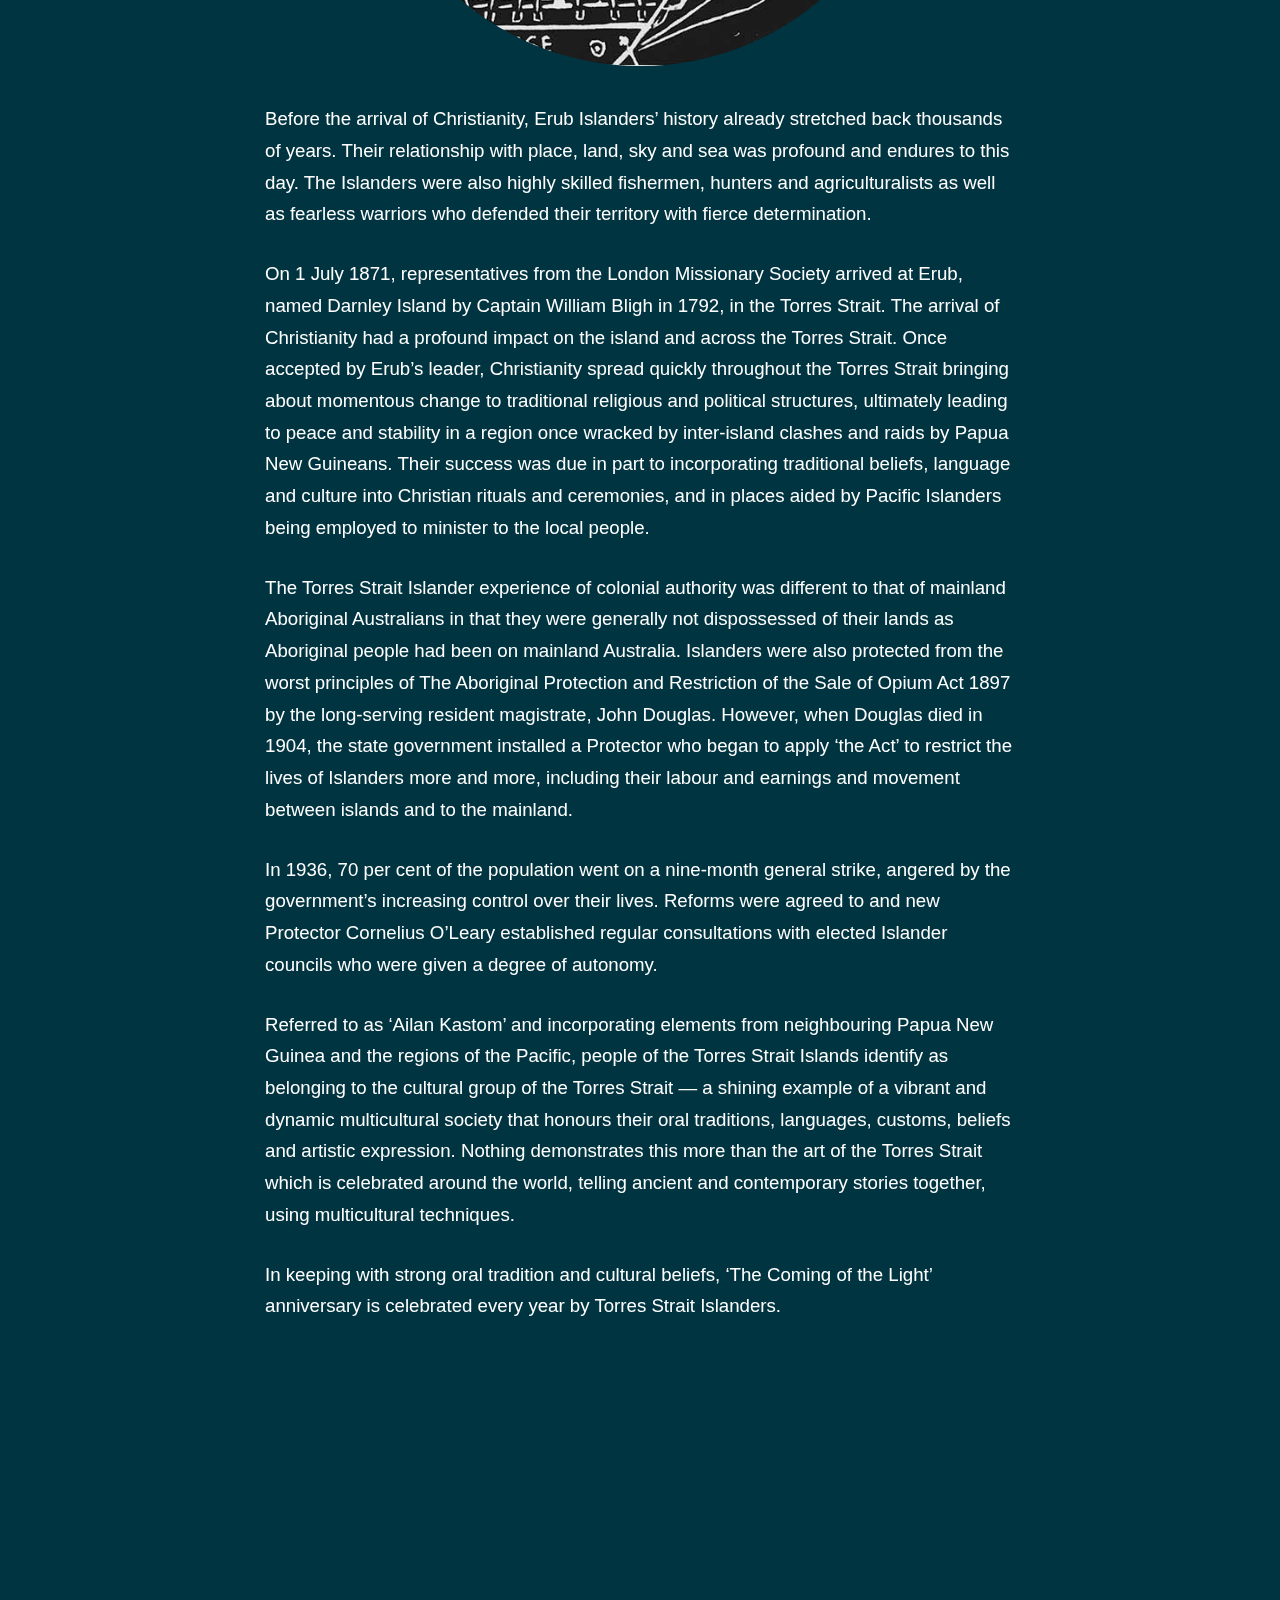
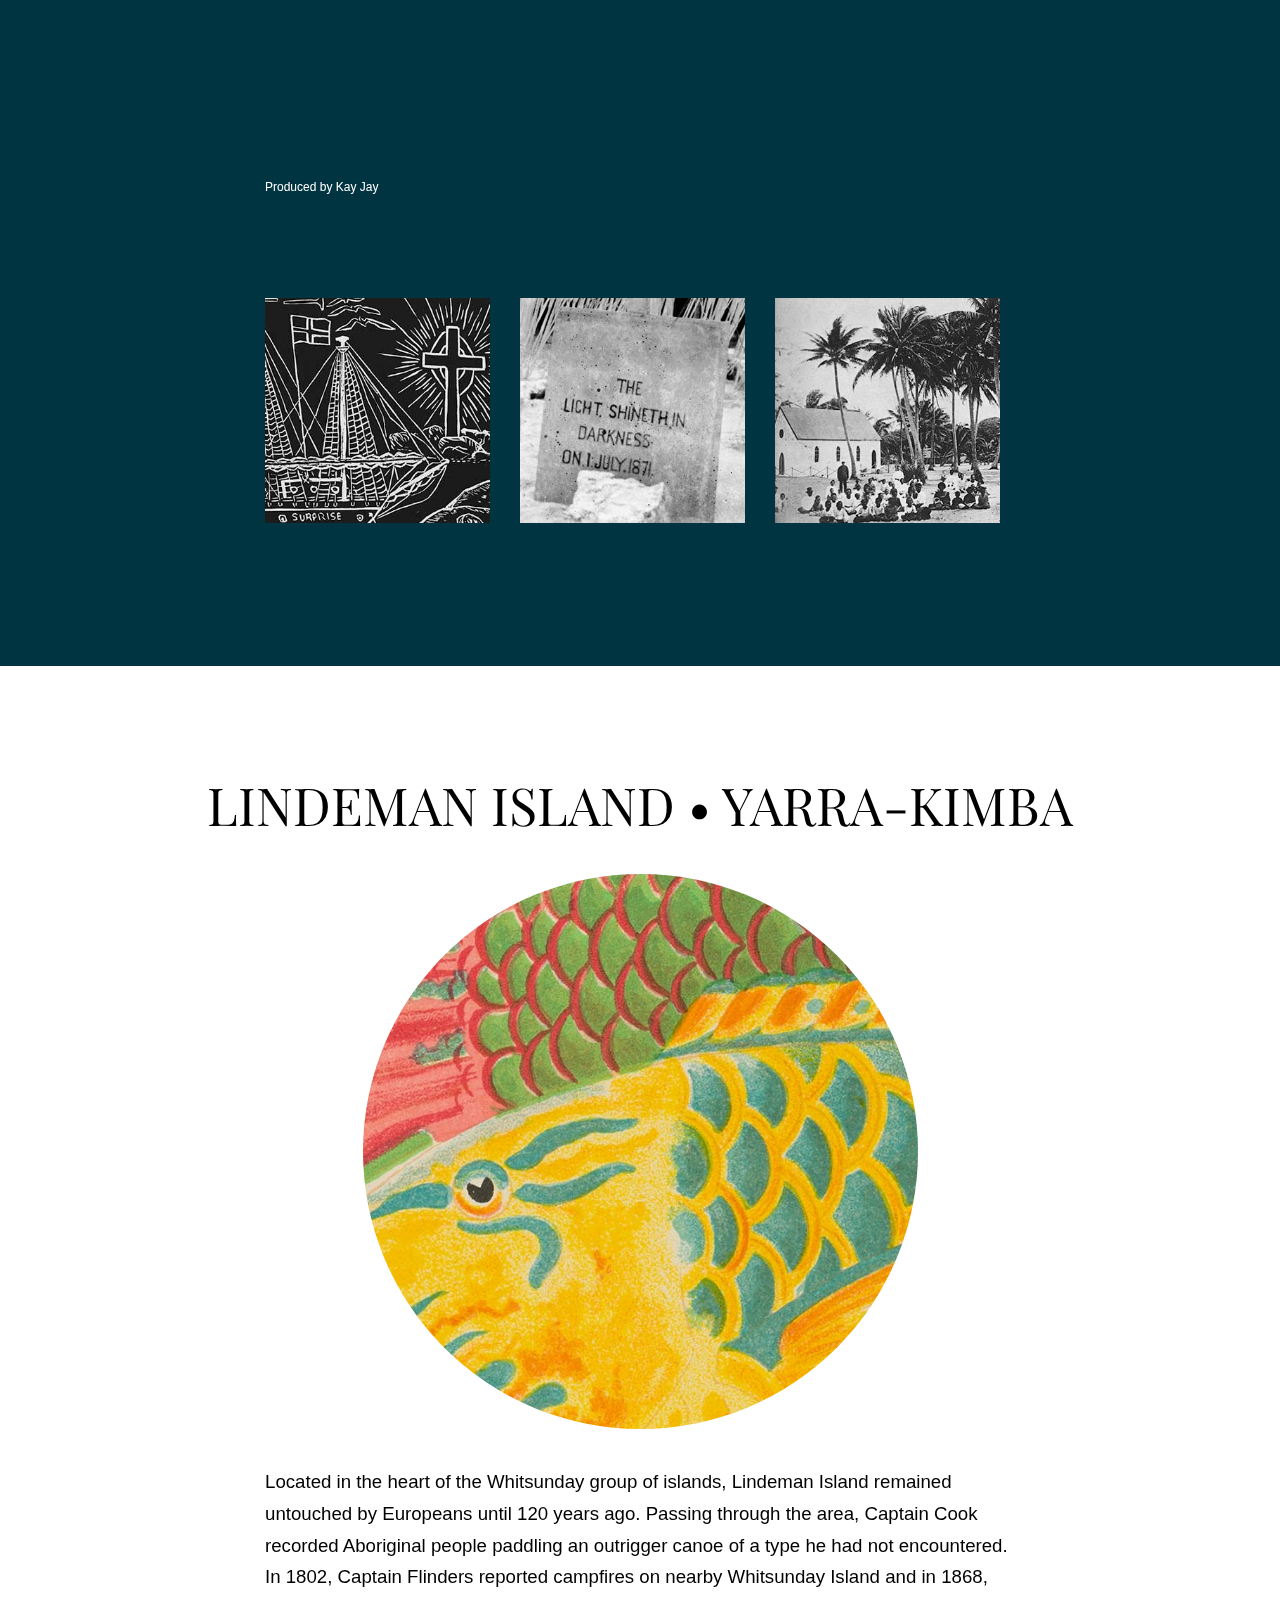
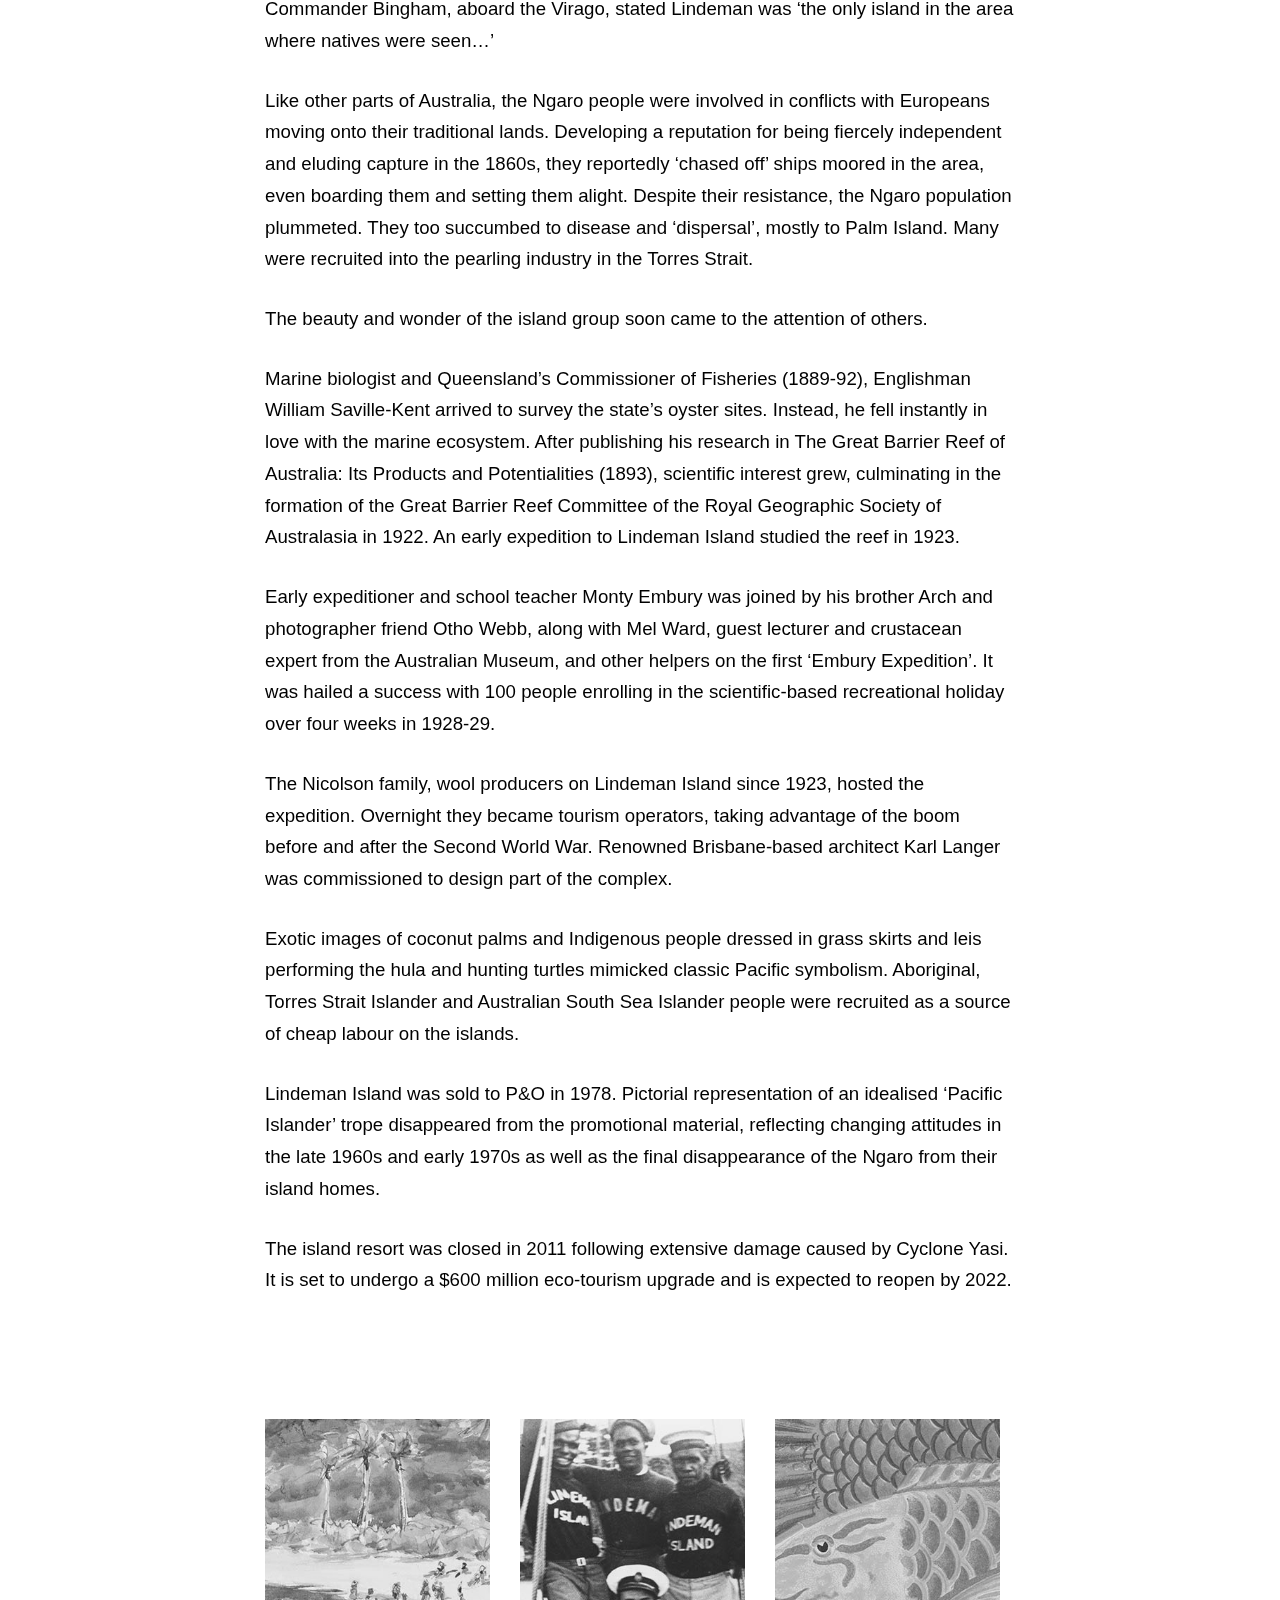
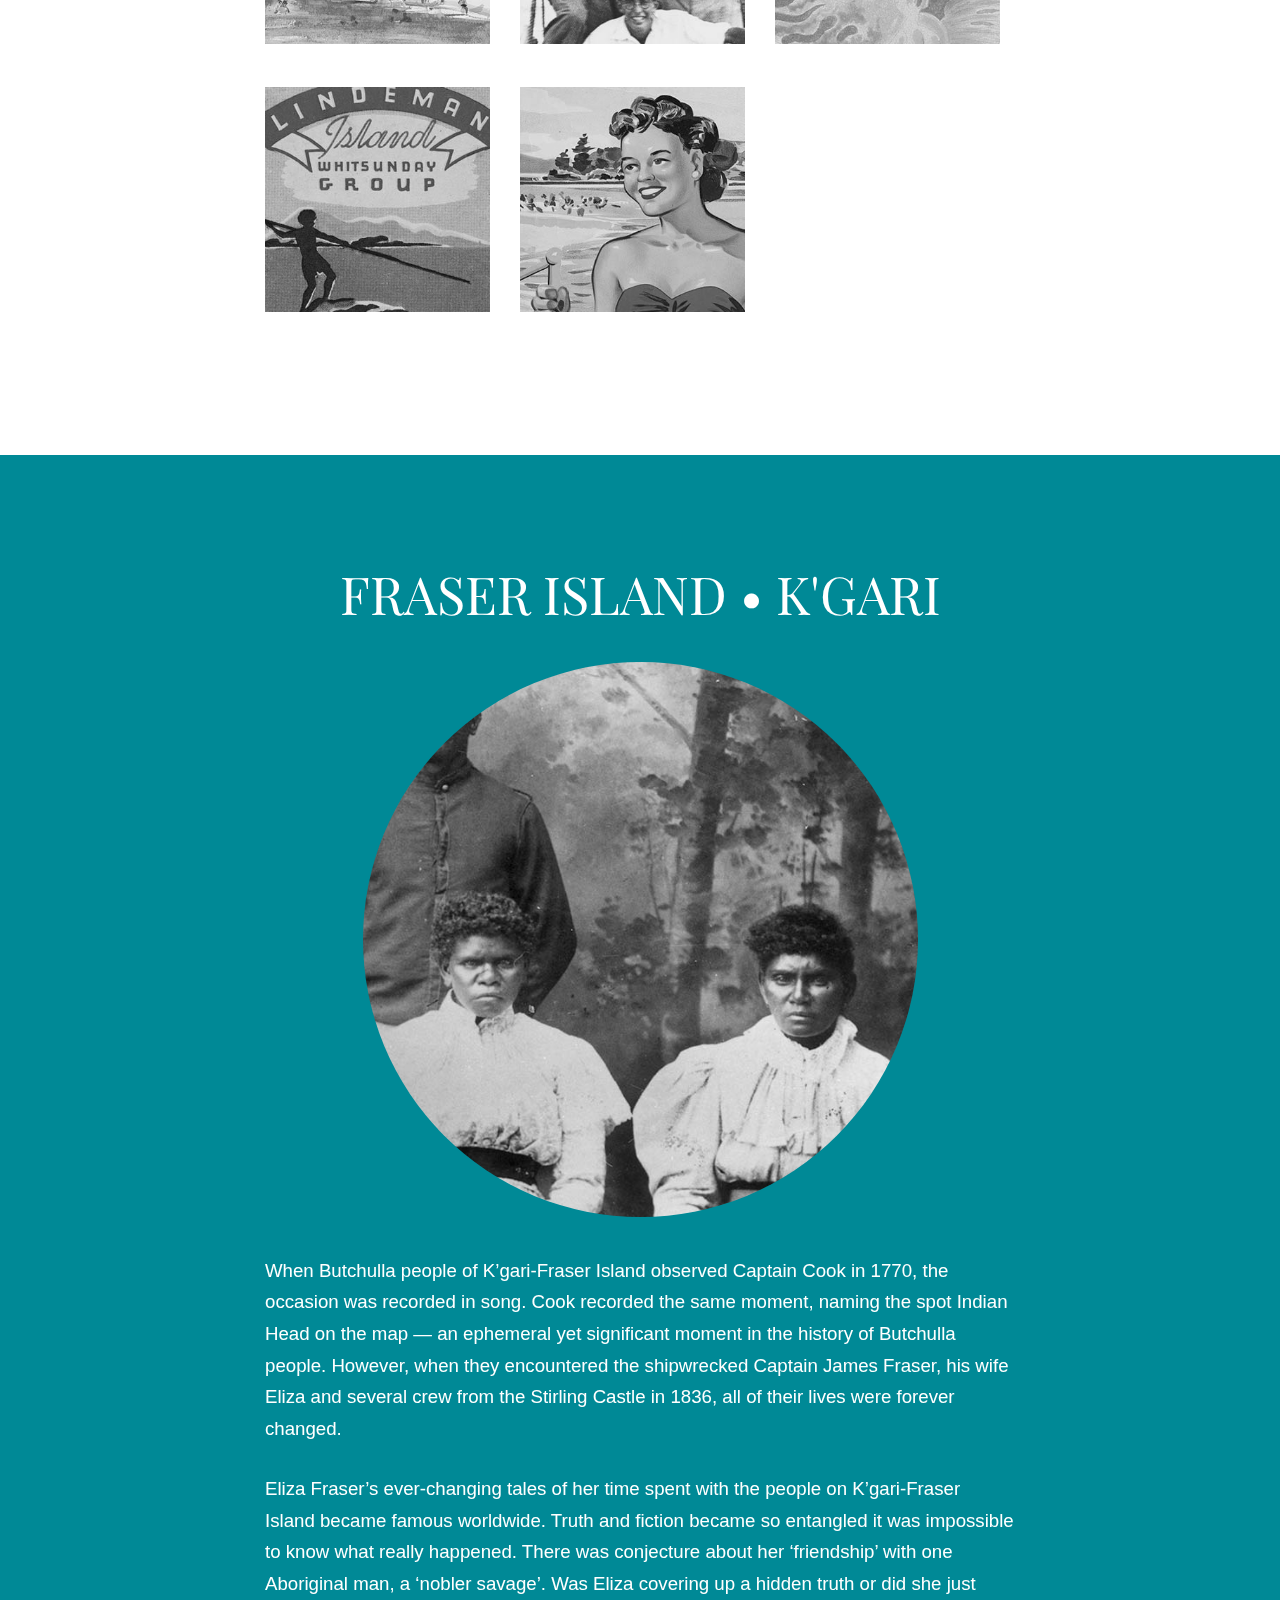
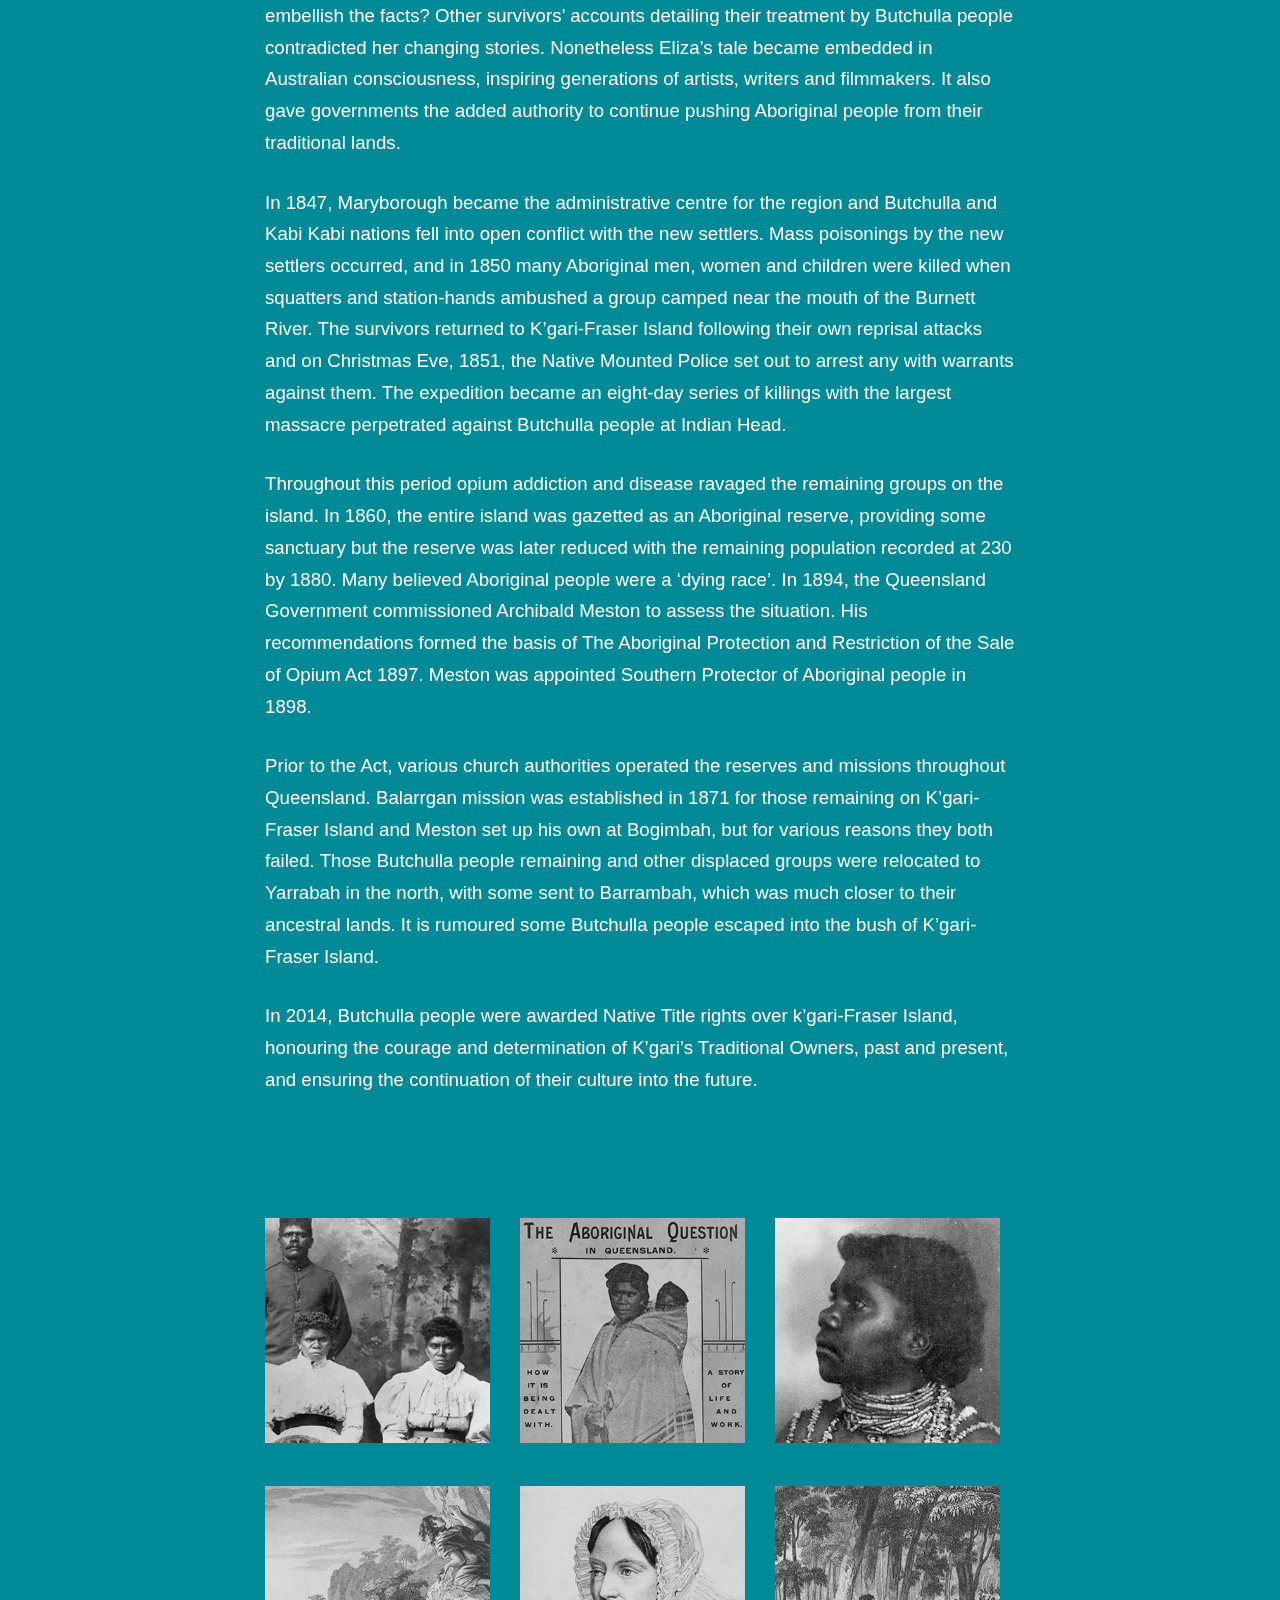
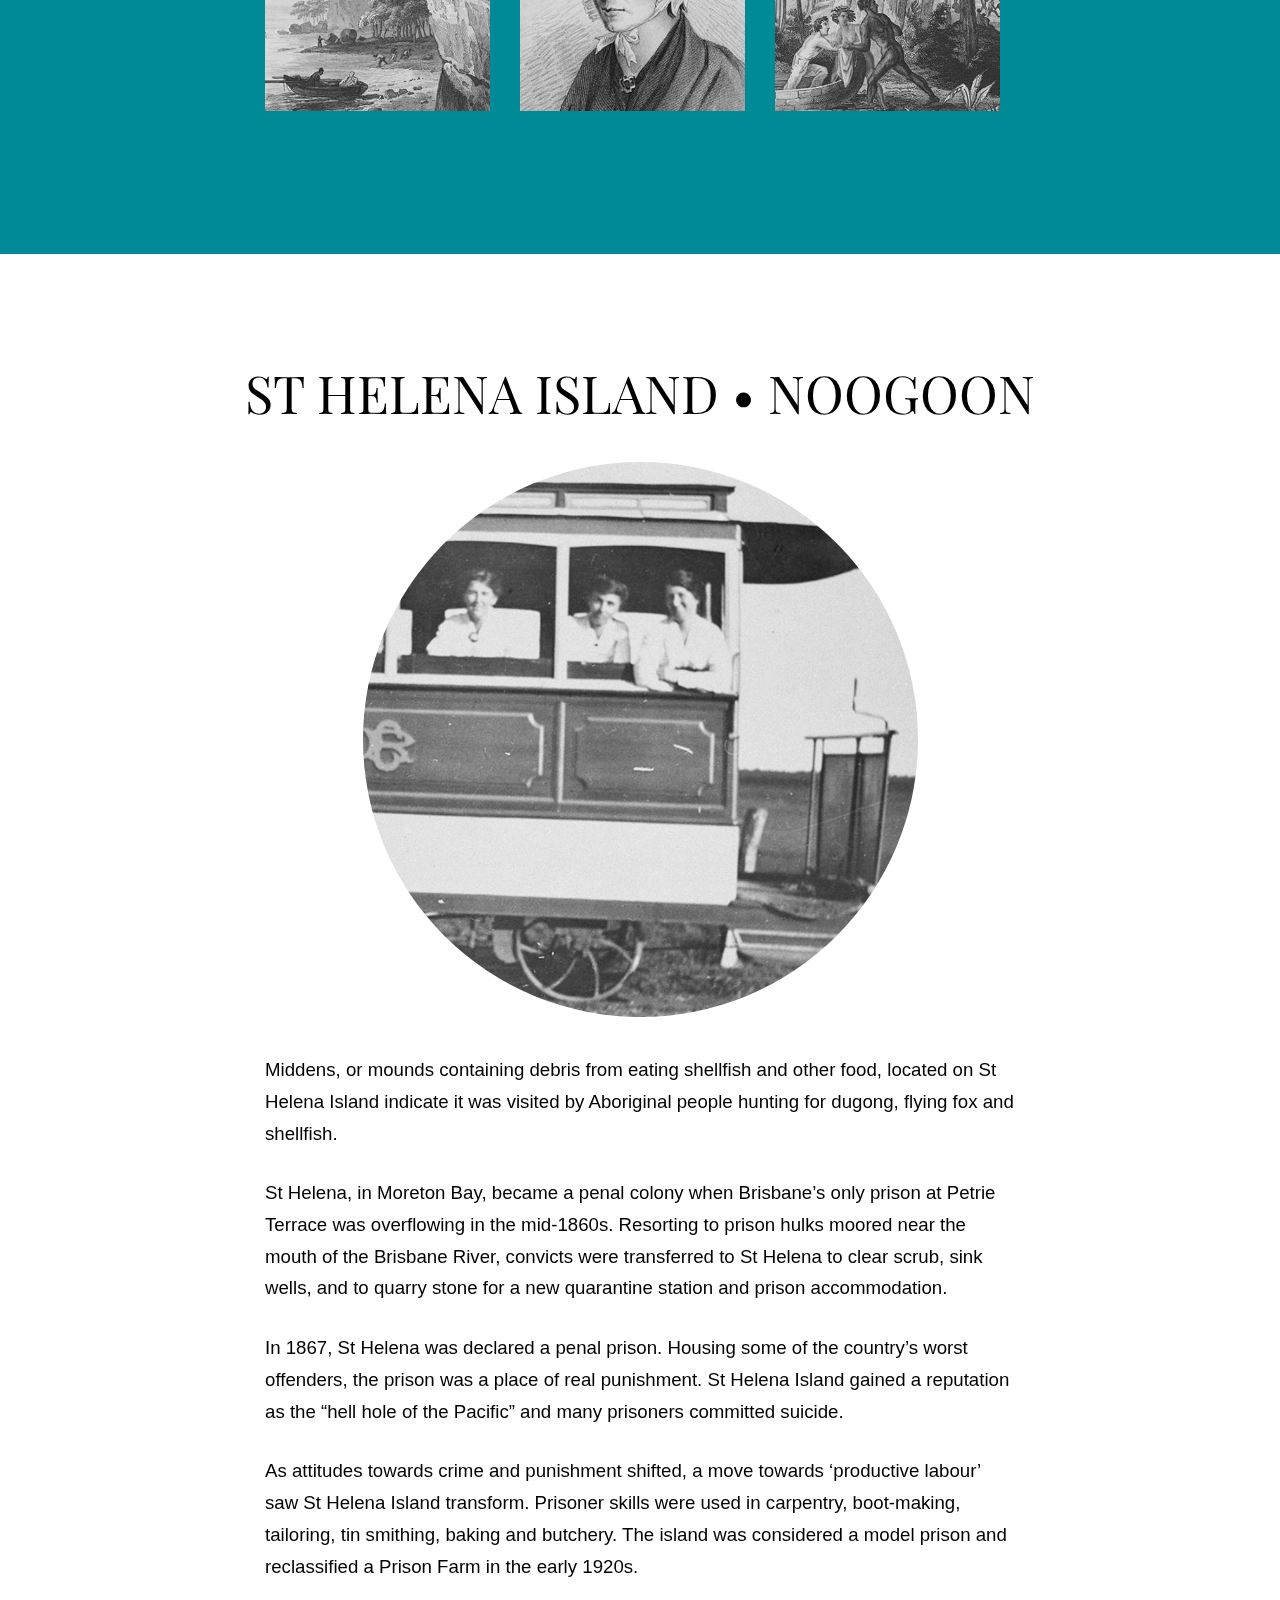
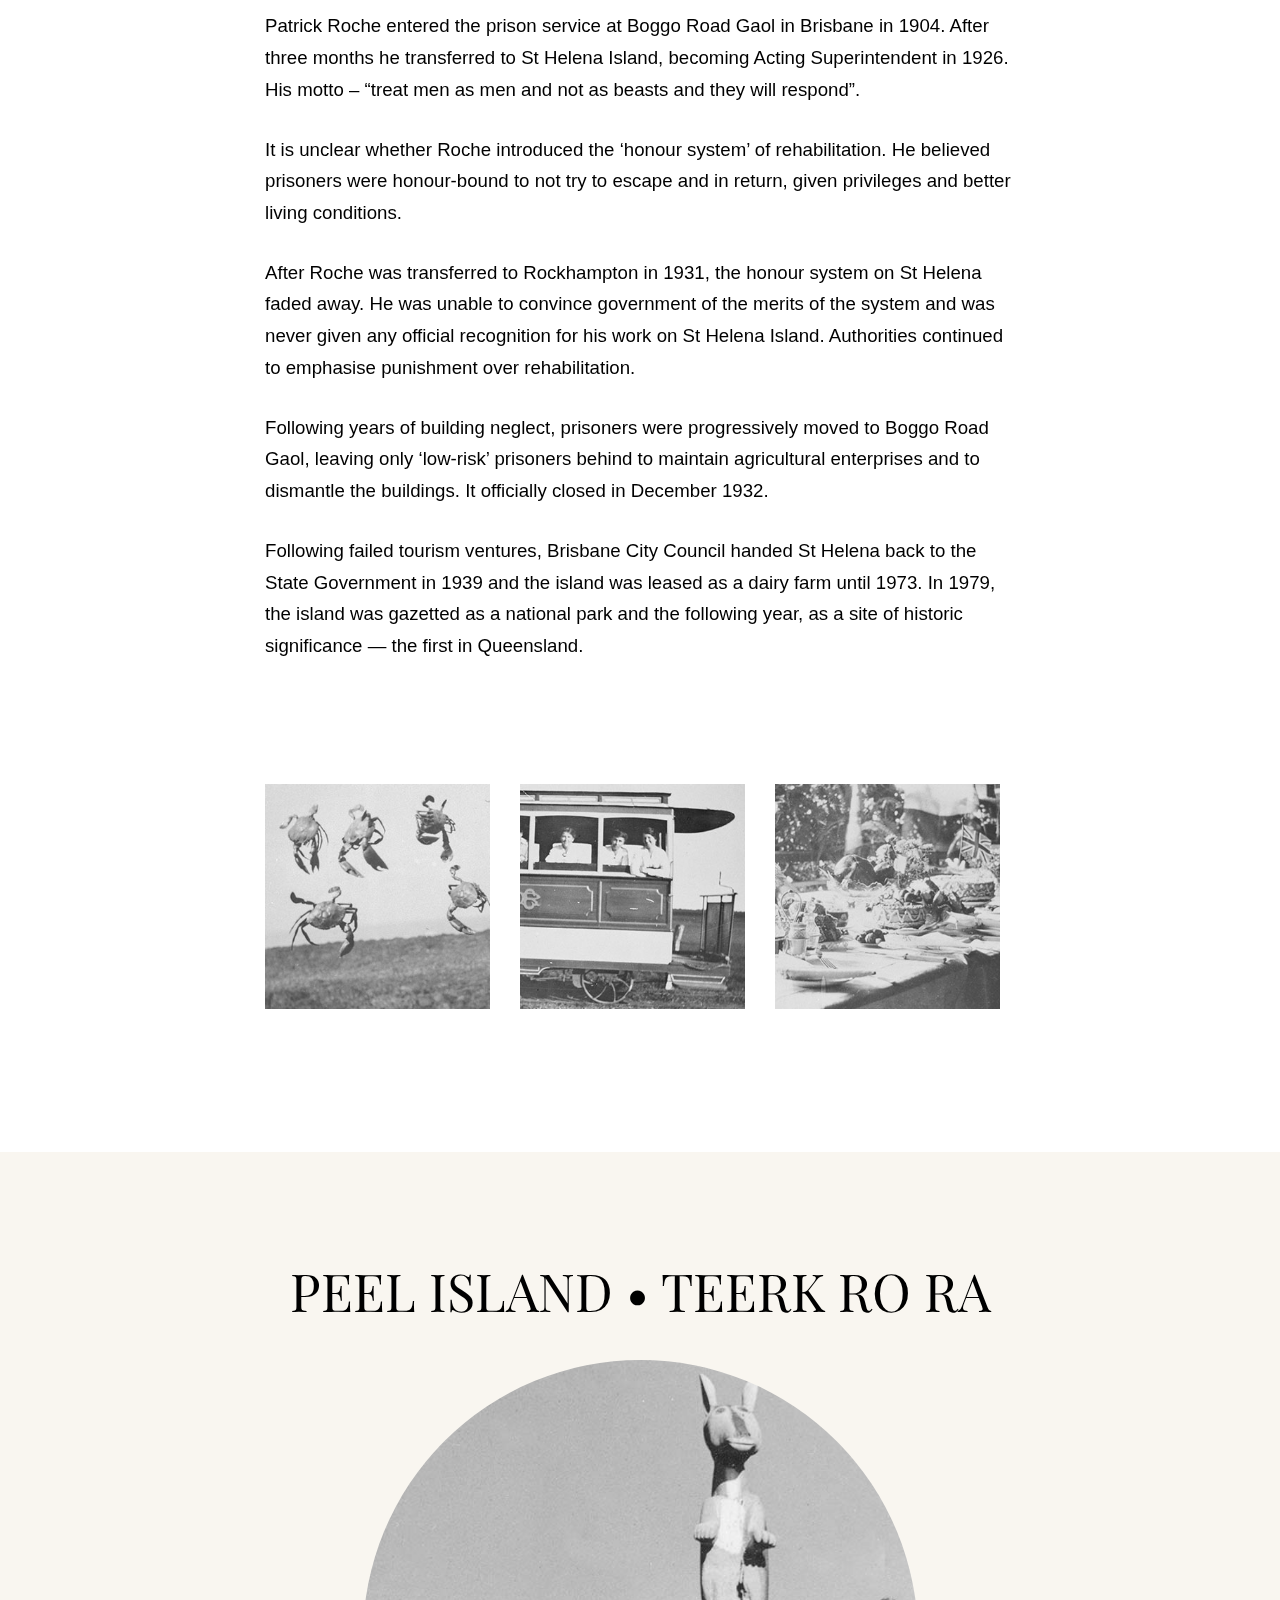
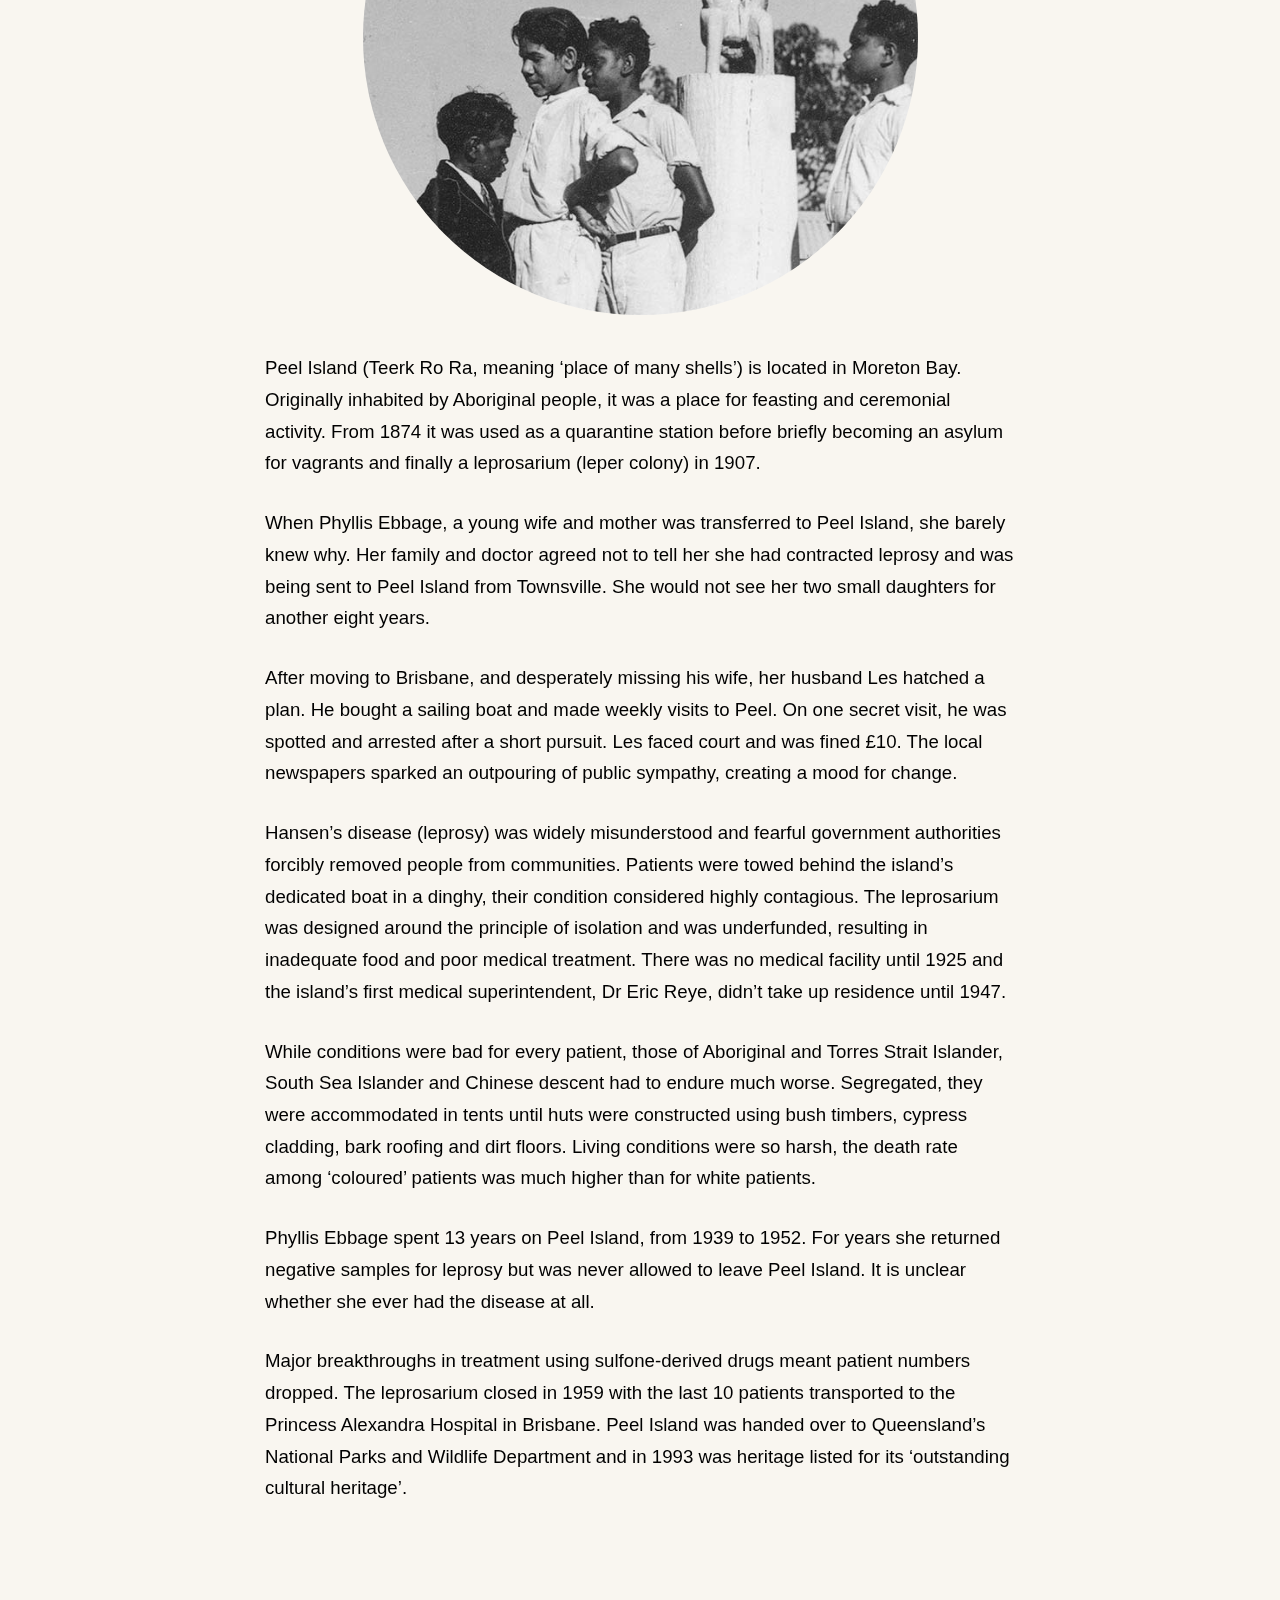
==== commit 662b76f9: "Update Fancy box" ====
--- a/index.html
+++ b/index.html
@@ -42,7 +42,7 @@
             <nav class="navbar navbar-default navbar-fixed-top">
                 <div class="navbar-header">
                     <!-- Mobile Toggle Menu Button --><a href="#" class="js-nav-toggle nav-toggle" data-toggle="collapse" data-target="#navbar" aria-expanded="false" aria-controls="navbar"><i></i></a>
-                    <a href="#" data-nav-section="home">
+                    <a href="http://slq.qld.gov.au">
                         <svg id="slqmark-nav" width="60px" height="60px">
                             <use class="slqmark-nav" href="#slqmark"></use>
                         </svg>
@@ -50,7 +50,7 @@
                 </div>
                 <div id="navbar" class="navbar-collapse collapse">
                     <ul class="nav navbar-nav navbar-right">
-                        <li class="active"><a href="#" data-nav-section="home"><span>Home</span></a></li>
+                        <li><a href="#" data-nav-section="home"><span>Home</span></a></li>
                         <li><a href="#places-map" data-nav-section="about"><span>Islands</span></a></li>
                         <li><a href="#Erub-Darnley-Island" data-nav-section="island-1"><span>Erub</span></a></li>
                         <li><a href="#Lindeman-Island-Yarra-Kimba" data-nav-section="island-2"><span>Lindeman</span></a></li>
@@ -70,13 +70,11 @@
                 <div class="text-wrap">
                     <div class="text-inner">
                         <div class="row">
-                            <!--
                             <div class="col-md-5">
                                 <svg id="slqmark-header" width="80px" height="80px">
                                     <use class="slqmark-header" href="#slqmark"></use>
                                 </svg>
                             </div>
--->
                             <div class="col-sm-8 col-sm-offset-2 col-xs-10 col-xs-offset-1 col-md-6 col-md-offset-3 text-center vis-id-block">
                                 <div class="vis-id-square">
                                     <div class="vis-id-hero"> <img src="images/splash/islands-splash-hero.jpg" srcset="images/splash/islands-splash-hero@0,25x.jpg 225w, images/splash/islands-splash-hero@0,5x.jpg 450w, images/splash/islands-splash-hero@2x.jpg 1800w" width="100%" class="img-responsive" /> </div>
@@ -85,9 +83,10 @@
                             </div>
                         </div>
                         <div class="row">
-                            <div class="col-sm-10 col-sm-offset-1 text-center home_text">
+                            <div class="col-sm-10 col-sm-offset-1 text-center ">
                                 <p>Free exhibition 30 Jun 2018 - 30 Jan 2019
-                                    <br /> State Library Queensland - Level 4, Philip Bacon Heritage Gallery</p>
+                                    <br /> State Library Queensland - Level 4
+                                    <br /> Philip Bacon Heritage Gallery</p>
                             </div>
                         </div>
                     </div>
@@ -131,6 +130,16 @@
                         <p>In 1936, 70 per cent of the population went on a nine-month general strike, angered by the government’s increasing control over their lives. Reforms were agreed to and new Protector Cornelius O’Leary established regular consultations with elected Islander councils who were given a degree of autonomy.</p>
                         <p>Referred to as ‘Ailan Kastom’ and incorporating elements from neighbouring Papua New Guinea and the regions of the Pacific, people of the Torres Strait Islands identify as belonging to the cultural group of the Torres Strait — a shining example of a vibrant and dynamic multicultural society that honours their oral traditions, languages, customs, beliefs and artistic expression. Nothing demonstrates this more than the art of the Torres Strait which is celebrated around the world, telling ancient and contemporary stories together, using multicultural techniques.</p>
                         <p>In keeping with strong oral tradition and cultural beliefs, ‘The Coming of the Light’ anniversary is celebrated every year by Torres Strait Islanders.</p>
+                    </div>
+                </div>
+                <div class="row">
+                    <div class="col-sm-8 col-sm-offset-2">
+                        <figure class="video-container">
+                            <div class="embed-container">
+                                <iframe src="https://player.vimeo.com/video/277087347" width="640" height="360" frameborder="0" allowfullscreen></iframe>
+                            </div>
+                            <figcaption><cite>Erub — the Coming of the Light</cite><small>Produced by Kay Jay</small></figcaption>
+                        </figure>
                     </div>
                 </div>
                 <div class="row">
@@ -344,6 +353,17 @@
                     </div>
                 </div>
                 <div class="row">
+                    <div class="col-sm-8 col-sm-offset-2">
+                        <figure class="video-container">
+                            <div class="embed-container">
+                                <iframe src="https://player.vimeo.com/video/277087347" width="640" height="360" frameborder="0" allowfullscreen></iframe>
+                            </div>
+                            <figcaption><cite>Peel Island — the story of Phyllis Ebbage
+</cite><small>Produced by Judy Yeh</small></figcaption>
+                        </figure>
+                    </div>
+                </div>
+                <div class="row">
                     <div class="list-group gallery col-sm-8 col-sm-offset-2">
                         <div class="col-sm-4 col-xs-6 gallery-item">
                             <a class="fancybox" rel="ligthbox" href="images/peel/peel01.jpg"> <img class="img-responsive" alt="" src="images/peel/peel01-thumb.jpg" />
@@ -359,6 +379,7 @@
                                 </figure>
                             </a>
                         </div>
+                        <!--
                         <div class="col-sm-4 col-xs-6 gallery-item">
                             <a class="fancybox" rel="ligthbox" href="images/peel/peel03.jpg">
                                 <figure> <img class="img-responsive" alt="" src="images/peel/peel03-thumb.jpg" />
@@ -366,7 +387,7 @@
                                 </figure>
                             </a>
                         </div>
-                    </div>
+--></div>
                 </div>
             </div>
         </section>
@@ -402,7 +423,7 @@
             <a href="http://www.qld.gov.au"> <img src="images/logoGov.svg" title="Queensland Government" alt="Queensland Government logo"> </a>
         </div>
         <ul>
-            <li><a href="http://www.slq.qld.gov.au" title="SLQ website">SLQ website</a></li>
+            <li><a href="http://www.slq.qld.gov.au" title="SLQ website">State Library Queensland website</a></li>
             <li><a href="http://www.slq.qld.gov.au/about-us/contact-us" title="Contact us">Contact Us</a></li>
             <li><a href="http://www.slq.qld.gov.au/home/copyright" title="Copyright">Copyright</a></li>
             <li><a href="http://www.slq.qld.gov.au/home/disclaimer" title="Disclaimer">Disclaimer</a></li>
@@ -428,9 +449,8 @@
     <!-- Bootstrap -->
     <script src="js/bootstrap.min.js"></script>
     <!-- References: https://github.com/fancyapps/fancyBox -->
-    <link rel="stylesheet" href="https://cdnjs.cloudflare.com/ajax/libs/fancybox/2.1.5/jquery.fancybox.min.css" media="screen">
-    <script src="https://cdnjs.cloudflare.com/ajax/libs/fancybox/2.1.5/jquery.fancybox.min.js"></script>
-    <!-- Main JS (Do not remove) -->
+    <!--  <script src="js/jquery.waypoints.min.js"></script> -->
+    <script src="js/jquery.fancybox.min.js"></script>
     <script src="js/main.js"></script>
     <script src="js/map.js"></script>
 </body>
--- a/css/style.css
+++ b/css/style.css
@@ -22,9 +22,7 @@
 /* Components */
 
 @import url("gallery.css");
-
-/*@import url("fancybox.css");*/
-
+@import url("fancybox3.css");
 @import url("video.css");
 @import url("animation.css");
 
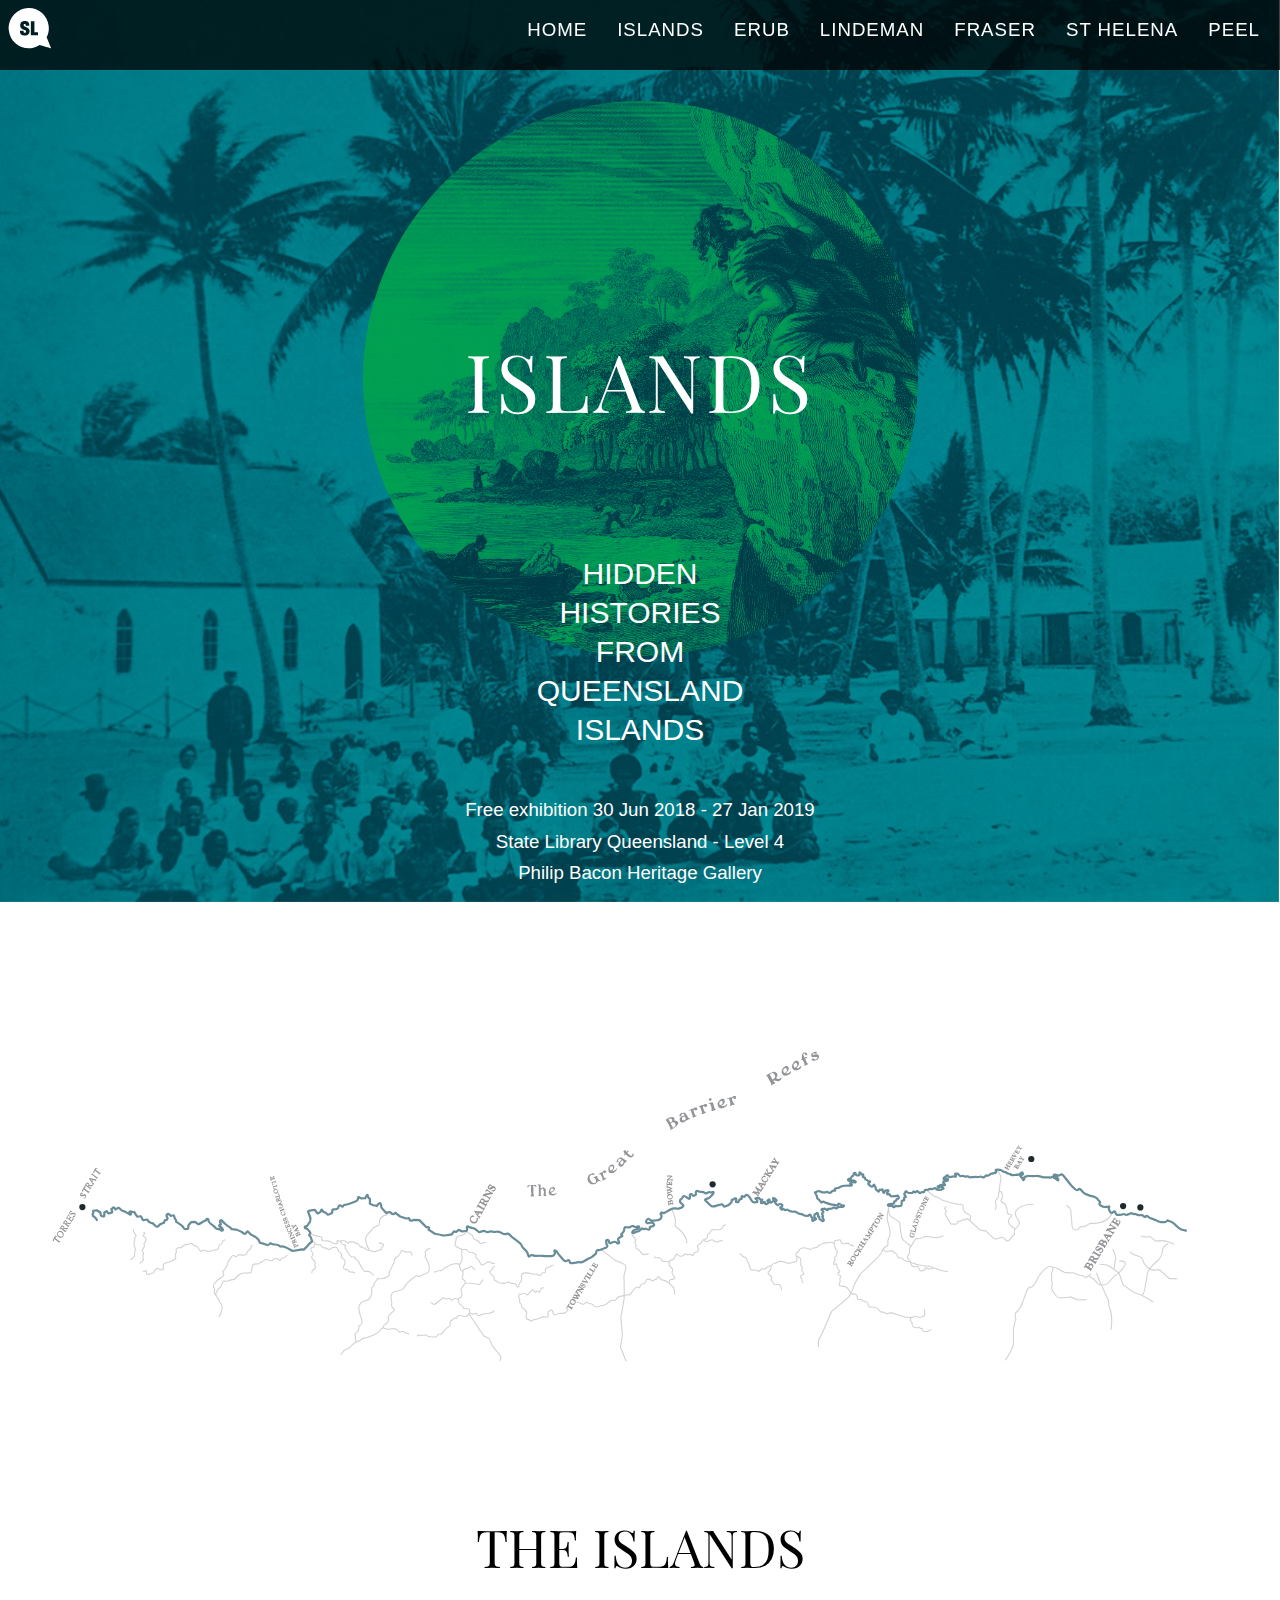
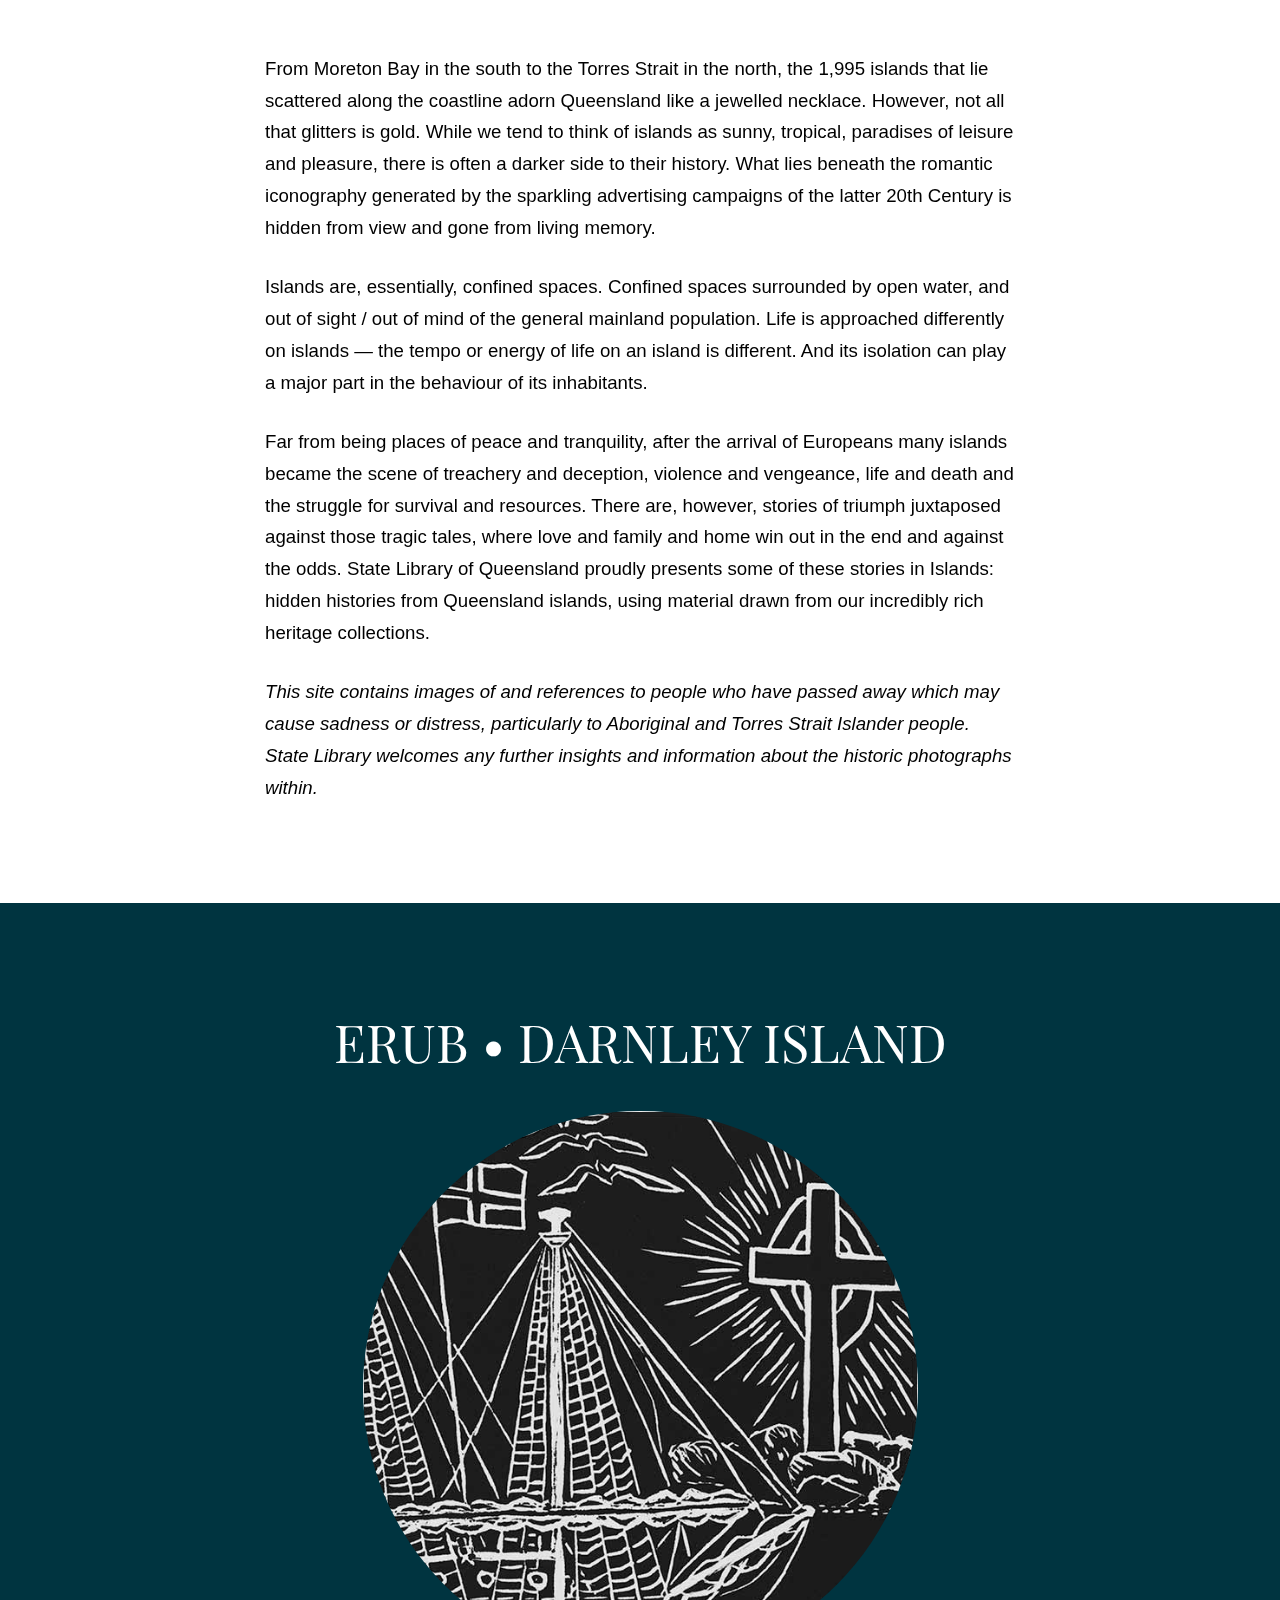
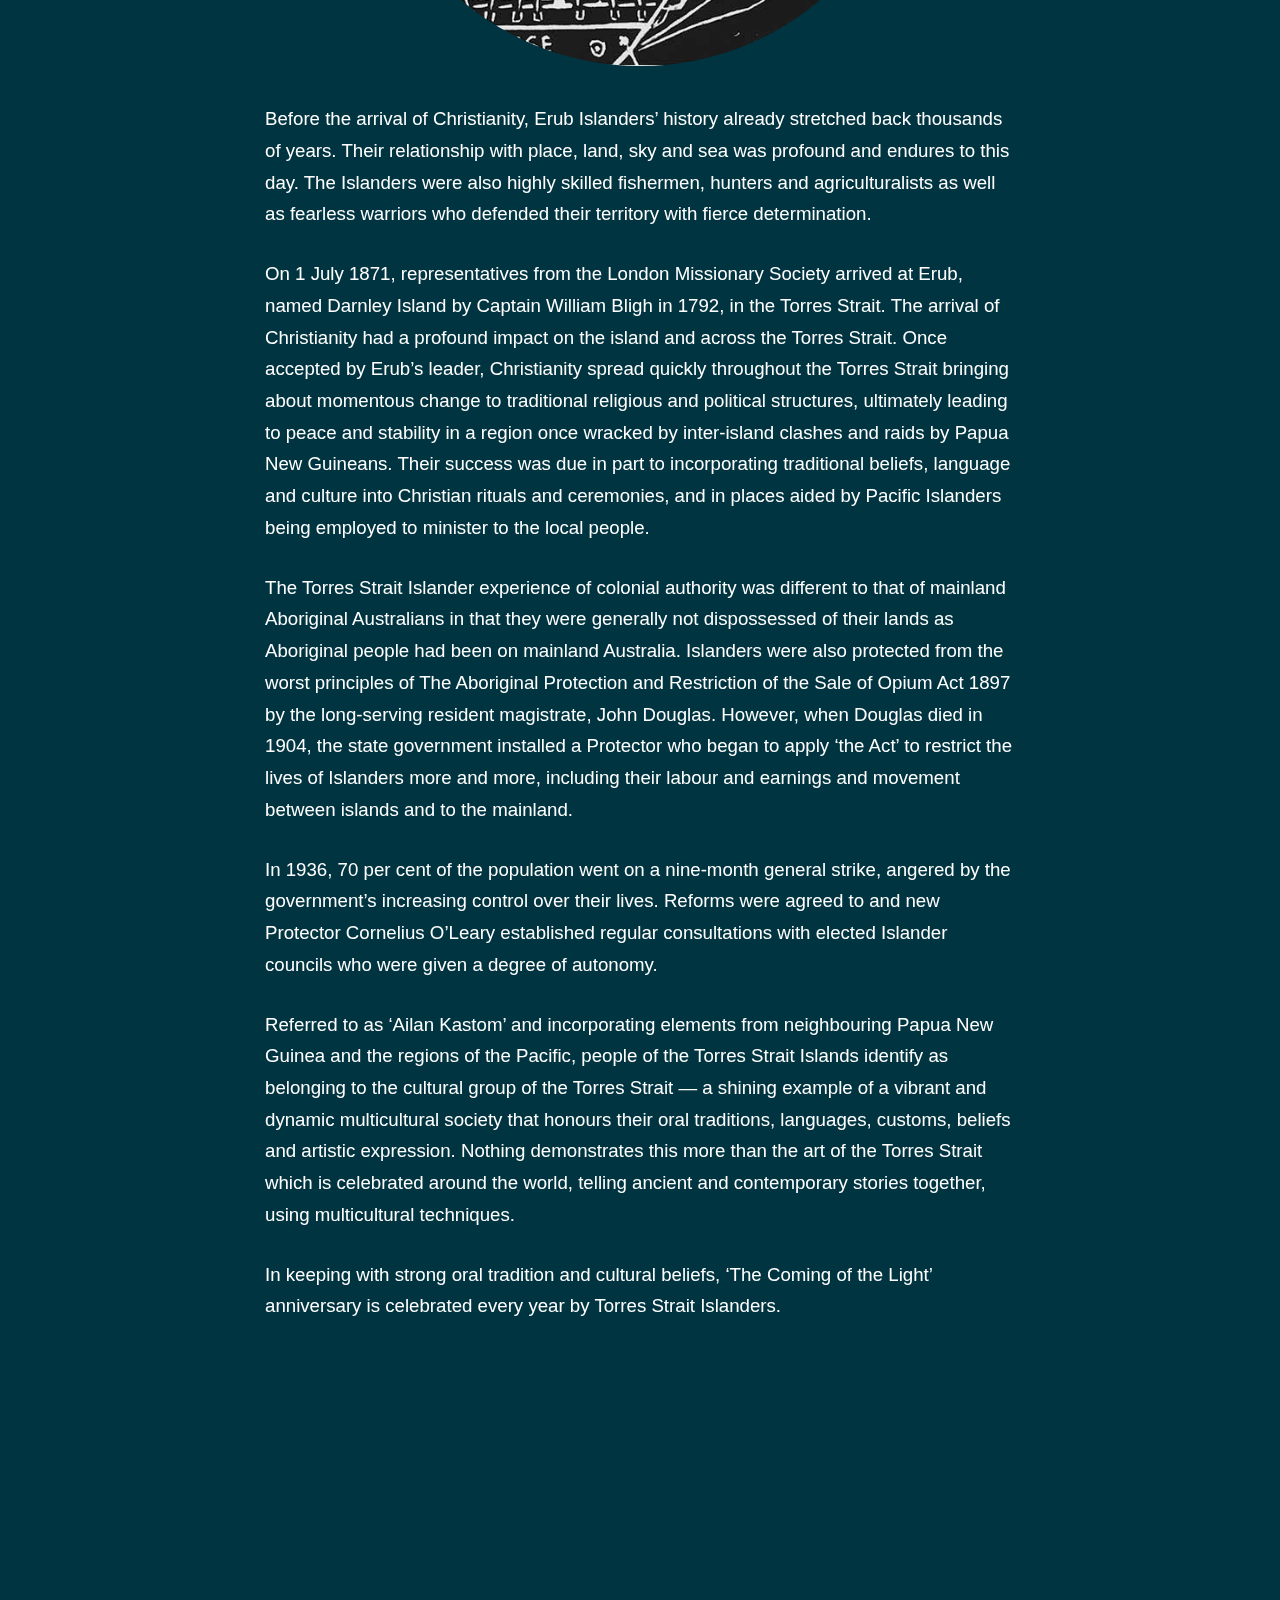
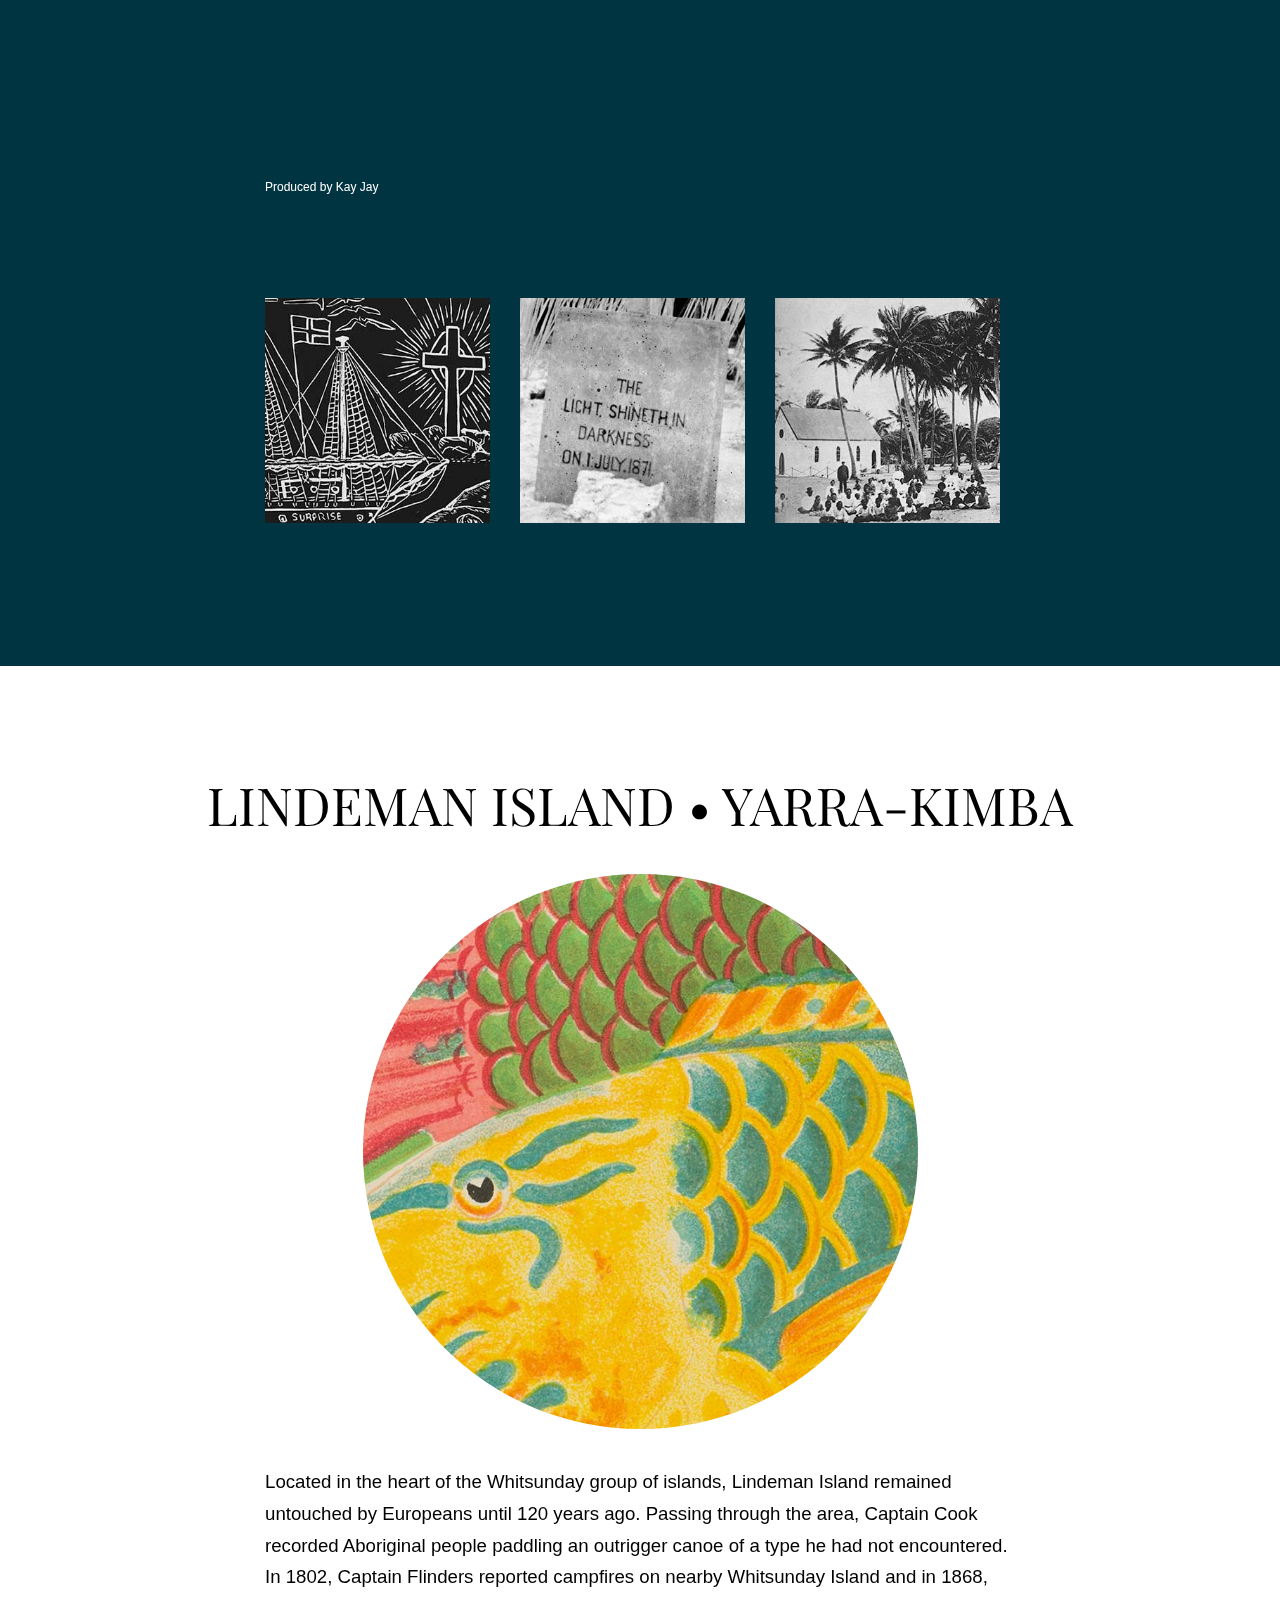
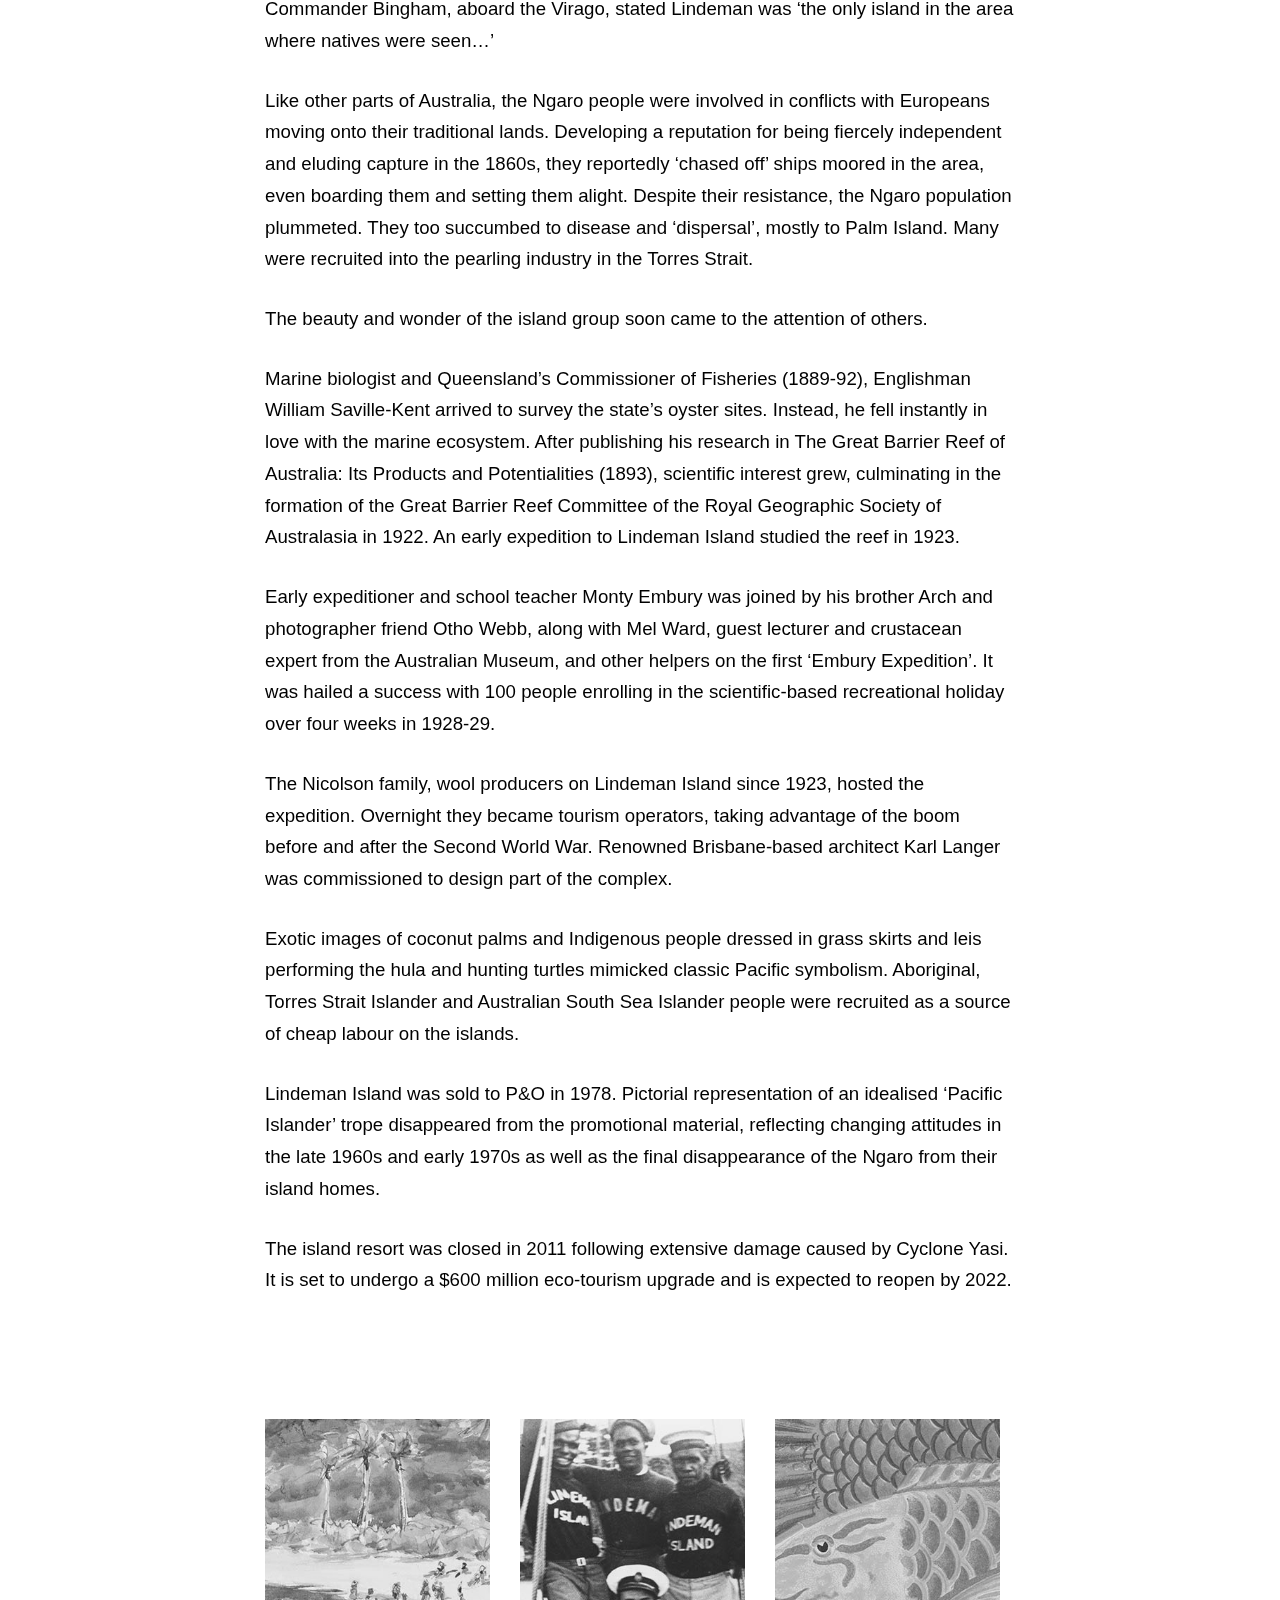
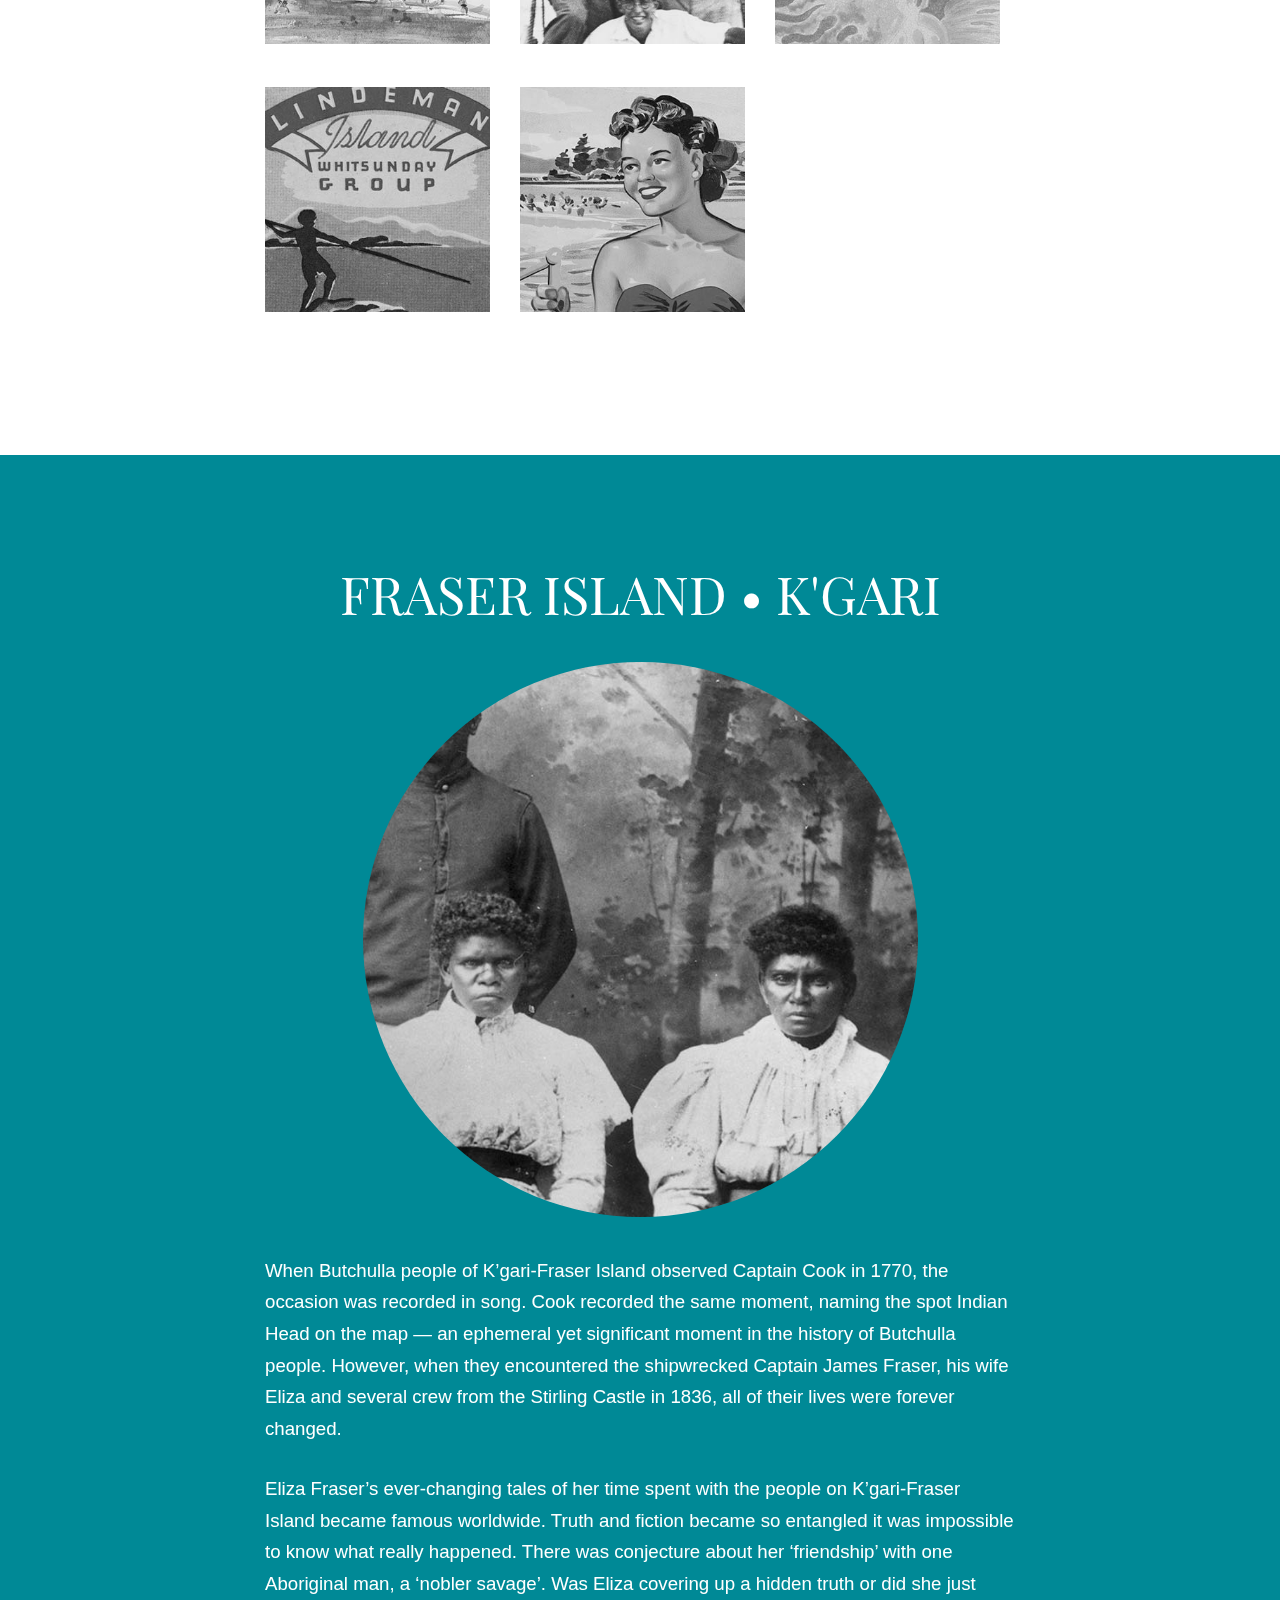
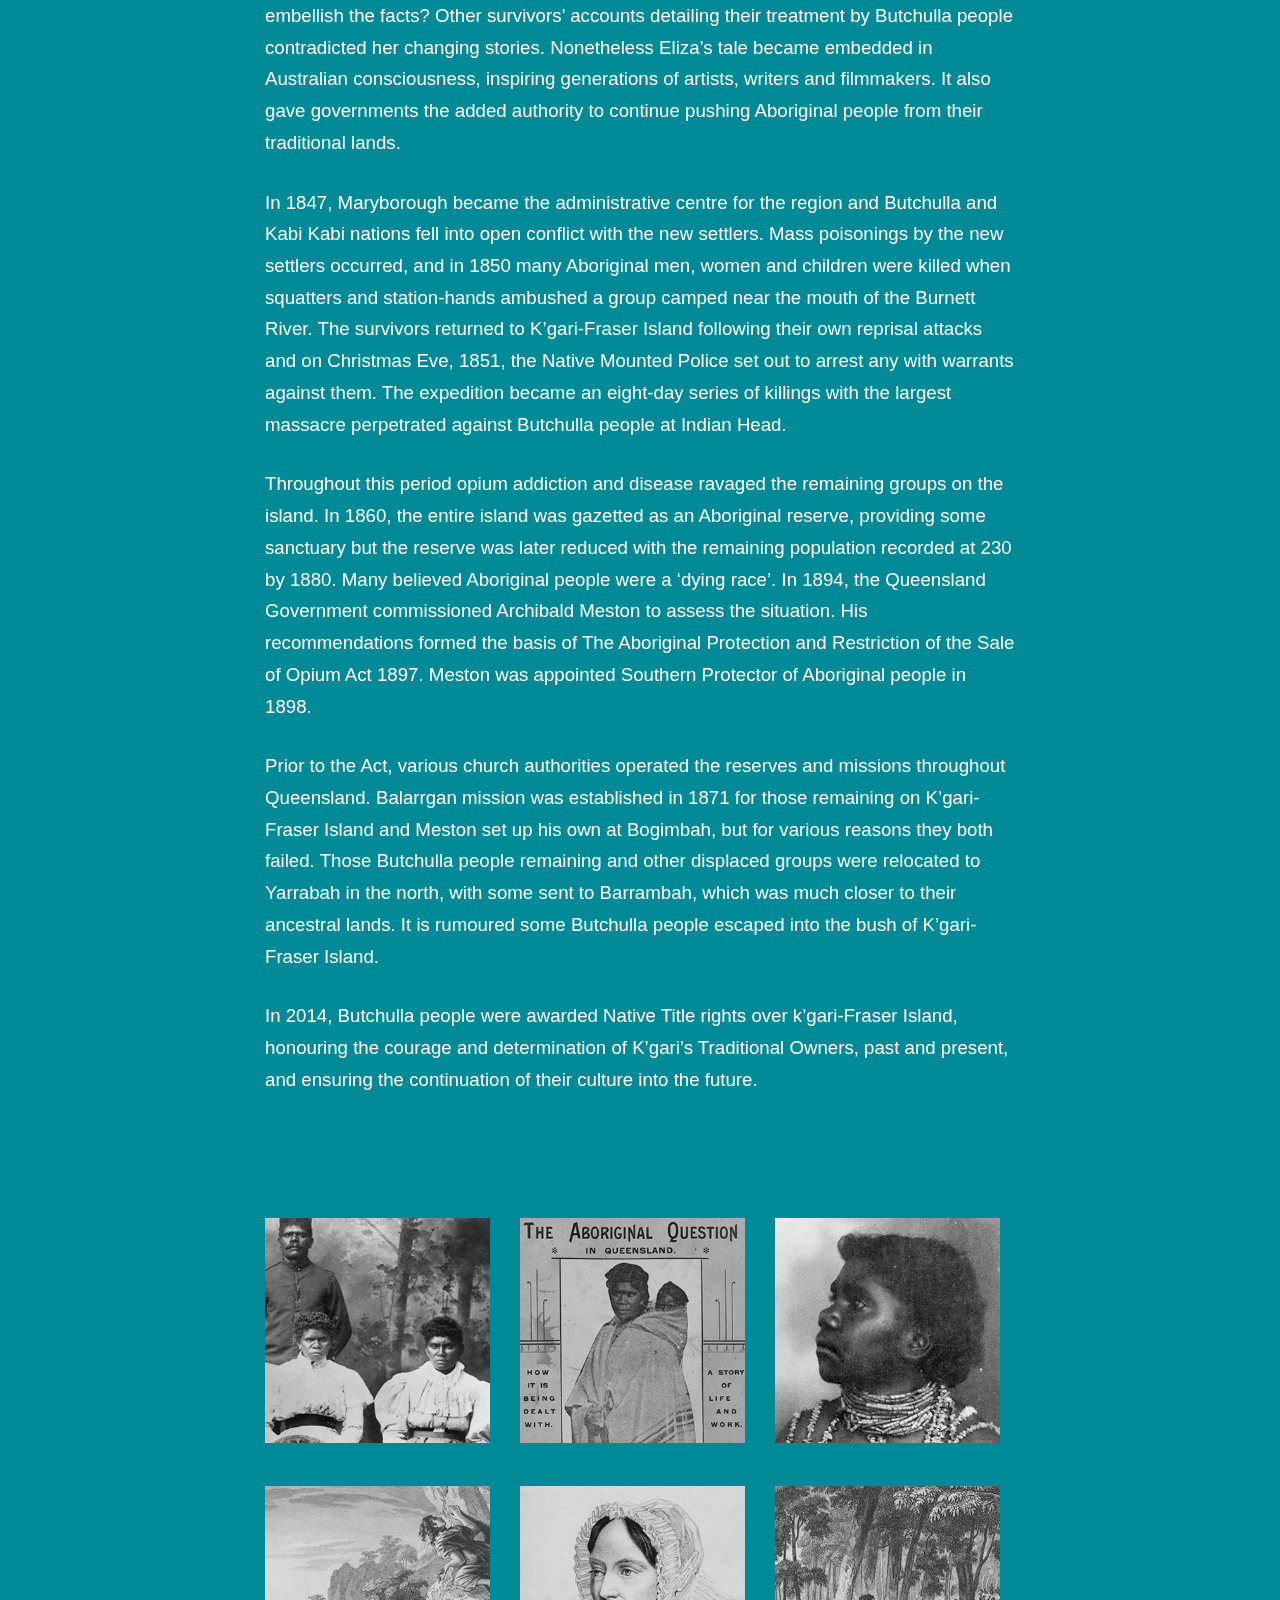
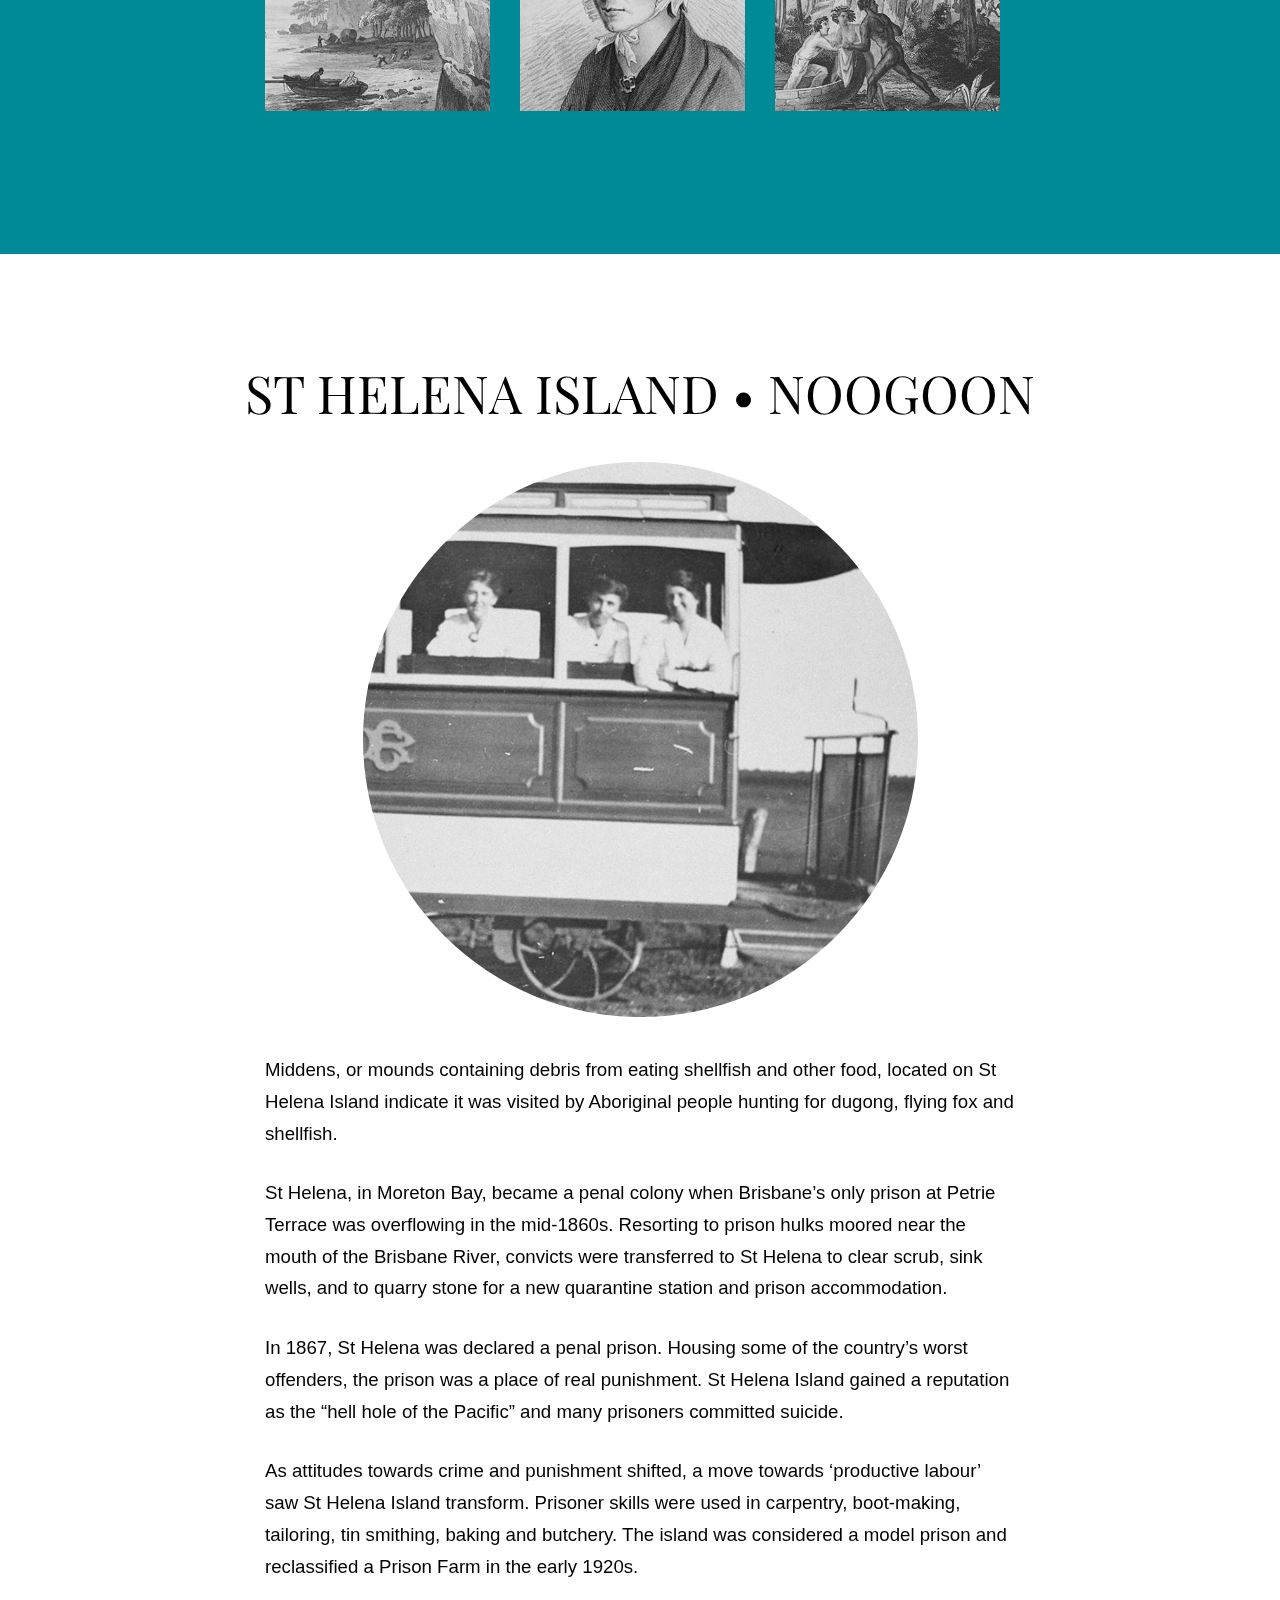
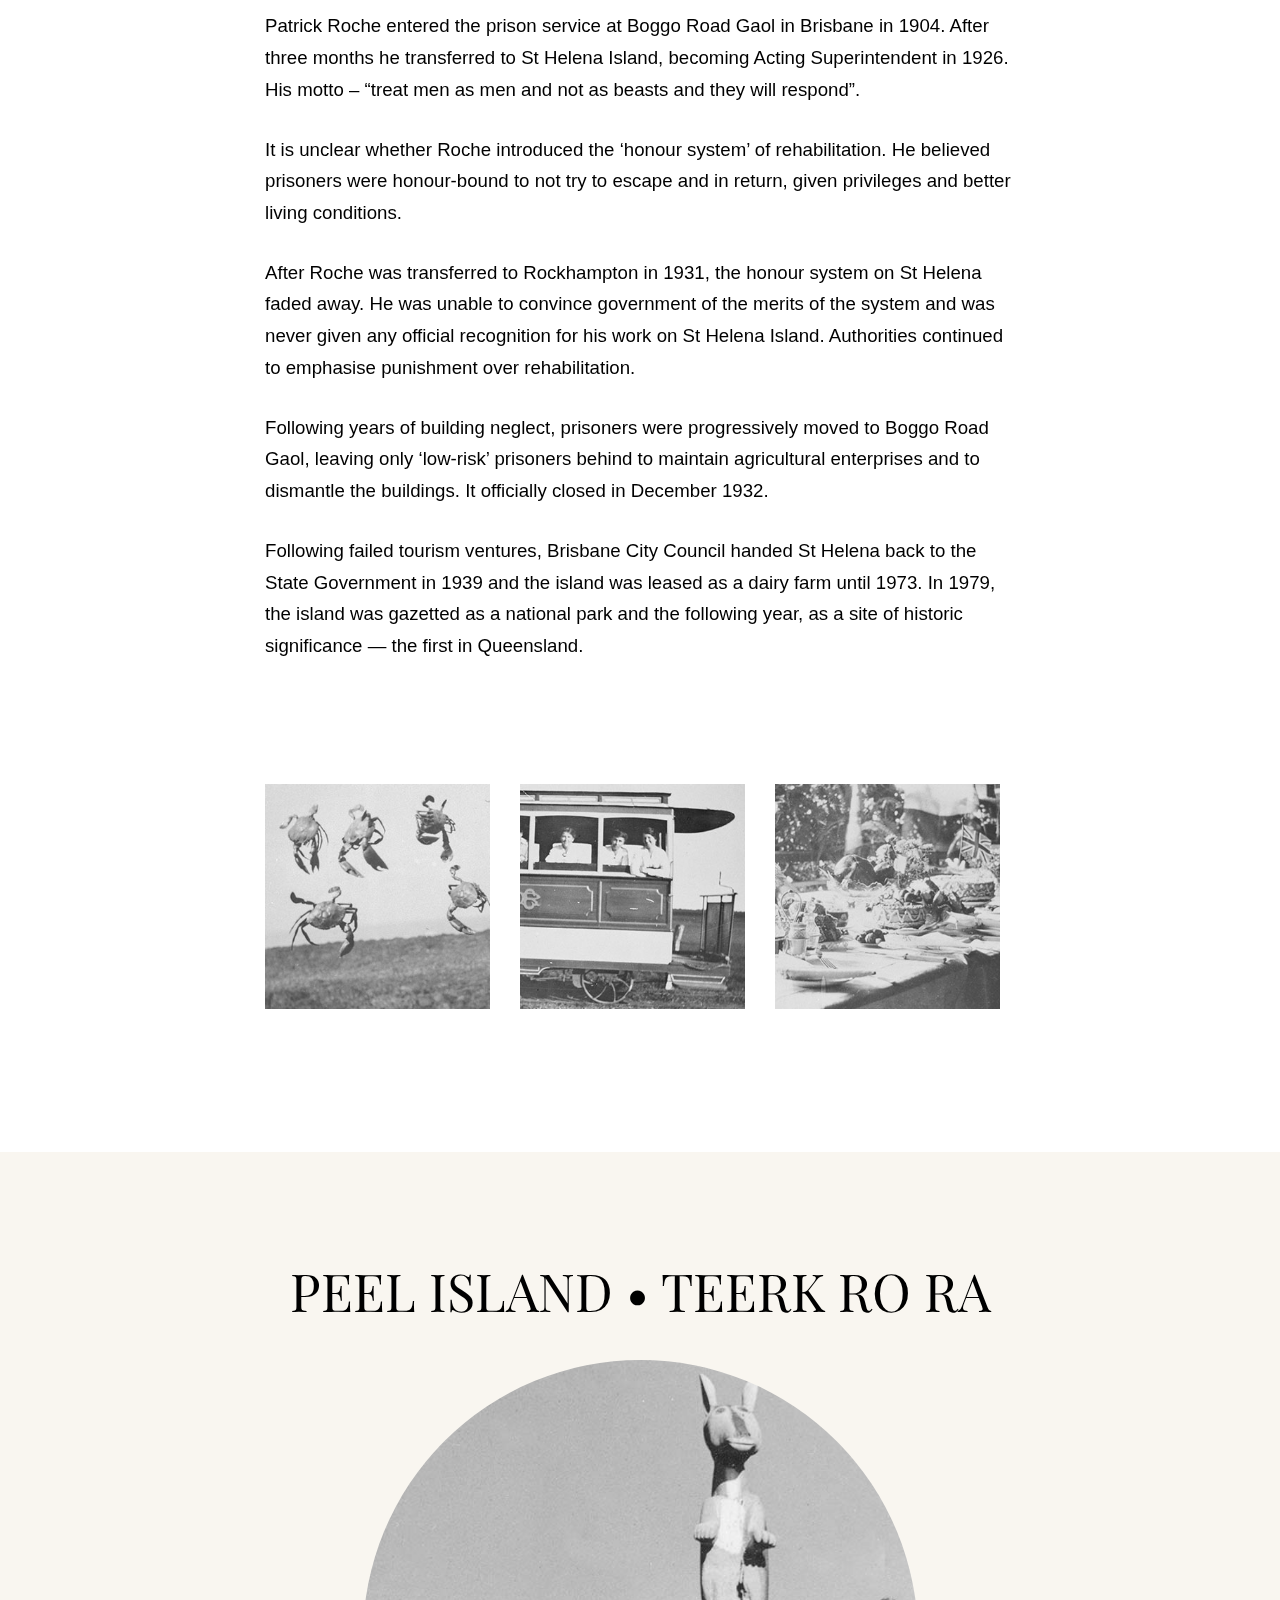
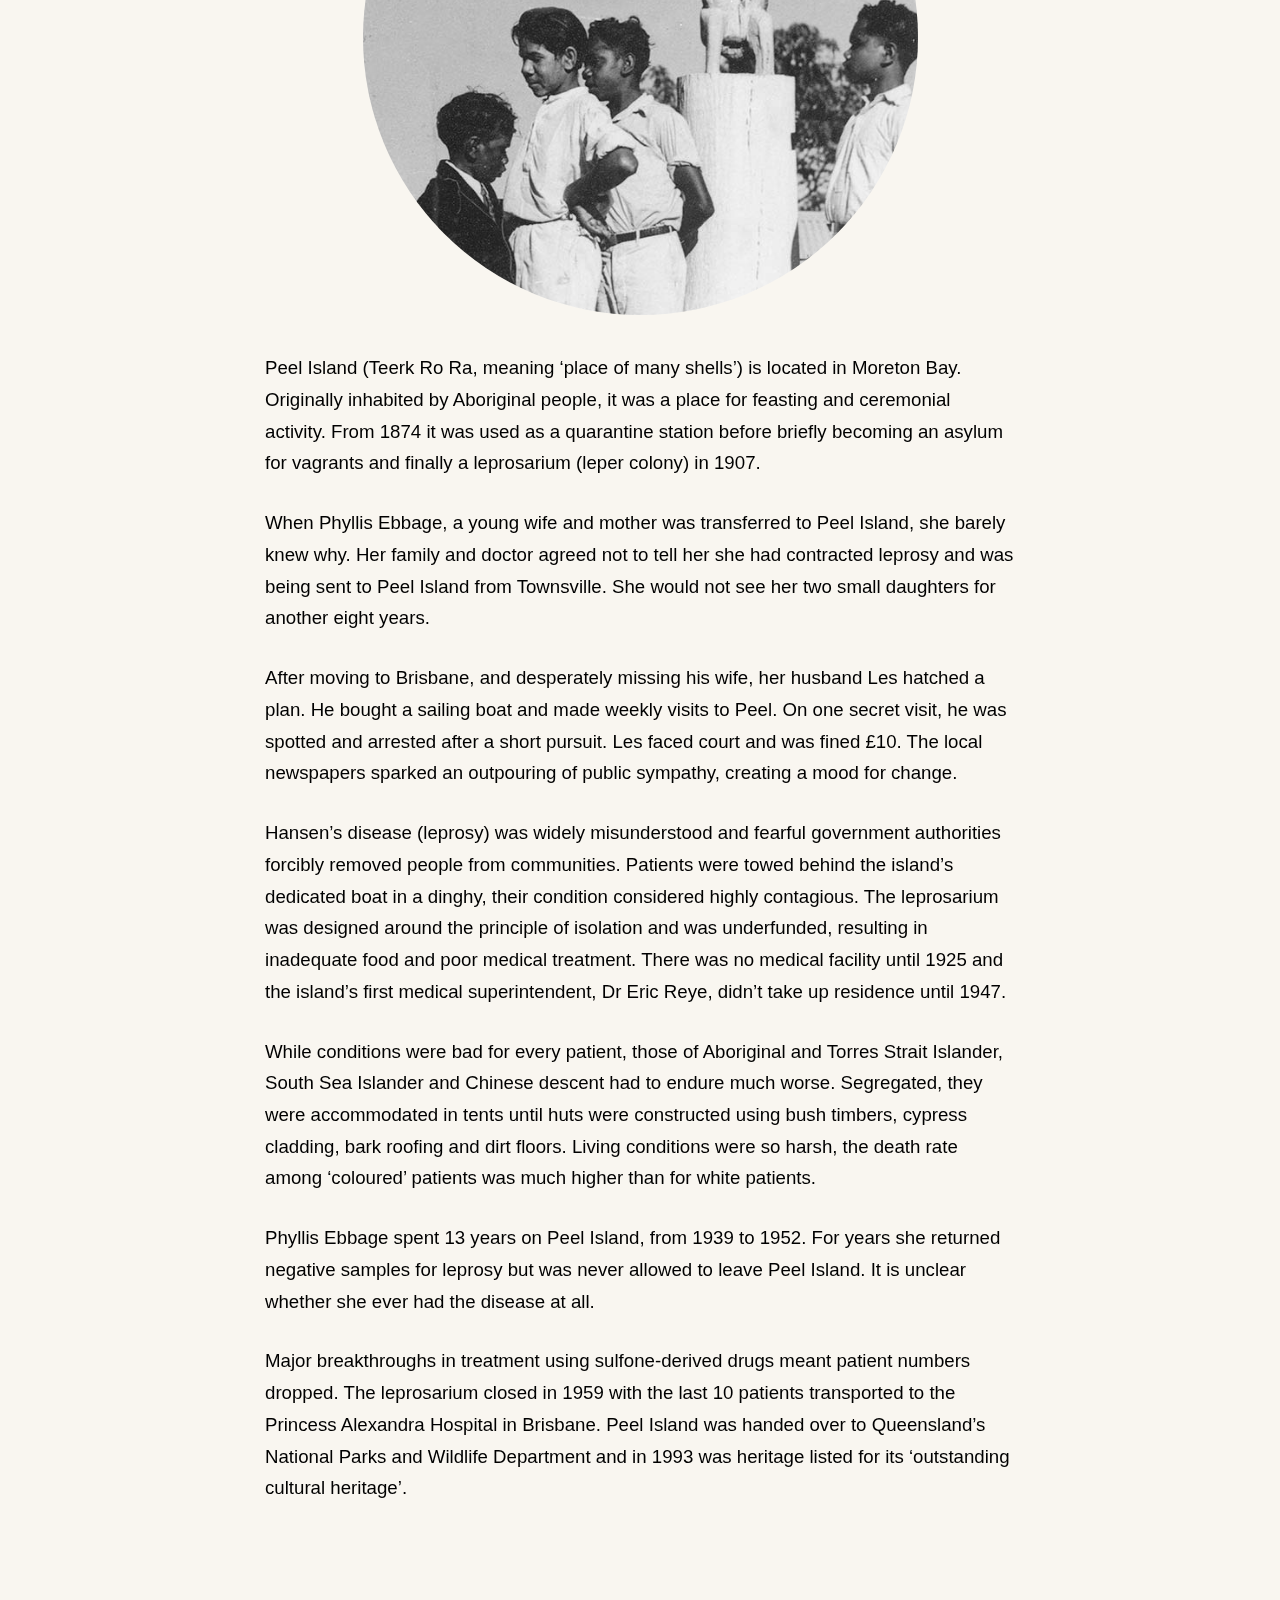
==== commit c567f495: "Updated end date and Change Erub video link" ====
--- a/index.html
+++ b/index.html
@@ -37,7 +37,7 @@
     <link href="https://fonts.googleapis.com/css?family=PT+Serif:400,400i,700,700i|Playfair+Display" rel="stylesheet"> </head>
 
 <body>
-    <header role="banner" id="header">
+    <header role="banner" id="header" class="animated slideInDown">
         <div class="container">
             <nav class="navbar navbar-default navbar-fixed-top">
                 <div class="navbar-header">
@@ -47,7 +47,7 @@
                             <use class="slqmark-nav" href="#slqmark"></use>
                         </svg>
                     </a>
-                </div>
+                </div> <span id="mobile-navbar-title">Islands</span>
                 <div id="navbar" class="navbar-collapse collapse">
                     <ul class="nav navbar-nav navbar-right">
                         <li><a href="#" data-nav-section="home"><span>Home</span></a></li>
@@ -84,9 +84,9 @@
                         </div>
                         <div class="row">
                             <div class="col-sm-10 col-sm-offset-1 text-center ">
-                                <p>Free exhibition 30 Jun 2018 - 30 Jan 2019
-                                    <br /> State Library Queensland - Level 4
-                                    <br /> Philip Bacon Heritage Gallery</p>
+                                <p>Free exhibition 30 Jun 2018 - 27 Jan 2019
+                                    <br />State Library Queensland - Level 4
+                                    <br />Philip Bacon Heritage Gallery</p>
                             </div>
                         </div>
                     </div>
@@ -136,7 +136,7 @@
                     <div class="col-sm-8 col-sm-offset-2">
                         <figure class="video-container">
                             <div class="embed-container">
-                                <iframe src="https://player.vimeo.com/video/277087347" width="640" height="360" frameborder="0" allowfullscreen></iframe>
+                                <iframe src="https://player.vimeo.com/video/277089883" width="640" height="360" frameborder="0" allowfullscreen></iframe>
                             </div>
                             <figcaption><cite>Erub — the Coming of the Light</cite><small>Produced by Kay Jay</small></figcaption>
                         </figure>
@@ -444,15 +444,24 @@
 		c0.3,0.1,0.5,0.3,0.8,0.4c0.3,0.1,0.6,0.2,0.8,0.4c0.6,0.2,1.1,0.5,1.7,0.8c1,0.6,1.9,1.3,2.1,2.7C24.7,27.2,24.6,28.1,24.5,28.8z
 		 M33.5,32.2h-7.6v-15h3.8v11.7h3.8V32.2z" fill="#000" /> </symbol>
     </svg>
-    <!-- jQuery -->
     <script src="https://ajax.googleapis.com/ajax/libs/jquery/1.12.4/jquery.min.js"></script>
-    <!-- Bootstrap -->
     <script src="js/bootstrap.min.js"></script>
-    <!-- References: https://github.com/fancyapps/fancyBox -->
-    <!--  <script src="js/jquery.waypoints.min.js"></script> -->
-    <script src="js/jquery.fancybox.min.js"></script>
     <script src="js/main.js"></script>
     <script src="js/map.js"></script>
+    <script src="js/jquery.fancybox.min.js"></script>
+    <!--
+    <script src="js-old/jquery.min.js"></script>
+    <script src="https://ajax.googleapis.com/ajax/libs/jquery/1.12.4/jquery.min.js"></script>
+    <script src="js-old/jquery.easing.1.3.js"></script>
+    <script src="js-old/bootstrap.min.js"></script>
+    <script src="js-old/jquery.waypoints.min.js"></script>
+    <script src="js-old/jquery.stellar.min.js"></script>
+    <script src="js-old/jquery.countTo.js"></script>
+    <script src="js-old/classie.js"></script>
+    <script src="js-old/svganimations.js"></script>
+    <script src="js-old/main.js"></script>
+    <script src="js-old/map.js"></script>
+-->
 </body>
 
 </html>